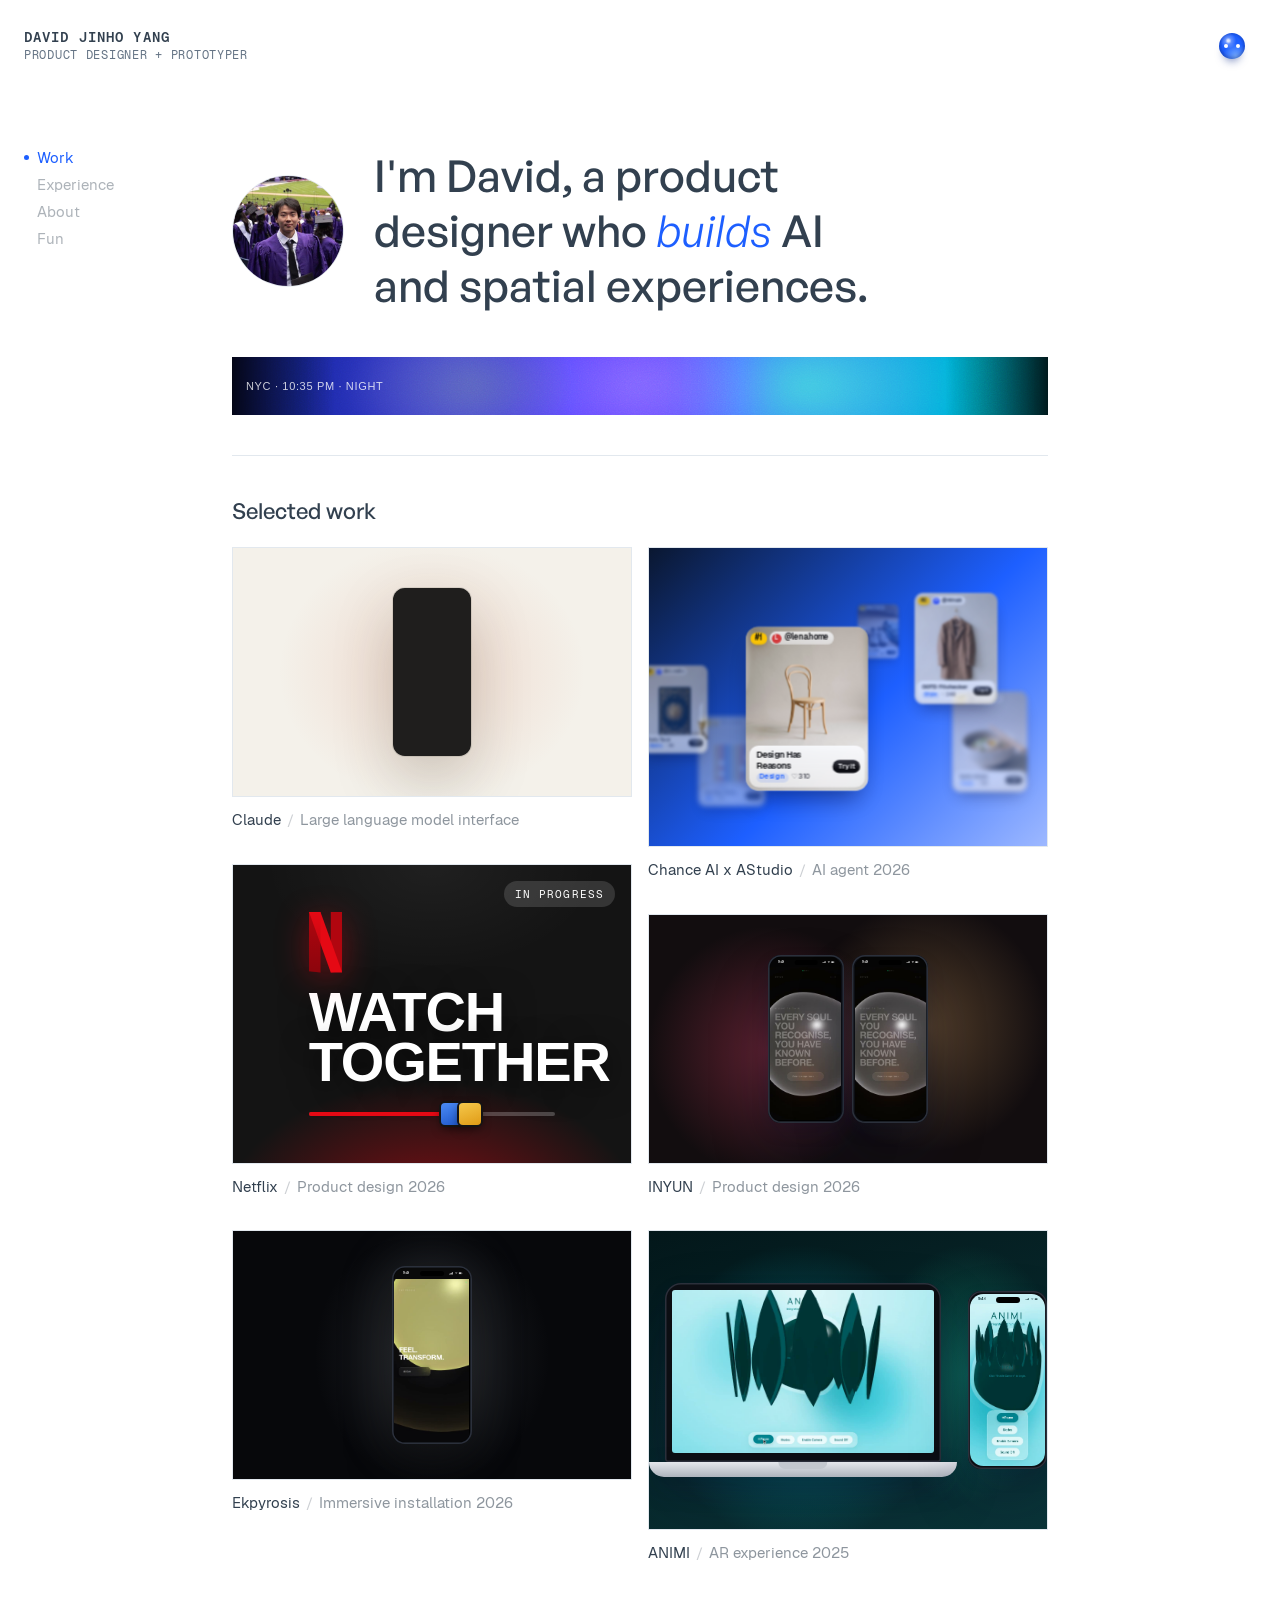
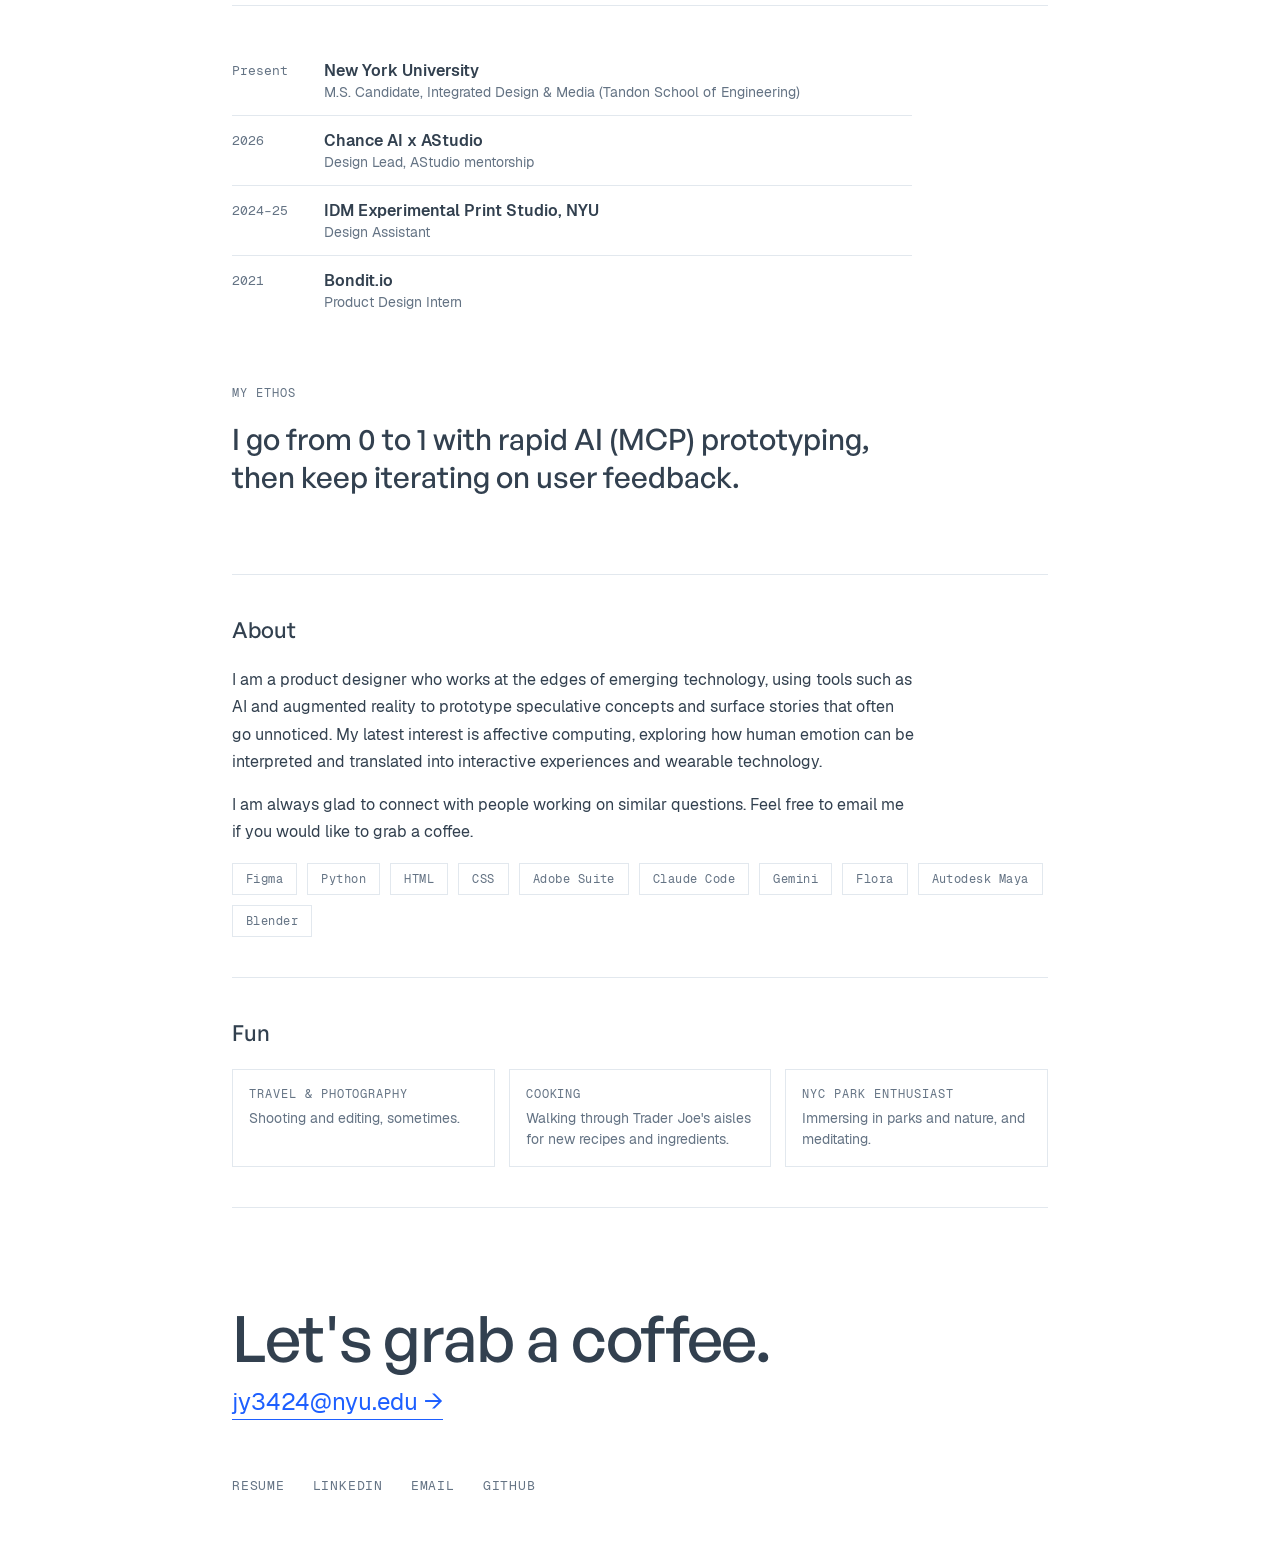
==== index.html @ a3f0c984 "Home: flat intro (no Based in NYC, no AI/spatial effects), quiet mascot (no hint, hold or menu), ric" ====
<!DOCTYPE html>
<html lang="en">
<meta charset="utf-8">
<meta name="viewport" content="width=device-width, initial-scale=1">
<title>David Jinho Yang</title>
<link rel="preload" href="fonts/Geist-Regular.woff2" as="font" type="font/woff2" crossorigin>
<link rel="preload" href="fonts/GeistMono-SemiBold.woff2" as="font" type="font/woff2" crossorigin>
<link rel="preload" href="fonts/GeneralSans-Medium.woff" as="font" type="font/woff" crossorigin>
<style>
  /* Geist + Geist Mono, self-hosted (SIL Open Font License 1.1) — the same
     typefaces the reference site uses, embedded directly since they are not
     served from Google Fonts. */
  @font-face{ font-family:'Geist'; src:url('fonts/Geist-Regular.woff2') format('woff2'); font-weight:400; font-style:normal; font-display:swap; }
  @font-face{ font-family:'Geist'; src:url('fonts/Geist-Italic.woff2') format('woff2'); font-weight:400; font-style:italic; font-display:swap; }
  @font-face{ font-family:'Geist'; src:url('fonts/Geist-Medium.woff2') format('woff2'); font-weight:500; font-style:normal; font-display:swap; }
  @font-face{ font-family:'Geist'; src:url('fonts/Geist-SemiBold.woff2') format('woff2'); font-weight:600; font-style:normal; font-display:swap; }
  @font-face{ font-family:'Geist Mono'; src:url('fonts/GeistMono-Regular.woff2') format('woff2'); font-weight:400; font-style:normal; font-display:swap; }
  @font-face{ font-family:'Geist Mono'; src:url('fonts/GeistMono-Medium.woff2') format('woff2'); font-weight:500; font-style:normal; font-display:swap; }
  @font-face{ font-family:'Geist Mono'; src:url('fonts/GeistMono-SemiBold.woff2') format('woff2'); font-weight:600; font-style:normal; font-display:swap; }

  /* General Sans, self-hosted (Indian Type Foundry / Fontshare free license) —
     the closest public typeface to OpenAI Sans's geometric-but-rounded
     character, used here for headlines in place of the serif. */
  @font-face{ font-family:'General Sans'; src:url('fonts/GeneralSans-Regular.woff') format('woff'); font-weight:400; font-style:normal; font-display:swap; }
  @font-face{ font-family:'General Sans'; src:url('fonts/GeneralSans-Italic.woff') format('woff'); font-weight:400; font-style:italic; font-display:swap; }
  @font-face{ font-family:'General Sans'; src:url('fonts/GeneralSans-Medium.woff') format('woff'); font-weight:500; font-style:normal; font-display:swap; }
  @font-face{ font-family:'General Sans'; src:url('fonts/GeneralSans-Semibold.woff') format('woff'); font-weight:600; font-style:normal; font-display:swap; }

  /* This site commits to a single light theme (like the reference site) —
     the background stays pure white regardless of the viewer's OS setting. */
  :root{
    --bg:#ffffff;
    --surface:#ffffff;
    --text:#32404f;
    --text-muted:#647384;
    --border:#e2e8ee;
    --accent:#1d5fff;
    --accent-ink:#ffffff;
    --accent-soft:#e8eefc;
  }

  *{ box-sizing:border-box; }
  body{
    margin:0;
    background:var(--bg);
    color:var(--text);
    font-family:'Geist', -apple-system, "Segoe UI", sans-serif;
    -webkit-font-smoothing:antialiased;
    padding-inline: 28px;
  }
  a{ color:inherit; }
  :focus-visible{ outline:2px solid var(--accent); outline-offset:3px; }
  /* Full-width sections (header, images, footer) run edge-to-edge against the
     body's 28px gutter. .prose caps just the reading column so paragraphs and
     lists don't stretch into unreadably long lines on a wide screen. */
  .prose{ max-width:680px; }
  .mono{
    font-family:'Geist Mono', Menlo, Consolas, monospace;
  }
  .label{
    font-family:'Geist Mono', Menlo, Consolas, monospace;
    font-size:12px;
    letter-spacing:.08em;
    text-transform:uppercase;
    color:var(--text-muted);
  }
  .serif{ font-family:'General Sans', -apple-system, sans-serif; font-weight:500; }
  h1,h2,h3{ font-weight:400; text-wrap:balance; margin:0; }

  /* ---------- header ---------- */
  header.site{
    position:relative; z-index:40;
    display:flex; align-items:center; justify-content:space-between;
    padding:22px 0;
  }

  /* ---------- layout ----------
     Small screens: one centred column (max 920px) with the nav as a row under the header.
     Wide screens: a 12-column grid with 24px outer margins and 16px gutters. The nav sits in
     columns 1-2, the content spans columns 3-10, and 11-12 mirror the left margin. */
  #home-view, #case-view{ max-width:920px; margin-inline:auto; }
  /* live bar: the bar motif from the branding site. Soft lights fill the whole strip (no black edges top or bottom)
     and fade out only at the two ends. Their colors follow the time in New York, or the project card you point at;
     pointing at the bar itself plays all the project colors. */
  @property --lb1{ syntax:'<color>'; inherits:true; initial-value:#1d2b8f; }
  @property --lb2{ syntax:'<color>'; inherits:true; initial-value:#5a3cff; }
  @property --lb3{ syntax:'<color>'; inherits:true; initial-value:#0fb5c8; }
  @property --lbx1{ syntax:'<percentage>'; inherits:false; initial-value:30%; }
  @property --lbx2{ syntax:'<percentage>'; inherits:false; initial-value:50%; }
  @property --lbx3{ syntax:'<percentage>'; inherits:false; initial-value:70%; }
  .live-bar{ position:relative; height:clamp(36px,4.6vw,58px); margin-top:clamp(28px,4vw,44px); overflow:hidden; background:#000;
    transition:--lb1 1.4s ease, --lb2 1.4s ease, --lb3 1.4s ease; }
  .lb-flow, .lb-all{ position:absolute; inset:-40% -2%;
    -webkit-mask-image:linear-gradient(90deg, transparent 0, #000 14%, #000 86%, transparent 100%); mask-image:linear-gradient(90deg, transparent 0, #000 14%, #000 86%, transparent 100%); }
  .lb-flow{
    background:
      radial-gradient(22% 120% at var(--lbx1) 50%, color-mix(in srgb, var(--lb1) 70%, #fff 30%), transparent 70%),
      radial-gradient(24% 120% at var(--lbx2) 50%, color-mix(in srgb, var(--lb2) 75%, #fff 25%), transparent 70%),
      radial-gradient(26% 120% at var(--lbx3) 50%, color-mix(in srgb, var(--lb3) 70%, #fff 30%), transparent 70%),
      linear-gradient(90deg, var(--lb1) 10%, var(--lb2) 50%, var(--lb3) 90%);
    filter:blur(10px) saturate(1.2); animation:lbDrift 22s ease-in-out infinite alternate; transition:opacity .6s ease; }
  @keyframes lbDrift{
    0%{ --lbx1:22%; --lbx2:48%; --lbx3:74%; }
    33%{ --lbx1:34%; --lbx2:40%; --lbx3:66%; }
    66%{ --lbx1:28%; --lbx2:58%; --lbx3:80%; }
    100%{ --lbx1:40%; --lbx2:52%; --lbx3:70%; }
  }
  /* on hover: every project's color flowing past */
  .lb-all{ opacity:0; transition:opacity .6s ease; filter:blur(8px) saturate(1.15);
    background:linear-gradient(90deg, #d97757, #1d5fff, #e50914, #8a2a45, #c9a23a, #2a9d9a, #d97757, #1d5fff, #e50914, #8a2a45, #c9a23a, #2a9d9a, #d97757);
    background-size:200% 100%; animation:lbAll 16s linear infinite; }
  @keyframes lbAll{ from{ background-position:0% 50%; } to{ background-position:-200% 50%; } }
  .live-bar:hover .lb-all{ opacity:1; }
  .live-bar:hover .lb-flow{ opacity:0; }
  /* fine grain, so it reads as light rather than a flat digital gradient */
  .live-bar::after{ content:""; position:absolute; inset:0; pointer-events:none; opacity:.18; mix-blend-mode:overlay;
    background-image:url("data:image/svg+xml,%3Csvg xmlns='http://www.w3.org/2000/svg' width='120' height='120'%3E%3Cfilter id='n'%3E%3CfeTurbulence type='fractalNoise' baseFrequency='.9' numOctaves='2' stitchTiles='stitch'/%3E%3C/filter%3E%3Crect width='120' height='120' filter='url(%23n)'/%3E%3C/svg%3E"); }
  .lb-label{ position:absolute; left:14px; top:50%; transform:translateY(-50%); z-index:1; font-family:'Helvetica Neue', Helvetica, Arial, sans-serif; font-weight:500; font-size:11px; letter-spacing:.06em;
    text-transform:uppercase; color:rgba(255,255,255,.8); white-space:nowrap; pointer-events:none; transition:opacity .3s ease; }
  .live-bar:hover .lb-label{ opacity:0; }
  @media (max-width:520px){ .lb-label{ font-size:9.5px; } }
  /* the mascot as a quiet mark */
  .menu-btn.quiet{ cursor:default; }
  .hold-hint[hidden]{ display:none !important; }
  @media (prefers-reduced-motion: reduce){ .lb-flow, .lb-all{ animation:none; } .live-bar{ transition:none; } }
  .side-nav{ display:flex; gap:22px; max-width:920px; margin:4px auto 0; }
  .side-nav a{
    position:relative; font-size:15px; line-height:1; text-decoration:none;
    color:color-mix(in srgb, var(--text) 40%, transparent); transition:color .2s ease;
  }
  .side-nav a:hover{ color:var(--text); }
  .side-nav a.on{ color:var(--accent); }
  /* phones: the mascot's hint bubble hangs below the header, so the nav row starts under it */
  @media (max-width:640px){ .side-nav{ margin-top:8px; } }
  @media (min-width:1024px){
    body{ padding-inline:24px; }
    /* one grid column = (page width - 11 gutters) / 12; percentages here are of the page width */
    #home-view, #case-view{ max-width:none; margin-left:calc((100% - 176px) / 12 * 2 + 32px); width:calc((100% - 176px) / 12 * 8 + 112px); }
    .side-nav{ position:fixed; z-index:30; left:24px; top:150px; margin:0; flex-direction:column; gap:12px; }
    .side-nav a{ padding-left:13px; }
    .side-nav a::before{
      content:''; position:absolute; left:0; top:50%; width:5px; height:5px; margin-top:-2.5px; border-radius:50%;
      background:var(--accent); opacity:0; transform:scale(.4); transition:opacity .2s ease, transform .2s ease;
    }
    .side-nav a.on::before{ opacity:1; transform:none; }
    /* the interactive hero at the top of a case study also takes columns 11-12 */
    #case-view .case-hero{ margin-right:calc((100vw - 224px) / -6 - 32px); }
  }
  .brand{ line-height:1.4; display:block; text-decoration:none; color:inherit; }
  .brand .name{
    font-family:'Geist Mono', monospace;
    font-weight:600; font-size:14px; letter-spacing:.08em;
    transition:color .2s ease;
  }
  .brand:hover .name, .brand:focus-visible .name{ color:var(--accent); }
  .brand .name .scr{ color:var(--accent); opacity:.75; }
  .brand .role{
    font-family:'Geist Mono', monospace;
    font-size:12px; letter-spacing:.06em; color:var(--text-muted);
  }
  .menu-btn{
    width:48px; height:48px; border:none; padding:0;
    background:transparent; cursor:pointer;
    display:flex; align-items:center; justify-content:center;
    -webkit-user-select:none; user-select:none; -webkit-touch-callout:none; touch-action:manipulation;
  }
  .menu-btn .dot{
    width:26px; height:26px; border-radius:50%; background:var(--accent);
    position:relative; animation:dotBreathe 3.2s ease-in-out infinite;
    transition:transform .2s cubic-bezier(.34,1.56,.64,1), box-shadow .25s ease, background .25s ease;
  }
  /* press and hold: the dot slowly flushes red until it gives way */
  .menu-btn .dot.holding{
    background-color:#c62828;
    box-shadow:0 0 0 12px rgba(198,40,40,.16), 0 0 26px rgba(198,40,40,.45) !important;
    animation:dotBreathe 3.2s ease-in-out infinite, dotShake .12s linear infinite calc(var(--hold,1200ms) * .6);
    transition:transform .2s cubic-bezier(.34,1.56,.64,1), box-shadow var(--hold,1200ms) ease-in, background var(--hold,1200ms) ease-in;
  }
  .menu-btn:hover .dot, .menu-btn:focus-visible .dot{
    box-shadow:0 0 0 10px rgba(29,95,255,.13), 0 0 22px rgba(29,95,255,.4);
  }
  .menu-btn:hover .dot.revealed, .menu-btn:focus-visible .dot.revealed{
    box-shadow:0 0 0 10px rgba(198,40,40,.15), 0 0 22px rgba(198,40,40,.45);
  }
  .menu-btn .eye{
    position:absolute; top:50%; left:50%; width:4px; height:4px; border-radius:50%;
    background:var(--bg); transform:translate(-50%,-50%);
    transition:transform .08s ease-out;
  }
  .menu-btn .eye-l{ margin-left:-6px; }
  .menu-btn .eye-r{ margin-left:6px; }
  @keyframes dotBreathe{ 0%,100%{ transform:scale(1); } 50%{ transform:scale(1.1); } }
  @keyframes dotSquish{
    0%{ transform:scale(1,1); }
    35%{ transform:scale(1.35,.7); }
    65%{ transform:scale(.8,1.2); }
    100%{ transform:scale(1,1); }
  }
  .menu-btn .dot.squish{ animation:dotSquish .4s ease; }
  .menu-btn .dot.blink{ animation:dotBlink .22s ease; }
  @keyframes dotBlink{ 0%,100%{ transform:scaleY(1); } 50%{ transform:scaleY(.2); } }

  @keyframes dotShake{
    0%,100%{ margin-left:0; } 25%{ margin-left:-2px; } 75%{ margin-left:2px; }
  }
  .menu-btn .dot.revealed{
    background-color:#c62828 !important; animation:dotBreathe 1.2s ease-in-out infinite;
  }
  .menu-btn .dot.revealed::before, .menu-btn .dot.revealed::after{
    content:''; position:absolute; top:2px; width:8px; height:2px; background:var(--bg);
  }
  .menu-btn .dot.revealed::before{ left:2px; transform:rotate(18deg); transform-origin:right center; }
  .menu-btn .dot.revealed::after{ right:2px; transform:rotate(-18deg); transform-origin:left center; }
  @media (prefers-reduced-motion: reduce){
    .menu-btn .dot{ animation:none; }
    .menu-btn .dot.squish, .menu-btn .dot.blink, .menu-btn .dot.holding{ animation:none; }
    .menu-btn .dot.revealed{ animation:none; }
  }

  /* the dot as a small lit sphere: the highlight follows the cursor like a light
     source, and the eyes wrap around the curve as they look toward it */
  .menu-btn .dot{
    background-image:
      radial-gradient(circle at var(--lx,36%) var(--ly,30%), rgba(255,255,255,.85) 0 4%, rgba(255,255,255,.3) 13%, rgba(255,255,255,0) 32%),
      radial-gradient(circle at calc(100% - var(--lx,36%)) calc(118% - var(--ly,30%)), rgba(150,200,255,.7), rgba(150,200,255,0) 45%),
      radial-gradient(circle at 50% 50%, rgba(0,0,0,0) 52%, rgba(0,14,70,.38) 100%);
    box-shadow:inset 0 -2px 4px rgba(0,10,60,.22), 0 7px 9px -5px rgba(20,50,140,.55);
  }
  .menu-btn:hover .dot, .menu-btn:focus-visible .dot{
    box-shadow:inset 0 -2px 4px rgba(0,10,60,.22), 0 0 0 10px rgba(29,95,255,.1), 0 8px 20px rgba(29,95,255,.4);
  }
  .menu-btn .dot.holding, .menu-btn .dot.revealed{
    background-image:
      radial-gradient(circle at var(--lx,36%) var(--ly,30%), rgba(255,255,255,.8) 0 4%, rgba(255,235,235,.3) 13%, rgba(255,255,255,0) 32%),
      radial-gradient(circle at calc(100% - var(--lx,36%)) calc(118% - var(--ly,30%)), rgba(255,150,140,.65), rgba(255,150,140,0) 45%),
      radial-gradient(circle at 50% 50%, rgba(0,0,0,0) 52%, rgba(70,0,10,.42) 100%);
  }
  .menu-btn .dot.revealed{ box-shadow:inset 0 -2px 4px rgba(60,0,10,.25), 0 7px 9px -5px rgba(140,20,30,.55); }
  .menu-btn .dot.revealed::before, .menu-btn .dot.revealed::after{ z-index:1; }

  .menu-wrap{ position:relative; display:flex; align-items:center; gap:6px; }

  /* the hint beside the mascot: a shimmer across the words, an arrow nudging toward
     the mascot, and a ring that shrinks into it to show the press-and-hold */
  .hold-hint{
    margin:0; display:flex; align-items:center; gap:8px; text-align:right;
    font-family:'Geist Mono', monospace; font-size:11px; line-height:1.4; letter-spacing:.06em; text-transform:uppercase;
    color:var(--text-muted); transition:opacity .35s ease, transform .35s ease;
  }
  .hh-text{
    background:linear-gradient(100deg, var(--text-muted) 0 38%, var(--accent) 47%, #6f9bff 50%, var(--accent) 53%, var(--text-muted) 62% 100%);
    background-size:260% 100%; -webkit-background-clip:text; background-clip:text; color:transparent;
    animation:hhShimmer 2.8s linear infinite;
  }
  .hh-busy{ display:none; }
  .hold-hint.holding .hh-idle{ display:none; }
  .hold-hint.holding .hh-busy{ display:inline; }
  .hold-hint.holding .hh-text{ animation:none; background:none; color:#c62828; }
  .hh-arrow{ color:var(--accent); font-size:14px; animation:hhNudge 1.4s ease-in-out infinite; }
  .hold-hint.holding .hh-arrow{ color:#c62828; animation:none; }
  @keyframes hhShimmer{ from{ background-position:100% 0; } to{ background-position:-60% 0; } }
  @keyframes hhNudge{ 0%,100%{ transform:translateX(0); } 50%{ transform:translateX(5px); } }
  .menu-btn{ position:relative; }
  .menu-btn::after{
    content:''; position:absolute; left:50%; top:50%; width:26px; height:26px; margin:-13px 0 0 -13px;
    border-radius:50%; border:2px solid var(--accent); opacity:0; pointer-events:none;
    animation:hhRing 2.8s cubic-bezier(.4,0,.6,1) infinite;
  }
  .menu-btn:active::after, .menu-wrap:has(.dot.holding) .menu-btn::after{ animation:none; opacity:0; }
  @keyframes hhRing{
    0%{ transform:scale(1.9); opacity:0; }
    25%{ opacity:.65; }
    70%{ transform:scale(1); opacity:0; }
    100%{ transform:scale(1); opacity:0; }
  }
  /* on phones there's no room beside the name, so the hint becomes a small bubble under the mascot */
  @media (max-width:640px){
    .hold-hint{
      position:absolute; right:4px; top:calc(100% + 6px); width:min(230px, calc(100vw - 40px));
      background:var(--bg); border:1px solid rgba(29,95,255,.28); border-radius:10px; padding:8px 11px;
      box-shadow:0 8px 22px rgba(29,95,255,.14); font-size:10px; z-index:2;
    }
    .hold-hint::before{
      content:''; position:absolute; right:17px; top:-6px; width:10px; height:10px; background:var(--bg);
      border-left:1px solid rgba(29,95,255,.28); border-top:1px solid rgba(29,95,255,.28); transform:rotate(45deg);
    }
    .hold-hint{ text-align:left; }
    .hold-hint br{ display:none; }
    .hh-arrow{ display:none; }
    .hold-hint.away{ opacity:0; transform:translateY(-6px); pointer-events:none; }
  }
  @media (prefers-reduced-motion: reduce){
    .hh-text{ animation:none; background:none; color:var(--accent); }
    .hh-arrow, .menu-btn::after{ animation:none; }
  }

  /* ---------- nav overlay ---------- */
  .overlay{
    position:fixed; inset:0; background:var(--bg);
    z-index:60; display:flex; flex-direction:column;
    justify-content:center; gap:10px; padding-inline: 28px;
    clip-path:circle(0px at var(--ox,92%) var(--oy,38px));
    transition:clip-path .7s cubic-bezier(.65,0,.35,1), visibility 0s linear .7s;
    pointer-events:none; visibility:hidden;
    overflow:hidden;
  }
  .overlay.open{
    clip-path:circle(var(--or,150%) at var(--ox,92%) var(--oy,38px));
    pointer-events:auto; visibility:visible;
    transition:clip-path .7s cubic-bezier(.65,0,.35,1), visibility 0s;
  }
  @media (prefers-reduced-motion: reduce){
    .overlay, .overlay.open{ transition:clip-path .01s linear, visibility 0s; }
  }
  .cursor-glow{
    position:fixed; left:0; top:0; width:340px; height:340px; border-radius:50%;
    background:radial-gradient(circle, rgba(29,95,255,.16), rgba(29,95,255,0) 70%);
    transform:translate(-50%,-50%); pointer-events:none; z-index:0;
    transition:transform .12s linear, opacity .2s ease; opacity:0;
  }
  .overlay.open .cursor-glow{ opacity:1; }
  @media (prefers-reduced-motion: reduce){ .cursor-glow{ display:none; } }
  .overlay a{
    position:relative; z-index:1;
    font-family:'General Sans', -apple-system, sans-serif; font-weight:500;
    font-size:clamp(20px,4.2vw,30px); line-height:1.3;
    text-decoration:none; color:var(--text); width:fit-content;
    transition:color .2s ease, letter-spacing .2s ease;
  }
  .overlay a::after{
    content:''; position:absolute; left:0; bottom:-2px; height:1.5px; width:0;
    background:var(--accent); transition:width .3s ease;
  }
  .overlay a:hover{ color:var(--accent); letter-spacing:.01em; }
  .overlay a:hover::after{ width:100%; }
  @media (prefers-reduced-motion: reduce){
    .overlay a{ transition:color .2s ease; }
    .overlay a::after{ transition:none; }
  }
  .overlay-close{
    position:absolute; top:18px; right:24px; z-index:1;
    width:48px; height:48px; border:none; padding:0;
    background:transparent; cursor:pointer;
    display:flex; align-items:center; justify-content:center;
    opacity:0; transition:opacity .2s ease .35s;
  }
  .overlay.open .overlay-close{ opacity:1; }
  .overlay-close .dot{
    width:26px; height:26px; border-radius:50%; background:var(--accent);
    position:relative; transition:transform .2s ease;
  }
  .overlay-close .dot::before, .overlay-close .dot::after{
    content:''; position:absolute; top:50%; left:50%; width:13px; height:1.5px;
    background:var(--bg); transform-origin:center;
  }
  .overlay-close .dot::before{ transform:translate(-50%,-50%) rotate(45deg); }
  .overlay-close .dot::after{ transform:translate(-50%,-50%) rotate(-45deg); }
  .overlay-close:hover .dot{ transform:scale(1.15); }

  /* ---------- hero ---------- */
  .hero{ padding:56px 0 40px; animation:rise .6s ease both; }
  .hero-row{ display:flex; flex-direction:column; align-items:flex-start; gap:22px; }
  .hero-photo{
    width:112px; height:112px; object-fit:cover; object-position:50% 15%;
    border:1px solid var(--border); border-radius:50%; flex-shrink:0;
  }
  @media(min-width:560px){
    .hero-row{ flex-direction:row; align-items:center; gap:30px; }
  }
  .hero h1{
    font-size:clamp(30px,5.4vw,44px);
    line-height:1.25;
    max-width:900px;
  }
  .hero h1 em{ font-style:italic; color:var(--accent); }
  .hero-text{ display:flex; flex-direction:column; gap:14px; }

  /* hovering "designs" offers a shortcut down to the work */
  .hero h1 em{ position:relative; }
  .work-hint{
    position:absolute; left:50%; top:100%; z-index:2;
    padding-top:8px; transform:translate(-50%,-4px);
    display:flex; align-items:center; gap:6px; white-space:nowrap;
    font-family:'Geist Mono',monospace; font-style:normal; font-size:11px; letter-spacing:.08em; text-transform:uppercase;
    color:var(--accent); text-decoration:none;
    opacity:0; pointer-events:none; transition:opacity .2s ease, transform .25s ease;
  }
  .hero h1 em:hover .work-hint, .work-hint:focus-visible{ opacity:1; transform:translate(-50%,0); pointer-events:auto; }
  /* the hint takes the subtitle's line, so the subtitle steps aside while it shows */
  .hero-text:has(em:hover) .hero-sub, .hero-text:has(.work-hint:focus-visible) .hero-sub{ opacity:0; transition:opacity .15s ease; }
  .hero-sub{ transition:opacity .3s ease; }
  .work-hint svg{ width:12px; height:14px; animation:hintBob 1.1s ease-in-out infinite; }
  .work-hint:hover span{ text-decoration:underline; text-underline-offset:3px; }
  @keyframes hintBob{ 0%,100%{ transform:translateY(-1px); } 50%{ transform:translateY(2px); } }
  @media (prefers-reduced-motion: reduce){ .work-hint svg{ animation:none; } }

  /* intro sentence: words drift in on arrival, letters lift toward the cursor */
  .hero h1 .w{ display:inline-block; white-space:nowrap; }
  .hero h1 .ch{ display:inline-block; transition:transform .35s cubic-bezier(.34,1.56,.64,1); will-change:transform; }
  .hero h1.split .w{ animation:wordIn .8s cubic-bezier(.2,.7,.2,1) both; animation-delay:calc(var(--i) * 70ms + 150ms); }
  /* the two keywords: "AI" resolves out of noise, "spatial" is a turning 3D object */
  .hero h1 .kw-ai .ch{ text-align:center; transition:color .3s ease; }
  .hero h1 .kw-ai.thinking .ch{ color:var(--accent); opacity:.85; }
  .hero h1 .kw-ai{ cursor:default; }
  .hero h1 .kw-sp{
    transform:perspective(700px) rotateX(var(--rx,0deg)) rotateY(var(--ry,0deg));
    transform-style:preserve-3d;
  }
  .hero h1 .kw-sp .ch{ transition:none; text-shadow:0 .08em .14em rgba(29,95,255,.16); }
  @keyframes wordIn{
    from{ opacity:0; transform:translateY(.45em); filter:blur(6px); }
    to{ opacity:1; transform:none; filter:blur(0); }
  }

  .hero-sub{
    margin:0; font-size:15px; color:var(--text-muted);
    display:flex; align-items:center; gap:10px; flex-wrap:wrap;
    animation:rise .6s ease .9s backwards;
  }
  .hero-sub .clock{ font-family:'Geist Mono',monospace; font-size:13px; letter-spacing:.04em; display:inline-flex; align-items:center; gap:7px; }
  .hero-sub .live{ width:6px; height:6px; border-radius:50%; background:var(--accent); animation:livePulse 2s ease-in-out infinite; }
  @keyframes livePulse{ 0%,100%{ opacity:1; } 50%{ opacity:.3; } }
  @media (prefers-reduced-motion: reduce){
    .hero h1.split .w, .hero-sub, .hero-sub .live{ animation:none; }
    .hero h1 .ch{ transition:none; }
  }
  @keyframes rise{ from{ opacity:0; transform:translateY(10px);} to{ opacity:1; transform:none; } }
  @media (prefers-reduced-motion: reduce){ .hero{ animation:none; } }

  /* ---------- timeline ---------- */
  .section{ padding:40px 0; border-top:1px solid var(--border); }
  .section-head{ display:flex; align-items:baseline; justify-content:space-between; margin-bottom:22px; }
  .section-head h2{ font-family:'General Sans',sans-serif; font-weight:500; font-size:22px; }

  #timeline{ display:flex; flex-direction:column; }
  /* the ethos sits under the timeline, not beside it, so neither gets squeezed */
  .exp-layout{ display:grid; gap:56px; }
  .ethos{ max-width:680px; }
  .ethos-head{ margin-bottom:18px; }
  /* spatial transitions: words drift forward out of blur, then recede into depth */
  .ethos-stage{ display:grid; perspective:900px; transform-style:preserve-3d;
    transform:rotateX(var(--tx,0deg)) rotateY(var(--ty,0deg)); transition:transform 1.2s cubic-bezier(.16,1,.3,1); }
  .ethos-line{
    grid-area:1/1; margin:0; font-family:'General Sans',sans-serif; font-weight:500;
    font-size:clamp(22px,2.3vw,30px); line-height:1.3; color:var(--text); text-wrap:balance;
    transform-style:preserve-3d; pointer-events:none;
  }
  .ethos-line .w{
    display:inline-block; opacity:0; filter:blur(12px);
    transform:translate3d(0,.4em,40px) scale(1.04);
    transition:opacity 1.1s ease, filter 1.3s cubic-bezier(.16,1,.3,1), transform 1.5s cubic-bezier(.16,1,.3,1);
    transition-delay:calc(var(--i) * 60ms + 150ms);
  }
  .ethos-line.active .w{ opacity:1; filter:blur(0); transform:none; }
  .ethos-line.leaving .w{
    opacity:0; filter:blur(10px); transform:translate3d(0,-.25em,-80px) scale(.94);
    transition-duration:.9s, 1s, 1.1s; transition-timing-function:ease, ease, cubic-bezier(.5,0,.75,0);
    transition-delay:calc(var(--i) * 25ms);
  }
  @media (prefers-reduced-motion: reduce){
    .ethos-stage{ gap:14px; transform:none; }
    .ethos-line{ grid-area:auto; font-size:20px; }
    .ethos-line .w{ opacity:1; filter:none; transform:none; transition:none; }
  }
  .timeline-row{
    display:grid; grid-template-columns:74px 1fr; gap:18px;
    padding:14px 0; border-top:1px solid var(--border);
    transition:opacity .3s ease;
  }
  .timeline-row:first-of-type{ border-top:none; }
  .timeline-row .year{ font-family:'Geist Mono',monospace; font-size:13px; color:var(--text-muted); padding-top:2px; }
  .timeline-row .company{ font-weight:600; font-size:16px; }
  .timeline-row .role{ color:var(--text-muted); font-size:14px; margin-top:2px; }
  .timeline-row .role-desc{
    margin:0; max-height:0; opacity:0; overflow:hidden; font-size:14px; line-height:1.6;
    color:var(--text-muted); max-width:56ch;
    transition:max-height .4s ease, opacity .3s ease .05s, margin-top .35s ease;
  }
  /* the row a visitor is on stays exactly where it is (nothing ever repositions
     under the cursor); the others simply dim, and the description grows inside
     the hovered row itself, pushing only what comes after it downward */
  #timeline.hovering .timeline-row:not(.active){ opacity:.32; }
  .timeline-row.active .role-desc{ max-height:240px; opacity:1; margin-top:10px; }
  @media (prefers-reduced-motion: reduce){
    .timeline-row, .timeline-row .role-desc{ transition:none; }
  }

  /* ---------- project cards ---------- */
  .work-grid{ display:flex; flex-direction:column; gap:32px; }
  /* two columns that stack on their own, so cards of different heights interlock (masonry) */
  .work-grid.two{ flex-direction:row; align-items:flex-start; gap:16px; }
  .work-col{ flex:1 1 0; min-width:0; display:flex; flex-direction:column; gap:32px; }
  .work-grid .thumb{ aspect-ratio:var(--ar, 16/10); padding:16px; }
  .work-grid .thumb .tag{ display:none; }
  .card-cap{ margin-top:12px; font-size:15px; line-height:1.5; }
  .card-cap .sl{ margin:0 6px; }
  .card-cap .nm{ color:var(--text); }
  .card-cap .sl{ color:color-mix(in srgb, var(--text) 25%, transparent); }
  .card-cap .mt{ color:color-mix(in srgb, var(--text) 55%, transparent); }
  .card:hover .card-cap .nm{ color:var(--card-accent, var(--accent)); }
  .card{ cursor:pointer; display:block; text-decoration:none; color:inherit; }
  .thumb{
    position:relative; border-radius:0; overflow:hidden;
    aspect-ratio:16/10; border:1px solid var(--border);
    display:flex; align-items:flex-end; padding:22px;
    transition:transform .3s ease;
  }
  .card:hover .thumb{ transform:translateY(-4px); }
  /* home cards as glass squircles: no border; the artwork bends at the curved edge (clip + filter set in JS) */
  .work-grid .thumb.has-lens{ border:0; isolation:isolate; }
  .thumb > .lens{ position:absolute; inset:0; z-index:0; container-type:size; }
  /* glass cues: the work's own screen as a blurred echo behind the phones, and light along the curve */
  .thumb > .lens > .echo{ position:absolute; inset:-14%; width:128%; height:128%; object-fit:cover; filter:blur(30px) saturate(1.6) brightness(1.15); opacity:.5; mix-blend-mode:screen; pointer-events:none; }
  .thumb .glass-light{ position:absolute; inset:0; width:100%; height:100%; z-index:2; pointer-events:none; overflow:visible; }
  .thumb .glass-light .gl-hi{ transition:opacity .6s ease; }
  .thumb .glass-light .gl-hi.b{ opacity:0; }
  .card:hover .thumb .glass-light .gl-hi.a{ opacity:0; }
  .card:hover .thumb .glass-light .gl-hi.b{ opacity:1; }
  @media (prefers-reduced-motion: reduce){ .thumb .glass-light .gl-hi{ transition:none; } }
  /* keep the In progress tag clear of the curved corner */
  .thumb.has-lens .progress-pill{ top:7%; right:9%; z-index:3; }
  .thumb.has-lens > .thumb-stage.front{ z-index:1; }
  /* the squircle curves in at the corners, so hover text keeps clear of them: more inset, and it sits a bit above the bottom */
  .thumb.has-lens .thumb-hover{ padding:9% 12% 11%; justify-content:flex-end; }
  .thumb.has-lens .thumb-hover p{ max-width:30ch; font-size:clamp(16px,2vw,21px); }
  .thumb.has-glow > .lens{ background:
      radial-gradient(ellipse 40% 70% at 50% 50%, rgba(var(--g), var(--ga)) 0%, rgba(var(--g), calc(var(--ga) * .35)) 42%, rgba(var(--g), 0) 74%), #07080b; }
  /* light on the glass: brighter along the top, a little shade along the bottom, no outline */
  .thumb.has-lens::after{ content:""; position:absolute; inset:0; z-index:2; pointer-events:none;
    background:radial-gradient(70% 22% at 50% 0%, rgba(255,255,255,.28), rgba(255,255,255,0) 70%), radial-gradient(80% 22% at 50% 100%, rgba(0,0,0,.06), rgba(0,0,0,0) 70%); }
  .thumb .tag{
    font-family:'Geist', sans-serif; font-weight:600; font-size:clamp(20px,4vw,28px);
    color:#fff;
  }
  .card h3{ font-family:'General Sans',sans-serif; font-weight:500; font-size:21px; margin-top:16px; }
  .card .meta{ margin-top:4px; }
  .card.coming-soon{ cursor:default; }
  .card.coming-soon:hover .thumb{ transform:none; }
  .thumb .soon-badge{
    position:absolute; inset:0; display:flex; align-items:center; justify-content:center;
    background:var(--text); color:var(--bg);
    font-family:'Geist Mono',monospace; font-size:13px; letter-spacing:.12em; text-transform:uppercase;
    opacity:0; transition:opacity .25s ease; pointer-events:none;
  }
  .card.coming-soon:hover .thumb .soon-badge{ opacity:1; }
  .card.coming-soon h3, .card.coming-soon .meta{ color:var(--text-muted); }

  /* a project shown by its logo (the Claude redesign), with an in-progress pill */
  .thumb-logo{ position:absolute; inset:0; display:flex; align-items:center; justify-content:center; pointer-events:none; }
  /* Netflix: Watch Together cover — Netflix black, Netflix red, heavy condensed title, profile squares on a red progress bar */
  .nf-cover{ display:flex; flex-direction:column; align-items:flex-start; gap:clamp(8px,1.4vw,14px); width:62%; font-family:'Helvetica Neue', Helvetica, Arial, sans-serif; color:#fff; }
  .thumb-logo svg.nf-n, .hero-logo svg.nf-n{ width:clamp(22px,2.6vw,34px); max-width:none; height:auto; filter:drop-shadow(0 6px 16px rgba(229,9,20,.45)); }
  .card:hover .thumb-logo svg.nf-n{ transform:none; }
  .case-hero .hero-logo svg.nf-n{ width:clamp(34px,4vw,54px); }
  .nf-kicker{ font-size:clamp(9px,1vw,11px); font-weight:700; letter-spacing:.18em; text-transform:uppercase; color:#E50914; }
  .nf-title{ font-size:clamp(30px,4.4vw,56px); line-height:.9; font-weight:900; letter-spacing:-.02em; text-transform:uppercase; font-stretch:condensed; text-shadow:0 6px 30px rgba(0,0,0,.6); }
  .nf-bar{ position:relative; width:100%; height:4px; margin-top:clamp(6px,1vw,10px); border-radius:2px; background:rgba(255,255,255,.22); }
  .nf-fill{ position:absolute; left:0; top:0; bottom:0; width:58%; border-radius:2px; background:#E50914; }
  .nf-p{ position:absolute; top:50%; width:clamp(16px,1.9vw,22px); height:clamp(16px,1.9vw,22px); border-radius:4px; transform:translate(-50%,-50%); box-shadow:0 0 0 2px #141414, 0 4px 10px rgba(0,0,0,.5); }
  .nf-p.a{ left:58%; background:linear-gradient(160deg,#4b8bf5,#1f57c9); }
  .nf-p.b{ left:58%; margin-left:clamp(14px,1.6vw,18px); background:linear-gradient(160deg,#f5c84b,#e09b16); }
  /* the case hero styles every span as a big italic word; the Netflix cover keeps its own type */
  .case-hero .nf-cover span{ font-style:normal; color:#fff; }
  .case-hero .nf-cover .nf-kicker{ font-family:'Helvetica Neue', Helvetica, Arial, sans-serif; font-size:clamp(11px,1.1vw,14px); font-weight:700; color:#E50914; }
  .case-hero .nf-cover .nf-title{ font-family:'Helvetica Neue', Helvetica, Arial, sans-serif; font-weight:900; }
  .case-hero .nf-cover .nf-bar{ display:block; }
  .card[href="#work/netflix"] .progress-pill{ color:#fff; background:rgba(255,255,255,.14); border-color:transparent; }
  .case-hero .hero-logo .nf-cover{ width:auto; }
  .case-hero .hero-logo .nf-title{ font-size:clamp(40px,7vw,88px); }
  .case-hero .hero-logo .nf-bar{ width:clamp(220px,34vw,420px); }
  .thumb-logo svg{ width:30%; max-width:150px; height:auto; transition:transform .6s cubic-bezier(.2,.7,.2,1); }
  .card:hover .thumb-logo svg{ transform:rotate(30deg) scale(1.05); }
  .thumb.light .tag{ color:#3D3929; }
  .progress-pill{
    position:absolute; top:16px; right:16px; z-index:2;
    font-family:'Geist Mono',monospace; font-size:11px; letter-spacing:.1em; text-transform:uppercase;
    color:#9A4A2E; background:rgba(217,119,87,.14); border:1px solid rgba(217,119,87,.35);
    padding:5px 10px; border-radius:999px;
  }
  .case-hero .hero-logo{ display:flex; align-items:center; justify-content:center; }
  .case-hero .hero-logo svg{ width:clamp(90px,16vw,170px); height:auto; }
  .case-block.planned p{ color:var(--text-muted); font-style:italic; }
  .case-hero .hero-logo ~ .hero-note{ color:rgba(61,57,41,.62); }
  @media (prefers-reduced-motion: reduce){ .card:hover .thumb-logo svg{ transform:none; } }

  /* ---------- about / fun ---------- */
  .about-body{ font-size:16px; line-height:1.7; max-width:62ch; }
  .stack-row{ display:flex; flex-wrap:wrap; gap:10px; margin-top:18px; }
  .how-i-work{ margin-top:26px; max-width:62ch; }
  .how-i-work .label{ margin-bottom:10px; }
  .how-i-work ul{ list-style:none; margin:0; padding:0; display:grid; gap:12px; }
  .how-i-work li{ font-size:15px; line-height:1.6; color:var(--text-muted); padding-left:16px; border-left:2px solid var(--accent-soft); }
  .how-i-work li strong{ color:var(--text); font-weight:600; }
  .chip{
    font-family:'Geist Mono',monospace; font-size:12px; letter-spacing:.04em;
    border:1px solid var(--border); border-radius:0; padding:7px 13px; color:var(--text-muted);
  }
  .fun-grid{ display:grid; grid-template-columns:repeat(auto-fit,minmax(150px,1fr)); gap:14px; }
  .fun-tile{
    border:1px solid var(--border); border-radius:0; padding:16px;
    background:var(--surface);
  }
  .fun-tile .label{ margin-bottom:6px; }
  .fun-tile p{ margin:0; font-size:14px; color:var(--text-muted); line-height:1.5; }

  /* ---------- footer ---------- */
  footer{ padding:40px 0 64px; border-top:1px solid var(--border); }
  .footer-cta{ padding:clamp(24px,5vw,56px) 0 clamp(20px,4vw,40px); }
  .footer-cta h2{ margin:0 0 14px; font-size:clamp(34px,5.4vw,64px); line-height:1.05; letter-spacing:-.02em; font-weight:500; }
  .footer-mail{ font-size:clamp(18px,2vw,24px); color:var(--accent); text-decoration:none; border-bottom:1px solid currentColor; padding-bottom:2px; }
  .footer-mail span{ display:inline-block; transition:transform .2s; }
  .footer-mail:hover span{ transform:translateX(4px); }
  .footer-links{ display:flex; flex-direction:row; flex-wrap:wrap; gap:10px 28px; margin-top:20px; }
  .footer-links a{
    font-family:'Geist Mono',monospace; font-size:13px; letter-spacing:.06em;
    text-transform:uppercase; text-decoration:none; color:var(--text-muted);
    width:fit-content; border-bottom:1px solid transparent;
  }
  .footer-links a:hover{ color:var(--accent); border-color:var(--accent); }

  /* ---------- FAB ---------- */
  /* ---------- case study view ---------- */
  #case-view{ display:none; padding-bottom:60px; }
  #case-view.active{ display:block; }
  #home-view.hidden{ display:none; }
  .back-link{
    display:inline-flex; align-items:center; gap:8px; margin:26px 0 18px;
    font-family:'Geist Mono',monospace; font-size:13px; letter-spacing:.05em;
    text-transform:uppercase; text-decoration:none; color:var(--text-muted); cursor:pointer; background:none; border:none; padding:0;
  }
  .back-link:hover{ color:var(--accent); }
  .case-title{ font-family:'General Sans',sans-serif; font-weight:500; font-size:clamp(28px,5vw,40px); margin-top:10px; max-width:900px; }
  .case-hero{
    border-radius:0; aspect-ratio:16/9; margin:26px 0; border:1px solid var(--border);
    display:flex; align-items:center; justify-content:center;
  }
  .case-hero span{ font-family:'General Sans',sans-serif; font-weight:500; font-style:italic; font-size:clamp(28px,6vw,52px); color:#ffffff; }
  .case-hero{ overflow:hidden; position:relative; }
  .case-hero img{ height:100%; width:auto; max-width:100%; object-fit:contain; display:block; }
  .thumb .thumb-img{ position:absolute; inset:0; width:100%; height:100%; object-fit:contain; }
  .thumb .tag{ z-index:1; }
  .thumb.has-cover .tag{ color:var(--text); }
  .thumb.has-cover.dark .tag{ color:#fff; }

  /* images and video inside a case study */
  .case-fig{ margin:26px 0 32px; }
  .case-fig .fig-grid{ display:grid; gap:12px; }
  @media(min-width:560px){ .case-fig .fig-grid.cols-2{ grid-template-columns:1fr 1fr; } }
  .case-fig .fig-grid.cols-3{ grid-template-columns:repeat(3,1fr); }
  .case-fig img, .case-fig video{ width:100%; height:auto; display:block; border:1px solid var(--border); background:var(--accent-soft); }
  .case-fig .embed{ position:relative; aspect-ratio:16/9; border:1px solid var(--border); background:#000; }
  .case-fig .embed iframe{ position:absolute; inset:0; width:100%; height:100%; border:0; }
  /* keep media at a comfortable size instead of filling the page */
  .case-fig.phones{ max-width:620px; }
  /* a phone frame around a looping product recording */
  .phone-mock{
    position:relative; width:min(300px, 100%); margin:0 auto;
    padding:9px; border-radius:46px; background:#0c0e13;
    box-shadow:inset 0 0 0 1.5px #2b303b, inset 0 0 0 4px #0c0e13, inset 0 0 0 5px #1b1f27,
      0 30px 60px rgba(10,20,50,.22), 0 8px 18px rgba(10,20,50,.14);
  }
  .phone-mock::before{
    content:''; position:absolute; z-index:1; top:19px; left:50%; transform:translateX(-50%);
    width:30%; height:22px; border-radius:12px; background:#000;
  }
  .phone-mock .screen{ border-radius:37px; overflow:hidden; background:#000; }
  .phone-mock .status{
    aspect-ratio:390/54; display:flex; align-items:center; justify-content:space-between;
    padding:0 9% 0 11%; color:#fff; font:600 11.5px/1 -apple-system, 'Geist', sans-serif;
  }
  .phone-mock .status.ink-dark{ color:#0b2b30; }
  .case-hero .phone-mock .status span{ font:inherit; color:inherit; font-style:normal; }
  .phone-mock .status svg{ width:23%; height:auto; }
  .phone-mock video{ display:block; width:100%; height:auto; aspect-ratio:390/844; object-fit:cover; border:0; border-radius:0; background:#000; }
  .case-fig.single:has(.phone-mock) figcaption{ text-align:center; }
  /* a product recording as the opening image of a case study */
  .case-hero.has-phone{ aspect-ratio:auto; padding:clamp(28px,5vw,56px) 20px; }
  .case-hero.has-phone .phone-mock{ width:min(280px, 72%); }
  /* desktop and phone recordings side by side */
  .device-pair{ display:flex; align-items:flex-end; justify-content:center; gap:clamp(14px,3vw,40px); width:100%; }
  .laptop-mock{ flex:0 1 716px; min-width:0; }   /* sized by its base, so centring counts the whole laptop */
  .laptop-screen{
    margin:0 5.36%; background:#0c0e13; border-radius:clamp(8px,1.4vw,16px) clamp(8px,1.4vw,16px) 3px 3px; padding:2.2% 2.2% 2.8%;
    box-shadow:inset 0 0 0 1.5px #2b303b, 0 30px 60px rgba(10,20,50,.25), 0 8px 18px rgba(10,20,50,.14);
  }
  .laptop-screen video{ display:block; width:100%; aspect-ratio:16/10; object-fit:cover; border-radius:3px; background:#000; }
  .laptop-base{
    position:relative; height:clamp(8px,1.3vw,15px);
    background:linear-gradient(#e4e7ec, #aeb4bd); border-radius:0 0 clamp(8px,1.4vw,16px) clamp(8px,1.4vw,16px);
    box-shadow:0 10px 24px rgba(10,20,50,.25);
  }
  .laptop-base::after{ content:''; position:absolute; top:0; left:50%; transform:translateX(-50%); width:16%; height:45%; background:#c3c8cf; border-radius:0 0 8px 8px; }
  .case-hero.has-phone .device-pair .phone-mock{ flex:0 0 auto; width:clamp(92px, 20%, 200px); padding:6px; border-radius:clamp(18px,3.2vw,34px); }
  .device-pair .phone-mock .screen{ border-radius:clamp(13px,2.6vw,28px); }
  .device-pair .phone-mock::before{ top:clamp(9px,1.6vw,15px); height:clamp(9px,1.5vw,16px); }
  .device-pair .phone-mock .status{ font-size:clamp(6px,1vw,10px); }
  /* Ekpyrosis: a dark room where the light behind the phone takes on the
     colour the visitor chooses, like the installation's projections */
  .case-hero.has-glow{
    --g:154,163,173; --ga:.25; position:relative;
    background:
      radial-gradient(ellipse 46% 62% at 50% 48%, rgba(var(--g), var(--ga)) 0%, rgba(var(--g), calc(var(--ga) * .35)) 42%, rgba(var(--g), 0) 74%),
      radial-gradient(ellipse 70% 22% at 50% 100%, rgba(var(--g), calc(var(--ga) * .45)), rgba(var(--g), 0) 70%),
      #07080b;
  }
  .case-hero.has-glow .phone-mock{
    box-shadow:inset 0 0 0 1.5px #2b303b, inset 0 0 0 4px #0c0e13, inset 0 0 0 5px #1b1f27,
      0 0 90px rgba(var(--g), calc(var(--ga) * .7)), 0 30px 60px rgba(0,0,0,.5);
  }
  .device-pair .phone-mock{ margin:0; }
  .device-pair.duo{ gap:clamp(16px,4vw,48px); }
  .case-hero.has-phone .device-pair.duo .phone-mock{ width:min(230px, 38%); padding:8px; border-radius:clamp(22px,4vw,40px); }
  .device-pair.duo .phone-mock .screen{ border-radius:clamp(16px,3.2vw,32px); }
  .device-pair.duo .phone-mock::before{ top:clamp(11px,1.9vw,17px); height:clamp(11px,1.8vw,19px); }
  .device-pair.duo .phone-mock .status{ font-size:clamp(7px,1.2vw,11px); }

  /* homepage cards: the same device setups, sized to the card */
  .thumb.has-devices{ container-type:size; }
  .thumb.has-lens .float-field{ inset:0; }
  /* Chance AI cover: ranked skill cards circling on a loop; the one in front is big and sharp, the ones behind small and soft */
  .float-field{ position:absolute; inset:0; overflow:hidden; z-index:0; }
  /* the In progress pill was beige on blue; on this cover it becomes frosted white */
  .card[href="#work/chance-ai"] .progress-pill{ color:#fff; background:rgba(255,255,255,.2); border-color:transparent; -webkit-backdrop-filter:blur(8px); backdrop-filter:blur(8px); }
  .fcard{ position:absolute; left:50%; top:50%; width:26cqw; aspect-ratio:169/226; font-size:1.7cqw;
    border-radius:1.6em; overflow:hidden; will-change:transform, filter, opacity;
    transform:translate(-50%,-50%) translate(var(--tx,0px), var(--ty,0px)) scale(var(--s,1)); filter:blur(var(--b,0px)); opacity:var(--o,1); z-index:var(--zi,1);
    box-shadow:0 1.8em 3.2em -1.2em rgba(4,10,40,.55), inset 0 .8em 1.4em -1em rgba(255,255,255,.9); }
  .fcard > img{ width:100%; height:100%; object-fit:cover; display:block; }
  .fc-top{ position:absolute; left:.6em; right:.6em; top:.6em; display:flex; align-items:center; gap:.4em; }
  .fc-rank{ padding:.3em .6em; border-radius:99px; background:#ffc700; color:#0b0b0d; font:700 .95em/1 'Geist', -apple-system, sans-serif; box-shadow:0 .3em .8em -.3em rgba(120,80,0,.6); }
  .fc-who{ display:flex; align-items:center; gap:.4em; padding:.28em .7em .28em .28em; border-radius:99px; font:600 .95em/1 'Geist', -apple-system, sans-serif; color:#0b0b0d;
    background:linear-gradient(180deg, rgba(255,255,255,.8), rgba(255,255,255,.55)); -webkit-backdrop-filter:blur(10px); backdrop-filter:blur(10px); }
  .fc-who i{ width:1.5em; height:1.5em; border-radius:50%; display:grid; place-items:center; color:#fff; font-style:normal; font-size:.8em; }
  .fc-tray{ position:absolute; left:.5em; right:.5em; bottom:.5em; display:flex; align-items:center; gap:.55em; padding:.6em .55em .6em .8em; border-radius:1.15em;
    background:linear-gradient(180deg, rgba(255,255,255,.86), rgba(255,255,255,.62)); -webkit-backdrop-filter:blur(14px) saturate(1.4); backdrop-filter:blur(14px) saturate(1.4);
    box-shadow:inset 0 .6em 1em -.8em rgba(255,255,255,.95); }
  .fc-tray > img{ width:2.6em; height:2.6em; border-radius:50%; object-fit:cover; flex:none; }
  .fc-tx{ min-width:0; flex:1; }
  .fc-tray b{ display:block; font:600 1.08em/1.15 'Geist', -apple-system, sans-serif; color:#0b0b0d; display:-webkit-box; -webkit-line-clamp:2; -webkit-box-orient:vertical; overflow:hidden; }
  .fc-meta{ display:flex; align-items:center; gap:.45em; margin-top:.3em; font:500 .85em/1 'Geist', -apple-system, sans-serif; color:#45454d; }
  .fc-meta em{ font-style:normal; padding:.2em .5em; border-radius:99px; background:rgba(29,95,255,.12); color:#1d5fff; font-weight:600; }
  .fc-try{ flex:none; padding:.45em .7em; border-radius:99px; background:linear-gradient(180deg,#34343a,#0b0b0d 70%); color:#fff; font:600 .85em/1 'Geist', -apple-system, sans-serif; }
  .thumb .thumb-stage{ position:absolute; inset:0; display:flex; align-items:center; justify-content:center; }
  .thumb .thumb-stage > .phone-mock{ width:37cqh; padding:1.1cqh; border-radius:6cqh; }
  .thumb .thumb-stage .phone-mock .screen{ border-radius:5cqh; }
  .thumb .thumb-stage .proto-screen.card-demo{ width:auto; height:78cqh; border-radius:5.5cqh; }
  .thumb .thumb-stage .phone-mock::before{ top:2.2cqh; height:2.4cqh; }
  .thumb .thumb-stage .phone-mock .status{ font-size:1.5cqh; }
  .thumb .thumb-stage .device-pair{ height:100%; align-items:center; gap:4cqh; }
  .thumb .thumb-stage .device-pair.duo .phone-mock{ width:35cqh; flex:0 0 auto; padding:1.1cqh; border-radius:6cqh; }
  .thumb .thumb-stage .device-pair .laptop-mock{ flex:0 0 auto; width:116cqh; }
  .thumb .thumb-stage .device-pair .laptop-mock + .phone-mock{ width:30cqh; flex:0 0 auto; padding:.9cqh; border-radius:5cqh; }
  .thumb.has-devices .tag{ position:relative; z-index:2; }
  .thumb.has-glow{ --g:154,163,173; --ga:.25;
    background:
      radial-gradient(ellipse 40% 70% at 50% 50%, rgba(var(--g), var(--ga)) 0%, rgba(var(--g), calc(var(--ga) * .35)) 42%, rgba(var(--g), 0) 74%),
      #07080b; }
  .thumb.has-glow .phone-mock{ box-shadow:inset 0 0 0 1.5px #2b303b, 0 0 60px rgba(var(--g), calc(var(--ga) * .7)), 0 20px 40px rgba(0,0,0,.5); }

  /* project cards: hover dims the recording and reveals a short summary */
  .thumb-hover{
    position:absolute; inset:0; z-index:3; display:flex; flex-direction:column; justify-content:flex-end;
    padding:clamp(18px,3vw,30px); color:#fff; pointer-events:none;
    background:linear-gradient(to top, rgba(6,8,12,.9) 0%, rgba(6,8,12,.62) 55%, rgba(6,8,12,.45) 100%);
    opacity:0; transition:opacity .35s ease;
  }
  .thumb-hover p{
    margin:0; max-width:34ch; font-family:'General Sans',sans-serif; font-weight:500; font-size:clamp(17px,2.2vw,24px); line-height:1.35;
    transform:translateY(10px); transition:transform .45s cubic-bezier(.2,.7,.2,1);
  }
  .thumb-hover span{
    margin-top:14px; font-family:'Geist Mono',monospace; font-size:11.5px; letter-spacing:.08em; text-transform:uppercase; color:rgba(255,255,255,.7);
    transform:translateY(10px); transition:transform .45s cubic-bezier(.2,.7,.2,1) .05s;
  }
  .card:hover .thumb-hover, .card:focus-visible .thumb-hover{ opacity:1; }
  .card:hover .thumb-hover p, .card:hover .thumb-hover span, .card:focus-visible .thumb-hover p, .card:focus-visible .thumb-hover span{ transform:none; }
  .thumb .tag{ transition:opacity .25s ease; }
  .card:hover .thumb.has-devices .tag, .card:focus-visible .thumb.has-devices .tag{ opacity:0; }
  .card h3{ transition:color .3s ease; }
  .card:hover h3, .card:focus-visible h3{ color:var(--card-accent, var(--accent)); }
  @media (hover:none){ .thumb-hover{ display:none; } }

  .hero-note{
    position:absolute; left:18px; bottom:14px; right:18px;
    font-family:'Geist Mono',monospace; font-size:11px; letter-spacing:.06em; text-transform:uppercase;
    color:rgba(255,255,255,.55);
  }
  .case-fig.phones img{ border-radius:14px; }
  .case-fig img{ cursor:zoom-in; }

  .case-split{ display:grid; grid-template-columns:minmax(0,1fr); gap:18px; margin:6px 0 30px; }
  .case-split .body-text{ margin:0; }
  .case-split .case-fig{ margin:0; max-width:none; }
  @media(min-width:860px){
    .case-split{ grid-template-columns:minmax(0,1fr) minmax(0,1fr); gap:44px; align-items:center; }
    .case-split .case-fig.phones{ max-width:480px; }
  }
  /* text on the left, its visual on the right; the text stays in view while the visual scrolls past */
  .case-pair .pair-text .body-text + .body-text{ margin-top:14px; }
  @media(min-width:860px){
    .case-split.case-pair{ align-items:start; gap:clamp(32px,4vw,56px); }
    .case-pair .pair-text{ position:sticky; top:110px; }
    .case-pair .case-table table{ min-width:0; }
    .case-pair .case-table tbody th{ white-space:normal; width:34%; }
    .case-pair .fig-grid.cols-2{ grid-template-columns:minmax(0,1fr); }
  }
  /* wide screens: keep the right column clear of the floating section navigator */

  /* phones: a little more room at the edges, and rows of app screenshots
     become a swipeable strip instead of three tiny images */
  @media(max-width:559px){
    body{ padding-inline:20px; }
    .case-fig.phones .fig-grid.cols-3{
      display:flex; gap:10px; overflow-x:auto; scroll-snap-type:x mandatory;
      margin-inline:-20px; padding:0 20px 6px; scrollbar-width:none;
    }
    .case-fig.phones .fig-grid.cols-3::-webkit-scrollbar{ display:none; }
    .case-fig.phones img{ flex:0 0 auto; width:58%; min-width:0; scroll-snap-align:center; }
    .case-fig.phones figcaption::after{ content:' · swipe →'; }
    .overlay{ gap:14px; }
    .overlay a{ font-size:30px; padding:4px 0; }
  }

  /* section clip: text and small screenshots beside a short phone recording */
  .clip-split .thumbs{ margin:20px 0 0; }
  @media(min-width:860px){ .case-split.clip-split{ align-items:start; } .clip-split > div{ padding-top:24px; } }
  .thumb-row{ display:flex; gap:10px; }
  .thumb-row img{ width:76px; height:auto; aspect-ratio:780/1650; object-fit:cover; border-radius:10px; border:1px solid var(--border); background:#000; transition:transform .2s ease; }
  .thumb-row img:hover{ transform:translateY(-3px); }
  .clip-phone{ margin:0; }
  .clip-phone .phone-mock{ width:min(230px, 70vw); border-radius:40px; padding:8px; }
  .clip-phone .phone-mock .screen{ border-radius:32px; }
  .clip-phone .phone-mock::before{ top:16px; height:19px; }

  /* INYUN user flow, built from real screens */
  .flow-panel{ background:#0b0b0e; color:#e9ecf1; padding:26px 22px 22px; border:1px solid #1d2028; }
  .flow-stage + .flow-stage, .flow-stage + .flow-pair, .flow-pair + .flow-stage{ margin-top:26px; padding-top:22px; border-top:1px solid #1f232c; }
  .flow-pair{ display:flex; flex-wrap:wrap; gap:26px 30px; }
  @media(max-width:700px){ .flow-stage.scrolls .flow-stage-label::after{ content:' · swipe →'; color:#566074; } }
  .flow-pair > .flow-stage:first-child{ flex:0 1 auto; min-width:0; }
  .flow-pair > .flow-stage + .flow-stage{ margin:0; padding:0 0 0 30px; border-top:0; border-left:1px solid #1f232c; flex:0 0 auto; }
  @media(max-width:700px){ .flow-pair > .flow-stage + .flow-stage{ padding:22px 0 0; border-left:0; border-top:1px solid #1f232c; flex-basis:100%; } }
  .flow-stage-label{ font-family:'Geist Mono',monospace; font-size:11px; letter-spacing:.1em; text-transform:uppercase; color:#8a93a3; margin-bottom:14px; }
  .flow-row{ display:flex; align-items:flex-start; gap:6px; overflow-x:auto; padding-bottom:6px; scrollbar-width:thin; }
  .flow-node{ flex:0 0 auto; width:92px; text-align:center; }
  .flow-node img{ width:78px; aspect-ratio:390/844; object-fit:cover; border-radius:12px; border:1px solid #2a2f3a; display:block; margin:0 auto; cursor:zoom-in; background:#000; }
  .flow-node.hub img{ border-color:#7aa2ff; box-shadow:0 0 0 3px rgba(122,162,255,.18), 0 0 26px rgba(122,162,255,.25); }
  .flow-title{ font-size:12.5px; line-height:1.3; margin-top:9px; color:#e9ecf1; }
  .flow-tag{ display:inline-block; margin-top:6px; font-family:'Geist Mono',monospace; font-size:9.5px; letter-spacing:.04em; line-height:1.3; color:#9fb5e8; border:1px solid #2a3552; padding:2px 6px; }
  .flow-arrow{ flex:0 0 auto; align-self:center; margin-top:-46px; color:#566074; font-size:14px; }
  .flow-loops{ display:flex; flex-wrap:wrap; gap:8px; margin-top:14px; }
  .flow-loop{ font-size:12px; color:#c9d3e6; border:1px dashed #3a4460; padding:6px 10px; }
  .flow-loop b{ color:#7aa2ff; font-weight:600; margin-right:2px; }
  .flow-full{ margin-top:22px; font-family:'Geist Mono',monospace; font-size:11.5px; letter-spacing:.06em; text-transform:uppercase; color:#9fb5e8; background:none; border:1px solid #2a3552; padding:9px 14px; cursor:zoom-in; }
  .flow-full:hover{ color:#fff; border-color:#7aa2ff; }
  .case-fig.flowmap{ max-width:none; }

  .lightbox{
    position:fixed; inset:0; z-index:80; display:none;
    align-items:center; justify-content:center; padding:4vh 4vw;
    background:rgba(12,16,24,.9); cursor:zoom-out;
  }
  .lightbox.open{ display:flex; }
  .lightbox img{ max-width:100%; max-height:100%; object-fit:contain; box-shadow:0 20px 60px rgba(0,0,0,.4); }

  .case-table{ max-width:900px; }
  .table-scroll{ overflow-x:auto; border:1px solid var(--border); }
  .case-table table{ width:100%; min-width:560px; border-collapse:collapse; font-size:14px; line-height:1.5; }
  .case-table th, .case-table td{ text-align:left; vertical-align:top; padding:12px 14px; border-bottom:1px solid var(--border); }
  .case-table tbody tr:last-child th, .case-table tbody tr:last-child td{ border-bottom:none; }
  .case-table thead th{ font-family:'Geist Mono',monospace; font-size:11.5px; font-weight:500; letter-spacing:.06em; text-transform:uppercase; color:var(--text-muted); background:var(--accent-soft); }
  .case-table tbody th{ font-weight:600; white-space:nowrap; width:1%; }
  .case-table td{ color:var(--text-muted); }
  .case-table td:last-child{ color:var(--text); }
  /* compact tables wrap instead of scrolling sideways on a phone */
  .case-table.compact table{ min-width:0; }
  .case-table.compact tbody th{ white-space:normal; width:34%; }
  .case-fig figcaption{ font-family:'Geist Mono',monospace; font-size:12px; letter-spacing:.04em; color:var(--text-muted); margin-top:10px; }
  .glance{
    margin:34px 0 10px; border:0; border-radius:26px; padding:28px clamp(20px,3.4vw,34px);
    background:var(--gl-bg, linear-gradient(180deg, var(--accent-soft), rgba(232,238,252,.25)));
    /* soft backlight in the project's accent */
    box-shadow:0 28px 70px -34px color-mix(in srgb, var(--gl-accent, var(--accent)) 60%, transparent), 0 8px 26px -16px color-mix(in srgb, var(--gl-accent, var(--accent)) 35%, transparent);
  }
  .glance-head{ color:var(--gl-accent, var(--accent)); margin-bottom:16px; }
  .gl-decision{ margin:0 0 26px; font-size:clamp(20px, 2.1vw, 27px); line-height:1.32; letter-spacing:-.01em; font-weight:500; color:var(--text); max-width:46ch; text-wrap:pretty; }
  .gl-strip{ display:grid; gap:18px; padding-top:22px; border-top:1px solid var(--gl-line, rgba(29,95,255,.15)); }
  @media(min-width:760px){ .gl-strip{ grid-template-columns:minmax(0,1fr) auto minmax(0,1fr); gap:28px; align-items:start; } }
  .gl-step{ display:flex; gap:16px; align-items:flex-start; }
  .gl-step .label{ margin-bottom:6px; }
  .gl-step p{ margin:0; font-size:15px; line-height:1.6; color:var(--text); max-width:48ch; }
  .gl-shot{ flex:0 0 auto; width:64px; border-radius:12px; box-shadow:0 10px 24px -12px rgba(20,33,61,.35), 0 0 0 1px rgba(20,33,61,.06); }
  .gl-arrow{ display:none; color:var(--gl-accent, var(--accent)); font-size:22px; line-height:1; padding-top:20px; }
  @media(min-width:760px){ .gl-arrow{ display:block; } }
  .gl-role{ margin:20px 0 0; font-size:13.5px; line-height:1.55; color:var(--text-muted); }
  .gl-role .label{ display:inline; margin-right:10px; }
  .glance-grid{ display:grid; gap:18px 30px; }
  @media(min-width:760px){ .glance-grid{ grid-template-columns:repeat(2, minmax(0,1fr)); } }
  .glance-cell .label{ margin-bottom:6px; }
  .glance-cell p{ margin:0; font-size:15px; line-height:1.6; color:var(--text); max-width:52ch; }
  .glance-stats{ display:flex; flex-wrap:wrap; gap:14px 36px; margin-top:22px; padding-top:18px; border-top:1px solid var(--gl-line, rgba(29,95,255,.15)); }
  .glance-stat .num{ font-family:'General Sans',sans-serif; font-weight:500; font-size:30px; line-height:1.1; color:var(--gl-accent, var(--accent)); font-variant-numeric:tabular-nums; }
  .glance-stat .cap{ font-size:12.5px; color:var(--text-muted); margin-top:4px; max-width:22ch; }
  .meta-grid{
    display:grid; grid-template-columns:repeat(2,1fr); gap:24px; max-width:760px;
    padding:26px 0; border-top:1px solid var(--border); border-bottom:1px solid var(--border);
  }
  @media(min-width:560px){ .meta-grid{ grid-template-columns:repeat(4,1fr); } }
  @media(min-width:1000px){ .meta-grid.six{ grid-template-columns:1.5fr 1.25fr 1.3fr .7fr 1.15fr 1.15fr; gap:24px; } }
  .meta-grid .label{ margin-bottom:8px; }
  /* intro row: role / timeline / tools / skills, with the project links as square cards beside it */
  .case-intro{ padding:26px 0; border-top:1px solid var(--border); border-bottom:1px solid var(--border); }
  .case-intro .meta-grid{ padding:0; border:0; }
  .case-links{ display:grid; grid-template-columns:repeat(2, minmax(0,1fr)); gap:12px; margin-top:24px; }
  @media(min-width:900px){
    .case-intro.has-links{ display:grid; grid-template-columns:minmax(0,1fr) auto; gap:36px; align-items:center; }
    .case-intro.has-links .meta-grid{ grid-template-columns:repeat(2, minmax(0,1fr)); }
    .case-links{ grid-template-columns:repeat(2, 176px); margin-top:0; }
  }
  .link-card{
    position:relative; display:flex; align-items:flex-end; aspect-ratio:1/1; padding:18px;
    border-radius:22px; text-decoration:none; color:var(--text);
    background:color-mix(in srgb, var(--nav-accent, var(--accent)) 11%, #ffffff);
    transition:transform .25s cubic-bezier(.2,.7,.2,1), background .25s ease, box-shadow .25s ease;
  }
  .link-card:hover{ transform:translateY(-3px); background:color-mix(in srgb, var(--nav-accent, var(--accent)) 17%, #ffffff); box-shadow:0 18px 40px -22px color-mix(in srgb, var(--nav-accent, var(--accent)) 70%, transparent); }
  .link-card:focus-visible{ outline:2px solid var(--nav-accent, var(--accent)); outline-offset:3px; }
  .lc-arrow{ position:absolute; top:16px; right:16px; width:34px; height:34px; border-radius:50%; display:grid; place-items:center; font-size:16px; color:#fff; background:var(--nav-accent, var(--accent)); }
  .lc-label{ font-size:16px; font-weight:500; line-height:1.25; letter-spacing:-.005em; max-width:9em; }
  @media (prefers-reduced-motion: reduce){ .link-card, .link-card:hover{ transition:none; transform:none; } }
  .meta-grid div p{ margin:0 0 3px; font-size:14px; }
  .case-block{ padding:34px 0; border-bottom:1px solid var(--border); }
  /* ---------- case study navigator ---------- */
  .glance, .case-block{ scroll-margin-top:130px; }
  .read-progress{
    position:fixed; left:0; right:0; top:0; height:2px; z-index:41;
    background:var(--nav-accent, var(--accent)); transform-origin:0 50%; transform:scaleX(0);
    pointer-events:none;
  }
  .case-nav{ position:fixed; z-index:39; font-family:'Geist', -apple-system, "Segoe UI", sans-serif; }
  .case-nav-list{ list-style:none; margin:0; padding:0; }
  .case-nav-list a{
    display:flex; align-items:center; gap:10px; text-decoration:none;
    font-size:11.5px; letter-spacing:.06em; text-transform:uppercase; color:var(--text-muted);
    padding:7px 0; transition:color .2s ease;
  }
  .case-nav-list a:hover{ color:var(--text); }
  .cn-dot{
    width:7px; height:7px; border-radius:50%; flex-shrink:0;
    border:1.5px solid #c3cad6; background:var(--bg); transition:all .25s ease;
  }
  .case-nav-list a.done .cn-dot{ background:#c3cad6; }
  .case-nav-list a.active{ color:var(--text); font-weight:600; }
  .case-nav-list a.active .cn-dot{ border-color:var(--nav-accent, var(--accent)); background:var(--nav-accent, var(--accent)); transform:scale(1.35); box-shadow:0 0 0 4px rgba(29,95,255,.08); }

  /* the project's accent, lightened so it reads on the dark notch */
  /* the menu is a frosted card tinted with the project's accent */
  .case-nav, .case-end{
    --nav-tint:color-mix(in srgb, var(--nav-accent, var(--accent)) 14%, rgb(255 255 255 / .78));
    --nav-solid:color-mix(in srgb, var(--nav-accent, var(--accent)) 14%, #ffffff);
    --nav-edge:color-mix(in srgb, var(--nav-accent, var(--accent)) 24%, transparent);
  }

  /* the section menu is a liquid glass pill at the bottom centre
     with the current section that opens into the full list. It shows while you scroll. */
  .case-nav{
    left:50%; bottom:calc(18px + env(safe-area-inset-bottom, 0px));
    width:min(300px, calc(100vw - 32px)); max-height:calc(100vh - var(--head-bottom, 84px) - 30px);
    /* it sits at the bottom of the screen, so the list opens upward above the current section */
    display:flex; flex-direction:column-reverse; overflow:hidden;
    /* liquid glass: a light top-to-bottom tint, a sheen near the top, a soft inner glow and a soft drop shadow, no edge line */
    background:
      radial-gradient(120% 90% at 22% 0%, rgb(255 255 255 / .55), rgb(255 255 255 / 0) 62%),
      linear-gradient(180deg, color-mix(in srgb, var(--nav-accent, var(--accent)) 4%, rgb(255 255 255 / .62)), color-mix(in srgb, var(--nav-accent, var(--accent)) 6%, rgb(255 255 255 / .34)));
    color:var(--text);
    -webkit-backdrop-filter:blur(24px) saturate(1.8); backdrop-filter:blur(24px) saturate(1.8);
    border-radius:24px;
    box-shadow:inset 0 6px 16px rgb(255 255 255 / .5), inset 0 -8px 18px color-mix(in srgb, var(--nav-accent, var(--accent)) 5%, transparent),
      0 14px 28px -8px rgb(26 31 89 / .16), 0 2px 6px rgb(26 31 89 / .05);
    opacity:0; pointer-events:none; transform:translateX(-50%) translateY(10px) scale(.96);
    transition:opacity .35s ease, transform .4s cubic-bezier(.32,.72,.24,1), width .4s cubic-bezier(.32,.72,.24,1), border-radius .4s ease;
  }

  /* at the end of a case study the notch splits, like a droplet, into back · top · next */
  .case-end{ position:fixed; z-index:40; left:50%; bottom:calc(18px + env(safe-area-inset-bottom, 0px)); transform:translateX(-50%); height:40px;
    opacity:0; pointer-events:none; transition:opacity .2s ease .38s; }
  .case-end.on{ opacity:1; pointer-events:auto; transition-delay:0s; }
  .ce-goo{ position:absolute; inset:-20px -30px; filter:url(#ce-goo); pointer-events:none; }
  .ce-blob{ position:absolute; top:20px; height:40px; border-radius:20px; background:var(--nav-solid);
    left:calc(30px + var(--cx)); width:var(--cw);
    transition:left .6s cubic-bezier(.34,1.45,.5,1), width .6s cubic-bezier(.34,1.45,.5,1); }
  .case-end.on .ce-blob{ left:calc(30px + var(--x)); width:var(--w); }
  .case-end.on .ce-blob.b0, .case-end.on .ce-blob.b2{ transition-duration:.85s; transition-delay:.06s; }
  .ce-btns{ position:relative; display:flex; gap:12px; height:40px; }
  .ce-btns a, .ce-btns button{ display:flex; align-items:center; justify-content:center; gap:8px; height:40px; padding:0 18px; border:0; background:none; cursor:pointer; white-space:nowrap;
    color:var(--text); text-decoration:none; font-family:'Geist', -apple-system, "Segoe UI", sans-serif; font-size:13.5px; font-weight:500;
    opacity:0; transform:scale(.85); transition:opacity .2s ease, transform .3s ease; border-radius:20px; }
  .case-end.on .ce-btns > *{ opacity:1; transform:none; transition-delay:.28s; }
  .ce-btns > *:hover{ color:var(--nav-accent, var(--accent)); }
  .ce-btns .ce-next b{ color:var(--nav-accent, var(--accent)); font-weight:600; }
  .case-nav.ended{ opacity:0 !important; pointer-events:none !important; transition:opacity .15s ease; }
  @media (prefers-reduced-motion: reduce){ .ce-blob, .ce-btns > *, .case-end{ transition:none !important; } }
  .case-nav.shown, .case-nav.open{ opacity:1; pointer-events:auto; transform:translateX(-50%); }
  .case-nav.open{ width:min(440px, calc(100vw - 32px)); border-radius:28px; }
  .case-nav-head, .case-nav-rail{ display:none; }
  .case-nav-toggle{
    width:100%; display:flex; align-items:center; gap:10px; padding:11px 18px;
    background:none; border:0; cursor:pointer; text-align:left; color:inherit;
    font-family:'Geist', -apple-system, "Segoe UI", sans-serif; font-size:14px; font-weight:500;
  }
  .cn-count{ color:var(--nav-accent, var(--accent)); font-weight:600; font-variant-numeric:tabular-nums; }
  .cn-bar{ display:flex; align-items:center; }
  .cn-bar .case-nav-toggle{ flex:1; min-width:0; }
  .case-nav.has-depth{ width:min(390px, calc(100vw - 24px)); }
  .case-nav.has-depth.open{ width:min(460px, calc(100vw - 24px)); }
  .case-nav.has-depth .case-nav-toggle{ padding-right:8px; }
  .cn-depth{ position:relative; flex:0 0 auto; display:grid; grid-template-columns:repeat(3, 28px) auto; align-items:center; margin-right:6px; padding:3px;
    border-radius:999px; background:color-mix(in srgb, var(--nav-accent, var(--accent)) 7%, rgb(255 255 255 / .35)); box-shadow:inset 0 1px 3px rgb(26 31 89 / .06); }
  .cn-depth::before{ content:''; position:absolute; top:3px; bottom:3px; left:calc(3px + var(--i, 0) * 28px); width:28px; border-radius:999px; background:#fff;
    box-shadow:0 2px 6px rgb(26 31 89 / .14); transition:left .32s cubic-bezier(.32,.72,.24,1); }
  .cn-depth button{ position:relative; z-index:1; height:26px; border:0; background:none; padding:0; cursor:pointer; font:600 12px/1 'Geist', -apple-system, "Segoe UI", sans-serif;
    color:var(--text-muted); font-variant-numeric:tabular-nums; border-radius:999px; }
  .cn-depth button.on{ color:var(--nav-accent, var(--accent)); }
  .cn-depth button:focus-visible{ outline:2px solid var(--nav-accent, var(--accent)); outline-offset:1px; }
  .cn-min{ padding:0 7px 0 4px; font-size:11px; color:var(--text-muted); }
  .cn-depth, .depth-panel .dp-opts{ touch-action:pan-y; user-select:none; -webkit-user-select:none; }
  .cn-depth.dragging::before, .depth-panel .dp-opts.dragging::before{ transition:none; box-shadow:0 6px 16px rgb(26 31 89 / .2); }
  .cn-depth.dragging, .depth-panel .dp-opts.dragging{ cursor:grabbing; }
  @media (prefers-reduced-motion: reduce){ .cn-depth::before, .depth-panel .dp-opts::before{ transition:none; } }
  .cn-current{ flex:1; white-space:nowrap; overflow:hidden; text-overflow:ellipsis; }
  .cn-chev{ color:var(--text-muted); transition:transform .25s ease; transform:rotate(180deg); }
  .case-nav.open .cn-chev{ transform:none; }
  .case-nav-list{ display:none; padding:14px 18px 2px; overflow:auto; }
  .case-nav.open .case-nav-list{ display:block; }
  .case-nav-list a{ font-size:14px; letter-spacing:0; text-transform:none; padding:7px 0; color:var(--text-muted); }
  .case-nav-list a:hover, .case-nav-list a.active{ color:var(--text); }
  .cn-dot{ width:7px; height:7px; border-color:var(--nav-edge); background:transparent; }
  .case-nav-list a.done .cn-dot{ background:color-mix(in srgb, var(--nav-accent, var(--accent)) 40%, transparent); border-color:transparent; }
  .case-nav-list a.active .cn-dot{ border-color:var(--nav-accent, var(--accent)); background:var(--nav-accent, var(--accent)); box-shadow:none; }
  @media (prefers-reduced-motion: reduce){
    .case-nav, .case-nav-list a, .cn-dot, .cn-chev{ transition:none; }
  }
  /* wide screens: the glass card sits in the left margin under the site nav, always open */
  @media (min-width:1024px){
    .case-nav, .case-nav.shown, .case-nav.open, .case-nav.ended, .case-nav.has-depth, .case-nav.has-depth.open{
      left:24px; top:268px; bottom:auto; width:calc((100vw - 224px) / 12 * 2 + 16px); max-height:calc(100vh - 292px);
      flex-direction:column; border-radius:22px; transform:none; opacity:1 !important; pointer-events:auto !important; }
    .case-nav .case-nav-toggle{ display:none; }
    .case-nav .cn-bar{ order:1; padding:14px 14px 0; }
    .case-nav .cn-bar:empty, .case-nav:not(.has-depth) .cn-bar{ display:none; }
    .case-nav .cn-depth{ margin:0; width:100%; grid-template-columns:repeat(3, 1fr) auto; }
    .case-nav .cn-depth::before{ left:calc(3px + var(--i, 0) * (100% - 6px - var(--min-w, 34px)) / 3); width:calc((100% - 6px - var(--min-w, 34px)) / 3); }
    .case-nav .cn-min{ width:var(--min-w, 34px); box-sizing:border-box; }
    .case-nav .case-nav-head{ order:2; display:flex; justify-content:space-between; align-items:baseline; padding:14px 16px 4px;
      font-size:11px; letter-spacing:.08em; text-transform:uppercase; color:var(--text-muted); }
    .case-nav .case-nav-head b{ color:var(--nav-accent, var(--accent)); font-weight:600; font-variant-numeric:tabular-nums; }
    .case-nav .case-nav-list{ order:3; display:block; padding:2px 16px 14px; }
    .case-nav .case-nav-list a{ font-size:13px; line-height:1.35; padding:5px 0; }
  }

  .case-block:last-of-type{ border-bottom:none; }
  .case-block h4.label{ margin-bottom:14px; }
  .case-block .body-text{ font-size:16px; line-height:1.75; max-width:64ch; }
  .case-block .body-text + .body-text{ margin-top:14px; }
  .cite{
    font:inherit; font-family:'Geist Mono',monospace; font-size:.68em; line-height:0;
    vertical-align:super; color:var(--accent); background:none; border:0;
    padding:0 1px; margin-left:1px; cursor:pointer;
  }
  .cite::before{ content:'['; } .cite::after{ content:']'; }
  .cite:hover{ text-decoration:underline; }
  .refs{ margin:0; padding-left:1.5em; max-width:78ch; font-size:13.5px; line-height:1.65; color:var(--text-muted); }
  .refs li{ margin:0 0 10px -6px; padding:4px 6px; transition:background-color 1.2s ease; }
  .refs li.flash{ background-color:var(--accent-soft); transition:none; }
  .refs a{ color:var(--accent); word-break:break-word; }
  .body-text a{ color:var(--accent); text-decoration:underline; text-decoration-thickness:1px; text-underline-offset:3px; }
  .outcomes{ display:flex; flex-wrap:wrap; gap:32px; max-width:760px; }
  .outcome .num{
    font-family:'General Sans',sans-serif; font-weight:500; font-size:38px; color:var(--accent);
    font-variant-numeric:tabular-nums;
  }
  .outcome .cap{ font-size:13px; color:var(--text-muted); margin-top:4px; }
  .win, .lesson{ margin-bottom:20px; max-width:640px; }
  .win:last-child, .lesson:last-child{ margin-bottom:0; }
  .win h5, .lesson h5{ font-size:15.5px; font-weight:600; margin:0 0 4px; }
  .win p, .lesson p{ margin:0; font-size:14.5px; color:var(--text-muted); line-height:1.6; }

  /* ---------- case study typography ----------
     Everything on a case page, the title included, is set in Helvetica.
     Section headings are large, one step below the title. */
  #case-view, #case-view .label, #case-view .case-fig figcaption, #case-view .refs,
  #case-view .case-table, #case-view .outcome .num, #case-view .glance-stat .num{
    font-family:"Helvetica Neue", Helvetica, Arial, sans-serif;
  }
  #case-view .case-title{ font-family:"Helvetica Neue", Helvetica, Arial, sans-serif; font-weight:500; letter-spacing:-.02em; }
  #case-view .label{ letter-spacing:.06em; font-size:12.5px; font-weight:500; }
  #case-view .case-block h4.label{
    font-size:clamp(23px,3.1vw,31px); font-weight:500; line-height:1.2;
    letter-spacing:-.01em; text-transform:none; color:var(--text);
    margin:0 0 20px;
  }
  #case-view .glance-head{ font-size:clamp(19px,2.3vw,23px); font-weight:500; letter-spacing:-.005em; text-transform:none; }
  #case-view .case-block .body-text{ font-size:17px; line-height:1.7; }
  /* problem statement and how might we: one large quoted line each */
  #case-view .statement-quote{ margin:0 0 18px; max-width:30em; font-size:clamp(22px,2.9vw,31px); font-weight:500; line-height:1.32; letter-spacing:-.01em; color:var(--text); text-wrap:pretty; text-indent:-.45em; }
  #case-view .statement-quote .qm{ color:var(--nav-accent, var(--accent)); }
  #case-view .statement .body-text{ color:var(--text-muted); }
  #case-view .case-fig figcaption{ font-size:13.5px; letter-spacing:0; }
  #case-view .win h5, #case-view .lesson h5{ font-size:18px; font-weight:500; }
  #case-view .win p, #case-view .lesson p{ font-size:15.5px; }
  #case-view .glance-cell p{ font-size:16px; }
  #case-view .back-link{ font-family:"Helvetica Neue", Helvetica, Arial, sans-serif; }
  #case-view .case-table th, #case-view .case-table td{ font-family:"Helvetica Neue", Helvetica, Arial, sans-serif; }
  #case-view .case-table thead th{ letter-spacing:.04em; }

  /* interview quotes, stacked in one spot and faded in turn */
  .quotes{ display:grid; padding:clamp(28px,5vw,48px) clamp(20px,5vw,56px) 22px; border:1px solid var(--border); background:#F7F4EE; }
  .quote{ grid-area:1/1; opacity:0; transition:opacity .9s ease; max-width:640px; }
  .quote.on{ opacity:1; }
  .quote blockquote{ margin:0; font-family:'General Sans',sans-serif; font-weight:500; font-size:clamp(20px,2.6vw,27px); line-height:1.35; color:var(--text); text-wrap:pretty; }
  .quote-by{ margin-top:16px; font-size:14px; color:var(--text-muted); }
  .quote-by b{ color:#B4532F; font-weight:600; }
  .quote-dots{ grid-area:2/1; display:flex; gap:4px; margin-top:20px; margin-left:-12px; }
  .quote-dot{ width:28px; height:28px; padding:0; border:0; background:none; cursor:pointer; position:relative; }
  .quote-dot::after{ content:''; position:absolute; left:10px; top:10px; width:8px; height:8px; border-radius:50%; background:rgba(180,83,47,.25); transition:background .3s ease; }
  .quote-dot.on::after{ background:#B4532F; }
  @media (prefers-reduced-motion: reduce){ .quote{ transition:none; } }

  /* the prototype playing its demo loop, phone screen only */
  .proto-stage{ display:flex; justify-content:center; padding:clamp(24px,5vw,48px) 16px; border:1px solid var(--border); }
  .proto-screen{ width:min(300px, 78vw); aspect-ratio:393/852; border-radius:clamp(30px,4vw,42px); overflow:hidden; background:#1F1E1D; box-shadow:0 24px 60px rgba(61,57,41,.22), 0 0 0 1px rgba(61,57,41,.12); }
  .proto-screen iframe{ display:block; width:100%; height:100%; border:0; pointer-events:none; }
  .proto-demo figcaption{ text-align:center; }
  .proto-screen video{ display:block; width:100%; height:100%; object-fit:cover; }

  /* ---------- chapters, timeline and the pieces used inside them ---------- */
  .timeline-card{ margin-top:14px; }
  .tl{ list-style:none; margin:0; padding:0; display:grid; grid-auto-flow:column; grid-auto-columns:minmax(150px,1fr); gap:0 18px; overflow-x:auto; position:relative; }
  .tl-step{ position:relative; padding-top:26px; }
  .tl-step::before{ content:''; position:absolute; left:0; right:-18px; top:6px; border-top:1.5px solid var(--gl-accent, var(--accent)); opacity:.45; }
  .tl-step:last-child::before{ right:0; }
  .tl-dot{ position:absolute; left:0; top:1px; width:11px; height:11px; border-radius:50%; background:var(--bg); border:1.5px solid var(--gl-accent, var(--accent)); }
  .tl-when{ font-size:13px; font-weight:600; color:var(--gl-accent, var(--accent)); margin-bottom:6px; }
  .tl-item{ font-size:14px; line-height:1.45; color:var(--text); }
  .tl-item + .tl-item{ margin-top:3px; }
  .chapter-kicker{ font-size:13px; letter-spacing:.08em; text-transform:uppercase; color:var(--nav-accent, var(--accent)); margin-bottom:6px; }
  #case-view .case-block.chapter > h4.label{ font-size:clamp(28px,3.8vw,40px); }
  .case-sub{ font-size:clamp(20px,2.4vw,25px); font-weight:500; margin:34px 0 12px; letter-spacing:-.01em; }
  .case-sub.minor{ font-size:18px; font-weight:600; margin:28px 0 8px; }
  .case-bullets{ margin:0 0 16px; padding-left:1.3em; max-width:64ch; font-size:17px; line-height:1.65; }
  .case-bullets li + li{ margin-top:6px; }
  .case-pull{ margin:4px 0 18px; padding-left:18px; border-left:2px solid var(--nav-accent, var(--accent)); font-size:clamp(18px,2vw,21px); line-height:1.45; max-width:44em; }
  .case-hmw{ margin:26px 0; }
  .case-hmw .label{ margin-bottom:8px; }
  .case-soon{ color:var(--text-muted); font-style:italic; }

  /* a live prototype as the case hero */
  .case-hero.embed-hero{ height:max(560px, calc(100vh - 140px)); aspect-ratio:auto; padding:0; background:#f3f3f7; }
  .case-hero.embed-hero iframe{ width:100%; height:100%; border:0; display:block; }
  .embed-note{ margin:10px 0 0; font-size:13px; color:var(--text-muted); text-align:center; }
  /* bigger screens in the light flows, scrolling sideways when they don't fit */
  .flowmap.plain .flow-node{ width:168px; }
  .flowmap.plain .flow-node img{ width:156px; border-radius:16px; }
  .flowmap.plain .flow-title{ font-size:14px; margin-top:12px; }
  .flowmap.plain .flow-tag{ font-size:11px; }
  .flowmap.plain .flow-arrow{ margin-top:-60px; font-size:16px; }
  .flowmap.plain .flow-row{ overflow-x:auto; padding-bottom:8px; }
  /* plain flows sit centred, with even room between screens */
  .flowmap.plain .flow-row{ justify-content:safe center; gap:18px; }
  /* centred screen pairs, spaced like the flows */
  .case-fig.centered{ max-width:none; }
  .case-fig.centered .fig-grid{ display:flex; justify-content:center; align-items:flex-start; flex-wrap:wrap; gap:40px; }
  .case-fig.centered .fig-grid img{ width:min(280px, 42vw); height:auto; }
  .case-fig.centered figcaption{ text-align:center; }
  .flowmap.plain .flow-stage-label{ text-align:center; }
  .flowmap.plain .flow-loops{ justify-content:center; }
  .flowmap.plain .flow-full{ display:block; margin-left:auto; margin-right:auto; }
  .flowmap.plain + figcaption, .flowmap.plain figcaption{ text-align:center; }

  /* two columns: text on the left, its visuals stacked on the right */
  .case-pair .pair-side{ display:flex; flex-direction:column; gap:30px; min-width:0; }
  .case-pair .pair-side .case-fig{ margin:0; }
  .case-pair .pair-side .case-hmw{ margin:0; }
  .case-pair .pair-side .case-hmw .statement-quote{ margin-bottom:0; }
  .case-pair .pair-text > .case-sub:first-child{ margin-top:0; }
  .case-pair .case-paths .path-row{ flex-wrap:wrap; row-gap:8px; }
  .case-pair .proto-stage{ padding:clamp(16px,3vw,32px) 12px; }
  @media(min-width:900px){ .case-defs{ grid-template-columns:repeat(3, minmax(0,1fr)); max-width:none; gap:40px; } }
  .def-art{ height:120px; margin-bottom:18px; display:flex; align-items:center; background:#F5F7FD; padding:0 18px; }
  .def-art svg{ width:100%; height:96px; }
  @media(min-width:900px){ #case-view .case-defs{ grid-template-columns:repeat(3, minmax(0,1fr)); max-width:none; gap:40px; } }
  @media(min-width:1000px){ #case-view .meta-grid.six{ max-width:none; grid-template-columns:1.5fr 1.25fr 1.3fr .7fr 1.15fr 1.15fr; gap:28px; } }
  .case-defs{ margin:0; display:grid; gap:18px; max-width:64ch; }
  .case-defs dt{ font-size:12px; letter-spacing:.08em; text-transform:uppercase; color:var(--text-muted); margin-bottom:4px; }
  .case-defs dd{ margin:0; font-size:17px; line-height:1.6; }
  /* square, blue-tinted steps in Chance AI's own style */
  .case-paths{ display:flex; flex-direction:column; gap:12px; overflow-x:auto; padding-bottom:4px; }
  .path-row{ display:flex; align-items:center; gap:10px; flex-wrap:nowrap; }
  .path-step{ flex:0 0 auto; padding:10px 14px; font-size:14px; line-height:1.3; color:color-mix(in srgb, var(--nav-accent, var(--accent)) 60%, #000); background:color-mix(in srgb, var(--nav-accent, var(--accent)) 8%, transparent); white-space:nowrap; }
  .path-step:first-child{ background:color-mix(in srgb, var(--nav-accent, var(--accent)) 16%, transparent); }
  .path-step.open{ background:none; color:var(--nav-accent, var(--accent)); font-weight:700; font-size:18px; padding:8px 10px; }
  .path-arrow{ color:#7d9cf0; flex:0 0 auto; }
  /* four scenarios side by side, each a column of square blue steps */
  .pc-grid{ display:grid; grid-template-columns:repeat(2, minmax(0,1fr)); gap:28px 20px; }
  @media(min-width:860px){ .pc-grid{ grid-template-columns:repeat(4, minmax(0,1fr)); } }
  .pc-col{ display:flex; flex-direction:column; align-items:stretch; }
  .pc-head{ font-size:12px; letter-spacing:.08em; text-transform:uppercase; color:var(--nav-accent, var(--accent)); padding-bottom:10px; margin-bottom:12px; border-bottom:1.5px solid var(--nav-accent, var(--accent)); }
  .pc-col .path-step{ white-space:normal; text-align:center; }
  .pc-col .path-step.open{ font-size:22px; }
  .pc-arrow{ color:#7d9cf0; text-align:center; line-height:1; padding:6px 0; }
  /* reading time: pick 1, 5 or 10 minutes and the case study folds to fit */
  .depth-panel{ margin:18px 0 26px; }
  .depth-panel .dp-label{ margin:0 0 10px; font-size:11.5px; letter-spacing:.08em; text-transform:uppercase; color:var(--text-muted); }
  /* liquid glass track; the selected time is a solid white thumb that slides between options */
  .depth-panel .dp-opts{ position:relative; display:inline-grid; grid-template-columns:repeat(3, minmax(0,1fr)); gap:0; padding:5px; border-radius:999px;
    background:radial-gradient(120% 90% at 22% 0%, rgb(255 255 255 / .55), rgb(255 255 255 / 0) 62%), linear-gradient(180deg, color-mix(in srgb, var(--nav-accent, var(--accent)) 4%, rgb(255 255 255 / .62)), color-mix(in srgb, var(--nav-accent, var(--accent)) 7%, rgb(255 255 255 / .34)));
    -webkit-backdrop-filter:blur(24px) saturate(1.8); backdrop-filter:blur(24px) saturate(1.8);
    box-shadow:inset 0 6px 16px rgb(255 255 255 / .5), inset 0 -8px 18px color-mix(in srgb, var(--nav-accent, var(--accent)) 6%, transparent), 0 14px 28px -8px rgb(26 31 89 / .16), 0 2px 6px rgb(26 31 89 / .05); }
  .depth-panel .dp-opts::before{ content:''; position:absolute; top:5px; bottom:5px; left:calc(5px + var(--i, 0) * (100% - 10px) / 3); width:calc((100% - 10px) / 3);
    border-radius:999px; background:#fff; box-shadow:0 4px 12px rgb(26 31 89 / .12), 0 1px 2px rgb(26 31 89 / .06); transition:left .32s cubic-bezier(.32,.72,.24,1); }
  .depth-panel .dp-opt{ position:relative; z-index:1; }
  .depth-panel .dp-opt{ border:0; background:none; cursor:pointer; padding:8px 16px; border-radius:999px; font:inherit; color:color-mix(in srgb, var(--text) 55%, transparent); display:flex; flex-direction:column; align-items:center; transition:background .2s ease, color .2s ease; }
  .depth-panel .dp-opt b{ font-size:15px; font-weight:600; line-height:1.2; }
  .depth-panel .dp-opt span{ font-size:11.5px; line-height:1.3; }
  .depth-panel .dp-opt:hover{ color:var(--text); }
  .depth-panel .dp-opt.on{ color:var(--nav-accent, var(--accent)); }
  .depth-panel .dp-opt:focus-visible{ outline:2px solid var(--nav-accent, var(--accent)); outline-offset:2px; }
  /* a decision, called out: accent rule, small label, large statement */
  .case-decision{ margin:28px 0; padding:4px 0 4px 20px; border-left:3px solid var(--nav-accent, var(--accent)); }
  .case-decision .cd-label{ margin:0 0 8px; font-size:11.5px; letter-spacing:.08em; text-transform:uppercase; color:var(--nav-accent, var(--accent)); font-weight:500; }
  .case-decision .cd-text{ margin:0; font-size:clamp(20px,2.2vw,26px); line-height:1.3; font-weight:600; color:var(--text); letter-spacing:-.01em; }
  /* audit: annotated screens beside their numbered issues */
  .audit .au-row{ display:grid; gap:20px 48px; align-items:center; }
  .audit .au-row + .au-row{ margin-top:48px; }
  @media(min-width:860px){ .audit .au-row{ grid-template-columns:minmax(0,.62fr) minmax(0,1fr); } }
  .audit .au-shots{ display:grid; gap:12px; background:#F5F7FD; padding:clamp(14px,2vw,22px); }
  @media(min-width:860px){ .audit .au-row.two{ grid-template-columns:minmax(0,1.1fr) minmax(0,1fr); } }
  .audit .au-shots.two{ grid-template-columns:1fr 1fr; }
  .audit .au-shots img{ width:100%; display:block; max-height:72vh; object-fit:contain; }
  .audit .au-label{ margin:0 0 14px; font-size:11.5px; letter-spacing:.08em; text-transform:uppercase; color:var(--text-muted); }
  .audit ol{ list-style:none; margin:0; padding:0; display:flex; flex-direction:column; gap:20px; }
  .audit li{ display:grid; grid-template-columns:26px minmax(0,1fr); gap:14px; }
  .audit .au-num{ width:26px; height:26px; border-radius:50%; display:grid; place-items:center; background:#F6D35B; color:#3a2f00; font-size:13px; font-weight:600; }
  .audit .au-issue{ margin:2px 0 4px; font-size:15px; font-weight:600; line-height:1.4; color:var(--text); }
  .audit .au-fix{ margin:0; font-size:15px; line-height:1.5; color:var(--text-muted); }
  .audit .au-fix::before{ content:'Fix → '; color:var(--nav-accent, var(--accent)); font-weight:500; }
  .audit .au-sev{ display:inline-block; margin-left:8px; padding:1px 8px; border-radius:99px; font-size:11px; font-weight:500; letter-spacing:.04em; vertical-align:2px; }
  .audit .au-sev.high{ background:#fde7e5; color:#b3261e; }
  .audit .au-sev.medium{ background:#fdf1d8; color:#8a5a00; }
  .audit .au-sev.low{ background:#eef0f4; color:#5b6472; }
  /* a carousel: one large screen at a time */
  .carousel .cr-stage{ position:relative; display:grid; background:#F5F7FD; padding:clamp(14px,2.5vw,28px); }
  .carousel .cr-slide{ grid-area:1/1; width:100%; max-height:78vh; object-fit:contain; opacity:0; transition:opacity .35s ease; pointer-events:none; }
  .carousel .cr-slide.on{ opacity:1; pointer-events:auto; }
  .carousel .cr-btn{ position:absolute; top:50%; transform:translateY(-50%); width:40px; height:40px; border-radius:50%; border:0;
    background:rgba(255,255,255,.92); box-shadow:0 4px 14px rgba(20,33,61,.15); font-size:24px; line-height:1; color:#14213d; cursor:pointer; }
  .carousel .cr-btn.prev{ left:12px; } .carousel .cr-btn.next{ right:12px; }
  .carousel .cr-foot{ display:flex; justify-content:space-between; align-items:center; gap:12px; margin-top:10px; }
  .carousel .cr-cap{ font-size:14px; color:var(--text); }
  .carousel .cr-dots{ display:flex; gap:2px; }
  .carousel .cr-dot{ width:24px; height:24px; border:0; padding:0; background:none; cursor:pointer; position:relative; }
  .carousel .cr-dot::after{ content:''; position:absolute; left:8px; top:8px; width:8px; height:8px; border-radius:50%; background:#c3cfee; }
  .carousel .cr-dot.on::after{ background:var(--nav-accent, var(--accent)); }
  @media (prefers-reduced-motion: reduce){ .carousel .cr-slide{ transition:none; } }

  /* How might we as a full-width band: soft Chance blue, a large faint question mark, words revealed on scroll */
  .case-hmw.band{ position:relative; overflow:hidden; margin:40px 0; padding:clamp(32px,4.5vw,56px) clamp(22px,3.5vw,44px); border-radius:24px;
    background:var(--hmw-bg, linear-gradient(120deg, color-mix(in srgb, var(--nav-accent, var(--accent)) 8%, #fff) 0%, color-mix(in srgb, var(--nav-accent, var(--accent)) 4%, #fff) 60%, color-mix(in srgb, var(--nav-accent, var(--accent)) 10%, #fff) 100%)); }
  .case-hmw.band .hmw-inner{ position:relative; z-index:1; max-width:980px; }
  .case-hmw.band .label{ color:var(--hmw-ink, var(--nav-accent, var(--accent))); margin-bottom:14px; }
  .case-hmw.band .qm{ color:var(--hmw-ink, var(--nav-accent, var(--accent))); }
  .statement .case-hmw.band{ margin-top:0; }
  .case-hmw.band .statement-quote{ font-size:clamp(22px,2.8vw,34px); line-height:1.22; letter-spacing:-.02em; max-width:none; margin:0; }
  .hmw-mark{ position:absolute; right:28px; top:50%; transform:translateY(-50%); font-family:"Helvetica Neue", Helvetica, Arial, sans-serif;
    font-size:clamp(160px,20vw,280px); font-weight:700; line-height:1; color:var(--hmw-ink, var(--nav-accent, var(--accent))); opacity:.07; pointer-events:none; user-select:none; }
  .case-hmw .rw{ display:inline-block; text-indent:0; opacity:0; transform:translateY(.35em); filter:blur(4px);
    transition:opacity .6s ease, transform .6s cubic-bezier(.2,.7,.2,1), filter .6s ease; transition-delay:calc(var(--i) * 55ms); }
  .case-hmw.in .rw{ opacity:1; transform:none; filter:none; }
  @media (prefers-reduced-motion: reduce){ .case-hmw .rw{ opacity:1; transform:none; filter:none; transition:none; } }

  /* a key feature's introduction */
  .feature-intro{ margin:0; }
  .fi-n{ display:inline-block; font-size:12px; font-weight:600; letter-spacing:.06em; text-transform:uppercase; color:var(--nav-accent, var(--accent)); }
  .fi-title{ margin:8px 0 16px; font-size:clamp(30px,3.4vw,42px); font-weight:500; line-height:1.12; letter-spacing:-.025em; color:var(--text); text-wrap:balance; }
  .fi-promise{ display:block; color:var(--text-muted); font-weight:400; }
  .fi-lead{ margin:0; font-size:clamp(16px,1.35vw,18px); line-height:1.55; color:var(--text-muted); text-wrap:pretty; }
  .fi-points{ list-style:none; margin:22px 0 0; padding:0; display:grid; gap:14px; }
  .fi-points li{ position:relative; padding-left:28px; }
  .fi-points li::before{ content:'→'; position:absolute; left:0; top:0; color:var(--nav-accent, var(--accent)); font-weight:500; }
  .fi-points b{ display:block; font-size:16px; font-weight:600; color:var(--text); }
  .fi-points span{ display:block; margin-top:2px; font-size:14.5px; line-height:1.45; color:var(--text-muted); }
  .case-pair:has(.feature-intro){ margin-top:56px; }

  /* how products branch today, four columns */
  .ways{ max-width:none; }
  .ways-grid{ display:grid; grid-template-columns:repeat(2, minmax(0,1fr)); gap:10px; }
  @media(min-width:860px){ .ways-grid{ grid-template-columns:repeat(4, minmax(0,1fr)); gap:14px; } }
  .way{ padding:16px 16px 18px; border-radius:22px; background:#F4F1EA; }
  .way svg{ display:block; width:100%; height:auto; margin-bottom:12px; border-radius:14px; background:#fff; }
  .way b{ display:block; font-size:15px; font-weight:600; }
  .way-how{ margin:4px 0 0; font-size:14px; line-height:1.4; color:var(--text); }
  .way-catch{ margin:10px 0 0; padding-top:10px; border-top:1px solid rgba(61,57,41,.12); font-size:13px; line-height:1.45; color:#7A3218; }
  .way .w-soft{ fill:#EFE9DF; } .way .w-soft-f{ fill:#E9DFD2; } .way .w-acc{ fill:#D97757; } .way .w-bar{ fill:#DCD3C6; }
  .way .w-line{ fill:none; stroke:#D97757; stroke-width:1.5; stroke-dasharray:4 3; }
  .way .w-arrow{ fill:none; stroke:#D97757; stroke-width:1.8; marker-end:none; }
  .way .w-edge{ fill:none; stroke:#C9BBA8; stroke-width:1.6; }
  .way .w-dark{ fill:#262624; } .way .w-dot{ fill:#55534E; }
  .way .w-tx{ font:600 12px Inter, sans-serif; fill:#7A3218; text-anchor:middle; } .way .w-tx.inv{ fill:#fff; font-size:11px; }
  .way .w-mono{ font:500 11px ui-monospace, Menlo, monospace; fill:#F0E7D3; } .way .w-mono.dim{ fill:#9A958C; }

  .sr-only{ position:absolute; width:1px; height:1px; overflow:hidden; clip:rect(0 0 0 0); white-space:nowrap; }
  /* sketch and final in one frame, split by a draggable divider */
  .ev-stage{ --pos:50%; position:relative; margin:0 auto; width:min(300px, 100%); aspect-ratio:393/852; border-radius:34px; overflow:hidden;
    background:#fff; box-shadow:0 24px 60px rgba(61,57,41,.18), 0 0 0 1px rgba(61,57,41,.12); touch-action:pan-y; }
  .ev-stage.wide{ width:100%; aspect-ratio:1440/940; border-radius:18px; }
  .ev-stage img{ position:absolute; inset:0; width:100%; height:100%; object-fit:cover; object-position:top; display:block; }
  .ev-final{ clip-path:inset(0 0 0 var(--pos)); }
  .ev-handle{ position:absolute; top:0; bottom:0; left:var(--pos); width:2px; margin-left:-1px; background:#fff; box-shadow:0 0 0 1px rgba(61,57,41,.2); pointer-events:none; }
  .ev-handle::after{ content:'‹ ›'; position:absolute; top:50%; left:50%; transform:translate(-50%,-50%); width:40px; height:40px; border-radius:50%;
    display:grid; place-items:center; font-size:15px; letter-spacing:2px; color:var(--nav-accent, var(--accent)); background:#fff; box-shadow:0 4px 14px rgba(61,57,41,.25); }
  .ev-tag{ position:absolute; top:12px; padding:4px 10px; border-radius:999px; font-size:11.5px; font-weight:600; pointer-events:none; }
  .ev-tag.l{ left:12px; background:rgba(255,255,255,.9); color:var(--text); box-shadow:0 0 0 1px rgba(61,57,41,.12); }
  .ev-tag.r{ right:12px; background:rgba(31,30,29,.85); color:#fff; }
  .ev-stage:not(.wide) .ev-tag{ top:52px; }
  .ev-range{ position:absolute; inset:0; width:100%; height:100%; margin:0; opacity:0; cursor:ew-resize; }
  .ev-range:focus-visible + .ev-handle, .ev-stage:focus-within .ev-handle::after{ outline:2px solid var(--nav-accent, var(--accent)); }
  .evolve .pm-options{ margin-top:18px; }
  .evolve{ text-align:center; }

  /* the positioning map draws itself: competitors pop in, the opportunity lights up, Claude moves up */
  .svg-slot svg{ display:block; width:100%; height:auto; }
  .svg-fig .pt{ opacity:0; transform-box:fill-box; transform-origin:center; transform:scale(.6);
    transition:opacity .5s ease, transform .7s cubic-bezier(.3,1.4,.5,1); transition-delay:calc(var(--i) * 70ms); }
  .svg-fig .opp{ opacity:0; transition:opacity .9s ease 1.1s; }
  .svg-fig .arrow .shaft{ stroke-dasharray:530; stroke-dashoffset:530; transition:stroke-dashoffset 1s cubic-bezier(.4,0,.2,1) 1.7s; }
  .svg-fig .arrow .head{ opacity:0; transition:opacity .3s ease 2.6s; }
  .svg-fig .pt.today{ transition-delay:1.3s; }
  .svg-fig .pt.sq{ transition-delay:2.6s; }
  .svg-fig .ring{ opacity:0; transform-box:fill-box; transform-origin:center; }
  .svg-fig.in .pt{ opacity:1; transform:none; }
  .svg-fig.in .opp{ opacity:1; }
  .svg-fig.in .arrow .shaft{ stroke-dashoffset:0; }
  .svg-fig.in .arrow .head{ opacity:1; }
  .svg-fig.in .ring{ animation:sq-ring 2.4s ease-out 3.2s infinite; }
  @keyframes sq-ring{ 0%{ opacity:.7; transform:scale(1); } 100%{ opacity:0; transform:scale(2.2); } }
  @media (prefers-reduced-motion: reduce){
    .svg-fig .pt, .svg-fig .opp, .svg-fig .arrow .head{ opacity:1; transform:none; transition:none; }
    .svg-fig .arrow .shaft{ stroke-dashoffset:0; transition:none; }
    .svg-fig.in .ring{ animation:none; }
  }

  /* interview findings, each card linked to the design it shaped */
  .heard{ max-width:none; }
  .heard-grid{ display:grid; grid-template-columns:repeat(auto-fit, minmax(230px, 1fr)); gap:12px; }
  .heard-card{ display:flex; flex-direction:column; border-radius:22px; overflow:hidden; background:#fff; box-shadow:inset 0 0 0 1px rgba(61,57,41,.08); }
  .hc-said, .hc-did{ display:flex; flex-direction:column; gap:8px; padding:16px 18px; }
  .hc-said{ flex:1; position:relative; }
  .hc-said::after{ content:'↓'; position:absolute; right:18px; bottom:-12px; width:24px; height:24px; border-radius:50%; display:grid; place-items:center; font-size:13px; background:#fff; color:var(--nav-accent, var(--accent)); box-shadow:0 2px 8px rgba(61,57,41,.12); z-index:1; }
  .hc-did{ padding-top:20px; }
  .hc-k{ font-size:11px; font-weight:600; letter-spacing:.06em; text-transform:uppercase; opacity:.7; }
  .hc-said p{ margin:0; font-size:16px; line-height:1.38; font-weight:500; }
  .hc-did p{ margin:0; font-size:14px; line-height:1.45; color:var(--text); }
  .hc-who{ display:flex; gap:4px; margin-top:auto; padding-top:4px; }
  .hc-who i{ width:24px; height:24px; border-radius:50%; display:grid; place-items:center; font-style:normal; font-size:11px; font-weight:600; background:rgba(255,255,255,.7); }
  .hc-to{ align-self:flex-start; margin-top:4px; padding:6px 11px; border:0; border-radius:999px; cursor:pointer; font:inherit; font-size:12.5px; font-weight:500;
    color:var(--nav-accent, var(--accent)); background:color-mix(in srgb, var(--nav-accent, var(--accent)) 9%, #ffffff); transition:background .2s ease; }
  .hc-to:hover{ background:color-mix(in srgb, var(--nav-accent, var(--accent)) 17%, #ffffff); }
  .hc-to:focus-visible{ outline:2px solid var(--nav-accent, var(--accent)); outline-offset:2px; }
  .heard-card.coral .hc-said{ background:#F7E1D7; color:#7A3218; }
  .heard-card.sand .hc-said{ background:#F0E7D3; color:#5E4720; }
  .heard-card.rose .hc-said{ background:#F4DCD9; color:#7D3530; }
  .heard-card.sage .hc-said{ background:#E3E7D7; color:#46502D; }
  .feature-intro, #claude-desktop{ scroll-margin-top:120px; }
  .heard-grid[data-reveal] .heard-card{
    opacity:0; transform:translateY(22px) scale(.94) rotate(var(--tilt, -1.5deg));
    transition:opacity .7s ease, transform 1s cubic-bezier(.3,1.25,.45,1); transition-delay:calc(var(--i) * 90ms);
  }
  .heard-grid[data-reveal] .heard-card:nth-child(even){ --tilt:1.5deg; }
  .heard-grid.in .heard-card{ opacity:1; transform:none; }
  @media (prefers-reduced-motion: reduce){ .heard-grid[data-reveal] .heard-card{ opacity:1; transform:none; transition:none; } }

  /* voices: what users say about the problem, in soft squares */
  .voices-note{ margin-top:26px !important; }
  .voices{ margin:18px 0 0; max-width:none; }
  .voice-grid{ display:grid; grid-template-columns:repeat(2, minmax(0,1fr)); gap:10px; }
  @media(min-width:860px){ .voice-grid{ grid-template-columns:repeat(4, minmax(0,1fr)); gap:14px; } .voice{ aspect-ratio:1; } }
  .voice{ display:flex; flex-direction:column; gap:10px; padding:18px; border-radius:22px; min-height:170px; }
  .voice p{ margin:0; font-size:15px; line-height:1.4; }
  .voice .v-q{ font-family:'Source Serif 4', Georgia, serif; font-size:clamp(17px,1.6vw,20px); line-height:1.3; letter-spacing:-.01em; }
  .voice .v-big{ font-size:clamp(34px,4vw,48px); font-weight:600; line-height:1; letter-spacing:-.03em; }
  .voice .v-src{ margin-top:auto; font-size:11.5px; line-height:1.35; opacity:.72; }
  /* each square drifts up from a slight tilt and settles into place, one after another */
  .voice-grid[data-reveal] .voice{
    opacity:0; transform:translateY(22px) scale(.94) rotate(var(--tilt, -1.5deg));
    transition:opacity .7s ease, transform 1s cubic-bezier(.3,1.25,.45,1);
    transition-delay:calc(var(--i) * 90ms);
  }
  .voice-grid[data-reveal] .voice:nth-child(even){ --tilt:1.5deg; }
  .voice-grid.in .voice{ opacity:1; transform:none; }
  @media (prefers-reduced-motion: reduce){ .voice-grid[data-reveal] .voice{ opacity:1; transform:none; transition:none; } }
  .voice.coral{ background:#F7E1D7; color:#7A3218; }
  .voice.sand{ background:#F0E7D3; color:#5E4720; }
  .voice.rose{ background:#F4DCD9; color:#7D3530; }
  .voice.sage{ background:#E3E7D7; color:#46502D; }
  .voice.accent{ background:#D97757; color:#fff; }
  /* overview infographic: select, ask on the side, decide */
  .ov-pair{ margin:0; }
  .ov-pair .pair-text .label{ margin-bottom:12px; }
  .ov-art{ display:grid; grid-template-columns:minmax(0,1fr) 34px minmax(0,1fr); align-items:start; padding:clamp(18px,3vw,28px); border-radius:26px; background:#F4F1EA; }
  .ov-step{ display:flex; align-items:center; gap:8px; margin:0 0 10px; font-size:13px; font-weight:600; color:var(--text); }
  .ov-step i{ display:inline-grid; place-items:center; width:20px; height:20px; border-radius:50%; font-style:normal; font-size:11px; color:#fff; background:#D97757; }
  .ov-side .ov-step + .ov-card + .ov-step, .ov-card.side + .ov-step{ margin-top:16px; }
  .ov-card{ display:flex; flex-direction:column; gap:8px; padding:14px; border-radius:18px; background:#fff; box-shadow:0 8px 24px rgba(61,57,41,.08); }
  .ov-card.side{ background:#FBEDE6; }
  .ov-who{ font-size:11px; font-weight:600; letter-spacing:.04em; text-transform:uppercase; color:var(--text-muted); }
  .ov-line{ display:block; height:8px; border-radius:4px; background:rgba(61,57,41,.12); }
  .ov-line.s{ width:62%; } .ov-line.m{ width:82%; }
  .ov-line em{ display:inline-block; position:relative; top:-5px; padding:1px 6px; border-radius:6px; font-style:normal; font-size:11.5px; font-weight:600; color:#7A3218; background:#F3C6B4; box-shadow:0 0 0 2px #D97757; }
  .ov-line:has(em){ height:auto; background:none; }
  .ov-stay{ margin-top:4px; font-size:11.5px; color:#46502D; background:#E3E7D7; border-radius:999px; padding:3px 9px; align-self:flex-start; }
  .ov-quote{ align-self:flex-start; font-size:11.5px; padding:3px 8px; border-left:2px solid #D97757; color:#7A3218; background:#fff; border-radius:0 6px 6px 0; }
  .ov-bubble{ align-self:flex-end; max-width:92%; font-size:12.5px; line-height:1.35; padding:7px 10px; border-radius:14px 14px 4px 14px; background:#fff; color:var(--text); }
  .ov-link{ align-self:stretch; position:relative; }
  .ov-link::before{ content:''; position:absolute; left:4px; right:4px; top:64px; border-top:2px dashed #D97757; }
  .ov-link::after{ content:''; position:absolute; right:2px; top:59px; border:6px solid transparent; border-left-color:#D97757; }
  .ov-ends{ display:grid; grid-template-columns:repeat(2, minmax(0,1fr)); gap:6px; }
  .ov-ends span{ text-align:center; font-size:12px; font-weight:500; padding:7px 4px; border-radius:999px; background:#fff; color:#7A3218; }
  @media(min-width:860px){ .ov-pair .pair-text{ position:static; } .ov-pair{ align-items:center; } }

  /* chapter openers */
  .chapter-open{ display:grid; grid-template-columns:auto minmax(0,1fr); gap:clamp(18px,3vw,40px); align-items:end; padding:12px 0 26px; margin-bottom:26px; border-bottom:1px solid var(--border); }
  .co-num{ font-family:"Helvetica Neue", Helvetica, Arial, sans-serif; font-size:clamp(72px,11vw,150px); font-weight:500; line-height:.82; letter-spacing:-.04em; color:var(--nav-accent, var(--accent)); }
  .chapter-open .chapter-kicker{ margin-bottom:6px; }
  #case-view .chapter-open h4.label{ margin:0; }
  .co-sum{ margin:10px 0 0; font-size:18px; line-height:1.5; color:var(--text-muted); max-width:52ch; }
  /* before / after slider */
  .compare-fig{ display:flex; flex-direction:column; align-items:center; }
  .cmp{ position:relative; width:min(340px, 82vw); aspect-ratio:390/844; border-radius:30px; overflow:hidden; box-shadow:0 18px 44px rgba(20,33,61,.18), 0 0 0 1px rgba(20,33,61,.08); user-select:none; }
  .cmp > img, .cmp-after img{ position:absolute; inset:0; width:100%; height:100%; object-fit:cover; display:block; }
  .cmp-after{ position:absolute; inset:0; clip-path:inset(0 0 0 var(--pos)); }
  .cmp-handle{ position:absolute; top:0; bottom:0; left:var(--pos); width:2px; margin-left:-1px; background:var(--nav-accent, var(--accent)); pointer-events:none; }
  .cmp-handle::after{ content:'‹ ›'; position:absolute; top:50%; left:50%; transform:translate(-50%,-50%); width:38px; height:38px; border-radius:50%; background:var(--nav-accent, var(--accent)); color:#fff;
    display:flex; align-items:center; justify-content:center; font-size:15px; letter-spacing:2px; box-shadow:0 4px 12px color-mix(in srgb, var(--nav-accent, var(--accent)) 35%, transparent); }
  .cmp-range{ position:absolute; inset:0; width:100%; height:100%; margin:0; opacity:0; cursor:ew-resize; }
  .cmp-tag{ position:absolute; bottom:14px; font-size:11.5px; font-weight:600; padding:5px 10px; border-radius:999px; background:rgba(20,33,61,.78); color:#fff; pointer-events:none; }
  .cmp-tag.l{ left:12px; } .cmp-tag.r{ right:12px; background:var(--nav-accent, var(--accent)); }
  .compare-fig figcaption{ text-align:center; }
  /* tabbed figure */
  .tabbed .tb-bar{ display:flex; justify-content:center; gap:6px; margin-bottom:18px; }
  .tabbed .tb{ border:1px solid var(--border); background:none; padding:7px 16px; border-radius:999px; font:inherit; font-size:13.5px; color:var(--text-muted); cursor:pointer; }
  .tabbed .tb.on{ background:var(--nav-accent, var(--accent)); border-color:var(--nav-accent, var(--accent)); color:#fff; }
  .tabbed .tb-panel > .case-fig{ margin:0; }
  .tabbed > figcaption{ text-align:center; }
  /* quotes that stand out, quieter than the How might we band */
  .case-pull{ border-left:0; padding:28px clamp(20px,4vw,48px); margin:22px 0 26px; background:color-mix(in srgb, var(--nav-accent, var(--accent)) 5%, #fff); font-size:clamp(22px,2.6vw,30px); line-height:1.35; letter-spacing:-.01em; color:var(--text); max-width:none; border-radius:4px; }
  /* four product screens side by side */
  .screens4 .s4-grid{ display:grid; grid-template-columns:repeat(2, minmax(0,1fr)); gap:28px 22px; }
  @media(min-width:860px){ .screens4 .s4-grid{ grid-template-columns:repeat(4, minmax(0,1fr)); } }
  .screens4 img{ width:100%; aspect-ratio:403/874; object-fit:cover; border-radius:22px; box-shadow:0 8px 22px rgba(20,33,61,.12), 0 0 0 1px rgba(20,33,61,.06); }
  .screens4 b{ display:block; margin-top:12px; font-size:15px; font-weight:600; }
  .screens4 span{ display:block; margin-top:2px; font-size:13.5px; color:var(--text-muted); line-height:1.45; }
  /* two text blocks side by side */
  .case-twocol{ display:grid; gap:8px 48px; margin:4px 0 24px; }
  @media(min-width:860px){ .case-twocol{ grid-template-columns:minmax(0,1fr) minmax(0,1fr); } }
  .case-twocol .case-sub.minor{ margin-top:12px; }
  /* the scenario with no clear purpose, called out in red */
  .pc-col.alert{ outline:2px solid #d93025; outline-offset:10px; }
  .pc-col.alert .pc-head{ color:#d93025; border-bottom-color:#d93025; }

  /* tables as rows: no grid lines, each row a small block of label + text */
  .case-list .cl-rows{ display:flex; flex-direction:column; gap:22px; }
  .case-list .cl-row{ display:grid; grid-template-columns:minmax(0,1fr); gap:6px 28px; }
  @media(min-width:700px){ .case-list .cl-row{ grid-template-columns:minmax(0,.8fr) repeat(var(--cl-cols, 2), minmax(0,1fr)); } }
  .case-list .cl-label{ display:block; font-size:11px; letter-spacing:.08em; text-transform:uppercase; color:var(--text-muted); margin-bottom:4px; }
  .case-list .cl-row + .cl-row .cl-label{ display:none; }
  @media(max-width:699px){ .case-list .cl-row + .cl-row .cl-label{ display:block; } .case-list .cl-head .cl-label{ display:none; } }
  /* a row of single cards, one column each, with the note under its own card */
  .quad-grid{ display:grid; grid-template-columns:repeat(2, minmax(0,1fr)); gap:14px; }
  .quad{ background:rgba(20,33,61,.035); border-radius:20px; padding:18px 18px 20px; display:flex; flex-direction:column; }
  .quad.pick{ background:rgba(22,49,243,.06); }
  .quad-shots{ display:flex; justify-content:center; gap:10px; margin-bottom:14px; }
  .quad-shots img{ width:calc(50% - 5px); max-width:180px; height:auto; border-radius:14px; box-shadow:0 6px 18px rgba(20,33,61,.12); }
  .quad i{ font-style:normal; font-size:11.5px; font-weight:600; letter-spacing:.06em; text-transform:uppercase; color:var(--nav-accent, var(--accent)); }
  .quad b{ display:block; margin-top:2px; font-size:14.5px; line-height:1.3; }
  .quad span{ display:block; margin-top:3px; font-size:13px; line-height:1.45; color:var(--text-muted); }
  @media(max-width:560px){ .quad-grid{ grid-template-columns:1fr; } }
  .screens4.cards .s4-grid{ gap:24px 16px; }
  @media(min-width:860px){ .screens4.cards .s4-grid{ grid-template-columns:repeat(var(--s4-cols, 4), minmax(0,1fr)); } }
  .screens4.cards img{ aspect-ratio:auto; object-fit:contain; border-radius:0; box-shadow:none; }
  .screens4.cards i{ display:block; margin-top:10px; font-style:normal; font-size:11.5px; font-weight:600; letter-spacing:.06em; text-transform:uppercase; color:var(--nav-accent, var(--accent)); }
  .screens4.cards b{ margin-top:2px; font-size:14px; line-height:1.3; }
  .screens4.cards span{ font-size:13px; }
  .screens4.cards .pick-on b::after{ content:' ✓'; color:var(--nav-accent, var(--accent)); }
  .case-list p{ margin:0; font-size:15px; line-height:1.55; color:var(--text-muted); }
  .case-list .cl-head p{ color:var(--text); font-weight:600; }
  /* a light flow without boxes: screens, plain labels and arrows on the page itself */
  .flowmap.plain .flow-panel{ background:none; border:0; padding:6px 0 0; color:var(--text); }
  .flowmap.plain .flow-stage + .flow-stage, .flowmap.plain .flow-stage + .flow-pair, .flowmap.plain .flow-pair + .flow-stage{ border-top:0; padding-top:10px; }
  .flowmap.plain .flow-stage-label{ color:var(--text-muted); }
  .flowmap.plain .flow-title{ color:var(--text); }
  .flowmap.plain .flow-tag{ border:0; padding:0; color:var(--text-muted); }
  .flowmap.plain .flow-arrow{ color:#b3bac6; }
  .flowmap.plain .flow-loop{ border:0; padding:0; color:var(--text-muted); }
  .flowmap.plain .flow-loop b{ color:var(--nav-accent, var(--accent)); }
  .flowmap.plain .flow-loops{ gap:6px 22px; }
  .flowmap.plain .flow-node img{ border:0; background:#fff; box-shadow:0 8px 22px rgba(20,33,61,.12), 0 0 0 1px rgba(20,33,61,.06); }
  .flowmap.plain .flow-node.hub img{ box-shadow:0 0 0 2px var(--nav-accent, var(--accent)), 0 10px 26px color-mix(in srgb, var(--nav-accent, var(--accent)) 18%, transparent); }
  .flowmap.plain .flow-full{ border:0; padding:0; color:var(--nav-accent, var(--accent)); text-decoration:underline; text-underline-offset:4px; }
  /* light flows never scroll sideways: screens shrink to fit the row, and on phones the steps stack */
  .flowmap.plain .flow-panel > .flow-stage{ container-type:inline-size; }
  .flowmap.plain .flow-row{ --aw:14px; --g:clamp(3px, 1.2cqw, 14px); --w:min(156px, calc((100cqw - (var(--n) - 1) * (var(--aw) + 2 * var(--g))) / var(--n)));
    overflow:visible; gap:var(--g); justify-content:center; padding-bottom:0; }
  .flowmap.plain .flow-node{ flex:0 0 var(--w); width:var(--w); min-width:0; }
  .flowmap.plain .flow-node img{ width:100%; border-radius:clamp(8px, calc(var(--w) * .1), 16px); }
  .flowmap.plain .flow-title{ font-size:clamp(11px, calc(var(--w) * .09), 14px); }
  .flowmap.plain .flow-tag{ font-size:clamp(9.5px, calc(var(--w) * .07), 11px); }
  .flowmap.plain .flow-arrow{ flex:0 0 var(--aw); width:var(--aw); text-align:center; align-self:flex-start; margin-top:calc(var(--w) * 844 / 390 / 2 - 10px); }
  @media(max-width:640px){
    .flowmap.plain .flow-stage-label{ text-align:left; }
    .flowmap.plain .flow-row{ flex-direction:column; align-items:stretch; gap:0; }
    .flowmap.plain .flow-node{ flex:none; width:auto; display:grid; grid-template-columns:60px 1fr; column-gap:14px; align-items:center; text-align:left; }
    .flowmap.plain .flow-node img{ width:60px; grid-row:span 2; border-radius:9px; margin:0; }
    .flowmap.plain .flow-title{ margin:0; font-size:14px; align-self:end; }
    .flowmap.plain .flow-node:not(:has(.flow-tag)) .flow-title{ grid-row:span 2; align-self:center; }
    .flowmap.plain .flow-tag{ margin:2px 0 0; font-size:11px; align-self:start; justify-self:start; }
    .flowmap.plain .flow-arrow{ flex:none; width:60px; margin:2px 0; transform:none; font-size:0; height:18px; position:relative; }
    .flowmap.plain .flow-arrow::before{ content:''; position:absolute; left:50%; top:0; bottom:0; border-left:1.5px dashed #c3c9d3; }
    .flowmap.plain .flow-loops{ justify-content:flex-start; }
    .flowmap.plain .flow-stage.scrolls .flow-stage-label::after{ content:none; }
  }
  /* a row of sketch screens, two per row on phones */
  .demo-row{ display:grid; grid-template-columns:repeat(2, minmax(0,1fr)); gap:22px 14px; padding:clamp(20px,4vw,36px) clamp(14px,3vw,30px); border:1px solid var(--border); background:#F7F4EE; }
  @media(min-width:760px){ .demo-row{ grid-template-columns:repeat(4, minmax(0,1fr)); } }
  .demo-item .proto-screen{ width:100%; border-radius:clamp(16px,2.6vw,26px); box-shadow:0 14px 34px rgba(61,57,41,.18), 0 0 0 1px rgba(61,57,41,.12); }
  .demo-label{ margin-top:12px; }
  .sketch-row{ background:#fff; }
  /* a single phone per key design, with the actions to pick from underneath */
  .phone-module{ text-align:center; }
  .pm-stage{ display:flex; justify-content:center; padding:clamp(24px,5vw,44px) 16px; border-radius:26px; background:#F4F1EA; }
  .pm-stage .proto-screen{ width:min(280px, 72vw); }
  .pm-options{ display:flex; flex-wrap:wrap; justify-content:center; gap:8px; margin-top:18px; }
  .pm-opt{
    font:inherit; font-size:14px; font-weight:500; padding:9px 16px; border-radius:999px; border:0; cursor:pointer;
    color:var(--text); background:color-mix(in srgb, var(--nav-accent, var(--accent)) 10%, #ffffff);
    transition:background .2s ease, color .2s ease;
  }
  .pm-opt:hover{ background:color-mix(in srgb, var(--nav-accent, var(--accent)) 18%, #ffffff); }
  .pm-opt[aria-pressed="true"]{ background:var(--nav-accent, var(--accent)); color:#fff; }
  .pm-opt:focus-visible{ outline:2px solid var(--nav-accent, var(--accent)); outline-offset:2px; }
  .pm-opt.now{ box-shadow:0 0 0 2px var(--nav-accent, var(--accent)); }
  .phone-module.live .proto-screen iframe{ pointer-events:auto; }
  .pm-desc{ margin:12px auto 0; max-width:34em; font-size:14.5px; line-height:1.5; color:var(--text-muted); min-height:1.5em; }
  /* cards beside a phone that pick what it plays: the four endings, the v1 to v2 fixes */
  .endings{ margin-top:20px; }
  .end-grid{ display:grid; grid-template-columns:repeat(2, minmax(0,1fr)); gap:10px; margin-top:12px; }
  .pick{
    display:flex; flex-direction:column; justify-content:flex-start; align-items:stretch; width:100%; text-align:left; font:inherit; color:var(--text); border:0; border-radius:18px; padding:16px 16px 15px; cursor:pointer;
    background:color-mix(in srgb, var(--nav-accent, var(--accent)) 7%, #ffffff); transition:background .2s ease, box-shadow .2s ease;
  }
  .pick:hover{ background:color-mix(in srgb, var(--nav-accent, var(--accent)) 13%, #ffffff); }
  .pick[aria-pressed="true"]{ background:color-mix(in srgb, var(--nav-accent, var(--accent)) 15%, #ffffff); box-shadow:inset 0 0 0 1.5px var(--nav-accent, var(--accent)); }
  .pick:focus-visible{ outline:2px solid var(--nav-accent, var(--accent)); outline-offset:2px; }
  .pick svg{ display:block; flex:0 0 auto; width:24px; height:24px; fill:none; stroke:var(--nav-accent, var(--accent)); stroke-width:1.7; stroke-linecap:round; stroke-linejoin:round; }
  .pick b{ display:block; margin-top:10px; font-size:15px; font-weight:600; }
  .pick > span{ display:block; margin-top:3px; font-size:13.5px; line-height:1.45; color:var(--text-muted); }
  .fixes{ display:grid; gap:10px; margin-top:20px; }
  .pick.fix{ position:relative; padding-right:44px; }
  .pick.fix.static{ cursor:default; background:#F4F1EA; }
  .fix-was, .fix-now{ display:flex; gap:10px; font-size:14px; line-height:1.45; }
  .fix-was{ color:var(--text-muted); text-decoration:line-through; text-decoration-color:rgba(61,57,41,.35); }
  .fix-now{ margin-top:6px; font-weight:500; }
  .fix-was i, .fix-now i{ flex:0 0 auto; font-style:normal; font-size:11px; font-weight:600; letter-spacing:.04em; padding:2px 6px; border-radius:6px; height:fit-content; text-decoration:none; }
  .fix-was i{ background:rgba(61,57,41,.08); }
  .fix-now i{ background:var(--nav-accent, var(--accent)); color:#fff; }
  .fix-play{ position:absolute; right:16px; top:50%; transform:translateY(-50%); font-style:normal; font-size:11px; color:var(--nav-accent, var(--accent)); }
  /* the top prototype can be watched or used */
  .try-demo .proto-stage{ flex-direction:column; align-items:center; gap:18px; border:0; border-radius:26px; }
  .try-toggle{ display:flex; gap:8px; flex-wrap:wrap; justify-content:center; }
  .try-hint{ margin:0; font-size:14px; color:var(--text-muted); text-align:center; opacity:0; transition:opacity .3s ease; }
  .try-demo.live .try-hint{ opacity:1; }
  .try-demo.live .proto-screen iframe{ pointer-events:auto; }
  .try-demo.live .proto-screen{ box-shadow:0 24px 60px rgba(61,57,41,.22), 0 0 0 3px var(--nav-accent, var(--accent)); }
  .sketch-screen{ display:block; width:100%; height:auto; }
  .demo-label b{ display:block; font-size:14px; font-weight:600; color:var(--text); }
  .demo-label span{ display:block; margin-top:2px; font-size:12.5px; line-height:1.45; color:var(--text-muted); }

  /* ---------- toast ---------- */
  .toast{
    position:fixed; left:50%; bottom:26px; transform:translate(-50%,12px);
    background:var(--text); color:var(--bg); font-family:'Geist Mono',monospace;
    font-size:12.5px; padding:12px 18px; border-radius:0; opacity:0; pointer-events:none;
    transition:opacity .25s ease, transform .25s ease; z-index:80; max-width:88vw; text-align:center;
  }
  .toast.show{ opacity:1; transform:translate(-50%,0); }
</style>

<header class="site">
  <a class="brand" id="homeLink" href="#" aria-label="David Jinho Yang, home">
    <div class="name">DAVID JINHO YANG</div>
    <div class="role">PRODUCT DESIGNER + PROTOTYPER</div>
  </a>
  <div class="menu-wrap">
    <p class="hold-hint" id="holdHint" hidden><span class="hh-text"><span class="hh-idle"><span class="hh-verb">Click</span></span><span class="hh-busy"></span></span><span class="hh-arrow" aria-hidden="true"></span></p>
    <button class="menu-btn quiet" id="menuBtn" aria-hidden="true" tabindex="-1"><span class="dot"><span class="eye eye-l"></span><span class="eye eye-r"></span></span></button>
  </div>
</header>

<nav class="side-nav" id="sideNav" aria-label="Site">
  <a href="#work" data-sec="work">Work</a>
  <a href="#experience" data-sec="experience">Experience</a>
  <a href="#about" data-sec="about">About</a>
  <a href="#fun" data-sec="fun">Fun</a>
</nav>

<div class="overlay" id="overlay">
  <button class="overlay-close" id="overlayClose" aria-label="Close menu"><span class="dot"></span></button>
  <div class="cursor-glow" id="cursorGlow"></div>
  <a href="#work" data-close>Work</a>
  <a href="#about" data-close>About</a>
  <a href="#fun" data-close>Fun</a>
  <a href="files/David-Yang-Resume.pdf" target="_blank" rel="noopener" data-close>Resume</a>
</div>

<main id="home-view">
  <section class="hero">
    <div class="hero-row">
      <img class="hero-photo" src="images/headshot.jpg" alt="David Yang" width="112" height="112">
      <div class="hero-text">
        <h1 class="serif" id="heroTitle">I'm David, a product designer who <em>builds</em> AI and spatial experiences.</h1>
      </div>
    </div>
    <!-- the bar motif from the branding site: its colors follow the time in New York, shift to a project when you
         hover its card, and open into a strip of links to every project when you hover or tap it -->
    <div class="live-bar" id="liveBar" aria-hidden="true">
      <span class="lb-flow" aria-hidden="true"></span>
      <span class="lb-all" aria-hidden="true"></span>
      <span class="lb-label" id="lbLabel" aria-hidden="true"></span>
    </div>
  </section>

  <section class="section" id="work">
    <div class="section-head"><h2 class="serif">Selected work</h2></div>
    <div class="work-grid" id="workGrid"></div>
  </section>

  <section class="section" id="experience">
    <div class="exp-layout">
      <div id="timeline" class="prose"></div>
      <aside class="ethos" id="ethos" aria-label="My ethos">
        <div class="ethos-head"><span class="label">My ethos</span></div>
        <div class="ethos-stage">
          <p class="ethos-line active">I go from 0 to 1 with rapid AI (MCP) prototyping, then keep iterating on user feedback.</p>
          <p class="ethos-line">I make assumptions, then test them thoroughly with data and concrete evidence.</p>
          <p class="ethos-line">I start from personal observations and widen them to more people, looking for the common thread.</p>
        </div>
      </aside>
    </div>
  </section>

  <section class="section" id="about">
    <div class="section-head"><h2 class="serif">About</h2></div>
    <p class="about-body">I am a product designer who works at the edges of emerging technology, using tools such as AI and augmented reality to prototype speculative concepts and surface stories that often go unnoticed. My latest interest is affective computing, exploring how human emotion can be interpreted and translated into interactive experiences and wearable technology.</p>
    <p class="about-body" style="margin-top:14px;">I am always glad to connect with people working on similar questions. Feel free to email me if you would like to grab a coffee.</p>
    <div class="stack-row">
      <span class="chip">Figma</span>
      <span class="chip">Python</span>
      <span class="chip">HTML</span>
      <span class="chip">CSS</span>
      <span class="chip">Adobe Suite</span>
      <span class="chip">Claude Code</span>
      <span class="chip">Gemini</span>
      <span class="chip">Flora</span>
      <span class="chip">Autodesk Maya</span>
      <span class="chip">Blender</span>
    </div>
  </section>

  <section class="section" id="fun">
    <div class="section-head"><h2 class="serif">Fun</h2></div>
    <div class="fun-grid">
      <div class="fun-tile"><div class="label">Travel &amp; Photography</div><p>Shooting and editing, sometimes.</p></div>
      <div class="fun-tile"><div class="label">Cooking</div><p>Walking through Trader Joe's aisles for new recipes and ingredients.</p></div>
      <div class="fun-tile"><div class="label">NYC Park Enthusiast</div><p>Immersing in parks and nature, and meditating.</p></div>
    </div>
  </section>

  <footer>
    <div class="footer-cta">
      <h2 class="serif">Let's grab a coffee.</h2>
      <a class="footer-mail" href="mailto:jy3424@nyu.edu">jy3424@nyu.edu <span aria-hidden="true">→</span></a>
    </div>
    <div class="footer-links">
      <a href="files/David-Yang-Resume.pdf" target="_blank" rel="noopener">Resume</a>
      <a href="https://www.linkedin.com/in/david-yang-3916671b6/" target="_blank" rel="noopener">LinkedIn</a>
      <a href="mailto:jy3424@nyu.edu">Email</a>
      <a href="https://github.com/jinho72" target="_blank" rel="noopener">GitHub</a>
    </div>
  </footer>
</main>

<div id="case-view">
  <div style="min-height:1px;"></div>
</div>
<div class="toast" id="toast"></div>
<svg width="0" height="0" style="position:absolute" aria-hidden="true"><filter id="ce-goo"><feGaussianBlur in="SourceGraphic" stdDeviation="8" result="b"/><feColorMatrix in="b" values="1 0 0 0 0  0 1 0 0 0  0 0 1 0 0  0 0 0 22 -10" result="g"/><feComposite in="SourceGraphic" in2="g" operator="atop"/></filter></svg>

<script>
(function(){
  var timeline = [
    { year:'Present', company:'New York University', role:'M.S. Candidate, Integrated Design & Media (Tandon School of Engineering)',
      desc:'I\'m concentrating in Human-Computer Interaction and Brand Strategy, working with emerging media such as AI and AR to explore how they serve as media for sentiment expression. I\'m currently working on my thesis :) I <3 IDM' },
    { year:'2026', company:'Chance AI x AStudio', role:'Design Lead, AStudio mentorship',
      desc:'I\'m currently working with an amazing team at NYU Tisch AStudio, alongside mentees, to help redesign the visual AI agent at Chance AI. More to come soon!' },
    { year:'2024–25', company:'IDM Experimental Print Studio, NYU', role:'Design Assistant',
      desc:'I\'m a print and graphic design enthusiast. I spend my spare time at the studio helping ITP and IDM students with their print design projects, troubleshooting risograph machines, and making cool prints.' },
    { year:'2021', company:'Bondit.io', role:'Product Design Intern',
      desc:'I worked with the early founding team at Bondit to serve US college students, helping them schedule classes, connect with other students on campus, and find cool events. Our team helped design their mascots, too!' }
  ];

  // The Claude spark, drawn as uneven rounded rays around a centre
  function sparkSvg(color){
    var lens = [40, 33, 44, 30, 42, 35, 46, 31, 41, 37, 44], rays = '';
    lens.forEach(function(l, i){
      var a = (i / lens.length) * Math.PI * 2 + (i % 2 ? .06 : -.04) - Math.PI / 2;
      rays += '<line x1="'+(50 + Math.cos(a) * 5).toFixed(1)+'" y1="'+(50 + Math.sin(a) * 5).toFixed(1)+'" x2="'+(50 + Math.cos(a) * l).toFixed(1)+'" y2="'+(50 + Math.sin(a) * l).toFixed(1)+'"/>';
    });
    return '<svg viewBox="0 0 100 100" role="img" aria-label="Claude logo"><g stroke="'+color+'" stroke-width="8.5" stroke-linecap="round">'+rays+'</g></svg>';
  }

  var projects = [
    {
      slug:'claude', company:'Claude', tagline:'Large Language Model Interface',
      title:'Side Quests: wander off, never lose the main story', word:'Claude',
      coverLight:true,
      logo:sparkSvg('#D97757'),
      accent:'#C15F3C',
      coverBg:'radial-gradient(ellipse 55% 75% at 50% 50%, rgba(217,119,87,.20), rgba(217,119,87,0) 70%), #F4F1EA',
      blurb:'Highlight a phrase in Claude\'s answer, ask about it on the side, then decide what to keep. A redesign for people whose chats pile up.',
      heroNote:'Personal concept · not affiliated with Anthropic',
      cardDemo:'claude-prototype/?embed=1&slow=1.6',
      role:'Product designer', timeline:'2 weeks',
      tools:'Figma, FigJam, Claude, HTML, CSS, JavaScript',
      skills:['User interviews', 'Competitive analysis', 'Interaction design', 'Interactive prototyping'],
      links:[
        {label:'Try the prototype &#8599;', url:'claude-prototype/'},
        {label:'Watch the motion demo &#8599;', url:'claude-prototype/?mode=present'}
      ],
      heroEmbed:{src:'claude-prototype/hero.html', title:'Side Quests interactive prototype'},
      hmwTint:{ bg:'linear-gradient(120deg, #FBEBE3 0%, #F8F4EE 60%, #F6E2D7 100%)', ink:'#C15F3C' },
      overviewArt:'<div class="ov-art" role="img" aria-label="How Side Quests work: select a phrase in the main chat, ask about it in a side chat, then merge it, keep it as a branch, open it as a new chat, or dissolve it. The main chat never moves.">' +
        '<div class="ov-col ov-main"><div class="ov-step"><i>1</i>Select a phrase</div><div class="ov-card"><span class="ov-who">Main chat</span>' +
          '<span class="ov-line"></span><span class="ov-line s"><em>mid-November</em></span><span class="ov-line m"></span><span class="ov-line"></span><span class="ov-line s"></span>' +
          '<span class="ov-stay">Never moves</span></div></div>' +
        '<div class="ov-link" aria-hidden="true"></div>' +
        '<div class="ov-col ov-side"><div class="ov-step"><i>2</i>Ask on the side</div><div class="ov-card side"><span class="ov-who">Side quest</span>' +
          '<span class="ov-quote">mid-November</span><span class="ov-bubble">Is a weekday really quieter?</span><span class="ov-line m"></span><span class="ov-line s"></span></div>' +
          '<div class="ov-step"><i>3</i>Decide what to keep</div><div class="ov-ends"><span>Merge</span><span>Keep</span><span>New chat</span><span>Dissolve</span></div></div>' +
        '</div>',
      glanceTint:{ accent:'#B4532F', line:'rgba(217,119,87,.28)', bg:'linear-gradient(120deg, rgba(217,119,87,.10), rgba(244,241,234,.6))' },
      glance:{
        problem:'A side question in Claude either buries the main thread or starts a new chat that forgets the context. Chats pile up, and going back is so hard that people start over.',
        role:'Product designer: interviews, competitive analysis, mobile and desktop screens in Figma, and an interactive prototype in code.',
        decision:'Elevate, don\'t invent. Claude already keeps branches but hides them. Here a branch starts from the words you select and stays inside the chat you know.',
        outcome:'A clickable desktop prototype and an interactive mobile prototype with a timed test mode. Usability testing is next.'
      },
      overview:'Claude already branches: editing a message quietly creates a new version behind small ‹ 1/2 › arrows, but almost nobody knows it\'s there. Side Quests make it visible. Select any words in an answer, ask about them on the side, and decide afterwards what to keep. The main conversation never moves.',
      statements:[
        {label:'Problem statement', band:true, mark:'!', quote:'Branching exists in Claude, but it\'s too buried to use. So people take side questions to new chats that pile up, lose their context, and rarely get revisited.', note:'Chat is linear, but curiosity isn\'t. A follow-up about one phrase lands at the bottom of the thread and buries the original question, and going back means scrolling.',
          voicesNote:'It isn\'t just me. Claude and ChatGPT users describe the same problem in Reddit and forum threads:',
          voices:[
            {big:'30–40', t:'messages before a long chat gets “chaotic”', src:'r/ClaudeAI · How do you deal with long AI chats getting messy?'},
            {q:'Most of it became another thing to maintain', src:'r/ClaudeAI · on a Claude + Obsidian setup'},
            {t:'Quick side questions end up in random chats, and project folders get forgotten.', src:'r/ChatGPT · Do you organize your chats?'},
            {t:'Many people don\'t know Claude can branch at all. Those who do rely on browser plugins.', src:'r/ClaudeAI · Basic question on branching a chat'},
            {q:'No copy-pasting notes into AI chats anymore.', src:'Obsidian Forum · on an MCP server for Claude.ai'},
            {big:'5–7', t:'days between forced restarts for some, summarizing as context runs out', src:'r/claudexplorers · Context windows'},
            {q:'a structured place to read and write context', src:'r/ClaudeAI · 194 points · Claude + Obsidian'},
            {t:'Auto titles don\'t match what\'s inside, so people scroll or redo past work.', src:'OpenAI Community · Searching old conversations'}
          ], voicesCaption:'From Reddit and forum threads in my research. Quotation marks show exact words; the rest is paraphrased.'},
        {label:'How might we', band:true, quote:'How might we let people explore a side question from the exact phrase that raised it, without leaving the conversation, and decide afterwards what to keep?', note:'One rule guided everything: build on the Claude people already know, instead of changing the layout they rely on.'}
      ],
      research:[
        '<strong>Branching exists, but it\'s buried.</strong> People have even built Chrome extensions just to see the branch tree Claude already stores.',
        {ways:[
          {name:'Claude', art:'claude', how:'Edit a message to create a version', catch:'Hidden behind small arrows, and it replaces the answer instead of exploring it'},
          {name:'ChatGPT', art:'chatgpt', how:'"Branch in new chat"', catch:'You leave the conversation to explore'},
          {name:'Browser plugins', art:'tree', how:'Draw the chat as a tree', catch:'Outside the product, built for power users'},
          {name:'Claude Code', art:'cli', how:'/btw and /fork side chats', catch:'Typed commands, for developers only'}
        ], caption:'Everyone branches from the message. Nobody branches from the phrase.'},
        '<strong>Where Claude fits.</strong> I compared 15 products by how deep they let you explore and how much they disrupt existing habits. Comment threads in Docs, Slack and Figma are familiar but don\'t explore with AI. AI-native canvases go deep but ask you to learn something new. The gap is deep exploration with low disruption.',
        {wide:true, svg:'images/claude/positioning.svg', alt:'Positioning map of exploration depth against disruption to existing habits. Claude today sits low; Claude with Side Quests moves straight up into the deep, low-disruption corner.', caption:'Move up, not sideways · placements are my estimates'},
        '<strong>What people already do.</strong> On Reddit, Claude users say long chats get "chaotic" after 30 to 40 messages, so they restart and keep context in notes apps. And finding things again is normal behavior, not an edge case: in Yahoo\'s search logs, up to 40% of queries were attempts to re-find something [[1]].',
        '<strong>User interviews.</strong> I talked with three regular Claude users, had each walk me through a recent chat, and saved the concept for last.',
        {quotes:[
          {name:'Yue', role:'IDM grad student, uses six AI tools daily', quote:'Scrolling back through an old chat is hard, and you can\'t search inside it. When I branch, I still want to see the original thread.'},
          {name:'Pearl', role:'Vibe-codes websites from scratch', quote:'It\'s easier to start a new chat than to find the old one. If I branch, I want the branches organized for me.'},
          {name:'Annie', role:'Reviews p5.js code in Claude on desktop', quote:'I start a new chat so my histories don\'t mix. Anything worth keeping goes into Google Docs or Notion.'}
        ], caption:'Paraphrased from my interview notes'},
{heard:[
          {said:'Going back is hard, so two of three start over', who:['Yue', 'Pearl', 'Annie'], did:'History lists every prompt with keywords, and Collapse sums up the chat by topic', to:'feat-04', toLabel:'Feature 04 · Re-find'},
          {said:'Useful answers get copied out to Docs and Notion', who:['Annie'], did:'Save a phrase in a color and find it later under Saved', to:'feat-01', toLabel:'Feature 01 · Select'},
          {said:'Actions on hover are easy to hit by accident', did:'Branch actions appear only after a tap or click', to:'feat-03', toLabel:'Feature 03 · Return'},
          {said:'Branches inside branches get confusing', did:'Sub-branches open one level at a time, never as a nested tree', to:'feat-03', toLabel:'Feature 03 · Return'},
          {said:'Branching is for big desktop projects', who:['Pearl', 'Annie'], did:'Desktop gets the full side panel; mobile stays at four gestures', to:'claude-desktop', toLabel:'Desktop'}
        ], caption:'From interviews to design. Initials show who raised each point, where my notes record it.'}
      ],
      journey:[
        '<strong>Early sketches.</strong> I started in grayscale, wireframing every flow on mobile first and then on desktop. The first example chats were about p5.js coding. Later I switched them to everyday search questions. Drag the divider to compare each sketch with where it ended up.',
        {evolve:[
          {label:'Select', sketch:'images/claude/sketch-phone-select.jpg', final:'images/claude/final-select.jpg', d:'Blocks stayed. The tray gained Select all, five save colors, and Mini chat and Add to prompt buttons.'},
          {label:'Explore', sketch:'images/claude/sketch-phone-mini.jpg', final:'images/claude/final-mini.jpg', d:'The mini chat kept its anchor quote and gained the four endings at the bottom.'},
          {label:'Return', sketch:'images/claude/sketch-phone-branches.jpg', final:'images/claude/final-branches.jpg', d:'Branches got a Saved tab beside them, and actions moved behind a tap.'},
          {label:'Re-find', sketch:'images/claude/sketch-phone-collapse.jpg', final:'images/claude/final-collapse.jpg', d:'Cards gained keywords, branch counts and search, and the main pill flipped between Collapse and Expand.'},
          {label:'Desktop', wide:true, sketch:'images/claude/sketch-desktop-side-chat.jpg', final:'images/claude/desktop-side-chat.jpg', d:'The side chat moved into the right panel Claude already uses for artifacts.'},
          {label:'Desktop overview', wide:true, sketch:'images/claude/sketch-desktop-collapse.jpg', final:'images/claude/desktop-collapse.jpg', d:'The collapsed overview kept its summary by topic and one card per question.'}
        ]},
        {feature:'Block highlighting', n:'01', tag:'Select', promise:'Hold an answer to split it into blocks', d:'Phone text selection is fiddly. Blocks are big, forgiving targets you can tap with one thumb, and mobile Claude has no way to act on a selection today.', points:[
          ['Tap blocks, or Select all', 'The selection collects in a glass tray above the prompt bar.'],
          ['The answer stays visible', 'It scrolls up so the tray never covers what you\'re selecting.'],
          ['Save it in a color', 'Five colors. Saved phrases collect in a Saved tab with their source.']
        ]},
        {phone:{options:[
          {label:'Select all', demo:12, d:'Hold an answer, then grab the whole paragraph at once.'},
          {label:'Select phrases', demo:13, d:'Tap just the phrases you want. They collect in a glass tray.'},
          {label:'Add to prompt', demo:4, d:'Swipe the tray down and the selection drops into your prompt as a quote.'}
        ]}},
        {feature:'Mini chat', n:'02', tag:'Explore', promise:'Swipe up for a side chat that never leaves the conversation', d:'The tray and the prompt bar fuse like two droplets into a glass card. The main chat stays visible behind it, so you never lose your place.', points:[
          ['Anchored to your words', 'The quote sits at the top; ask anything about just that phrase.'],
          ['Swipe down instead', 'The selection drops into the prompt as a quote. Pull it back up to undo.'],
          ['Merge it, keep it, or let it go', 'Every side quest ends one of four ways. Tap one below to watch it.']
        ]},
        {endings:{start:{label:'Swipe up to open', demo:3, d:'The tray and prompt bar fuse like droplets into a mini chat.'}, items:[
          {icon:'merge', t:'Merge', demo:5, d:'Folds back under the answer it came from, with the phrase underlined.'},
          {icon:'branch', t:'Keep as a branch', demo:6, d:'Saved behind the edge handle, ready to reopen later.'},
          {icon:'newchat', t:'New chat', demo:7, d:'Grows into its own conversation, carrying the question with it.'},
          {icon:'dissolve', t:'Dissolve', demo:8, d:'Gone. The main chat never changed, and Undo brings it back.'}
        ]}},
        {phone:{bare:true, options:[{label:'Swipe up', demo:3, d:'The tray and prompt bar fuse like droplets into a mini chat.'}]}},
        {feature:'Branches and saved highlights', n:'03', tag:'Return', promise:'Swipe left for everything you set aside', d:'Branches and saved phrases live behind a tab on the right edge, one swipe away and out of the way until you need them.', points:[
          ['Actions appear on tap', 'Tap a branch to reveal Open, Merge and Dissolve, so nothing fires by accident.'],
          ['One level at a time', 'Sub-branches open on their own page, so the list never becomes a tree.'],
          ['Saved, by color', 'Every phrase you saved, with a link back to where it came from.']
        ]},
        {phone:{options:[
          {label:'Branches', demo:9, d:'Tap a branch to reveal Open, Merge and Dissolve.'},
          {label:'Saved', demo:2, d:'Save a phrase in a color, then find it again under Saved.'},
          {label:'Inside a branch', demo:10, d:'Keep talking in a branch, then merge it in place.'}
        ]}},
        {feature:'Collapse and expand', n:'04', tag:'Re-find', promise:'Collapse a long chat into one card per question', d:'The pill sits centered in the top bar. Each card shows the question, a one-line summary and keywords; an orange rail marks where you were.', points:[
          ['Tap a card to jump back', 'It expands the chat and lands right on that spot.'],
          ['Search in the chat', 'Find the phrase or question without scrolling.'],
          ['Branches stay visible', 'Each card shows how many branches started from it.']
        ]},
        {phone:{options:[
          {label:'Collapse', demo:11, d:'Fold the chat into cards, then open it back up.'},
          {label:'Jump to a question', demo:0, d:'Tap a card to land on that spot in the conversation.'}
        ]}},
        '<strong>Desktop.</strong> The side chat lives in the right panel Claude already uses for artifacts. Collapse folds a long chat into one card per question, and History lists every prompt so you can jump instead of scroll.',
        {wide:true, id:'claude-desktop', media:[{src:'images/claude/desktop-side-chat.jpg', alt:'Claude desktop with a phrase underlined in the answer and a side chat open in the right panel, asking whether a weekday is really quieter, with Merge into main, Make a branch, New chat and Dissolve'}], caption:'The side chat in Claude\'s right panel'},
        '<strong>v1 to v2.</strong> Building the prototype in code surfaced problems static frames never showed. Tap a fix to watch the v2 version.',
        {fixes:[
          {was:'Confetti on merge felt like a game', now:'A droplet merge: the card and prompt bar fuse like two drops', demo:5},
          {was:'The selection tray covered the answer', now:'The answer scrolls up to stay visible above the tray', demo:13},
          {was:'"New chat" just sent the text away', now:'The card expands into a chat you can keep talking in', demo:7},
          {was:'Quoting into the prompt was one-way', now:'Swipe the tray down to quote it, then pull it back up or Undo', demo:4},
          {was:'Example chats were about coding', now:'Search-style tasks, closer to how people use Claude on mobile'}
        ]},
        {phone:{bare:true, options:[{label:'Droplet merge', demo:5, d:'A droplet merge: the card and prompt bar fuse like two drops.'}]}},
        '<strong>Built to be tested.</strong> The prototype has a test mode with seven tasks, each timed automatically. The study will measure time to the first side question, which ending people choose, and whether they get back to the main thread without scrolling.'
      ],
      lessons:[
        {t:'Elevate, don\'t invent', d:'The research kept pointing back to a feature Claude already has. The job was to surface it, not to add a canvas people would have to learn.'},
        {t:'Find the feel in code', d:'Most v1 to v2 fixes only showed up once the prototype was in my hand, not in Figma frames.'}
      ],
      future:[
        'Next: run the usability test, and interview five to eight people, including someone who doesn\'t code. Still open: should a side chat know the whole conversation or only the selected phrase?'
      ],
      references:[
        {text:'Teevan, J., Adar, E., Jones, R., &amp; Potts, M. A. S. (2007). Information re-retrieval: Repeat queries in Yahoo\'s logs. In <em>Proceedings of the 30th Annual International ACM SIGIR Conference on Research and Development in Information Retrieval</em> (pp. 151–158). ACM.', url:'https://doi.org/10.1145/1277741.1277770'}
      ]
    },
    {
      slug:'chance-ai', depth:true, company:'Chance AI x AStudio', tagline:'AI agent · Visual Language Model · 2026',
      title:'Reimagining Visual Agent', word:'Chance AI',
      heroEmbed:{src:'chance-prototype/', title:'Chance AI clickable prototype'},
      // home card: ranked community skills circling past, each one taking its turn up front
      cardFloat:[
        {img:'chance-prototype/img/chair.jpg', name:'Design Has Reasons', who:'lena.home', av:'#d93a3a', likes:310, rank:1, topic:'Design'},
        {img:'chance-prototype/img/coat.jpg', name:'OOTD Fitchecker', who:'mina.k', av:'#1631f3', likes:248, rank:2, topic:'Style'},
        {img:'chance-prototype/img/taste.jpg', name:'Taste Notes', who:'jun.eats', av:'#18181b', likes:193, rank:3, topic:'Food'},
        {img:'chance-prototype/img/sneakers.jpg', name:'Minion Buddy', who:'dani.fits', av:'#6b6a66', likes:176, rank:4, topic:'Just for fun'},
        {img:'chance-prototype/img/art.jpg', name:'Dot Your Photo', who:'sora.draws', av:'#b8860b', likes:121, rank:5, topic:'Art'},
        {img:'chance-prototype/img/tarot.jpg', name:'Daily Tarot', who:'rio.walks', av:'#1631f3', likes:88, rank:6, topic:'Mystic'}
      ],

      accent:'#1d5fff',
      gradient:'linear-gradient(135deg,#0a1730,#1d5fff 55%,#9db8ff)',
      blurb:'Redesigning how people find, create and share visual skills in Chance AI, a visual AI agent. Work in progress.',
      meta:[
        ['Role', 'Product Designer, focused on Create Visual Skill, the Home screen and the Community tab'],
        ['Duration', '2 months (September 2026 – October 2026)'],
        ['Team', 'AStudio (Lucy Liu, River Ramirez, Nina Qiu)'],
        ['Client', 'Chance AI'],
        ['Project type', 'Product Design, User Testing, Prototyping'],
        ['Keywords', 'AI agent, Visual Language Model, Social AI']
      ],
      glanceTint:{ accent:'#1d5fff', line:'rgba(29,95,255,.22)', bg:'linear-gradient(120deg, rgba(29,95,255,.08), rgba(157,184,255,.12))' },
      glance:{
        problem:'Chance AI\'s image analysis is strong, but there\'s no easy way to browse or create skills. The app feels too broad and doesn\'t adapt to each person, which can lead to choice paralysis.',
        role:'Product designer on the AStudio team, focused on Create Visual Skill, the Home screen and the Community tab.',
        decision:'Replace the empty chat with a guided flow of suggestions, while keeping free prompting one tap away.',
        outcome:'Hi-fi screens for the whole Create Visual Skill flow, including the alternate paths, and a user flow that ties them together.',
        before:{src:'images/chance/before-clean.jpg', alt:'Before: the original Create Visual Skill screen, an open chat'},
        after:{src:'images/chance/v2-01-interest.jpg', alt:'After: the guided flow, starting from popular skills and your interests'}
      },
      timeline:[
        {when:'Week 1', items:['First client meeting', 'Problem identification', 'First proposal']},
        {when:'Week 2', items:['App audit', 'Competitive analysis', 'User flow', 'First draft of wireframes']},
        {when:'Hi-fi', items:['First high-fidelity prototypes']},
        {when:'Mentor meeting 1', items:['Redefining scope']},
        {when:'Mentor meeting 2', items:['Second iteration (Create Visual Skill)']},
        {when:'Mentor meeting 3', items:['Redesigned Home screen + Community tab']}
      ],
      overviewTitle:'Project overview',
      overview:'Chance AI offers visual agentic AI. Its core features are image understanding, photo editing, and customizable visual skills. The company is working to reach the right audience and refine its visual skills, and it plans to make its UX and branding more consistent for its next launch.',
      chapters:[
        {title:'About Chance AI', entries:[
          {defs:[
            ['Brand purpose', 'Chance AI offers ready-to-use AI agents powered by its in-house Vision Language Model (VLM). Users can build their own skills or choose from prebuilt lenses.', '<svg viewBox="0 0 260 96"><rect x="8" y="30" width="72" height="36" fill="#1D5FFF"/><text x="44" y="53" text-anchor="middle" font-size="13" font-weight="600" fill="#fff" font-family="Helvetica,Arial">VLM</text><path d="M80 48 L120 18 M80 48 L120 48 M80 48 L120 78" stroke="#8aa6f5" stroke-width="1.5" fill="none"/><rect x="120" y="6" width="132" height="24" fill="#DCE5FF"/><text x="130" y="22" font-size="11.5" fill="#0e2a7a" font-family="Helvetica,Arial">Ready-to-use agents</text><rect x="120" y="36" width="132" height="24" fill="#DCE5FF"/><text x="130" y="52" font-size="11.5" fill="#0e2a7a" font-family="Helvetica,Arial">Your own skills</text><rect x="120" y="66" width="132" height="24" fill="#DCE5FF"/><text x="130" y="82" font-size="11.5" fill="#0e2a7a" font-family="Helvetica,Arial">Prebuilt lenses</text></svg>'],
            ['Brand target', 'Chance AI mainly targets Gen Z and college students. Women make up a slight majority of users, with a female-to-male ratio of 5.5:4.5.', '<svg viewBox="0 0 260 96"><text x="0" y="16" font-size="11.5" fill="#55607a" font-family="Helvetica,Arial">Gen Z · college students</text><rect x="0" y="30" width="143" height="30" fill="#1D5FFF"/><rect x="143" y="30" width="117" height="30" fill="#9DB8FF"/><text x="10" y="50" font-size="13" font-weight="600" fill="#fff" font-family="Helvetica,Arial">Women 55%</text><text x="152" y="50" font-size="13" font-weight="600" fill="#0e2a7a" font-family="Helvetica,Arial">Men 45%</text><text x="0" y="84" font-size="11.5" fill="#55607a" font-family="Helvetica,Arial">Female-to-male ratio 5.5 : 4.5</text></svg>'],
            ['Brand personality', 'Chance AI has a clean, minimal aesthetic, similar to Airbnb and Spotify.', '<svg viewBox="0 0 260 96"><text x="0" y="86" font-size="11.5" fill="#55607a" font-family="Helvetica,Arial">Busy</text><text x="260" y="86" text-anchor="end" font-size="11.5" fill="#55607a" font-family="Helvetica,Arial">Clean, minimal</text><line x1="0" y1="56" x2="260" y2="56" stroke="#9DB8FF" stroke-width="2"/><rect x="164" y="50" width="12" height="12" fill="#fff" stroke="#1D5FFF" stroke-width="1.5"/><text x="170" y="40" text-anchor="middle" font-size="10.5" fill="#55607a" font-family="Helvetica,Arial">Airbnb</text><rect x="232" y="50" width="12" height="12" fill="#fff" stroke="#1D5FFF" stroke-width="1.5"/><text x="238" y="40" text-anchor="middle" font-size="10.5" fill="#55607a" font-family="Helvetica,Arial">Spotify</text><rect x="196" y="48" width="16" height="16" fill="#1D5FFF"/><text x="204" y="20" text-anchor="middle" font-size="12" font-weight="600" fill="#0e2a7a" font-family="Helvetica,Arial">Chance AI</text><line x1="204" y1="26" x2="204" y2="46" stroke="#1D5FFF" stroke-width="1"/></svg>']
          ]}
        ]},
        {title:'Competitive analysis', entries:[
          'We\'ve looked at similar products in the field, including Wabi (top competitor), Google Lens, Pinterest, Apple Intelligence, and more, to identify the gaps and opportunities.',
          {media:[{src:'images/chance/positioning.svg', alt:'Positioning map of how you ask (snap and go, to talk it through) against what you get back (exact match, to ideas). Bing, Google Lens and Apple Visual Intelligence sit low and to the left, Pinterest Lens high on the left, and Chance AI today high on the right; with a guided flow, Chance AI moves left.'}], caption:'Where Chance AI sits · placed from the competitive analysis by River Ramirez and Nina Qiu'},
          {wide:true, screens:[
            {src:'images/chance/comp-google-lens.jpg', title:'Google Lens', d:'Overview, visual matches and pages with the image', alt:'Google Lens result: a photo of a room with tabs for Overview, Visual Matches and Pages with this image, and a written description'},
            {src:'images/chance/comp-wabi.jpg', title:'Wabi', d:'Builds mini-apps through a chat with suggested options', alt:'Wabi chat: the assistant asks what kind of mini-app to build and offers four numbered options for a habit tracker'}
          ], caption:'Competitor screens, captured by the team'}
        ]},
        {title:'Client goals & problems', entries:[
          {sub:'1. Results page + Visual Skill'},
          'Visual Search is tucked inside the UI; Chance wants it to be what draws people in. Results should be visual, not text, with many blocks in one style, plus a space where anyone can make a filter-like camera skill.',
          {lv:2, p:'<strong>Focus.</strong> The priority is the Visual Skills Result page (after search and loading) and the Create Visual Skill page (currently ChatGPT-inspired). The All, Pinned and Created screens come second.'}
        ]},
        {title:'App audit', entries:[
          {lv:2, p:'<strong>Creating a skill starts from zero, every time.</strong> Every time someone creates a visual skill, Chance AI gives them the same blank interface, and the result screen looks the same too. Each skill is built from scratch, with no context carried over from past visits. So people rarely revisit the skills they\'ve made, creating new ones stops feeling exciting, and no habit forms.'},
          '<strong>Create Visual Skill.</strong> I walked through the original flow screen by screen and marked six issues: what\'s wrong, how to fix it, and how much it matters.',
          {lv:2, audit:[
            {src:['images/chance/before-entry.jpg'], alt:['Original Create Visual Skill entry screen, annotated: 1 no onboarding, 2 fixed example prompts, 3 an icon that looks like other lenses, 4 the prompt bar at the bottom'], label:'Entry screen', issues:[
              [1, 'No onboarding or context', 'Ask about interests or intent before the prompt', 'High'],
              [2, 'Example prompts are fixed', 'Refresh prompts each visit from history and interests', 'High'],
              [3, 'The icon looks like other lenses', 'Use a distinct graphic, unlike user-made skills', 'Medium'],
              [4, 'The prompt bar sits at the bottom', 'Center the prompt bar on the first screen', 'Low']
            ]},
            {src:['images/chance/before-builder.jpg', 'images/chance/before-building.jpg'], alt:['Original Skill Builder chat, annotated: 5 a linear chat, 6 a developer-style task breakdown', 'Original building screen, annotated: 5 publishing and edits stuck in the same linear chat'], label:'Skill Builder chat and building', issues:[
              [5, 'A linear chat, like any LLM', 'Split the chat into guided, interest-based steps', 'High'],
              [6, 'The task breakdown is for developers', 'Swap the task list for a friendlier waiting state', 'Medium']
            ]}
          ], caption:'The original flow, annotated: six issues, six fixes'},
          '<strong>Home screen.</strong> The home screen had the opposite problem: too much at once, and nothing pointing to the feature that makes Chance AI personal.',
          {table:{head:['Issue', 'Fix'], rows:[
            ['Too many choices at once, so people freeze (Hick\'s law)', 'Lead with one skill of the day, then the skills you use'],
            ['No direct way to create a visual skill', 'Put Create skill first in My visual skills, one tap from home'],
            ['Skills shown as similar round icons, hard to tell apart', 'Cards with a simple photo of an everyday object in warm light']
          ]}, caption:'Home screen audit'}
        ]},
        {kicker:'Ch.1', title:'Redefining the Chat Interface & Home Screen Renewal', summary:'Turning the open chat for creating skills into a guided flow, then reworking it after mentor and client feedback.', entries:[
          {lv:2, p:'The client\'s first request was to redesign the Create Visual Skill page, which was a simple chat interface. My question was not why we must abandon the chat interface, but why we needed a new one and what it could do to boost user creativity.'},
          {lv:1, p:'<strong>When it comes to deep research, a chat interface is helpful.</strong> But for circumstances that require multiple stages of creative decisions and zeroing in on an idea (in this case, creating a purpose-driven tool), you need assistance that allows you to explore within scope and context, rather than building something from the ground up [[1]].'},
          {lv:1, p:'<strong>Fewer choices, clearer decisions.</strong> According to Hick\'s law, users find it more difficult to make a decision when they are given more choices [[2]] [[3]] [[4]]. Jakob Nielsen also distinguishes intent-based specification from chat-based specification in the AI paradigm, where the chat interface becomes a low-resolution, common-denominator interface, whereas structured UI, such as a file uploader or date picker, is more optimized for a specific activity [[5]]. Hence:'},
          {lv:1, hmw:'How might we turn the linear chat into a context-driven flow that adapts to each user\'s history and needs?', label:'How might we · Create Visual Skill'},
          {sub:'Step 1. Create Visual Skill'},
          {sub:'First iteration', minor:true},
          '<strong>Key decisions made:</strong> topic suggestion, skill suggestion, build summary, user-friendly loading copy.',
          {sub:'How people use Create Visual Skill', minor:true},
          'I tested making skills myself to understand the general workflow. The workflows I identified were roughly like this:',
          {lv:2, paths:[
            ['User has a clear purpose', 'Prompts', 'Checks the skill', 'If satisfied', 'Keeps'],
            ['User has a clear purpose', 'Prompts', 'Checks the skill', 'If unsatisfied', 'Improves', 'Keeps'],
            ['User has a clear purpose', 'Prompts', 'Checks the skill', 'If unsatisfied', 'Improves', 'Keeps', 'Publishes'],
            ['User doesn\'t have a clear purpose', 'Brainstorms', '?']
          ], columns:true, wide:true, alert:[3], heads:['Clear purpose · satisfied', 'Clear purpose · improves', 'Clear purpose · publishes', 'No clear purpose'], caption:'How people use Create Visual Skill today'},
          {twoCol:[
            [{sub:'Chat interface as a blank canvas', minor:true}, '<strong>The problem was clear.</strong> The first three scenarios allow users to create something and test it until satisfied, and eventually keep or publish it (revisiting their created skills is a separate problem that we will revisit, no pun intended). But in the last scenario, where users don\'t have a clear picture of what they want or what they want to build, the chat interface becomes a literal blank canvas. Users could type some prompts to ask for help with brainstorming, just like with any LLM. Hence, such an interface could be a double-edged sword: it could be either liberating or daunting, depending on the user\'s state.', '<strong>It does not provide any soft cushion to fall back on.</strong> This process could be designed into a structured UI.'],
            [{sub:'The solution', minor:true}, '<strong>My solution was to break down the chat interface</strong> into a guided flow that adapts to users\' history and needs. It starts with topic suggestions, showing the top 4 topics users could be interested in. Once a topic is chosen, it shows you relevant skills. At the same time, free prompting is available if none of the skills are what you want. The build summary gives you keywords for what Chance would build based on your prompt, giving you a clear picture of what the final outcome would be. Making improvements works the same way.']
          ]},
          {lv:1, compare:{before:'images/chance/before-clean.jpg', after:'images/chance/lg-create-01.jpg', beforeLabel:'Before · open chat', afterLabel:'After · guided flow', alt:'Before: the original Create Visual Skill screen with fixed example prompts and an empty chat bar. After: the redesign, starting from popular skills and your latest interests.'}, caption:'Drag to compare the original Create Visual Skill screen with the redesign'},
          {tabs:[
            {label:'Hi-fi', entry:{flow:{plain:true, full:'images/chance/flow-hifi.jpg', stages:[
            {label:'Hi-fi · main flow', nodes:[
              {img:'images/chance/new-01-interest.jpg', title:'Pick an interest'},
              {img:'images/chance/new-02-tool.jpg', title:'Choose a tool', hub:true},
              {img:'images/chance/new-03-building.jpg', title:'Building'},
              {img:'images/chance/new-04-ready.jpg', title:'Your skill is ready'},
              {img:'images/chance/new-05-added.jpg', title:'Added to my skills'}
            ]},
            {label:'Hi-fi · other paths', nodes:[
              {img:'images/chance/alt-other.jpg', title:'Choose other'},
              {img:'images/chance/alt-make-own.jpg', title:'Make my own'},
              {img:'images/chance/alt-sent.jpg', title:'Check your request'},
              {img:'images/chance/alt-improve.jpg', title:'Improve'}
            ]}
          ]}, caption:'Hi-fi · Create Visual Skill, user flow · tap any screen to enlarge'}},
            {label:'Lo-fi', entry:{flow:{plain:true, stages:[
            {label:'Lo-fi · main flow', nodes:[
              {img:'images/chance/wf-01-interest.jpg', title:'Pick an interest'},
              {img:'images/chance/wf-02-tool.jpg', title:'Choose a tool'},
              {img:'images/chance/wf-03-building.jpg', title:'Building'},
              {img:'images/chance/wf-04-ready.jpg', title:'Your skill is ready'},
              {img:'images/chance/wf-05-added.jpg', title:'Added to my skills'}
            ]},
            {label:'Lo-fi · other paths', nodes:[
              {img:'images/chance/wf-other.jpg', title:'Choose other'},
              {img:'images/chance/wf-make-own.jpg', title:'Make my own'},
              {img:'images/chance/wf-improve.jpg', title:'Improve'}
            ]}
          ]}, caption:'Create Visual Skill · Lo-fi wireframes, user flow · tap any screen to enlarge'}}
          ], caption:'Create Visual Skill user flow · switch between hi-fi and lo-fi'},
          {lv:2, protoVideo:{src:'images/chance/chance-demo-glass.mp4', poster:'images/chance/chance-demo-glass-poster.jpg', alt:'Prototype: picking Fashion, choosing Outfit Rater, the skill building, then Confirm and Try it now'}, caption:'The main flow, prototyped'},
          {lv:2, sub:'Second iteration', minor:true},
          {lv:2, p:'<strong>After mentor meeting 1.</strong> Mentors pointed out two key issues in the redesigned flow:'},
          {lv:2, pull:'There are no ways to access an already created skill if what the user is trying to create already exists.'},
          'This was also proven by the client\'s direction, as they wanted users to make their own skills but still have access to already existing skills if they match the user\'s intention.',
          'Hence, a popular skills section was added to the landing page of Create Visual Skill, where you can see the top 4 popular skills. Also, an “Already made for you” section that shows existing skills the user could be interested in was added to the skill suggestion screen. Last but not least, the free prompting screen shows you similar skills that already exist based on the user\'s input. Through these multi-stage suggestions, users can make sure that what they create doesn\'t already exist, and if it does, they can easily access it at different stages of the flow.',
          {sub:'Changes made', minor:true},
          {bullets:[
            'Top 4 popular skills accessible on the landing page of Create Visual Skill',
            '“Already made for you” and “Similar skills already exist” sections that match already existing skills with the user\'s intent'
          ]},
          {lv:1, flow:{plain:true, stages:[
            {label:'Hi-fi · main flow', nodes:[
              {img:'images/chance/lg-create-01.jpg', title:'Pick an interest', tag:'popular skills'},
              {img:'images/chance/lg-create-02.jpg', title:'Choose a tool', tag:'already made for you', hub:true},
              {img:'images/chance/lg-create-03.jpg', title:'Building'},
              {img:'images/chance/lg-create-04.jpg', title:'Your skill is ready'},
              {img:'images/chance/lg-create-05.jpg', title:'Added to my skills'}
            ]},
            {label:'Hi-fi · make my own', nodes:[
              {img:'images/chance/lg-create-own.jpg', title:'Make my own'},
              {img:'images/chance/lg-create-sent.jpg', title:'Check your request', tag:'similar skills already exist', hub:true},
              {img:'images/chance/lg-create-used.jpg', title:'Already used by others'},
              {img:'images/chance/lg-create-private.jpg', title:'Your own private skill'}
            ]}
          ]}, caption:'Hi-fi · Create Visual Skill, user flow · latest version, in the 3D liquid glass style from Ch.4 · tap any screen to enlarge'},
          {sub:'Client meeting feedback', minor:true},
          'The client was very impressed with our first high-fidelity prototype, and was especially satisfied with the breakdown flow of the redesigned Create Visual Skill. During the meeting, the client showed our team the work-in-progress design that the in-house design team was working on, suggesting ways to consolidate the two designs.'
        ]},
        {kicker:'Ch.2', title:'Home Screen Inspection', summary:'Auditing the redesigned home screen with a mentor from Adobe, and simplifying it around two clear actions.', entries:[
          'Our team sat down with a mentor from Adobe to audit the redesigned home screen. The updated minimalistic aesthetic for skill thumbnails was easier on the eyes, and the general organization looked much better, but it still felt off in some sense. We soon realized it was the inconsistency across the same flows and the same functions that led to this scatteredness.',
          {lv:2, p:'The problem was twofold:'},
          {lv:2, bullets:[
            'The top banner showed a carousel of images that included skills such as Snap to Know, which was a default image analyzer that was also easily accessible through the main tab (a one-tap action from the camera icon).',
            'Accessing various visual skills came in inconsistent forms and card designs, including the banner action, circle icons in the My visual skills carousel, and rectangle cards that were inconsistent in their forms and designs.'
          ], ordered:true},
          {lv:1, hmw:'How might we position Snap to Know as the default visual skill, so users discover specialized skills as natural extensions of what they already use?', label:'How might we'},
          {lv:1, p:'To tackle this major issue, I reimagined what a simpler home screen would look like:'},
          {lv:1, bullets:[
            'Unifying all skills into an identical or similar card format that applies equally throughout the app.',
            'Removing the banner and bringing Snap to Know and Create Visual Skill in as the two key tap-to-action buttons, accessible directly from the home screen.'
          ], ordered:true},
          {lv:1, p:'This way, users can identify two diverging flows as soon as they open the home screen: either to take a picture and go into the default analysis, or to create a visual skill they would like to use for specialized cases that are a natural extension of the default mode.'},
          {sub:'First iteration', minor:true},
          {wide:true, center:true, media:[{src:'images/chance/home-lofi.jpg', alt:'Home lo-fi wireframe: recent shot, recent skills, Snap to Know and Create visual skill buttons, and the top 4 skills used by college students'}, {src:'images/chance/home-hifi-v1.jpg', alt:'Home hi-fi: recent shot and recent skills, Snap to Know and Create visual skill, and the top 4 skills for college students'}], cols:3, caption:'Home · Lo-fi and Home · Hi-fi (Branched)'},
          {sub:'Second iteration', minor:true},
          {bullets:[
            'Added a layer to group personal skills and snapshots together'
          ]},
          {lv:1, wide:true, center:true, media:[{src:'images/chance/home-hifi-v2.jpg', alt:'Home hi-fi v2: the recent shot and recent skills grouped on one layer, with Snap to Know and Create visual skill below'}], cols:3, caption:'Home · Hi-fi (Branched) v2'},
          'However, the question remained: “How do users get to freely explore visual skills that are created by others?”'
        ]},
        {kicker:'Ch.3', title:'Making Them Social: Community Tab (renamed “Visual Skills”)', summary:'Giving visual skills their own tab, then reworking the skill card until each one shows who made it, how popular it is and what it does at a glance.', entries:[
          'In the current app, all visual skills, whether created by the user or by other users, were placed on the home screen, accessible through endless scrolling. Although there was basic organization by generic topic categories, most of them were just there filling up the screen with no context. We imagined how this abundance of visual skills could be highlighted as a form of creativity and connect users at the same time.',
          {lv:2, p:'That is why we designed a dedicated tab for the community (renamed “Visual skills” in a later iteration).'},
          'This tab specifically highlights the work of all Chance AI users through a Pinterest-esque board that enables intuitive exploration based on users\' interests. Users land on the For You tab by default, which selects skills and outputs that are paired together within a grid system, organized by the algorithm. However, a variety of other skills can also be accessed through topics.',
          {lv:1, quad:[
            {tag:'First iteration', title:'A board of its own', d:'Lo-fi and hi-fi: a Pinterest-like board of skills, each shown with its creator.', media:[{src:'images/chance/community-lofi.jpg', alt:'Community lo-fi wireframe: a two-column grid of skill cards'}, {src:'images/chance/community-hifi-v1.jpg', alt:'Community hi-fi: search, topic chips and a Pinterest-like board of skills with their creators'}]},
            {tag:'Second iteration', title:'Search, and a new name', d:'Added a search bar, and the tab was renamed Visual skills.', media:[{src:'images/chance/skills-hifi-v2.jpg', alt:'Visual skills hi-fi v2: the community board renamed Visual skills'}]},
            {tag:'Third iteration', title:'A clean grid (Nov 4)', d:'Product photos, titles and Try it. Easy to scan, but it read like a catalog of tools, not a community.', media:[{src:'images/chance/skills-nov4.jpg', alt:'Visual skills, Nov 4: a back button and title, topic chips, and a two-column grid of skill cards with product photos, titles, descriptions and Try it buttons'}]},
            {tag:'Final', title:'Community cards (Nov 8, v6)', d:'Real snaps, creators, likes and labeled topics on a dark fade, with a full-width Try it.', pick:true, media:[{src:'images/chance/skills-v6.jpg', alt:'Visual skills, final: the Chance logo, search bar and topic chips, and a grid of skill cards with real snaps, creator avatars, likes, labeled topic chips and full-width Try it buttons on a dark fade'}]}
          ], caption:'Visual skills · four iterations at a glance · tap any screen to enlarge'},
          {sub:'Reworking the skill card', minor:true},
          'The Nov 4 version of the screen switched to a clean two-column grid of skill cards, each with a stock-style product photo, a title, a one-line description and a Try it button. The grid was easy to scan, but nothing on it said who made a skill or whether anyone used it. It read like a catalog of tools, not a community.',
          {lv:1, p:'So I kept the top of our Branched v2 screen (the Chance logo, search bar and topic chips), took the grid from the Nov 4 screen, and focused the next round on one thing: the skill card. I had three goals for it:'},
          {lv:1, bullets:[
            '<strong>Understand the skill at a glance.</strong> The image comes first.',
            '<strong>Show the community.</strong> People should see who created a skill and how popular it is, through the creator\'s profile and a likes count.',
            '<strong>Keep Try it within reach.</strong> A larger button gives faster access to the skill.'
          ], ordered:true},
          {hmw:'How might we make the Visual skills page feel like a living community gallery rather than a catalog of tools?', label:'How might we · Visual skills'},
          {hmw:'How might we help users quickly decide which visual skill to try by showing what real people have made with it?', label:'How might we · The skill card'},
          {lv:2, sub:'Skill card iterations', minor:true},
          {lv:2, screens:[
            {src:'images/chance/card-it1.jpg', tag:'v1', title:'Real snap, creator chip', d:'Swapped the stock photo for a real user\'s snap and put the creator\'s handle on the card. Title and description sit on a translucent layer.', alt:'Skill card v1: a coat photo with a creator handle chip and a translucent text layer'},
            {src:'images/chance/card-it2.jpg', tag:'v2', title:'Title bubble, topic icon', d:'Title and description blurred together, so the title got its own glass bubble. Added likes and a topic icon.', alt:'Skill card v2: the title in its own glass bubble, likes count and a topic icon top right'},
            {src:'images/chance/card-it3.jpg', tag:'v3', title:'Full bleed, illustrations', d:'Removed the border and margin, merged the panels and kept only the creator\'s photo. Tried flat illustrations.', alt:'Skill card v3: a flat illustration of a coat filling the card, with one glass panel'},
            {src:'images/chance/card-it4.jpg', tag:'v4', title:'Snaps back, avatar only', d:'Illustrations lost the real person behind the card, so the snaps came back. Avatar without glass, likes on the left.', alt:'Skill card v4: the coat photo again, a bare avatar and likes above the glass panel'},
            {src:'images/chance/card-it5.jpg', tag:'v5', title:'Dark fade, wide Try it', d:'Swapped the white glass for a dark fade with white text, and stretched Try it across the card.', alt:'Skill card v5: white text on a dark fade and a full-width Try it button'},
            {src:'images/chance/card-b-scrim.jpg', tag:'Final', title:'Labeled topic chip', d:'v5 with the topic as a labeled chip above the title (placement B below).', alt:'Final skill card: avatar and likes pill on top, a labeled Style chip, white title and full-width Try it on a dark fade', pick:true}
          ], cards:true, caption:'From catalog card to community card, five rounds and the final card · tap any card to enlarge'},
          {sub:'Where should the topic icon go?', minor:true},
          'The topic icon helps people recognize what kind of skill they\'re looking at, but every spot I tried competed with something else on the card. I laid out five placements side by side:',
          {screens:[
            {src:'images/chance/card-topic-a.jpg', tag:'A', title:'Top right (current)', d:'The icon alone feels alienating; it doesn\'t say what it means.', alt:'Placement A: topic icon alone in the top right corner'},
            {src:'images/chance/card-topic-b.jpg', tag:'B', title:'Labeled chip in the panel', d:'Best option. The label next to the icon makes it easy to identify.', alt:'Placement B: a Style chip with icon and label above the title', pick:true},
            {src:'images/chance/card-topic-c.jpg', tag:'C', title:'Inline with the title', d:'Another good option, but the icon doesn\'t blend in with the title text.', alt:'Placement C: the icon placed before the title text'},
            {src:'images/chance/card-topic-d.jpg', tag:'D', title:'Next to likes', d:'The icon stands awkwardly in the middle of the card and covers the image.', alt:'Placement D: the icon beside the likes count above the panel'},
            {src:'images/chance/card-topic-e.jpg', tag:'E', title:'Badge on the avatar', d:'There\'s no real link between the creator\'s profile and the topic.', alt:'Placement E: a small topic badge on the creator\'s avatar'}
          ], cards:true, caption:'Five places for the topic icon · B won: a label turns an unfamiliar icon into something people recognize'},
          {sub:'Ideas I tried and dropped', minor:true},
          'Before settling on the card, I tested three more ideas, alone and combined:',
          {screens:[
            {src:'images/chance/card-idea-1a.jpg', tag:'1a', title:'Result: analysis', d:'For skills that only read the photo, a one-line answer from the skill.', alt:'A result bubble reading Fit 8/10, swap in white loafers, over the coat photo'},
            {src:'images/chance/card-idea-1b.jpg', tag:'1b', title:'Result: image', d:'For skills that make a new image, a thumbnail of the output.', alt:'A small output thumbnail in the top right of the Dot Your Photo card'},
            {src:'images/chance/card-idea-2.jpg', tag:'2', title:'Quieter action', d:'The whole card is tappable; a camera button replaces Try it.', alt:'A round camera button in place of the Try it button'},
            {src:'images/chance/card-idea-3.jpg', tag:'3', title:'One-line text', d:'Title and description cut to one line each, so rows line up.', alt:'Design Has Reasons with its title and description cut to one line'},
            {src:'images/chance/card-idea-all-a.jpg', tag:'1a + 2 + 3', title:'All, analysis skill', d:'Result bubble, camera button and one-line text together.', alt:'Design Has Reasons with a result bubble, camera button and one-line text'},
            {src:'images/chance/card-idea-all-i.jpg', tag:'1b + 2 + 3', title:'All, image skill', d:'Output thumbnail, camera button and one-line text together.', alt:'Minion Buddy with an output thumbnail, camera button and one-line text'}
          ], cards:true, caption:'Result preview, quieter action and one-line text, tried and dropped'},
          'I dropped them for the same two reasons. Each one added more than people could read at a glance. And the extra text and images covered the snapshot, which is the main way people understand what a skill was used for.',
          {lv:2, sub:'The final card: glass or dark fade?', minor:true},
          'That left two versions of the same card, both with placement B: one on the v4 glass panel and one on the v5 dark fade. They share the same content; only the way the text sits on the photo changes.',
          {lv:2, wide:true, center:true, media:[{src:'images/chance/card-b-glass.jpg', alt:'Skill card, B glass: a translucent white panel holds the topic chip, title, description and a small Try it button, with likes above it and the avatar alone at the top'}, {src:'images/chance/card-b-scrim.jpg', alt:'Skill card, B dark fade: the photo darkens toward the bottom, white text sits on it, the avatar and likes share one pill at the top, and Try it spans the card'}], cols:3, caption:'Skill card · Snap v6 · B glass (left) and B · dark fade (right)'},
          {lv:1, decision:'The snap comes first. Nothing on the card gets to cover the image more than it has to.', label:'My call · the dark fade'},
          {lv:2, p:'I chose the dark fade because every choice on it gives more of the photo back:'},
          {lv:2, bullets:[
            '<strong>Less on top of the photo.</strong> On glass, a solid panel and a separate likes bubble cover about half of the snap. On the fade, the text sits straight on the photo.',
            '<strong>One pill instead of two.</strong> The avatar and likes share a single pill at the top, so who made it and how popular it is read together, with one less shape over the image.',
            '<strong>Hierarchy without another bubble.</strong> A bold white title over a dimmer description, so the title stands out without its own panel.',
            '<strong>Readable over any photo.</strong> Light glass blends into light photos and loses its edge. White text on the fade stays readable.',
            '<strong>Easier to tap.</strong> Try it spans the card at 36px tall instead of a small pill in the corner, meeting the third goal: easier access.'
          ]},
          {lv:1, p:'The trade-off is that the fade makes the photos a little moodier. I accepted that, since the snap stays the main thing on the card.'}
        ]},
        {kicker:'Ch.4', title:'Elevating the Look and Feel: 3D Liquid Glass', summary:'Giving Chance a tactile, spatial feel, from glossy 3D buttons to a liquid glass system, then using it for a card flip and a full skill detail view.', entries:[
          {lv:1, p:'With the flows working, the screens still felt flat next to the photos they frame. I wanted Chance to feel tactile and spatial, closer to the glass surfaces of current iOS, without losing the clean, image-first look we had built. That took several rounds, mostly about how much depth is too much.'},
          {lv:2, sub:'Home: from 3D gloss to liquid glass', minor:true},
          {lv:1, screens:[
            {src:'images/chance/lg-home-3d.jpg', tag:'Round 1', title:'3D gloss', d:'Glossy buttons, white rims and strong shadows. It felt dimensional, but busy: every element competed for attention.', alt:'Home with glossy 3D buttons, white-rimmed glass and heavy shadows over a colorful gradient'},
            {src:'images/chance/lg-home-clean.jpg', tag:'Round 2', title:'Unslopped', d:'Removed every white border, softened the shadows and calmed the gradient. The skill pick became a floating card with Try it beside the title.', alt:'Home with a plain light background, a floating Design Has Reasons card and softer shadows'},
            {src:'images/chance/lg-home-sheet.jpg', tag:'Round 3', title:'Rounded sheet', d:'The card moved onto the carousel image, and the content below became a sheet with rounded corners, so the page no longer splits in a hard line.', alt:'Home with the explanation card on the carousel image and a rounded sheet below it'},
            {src:'images/chance/lg-home-final.jpg', tag:'Final', title:'Liquid glass', d:'Equal, taller action buttons with the icon above the label, a Sunrise yellow for Snap to Know, and frosted glass cards.', alt:'Final Home: yellow Snap to Know and blue-violet Create visual skill buttons, glass search bar and glass skill cards', pick:true}
          ], cards:true, caption:'Home · four rounds, from heavy 3D to restrained glass · tap any screen to enlarge'},
          {lv:2, sub:'Visual skills: how much glass on the card?', minor:true},
          {lv:2, p:'Glass made the chrome feel spatial, but on the skill cards it kept fighting the photo. Each round gave more of the image back:'},
          {lv:2, screens:[
            {src:'images/chance/lg-skills-panel.jpg', tag:'Round 1', title:'Glass panel on the photo', d:'Text on a frosted panel inside the photo. Spatial, but the panel covered most of the snap.', alt:'Visual skills with frosted panels covering the lower half of each photo'},
            {src:'images/chance/lg-skills-tray.jpg', tag:'Round 2', title:'Glass tray', d:'The card itself became glass, with the photo inset and the text below it. Nothing covers the image, but the cards got long.', alt:'Visual skills with glass tray cards: the photo inset at the top, text and Try it below'},
            {src:'images/chance/lg-skills-compact.jpg', tag:'Round 3', title:'Compact tray', d:'A shorter 4:3 photo and one-line text cut the card from 278 to 206 px.', alt:'Visual skills with compact glass tray cards and one-line descriptions'},
            {src:'images/chance/lg-skills-final.jpg', tag:'Final', title:'Community glass card', d:'A staggered gallery of full photos with only the creator and a small glass label. The details moved to the back of the card.', alt:'Final Visual skills: a staggered gallery of full-photo cards with creator handles and frosted skill labels', pick:true}
          ], cards:true, caption:'Visual skills · four rounds, each giving more of the photo back'},
          {lv:2, sub:'What liquid glass actually means', minor:true},
          {lv:2, p:'Liquid glass is not just transparency. A see-through layer lets the photo behind it fight with the text. Glass blurs what\'s behind it, adds a light tint and a soft inner light, and lifts off the page with a shadow. I compared it with the other materials used across the industry to decide how far to go:'},
          {lv:2, wide:true, media:[{src:'images/chance/lg-materials.jpg', alt:'Board comparing eight materials over a photo and a gradient: just transparent, frosted, our glass, Figma Glass, glassmorphism, acrylic, mica and Figma Glass with more frost'}], caption:'Transparent vs frosted vs liquid glass, and other materials across the industry'},
          {lv:2, p:'That led to one rule for the whole app. Cards, secondary buttons, chips and icon buttons are glass. Primary buttons and dark icon buttons stay solid, because as glass they looked washed out and lost their pull. And no white borders anywhere: the edge comes from light, not a line.'},
          {lv:1, decision:'Glass for everything that holds content. Solid for the one thing you should tap.', label:'My call · glass vs solid'},
          {lv:2, wide:true, media:[{src:'images/chance/lg-buttons.jpg', alt:'Board comparing solid and glass versions of the primary, secondary, chip, icon and dark icon buttons, on a gradient and over a photo'}], caption:'Buttons · solid vs liquid glass. Glass kept for secondary, chip and icon buttons; primary and dark buttons stay solid'},
          {lv:1, sub:'Card flip: details without leaving the gallery', minor:true},
          {lv:1, p:'The cleaner gallery left no room to explain what a skill does. Instead of opening a new page, tapping a card lifts it to the center while the grid blurs behind it, then flips it over. The back shows what the skill does, its ranking, the creator with a Follow button, more skills they made, and Like, Try it and Share. Its colors are pulled from the card\'s own photo, so each card feels like a different object. Swiping moves to the next card.'},
          {lv:1, phone:{src:'chance-flip/?embed=1', live:true, options:[
            {label:'1 · Tap', demo:1, d:'Tap a card: it dips slightly so it feels pressed.'},
            {label:'2 · Lift', demo:2, d:'It scales up to the center as the gallery blurs and dims behind it.'},
            {label:'3 · Flip', demo:3, d:'It turns on its vertical axis and the back swaps in halfway.'},
            {label:'4 · Read', demo:4, d:'The back: creator, what it does, ranking, more from the creator, and Like, Try it and Share.'},
            {label:'5 · Swipe', demo:5, d:'Swipe sideways for the next skill. Each back takes its colors from its own photo.'},
            {label:'6 · Pull down', demo:6, d:'Pull the card down to open the full skill details.'},
            {label:'Try it yourself', demo:0, d:'Your turn: tap a card, swipe between backs, pull down for details, tap ↻ or outside the card to flip back.'}
          ]}, caption:'Flip a skill card · pick a phase to watch it, or try it yourself on the screen'},
          {lv:2, sub:'Fully expanded skill details', minor:true},
          {lv:2, p:'Pulling the card down opens the full view: the same back, plus who else tried the skill, a link to the full ranking, and similar skills from other creators. A grabber and a collapse button take you back to the card.'},
          {lv:2, wide:true, center:true, media:[{src:'images/chance/lg-flip-back.jpg', alt:'Back of the OOTD Fitchecker card'}, {src:'images/chance/lg-expanded.jpg', alt:'Fully expanded OOTD Fitchecker details: creator, what it does, rank with See ranking, people who tried it, more from @mina.k, similar skills, and Like, Try it and Share'}], cols:3, caption:'Back of the card and the fully expanded skill details'},
          {lv:2, sub:'Create Visual Skill in the new style', minor:true},
          {lv:2, p:'The same system carried into the Create Visual Skill flow from Ch.1: glass cards, chips and secondary buttons, with solid blue-violet primary buttons.'},
          {lv:2, screens:[
            {src:'images/chance/lg-create-01.jpg', tag:'01', title:'Pick an interest', d:'Popular skills, recent snaps and interest chips.', alt:'Create a visual skill: popular skills, latest interests and interest chips on glass'},
            {src:'images/chance/lg-create-02.jpg', tag:'02', title:'Choose a tool', d:'Glass tool cards; the selected one keeps a dark outline.', alt:'What fashion tool do you want to create today: glass tool cards, ready-made skills and idea chips'},
            {src:'images/chance/lg-create-sent.jpg', tag:'Own skill', title:'Check your request', d:'The response and similar existing skills on glass cards.', alt:'Make my own fashion skill: the user\'s response and similar skills that already exist'},
            {src:'images/chance/lg-create-05.jpg', tag:'05', title:'Added to my skills', d:'The new skill on a glass card, with Try it now.', alt:'Added to My visual skills: the new Wardrobe Analyzer skill on a glass card with Try it now and Share'}
          ], cards:true, caption:'Create Visual Skill · restyled in liquid glass'}
        ]},
        {title:'Reflection', entries:[
          'As someone who has been deeply passionate about designing UX for AI, working with a client that is leading the industry in visual language models was an exciting challenge. I realized that product strategy is as important as designing UX, as UX is derived from the primary goal of the product. At the same time, it was a big challenge for our design team to work with a more lenient client who wanted us to explore instead of coming up with an optimal solution. We took this as an opportunity to break free, test wild ideas while refining them to industry standards, and reimagine what the future of AI visual agents could look like.'
        ]},
        {title:'Moving forward…', entries:[
          {lv:2, bullets:[
            'Consolidate our Create Visual Skill flow with the in-house design team\'s work in progress, as the client suggested.',
            'Test the second iteration with users to see whether people find existing skills before building duplicates.',
            'Test the liquid glass screens for contrast and legibility over real user photos, and build the card flip as a working prototype.',
            'Design onboarding, so first-time users start with context instead of an empty screen.'
          ]}
        ]}
      ],
      references:[
        {text:'Leviim, A. (2026, April 20). The chat box isn\'t a UI paradigm. It\'s what shipped. <em>UX Collective</em>.', url:'https://uxdesign.cc/the-chat-box-isnt-a-ui-paradigm-it-s-what-shipped-96e931d92769'},
        {text:'Hick, W. E. (1952). On the rate of gain of information. <em>Quarterly Journal of Experimental Psychology, 4</em>(1), 11–26.', url:'https://doi.org/10.1080/17470215208416600'},
        {text:'Hyman, R. (1953). Stimulus information as a determinant of reaction time. <em>Journal of Experimental Psychology, 45</em>(3), 188–196.', url:'https://doi.org/10.1037/h0056940'},
        {text:'Yablonski, J. (n.d.). Hick\'s law. <em>Laws of UX</em>.', url:'https://lawsofux.com/hicks-law/'},
        {text:'Nielsen, J. (2023, June 18). AI: First new UI paradigm in 60 years. <em>Nielsen Norman Group</em>.', url:'https://www.nngroup.com/articles/ai-paradigm/'}
      ]
    },
    {
      slug:'netflix', company:'Netflix', tagline:'Product design · 2026 · IN PROGRESS',
      title:'Watch Together', word:'Netflix',
      inProgress:true,
      accent:'#E50914',
      // Netflix's own palette: #141414 background, #E50914 red, a red glow rising from the bottom like the title screens
      coverBg:'radial-gradient(ellipse 75% 65% at 50% 118%, rgba(229,9,20,.55), rgba(229,9,20,0) 70%), radial-gradient(ellipse 60% 50% at 50% 0%, rgba(255,255,255,.05), rgba(255,255,255,0) 70%), #141414',
      logo:'<div class="nf-cover" aria-hidden="true">' +
          '<svg class="nf-n" viewBox="0 0 110 200" role="img" aria-label="Netflix"><defs><linearGradient id="nfShade" x1="0" y1="0" x2="0" y2="1"><stop offset="0" stop-color="#000" stop-opacity="0"/><stop offset="1" stop-color="#000" stop-opacity=".35"/></linearGradient></defs>' +
            '<path d="M0 0h38v200l-38 -4z" fill="#B1060F"/><path d="M72 0h38v196l-38 4z" fill="#B1060F"/><path d="M0 0h38l72 200h-38z" fill="#E50914"/><path d="M0 0h38v200l-38 -4z" fill="url(#nfShade)" opacity=".6"/></svg>' +
          '<span class="nf-title">Watch<br>Together</span>' +
          '<span class="nf-bar"><i class="nf-fill"></i><b class="nf-p a"></b><b class="nf-p b"></b></span>' +
        '</div>',
      blurb:'Work in progress. The case study is coming soon.',
      heroNote:'Personal concept · not affiliated with Netflix',
      meta:[
        ['Role', 'Product Designer'],
        ['Duration', '3 weeks'],
        ['Team', 'Marc Andre Lam, Leslie Vanegas'],
        ['Project type', 'Mobile product design, Smart TV'],
        ['Keywords', 'Entertainment, Streaming']
      ],
      overview:'Work in progress. The full case study is coming soon.'
    },
    {
      slug:'inyun', company:'INYUN', tagline:'PRODUCT DESIGN · 2026',
      title:'A matching experience built on real-time collaboration', word:'INYUN',
      heroPhones:[
        {src:'images/inyun/inyun-duo-david.mp4', poster:'images/inyun/inyun-duo-david-poster.jpg', statusBg:'#050505', alt:'David on INYUN: answering hopeful questions, entering the field as a warm-toned blob, pairing with Rin, and drawing a house on the shared canvas while Rin\'s rain appears'},
        {src:'images/inyun/inyun-duo-rin.mp4', poster:'images/inyun/inyun-duo-rin-poster.jpg', statusBg:'#050505', alt:'Rin on INYUN at the same time: answering wistful questions, entering the field as a cooler blob, and drawing a rain cloud on the same canvas while David\'s house appears'}
      ],
      heroBg:'radial-gradient(ellipse 42% 70% at 30% 55%, rgba(232,69,107,.34), rgba(232,69,107,0) 72%), radial-gradient(ellipse 42% 70% at 70% 45%, rgba(245,185,110,.28), rgba(245,185,110,0) 72%), #120d0f',
      heroNote:'Two visitors, one shared prompt',
      accent:'#d23c68',
      blurb:'A matching experiment where strangers get to know each other by sketching together, not by swiping through profiles.',
      gradient:'linear-gradient(135deg,#12213f,#1d5fff 55%,#9db8ff)',
      role:'Product designer', timeline:'8 weeks', team:'Supervised by Carla Gannis',
      glanceTint:{ accent:'#c7355f', line:'rgba(210,60,104,.22)', bg:'linear-gradient(120deg, rgba(232,69,107,.10), rgba(245,185,110,.10))' },
      glance:{
        problem:'Dating apps match people on profiles, and very few matches ever turn into a real meeting. The first impression is a photo and a bio, not how someone actually is with you.',
        role:'Product designer, solo, from concept and flows to a working prototype built with AI coding tools.',
        decision:'Replace profiles with a shared act: strangers meet by sketching together, and a mediation triangle lets each person decide how much AI, the artist, or they themselves shape the match.',
        outcome:'A working multi-screen prototype, from onboarding to a shared canvas. User testing led me to let people adjust their mediation right from the lobby.',
        stats:[['16','versions of the prototype in 8 weeks'], ['10+','people tested the prototype'], ['3','onboarding questions instead of a profile form']]
      },
      tools:'Claude, Gemini, Vercel, Railway, HTML, CSS',
      overview:'INYUN (인연) means fate, or providence, in Korean. It is an exploration of a matching experience built around real-time collaboration. By bringing vibe coding (AI) into both the product pipeline and the product itself, I set out to make a speculative experience that questions how AI can shape the way people meet and connect, rather than simply automating it.',
      research:[
        '<strong>Inspiration.</strong> I was interested in the ephemerality of digital experiences and how it could translate to modern dating apps. There are countless dating apps, but most simply match users based on their profile inputs, and a Norwegian study of Tinder users found that it takes a very large number of matches to lead to a relatively small number of meetups [[1]]. Having experienced that difficulty firsthand, I came up with the idea of adding real-time collaboration that focuses on vulnerability and anonymity.',
        '<strong>The Identity Signifier.</strong> Instead of photos and headshots, each user is introduced by a digital avatar. Apps like Bumble, Tinder and Hinge offer optional verification so users can choose to match only with verified people. It isn\'t required, but it is an important step in building trust among users. The Identity Signifier\'s form was inspired by blob interfaces in TouchDesigner references.',
        {media:[{youtube:'JLoOt9YTscU', alt:'INYUN teaser video'}], caption:'Teaser video'},
        '<strong>Why drawing together.</strong> Drawing is one of the first ways we make friends, like in kindergarten, sitting next to someone and sharing crayons.', '<strong>There\'s research behind that instinct.</strong> In a six-week study, pairs of strangers who drew together each week reported feeling closer over time, and their brain activity synced up more when they drew together than when they drew alone [[2]]. Doing something at the same time as someone, even just tapping in rhythm, makes people feel more connected to each other [[3]]. Drawing also asks for a little vulnerability, since most of us aren\'t great at it. People tend to see their own awkwardness as weakness, but read the same openness in others as courage and authenticity [[4]]. And closeness grows fastest through small, mutual steps of opening up, rather than small talk [[5]], which is what the three questions and the shared sketch are built around.',
        {pull:'INYUN is an experiment in how strangers meet, shape each other, and make something together. What you share here is anonymous. It will be held. Be as open as you want to be. More honesty makes the encounter richer. Welcome to INYUN.'}
      ],
      chapters:[
        {title:'The journey', entries:[
        {media:[{youtube:'iJZ1TIdbeYM', alt:'INYUN first iteration demo'}, {youtube:'WvkPaeggxVY', alt:'INYUN second iteration demo'}], caption:'Iteration 1 and iteration 2'},
        ]},
        {kicker:'Ch.1', title:'Onboarding &amp; the mediation triangle', summary:'Three questions instead of a profile form, and a triangle that sets how much AI, the artist or you shape the match.', entries:[
        '<strong>Onboarding.</strong> Onboarding was a critical design challenge. Instead of asking for everything on one screen, which feels like filling out a form, I wanted it to be a seamless transition into the experience, so I broke it down into three questions: What brought you here today? What are you carrying with you? What do you want to leave behind? Based on the answers, each user\'s unique Identity Signifier, or blob, is created, and they are taken to the lobby.',
        {clip:{src:'images/inyun/inyun-onboarding.mp4', poster:'images/inyun/inyun-onboarding-poster.jpg', statusBg:'#050505', alt:'Answering the three onboarding questions and choosing a session length'}, thumbs:[{src:'images/inyun/onboarding-2.jpg', alt:'Onboarding question: what brought you here today?'}, {src:'images/inyun/onboarding-3.jpg', alt:'Onboarding question: what are you carrying with you?'}, {src:'images/inyun/onboarding-4.jpg', alt:'Onboarding question: what do you want to leave behind?'}], caption:'Three onboarding questions'},
        '<strong>The mediation triangle.</strong> Users decide how much of a role each of three components plays in choosing a match: AI, the artist, and the user themselves. The lobby is displayed differently depending on this weighting.',
        {clip:{src:'images/inyun/inyun-mediation.mp4', poster:'images/inyun/inyun-mediation-poster.jpg', statusBg:'#050505', alt:'Dragging the mediation triangle toward You, then holding to create the Identity Signifier'}, thumbs:[{src:'images/inyun/onboarding-1.jpg', alt:'Mediation triangle: where do you stand between AI, artist and yourself?'}, {src:'images/inyun/onboarding-5.jpg', alt:'Bring something with you'}, {src:'images/inyun/lobby-1.jpg', alt:'The user\'s newly created Identity Signifier'}], caption:'Setting the mediation, and the Identity Signifier taking shape'},
        ]},
        {kicker:'Ch.2', title:'How matching works', summary:'Three kinds of authority, AI, the artist and the user, that always add up to 100.', entries:[
        '<strong>How matching works.</strong> I wrote a full spec for how the three corners of the triangle decide who meets whom. Each one is a different kind of authority, not three hands on the same lever.', '<strong>The User corner is autonomy:</strong> how freely you can reach out, look at others, or leave.', '<strong>The AI corner is a recommendation engine:</strong> it watches the field for resonant pairs and sends quiet invitations like "Someone resonant is nearby," which you can always decline.', '<strong>The Artist corner is a rule engine</strong> I configure ahead of time, plus a manual override to push a pairing myself. The three always add up to 100, so only one can lead at a time.',
        {table:{head:['Who leads', 'What matching feels like'], rows:[
          ['You (User high)', '<strong>Open field.</strong> Reach out to anyone directly. They accept or decline, with no review layer.'],
          ['AI (AI high)', '<strong>AI-curated field.</strong> You can\'t start a match yourself. AI surfaces quiet invitations when it finds a strong match.'],
          ['Artist (Artist high)', '<strong>Rule-governed field.</strong> My rules approve pairings in the background, so matches feel selected rather than searched for.'],
          ['Mixed (medium tiers)', '<strong>Assisted or balanced.</strong> You can reach out, but AI reviews the request first, and my rules filter some pairings. That\'s the brief "Reviewing…" moment in the demo.']
        ]}, caption:'Formation modes from the mediation spec (v3)'},
        '<strong>The artist\'s rules.</strong> The rule engine can look at four things: how similar two people\'s triangles are, how their answers resonate, how long each has been waiting in the field, and whether they\'ve met before. Each one can be set to look for similarity or for contrast. I could pair people who answered alike, or deliberately put different perspectives in the same room, and never the same two people twice. The prototype runs the core of this, the review step and the tiers, while the full rule engine and the artist dashboard are designed but not built yet.',
        ]},
        {kicker:'Ch.3', title:'Lobby &amp; collaboration', summary:'Meeting in the lobby, then sketching together on one shared prompt and one shared timer.', entries:[
        '<strong>Lobby and pairing.</strong> Each user\'s mediation settings decide how much of other users\' information they can see. With high autonomy (high user mediation), a user can see details such as minutes in the field and compatibility, and can request to pair directly with a specific person. With low autonomy (leaning on AI or the artist), the user lets the system form a match or group for them.',
        {clip:{src:'images/inyun/inyun-lobby.mp4', poster:'images/inyun/inyun-lobby-poster.jpg', statusBg:'#050505', alt:'Tapping Rin in the lobby, requesting to pair, and being accepted'}, thumbs:[{src:'images/inyun/lobby-2.jpg', alt:'Lobby with other users\' blobs'}, {src:'images/inyun/lobby-3.jpg', alt:'Profile details for a user named Sol'}, {src:'images/inyun/lobby-5.jpg', alt:'Profile for a user named Rin with a pair request'}], caption:'Lobby view'},
        '<strong>Collaboration.</strong> Before collaborating, a prompt screen shows the grouped users with a match summary of their commonalities and differences. The main prompt sits at the top. The sketch screen is optimized for drawing: tools sit on the left, a bar at the bottom opens the prompt details, a timer at the top shows the remaining time, and users confirm their sketch when they are done.',
        {clip:{src:'images/inyun/inyun-collab.mp4', poster:'images/inyun/inyun-collab-poster.jpg', statusBg:'#050505', alt:'Reading the prompt, then drawing a house while a partner adds rain on the same canvas'}, thumbs:[{src:'images/inyun/collab-1.jpg', alt:'Prompt screen: something between a threshold and a shelter'}, {src:'images/inyun/collab-2.jpg', alt:'Sketching together on the canvas'}, {src:'images/inyun/collab-4.jpg', alt:'Finished shared sketch ready to confirm'}], caption:'Prompt and collaborative sketch'},
        '<strong>Why the prompt matters.</strong> The prompt is the only thing a group gets to start with, so it carries a lot. It has to be open enough that nobody can get it wrong, but concrete enough that you can make the first mark without overthinking it. It also shifts the attention away from judging each other\'s profiles and toward making something together. How someone responds to a prompt says more about them than a bio would.',
        '<strong>How it\'s chosen.</strong> Where the prompt comes from depends on the group\'s mediation settings. When the artist\'s weight is high, it comes from a pool of prompts I wrote myself. When AI\'s weight is high, the plan is for AI to write one from the group\'s onboarding answers, and in between, the two get mixed. In this version, the AI route still falls back to my written pool, so that part is next on the list.', '<strong>The sketch timer is shared too:</strong> it averages how much time each person said they were willing to give. For the demo I used a more concrete prompt, "Draw a place where the two of you could wait out the rain", which gives people an easier first mark while leaving plenty of room for interpretation.',
        ]},
        {kicker:'Ch.4', title:'User flow', summary:'The whole experience on one map, from entering the field to leaving it.', entries:[
        '<strong>User flow.</strong> The lobby is the heart of the experience, with onboarding and offboarding at either end. Users can go through multiple sessions, depending on how much time they want to commit. Based on user testing, I also made it possible to adjust mediation settings directly from the lobby.',
        {flow:{full:'images/inyun/user-flow.jpg', stages:[
          {label:'01 · Enter the field', nodes:[
            {img:'images/inyun/flow/01-welcome.jpg', title:'Welcome'},
            {img:'images/inyun/flow/02-mediation.jpg', title:'Mediation triangle', tag:'AI · artist · you'},
            {img:'images/inyun/flow/03-questions.jpg', title:'Three questions', tag:'emotion keywords'},
            {img:'images/inyun/flow/04-time.jpg', title:'Session length', tag:'time budget'},
            {img:'images/inyun/flow/05-bring.jpg', title:'Bring something', tag:'image, optional'},
            {img:'images/inyun/flow/06-identity.jpg', title:'Name, then hold', tag:'identity signifier'}
          ]},
          {label:'02 · In the field', nodes:[
            {img:'images/inyun/flow/07-lobby.jpg', title:'Lobby: pair or group up', tag:'set by mediation', hub:true},
            {img:'images/inyun/flow/08-prompt.jpg', title:'Shared prompt', tag:'artist pool or AI'},
            {img:'images/inyun/flow/09-sketch.jpg', title:'Sketch together', tag:'shared timer'},
            {img:'images/inyun/flow/10-forging.jpg', title:'Forging the object', tag:'strokes to 3D model'},
            {img:'images/inyun/flow/11-reveal.jpg', title:'Reveal and reflect', tag:'reflection'}
          ], loops:['Draw together again: back to a new prompt', 'Release back to the field: back to the lobby']},
          {label:'03 · Leave', beside:true, nodes:[
            {img:'images/inyun/flow/12-share.jpg', title:'Crystallise and share', tag:'session summary'}
          ]}
        ]}, caption:'User flow, built from INYUN\'s own screens · tap any screen to enlarge'}
        ]},
        {title:'What\'s next', entries:[
          {bullets:[
            'Let AI write the prompt from the group\'s onboarding answers. Right now the AI route still falls back to my written pool.',
            'Build the full rule engine and the artist dashboard, which are designed but not built yet.'
          ]}
        ]}
      ],
      references:[
        {text:'Grøntvedt, T. V., Bendixen, M., Botnen, E. O., &amp; Kennair, L. E. O. (2020). Hook, line and sinker: Do Tinder matches and meet ups lead to one-night stands? <em>Evolutionary Psychological Science, 6</em>(2), 109–118.', url:'https://doi.org/10.1007/s40806-019-00222-z'},
        {text:'Moffat, R., Dumas, G., &amp; Cross, E. S. (2026). Social interactions between people of same and different generations shape longitudinal changes in interpersonal neural synchrony, loneliness, and social connection. <em>PLOS Biology, 24</em>(8), e3003899.', url:'https://doi.org/10.1371/journal.pbio.3003899'},
        {text:'Hove, M. J., &amp; Risen, J. L. (2009). It\'s all in the timing: Interpersonal synchrony increases affiliation. <em>Social Cognition, 27</em>(6), 949–960.', url:'https://doi.org/10.1521/soco.2009.27.6.949'},
        {text:'Bruk, A., Scholl, S. G., &amp; Bless, H. (2018). Beautiful mess effect: Self–other differences in evaluation of showing vulnerability. <em>Journal of Personality and Social Psychology, 115</em>(2), 192–205.', url:'https://doi.org/10.1037/pspa0000120'},
        {text:'Aron, A., Melinat, E., Aron, E. N., Vallone, R. D., &amp; Bator, R. J. (1997). The experimental generation of interpersonal closeness: A procedure and some preliminary findings. <em>Personality and Social Psychology Bulletin, 23</em>(4), 363–377.', url:'https://doi.org/10.1177/0146167297234003'}
      ]
    },
    {
      slug:'ekpyrosis', company:'Ekpyrosis', tagline:'IMMERSIVE INSTALLATION · 2026',
      title:'An installation where emotions become light and space', word:'Ekpyrosis',
      blurb:'You name a feeling on your phone, and the room answers in light. A three-zone installation about letting emotions transform.',
      heroPhone:{src:'images/ekpyrosis/ekpyrosis-demo.mp4', poster:'images/ekpyrosis/ekpyrosis-demo-poster.jpg', alt:'Screen recording of the Ekpyrosis phone app: choosing exhaustion, letting go, arriving at peace', statusBg:'#0a0a0a',
        note:'The projected light follows the visitor\'s choice',
        // [seconds into the recording, colour, brightness, seconds to fade in]
        glow:[[0,'#9aa3ad',.22,.8],[7.4,'#78909C',.6,.8],[20.9,'#69FF47',.5,.8],[34.3,'#00E5FF',.55,.8],[39.7,'#78909C',.32,1.2],[50.2,'#00E5FF',.75,7]]},
      gradient:'linear-gradient(135deg,#1f3a63,#4d78e6 55%,#c3d3ff)',
      role:'Designer', timeline:'4 weeks, May 2026', team:'Supervised by Carla Gannis',
      accent:'#0b7f94',
      glanceTint:{ accent:'#0b7f94', line:'rgba(0,150,180,.22)', bg:'linear-gradient(120deg, rgba(120,144,156,.13), rgba(105,255,71,.07) 50%, rgba(0,229,255,.11))' },
      glance:{
        problem:'Emotions are hard to name and even harder to move through. I wanted to see what happens when a feeling becomes something you can see and walk into.',
        role:'Designer, solo: concept, mobile web app, projection system, and the physical installation.',
        decision:'After testing, I added an "in between" emotion category so people weren\'t forced into a negative feeling, and kept a short wait between zones as deliberate friction for reflection.',
        outcome:'A live, three-zone installation where each visitor\'s phone drove the room\'s light in real time. Visitors described it as relaxing, meditative, even transformative.',
        stats:[['50–60','participants at the exhibition'], ['26','emotions to choose from'], ['3','physical zones, one phone journey']]
      },
      tools:'Supabase, Claude, Vercel, TouchDesigner, Adobe Suite',
      overview:'Ekpyrosis (ἐκπύρωσις) means conflagration: renewal through destruction. It is an experimental exhibition that asks what happens when human sentiment merges with spatial awareness. By displaying each visitor\'s emotions in a systematic spatial form, I wanted to make feelings visible while helping visitors understand and move them toward a state they choose. Motto: feel, transform.',
      research:[
        '<strong>Three stages, organized in space.</strong> Visitors move through physical zones. <strong>Reflection:</strong> they register their current emotion. <strong>Intention:</strong> they choose what they want to do with it. <strong>Transformation:</strong> inside the tent, they go through a ritual of purge and renewal toward the state they want.',
        '<strong>Why name a feeling.</strong> Putting a feeling into words is already a way of calming it: labeling an emotion reduces activity in the amygdala, the brain\'s alarm system [[1]]. People who describe their emotions with more precision also cope better with distress [[2]], which is why Ekpyrosis offers 26 specific emotions instead of a simple good or bad scale. Color carries emotion in remarkably similar ways across cultures [[3]], so each emotion\'s hue becomes part of how it is recognized, on the phone and in the room.',
        '<strong>Why a ritual.</strong> Rituals help people regulate their emotions and feel connected to something larger [[4]], so the transformation happens as a ritual inside the tent rather than on another screen. Even short, guided digital experiences can measurably reduce stress [[5]], which is the role the phone plays here: a doorway into the space, not the destination.',
        {carousel:[{src:'images/ekpyrosis/slide-02.jpg', alt:'What is Ekpyrosis: an immersive visual installation', cap:'The concept'}, {src:'images/ekpyrosis/slide-05.jpg', alt:'The three zones: reflection, intention, transformation', cap:'The concept'}, {src:'images/ekpyrosis/slide-06.jpg', alt:'The ritual: phone, zones, projection, darkroom, memory', cap:'The ritual and the spatial journey'}, {src:'images/ekpyrosis/slide-07.jpg', alt:'Spatial journey: reflection, intention, transformation', cap:'The ritual and the spatial journey'}, {src:'images/ekpyrosis/slide-03.jpg', alt:'Graphic posters for Ekpyrosis', cap:'Graphic and zone posters'}, {src:'images/ekpyrosis/slide-04.jpg', alt:'Zone posters with glowing orbs', cap:'Graphic and zone posters'}]}
      ],
      journey:[
        '<strong>The visitor\'s journey.</strong> On their phone, each visitor names what they feel, chooses an intention and picks the state they want to arrive at, pausing for a short reflection between zones before stepping into the darkroom for the transformation.',
        '<strong>Pipeline.</strong> Scanning a QR code opens the web app\'s onboarding screen. WebSockets let multiple visitors enter at once, with a separately built queue system. Session data is stored in the database, and the projection, built in TouchDesigner, is networked with the backend so it reacts to each visitor\'s input in real time.',
        {carousel:[{src:'images/ekpyrosis/slide-09.jpg', alt:'System overview: phone, relay, database, TouchDesigner', cap:'System overview and design system'}, {src:'images/ekpyrosis/slide-10.jpg', alt:'Design system: colors, orbs and type', cap:'System overview and design system'}]},
        '<strong>Onboarding and the queue.</strong> The first screen shows a single button over a background animation. Once it begins, it transitions into registering the visitor\'s current emotional state. The system was first designed for instant input, but I added a queue later for crowd control during the exhibition. While waiting, visitors immerse in their current state with a matching visualization for about 10 seconds. That pause became a feature: deliberate friction interrupts automatic, mindless interaction and invites a moment of reflection [[6]].',
        {carousel:[{src:'images/ekpyrosis/slide-11.jpg', alt:'Mobile web onboarding: feel, transform', cap:'Mobile web onboarding'}, {src:'images/ekpyrosis/slide-12.jpg', alt:'Mobile web: choosing how you feel', cap:'Mobile web onboarding'}]},
        '<strong>Choosing an emotion.</strong> I chose 26 distinct emotions in three categories (light, in between and heavy) so visitors can find their state more easily. Each emotion is color coded: lighter emotions have lighter hues, heavier ones darker hues. The first version only offered heavy emotions, since the goal was to purge negative feelings. User testing showed it should also welcome people feeling excitement or curiosity, so I added an in between category for visitors who aren\'t sure, so nobody has to default to a negative emotion.',
        {media:[{src:'images/ekpyrosis/slide-08.jpg', alt:'The emotional states grouped as light, in between and heavy'}], caption:'Emotional states'},
        '<strong>Setting an intention.</strong> There are six choices: to let go, to sit with it, to transform it, to express it, to understand it, and to offer it. The choice is color coded and visualized both on the queue screen and in the physical projection. The queue screen stays simple: a 10 second timer and a gentle orb whose hue matches the projection. Finally, visitors choose their desired state and see all their inputs on one confirmation screen, with a back button at every step so they can reconsider before committing.',
        {carousel:[{src:'images/ekpyrosis/slide-13.jpg', alt:'Mobile web: choosing an intention', cap:'Intention and confirmation'}, {src:'images/ekpyrosis/slide-14.jpg', alt:'Mobile web: confirming a desired state such as peace and hope', cap:'Intention and confirmation'}]},
        '<strong>Building the space.</strong> The setup took multiple attempts to land on its final form. I pictured something like a meditation room with a creative twist reminiscent of a fashion runway. The transformation room was a white cloth over a tent structure, to maximize immersion and give visitors a place to stand, sit and process their emotions without distraction. Each zone had a dedicated projector reacting to the emotion registered on the visitor\'s phone, driven by two computers running TouchDesigner and networked to the backend.',
        {carousel:[{src:'images/ekpyrosis/slide-16.jpg', alt:'Test setup at Mediacommons', cap:'Test setups'}, {src:'images/ekpyrosis/slide-17.jpg', alt:'Test setup of tent structures', cap:'Test setups'}, {src:'images/ekpyrosis/slide-18.jpg', alt:'Zone and projection setup', cap:'Zone, projection and final setup'}, {src:'images/ekpyrosis/slide-19.jpg', alt:'Final setup of the room', cap:'Zone, projection and final setup'}]},
        '<strong>The room.</strong> To make the experience fully immersive, I chose the room months in advance: low light with mechanical curtains to block sunlight, a sound system, and a spacious floor plan. The final setup took hours of troubleshooting, from network issues to redesigning the mobile views for both Android and iOS, but everything was resolved in time.',
        {carousel:[{src:'images/ekpyrosis/slide-20.jpg', alt:'Exhibition photos', cap:'The exhibition'}, {src:'images/ekpyrosis/slide-21.jpg', alt:'Visitors at the exhibition', cap:'The exhibition'}]}
      ],
      wins:[
        {t:'An exhibition that landed', d:'Around 50 to 60 participants experienced the installation reacting to their input. Many described it as relaxing, meditative, or even transformative.'},
        {t:'A record of feelings', d:'Every input was stored anonymously in real time, building a dataset for future artistic work.'}
      ],
      lessons:[
        {t:'Guidance matters', d:'Some visitors were unsure how to move from one step to the next. Clearer cues between zones would help everyone reach the transformation.'},
        {t:'Design for every feeling', d:'Testing showed that a space built only for heavy emotions left people out. Adding an in between category made the experience open to anyone, whatever they walked in with.'}
      ],
      references:[
        {text:'Lieberman, M. D., Eisenberger, N. I., Crockett, M. J., Tom, S. M., Pfeifer, J. H., &amp; Way, B. M. (2007). Putting feelings into words: Affect labeling disrupts amygdala activity in response to affective stimuli. <em>Psychological Science, 18</em>(5), 421–428.', url:'https://doi.org/10.1111/j.1467-9280.2007.01916.x'},
        {text:'Kashdan, T. B., Barrett, L. F., &amp; McKnight, P. E. (2015). Unpacking emotion differentiation: Transforming unpleasant experience by perceiving distinctions in negativity. <em>Current Directions in Psychological Science, 24</em>(1), 10–16.', url:'https://doi.org/10.1177/0963721414550708'},
        {text:'Jonauskaite, D., Abu-Akel, A., Dael, N., et al. (2020). Universal patterns in color-emotion associations are further shaped by linguistic and geographic proximity. <em>Psychological Science, 31</em>(10), 1245–1260.', url:'https://doi.org/10.1177/0956797620948810'},
        {text:'Hobson, N. M., Schroeder, J., Risen, J. L., Xygalatas, D., &amp; Inzlicht, M. (2018). The psychology of rituals: An integrative review and process-based framework. <em>Personality and Social Psychology Review, 22</em>(3), 260–284.', url:'https://doi.org/10.1177/1088868317734944'},
        {text:'Economides, M., Martman, J., Bell, M. J., &amp; Sanderson, B. (2018). Improvements in stress, affect, and irritability following brief use of a mindfulness-based smartphone app: A randomized controlled trial. <em>Mindfulness, 9</em>(5), 1584–1593.', url:'https://doi.org/10.1007/s12671-018-0905-4'},
        {text:'Cox, A. L., Gould, S. J. J., Cecchinato, M. E., Iacovides, I., &amp; Renfree, I. (2016). Design frictions for mindful interactions: The case for microboundaries. In <em>Proceedings of the 2016 CHI Conference Extended Abstracts on Human Factors in Computing Systems</em> (pp. 1389–1397). ACM.', url:'https://doi.org/10.1145/2851581.2892410'}
      ],
      future:[
        'This project was experimental and speculative, but the idea has many possible uses. Music streaming apps like Spotify and Apple Music could use it to power recommendations or generate playlists from a listener\'s emotion. Picture building a playlist for an event that starts low-key and chill, then builds into something high energy.'
      ]
    },
    {
      slug:'animi', company:'ANIMI', tagline:'AR EXPERIENCE · 2025',
      title:'An AR guided meditation experience', word:'ANIMI',
      accent:'#00838f',
      blurb:'A breathing ritual right in the browser, where a glass lotus opens and closes with every breath.',
      heroBg:'radial-gradient(ellipse 50% 70% at 38% 55%, rgba(0,229,255,.34), rgba(0,229,255,0) 72%), radial-gradient(ellipse 34% 60% at 80% 48%, rgba(29,233,182,.3), rgba(29,233,182,0) 72%), linear-gradient(160deg, #03171a, #0a3438)',
      heroLaptop:{src:'images/animi/animi-desktop.mp4', poster:'images/animi/animi-desktop-poster.jpg', alt:'Screen recording of ANIMI on a desktop browser: choosing the Balance breathing mode and following two breaths as the glass lotus opens and closes'},
      heroPhone:{statusBg:'#c6f0f4', statusInk:'dark', src:'images/animi/animi-demo.mp4', poster:'images/animi/animi-demo-poster.jpg', alt:'Screen recording of ANIMI on a phone: choosing the Balance breathing mode and following two breaths as the glass lotus opens and closes'},
      gradient:'linear-gradient(135deg,#0c1a33,#2848a8 55%,#7fa0f2)',
      role:'AI workflow and interface designer', timeline:'6 weeks',
      glanceTint:{ accent:'#00838f', line:'rgba(0,131,143,.22)', bg:'linear-gradient(120deg, rgba(0,229,255,.10), rgba(29,233,182,.08))' },
      glance:{
        problem:'Screen-heavy work leaves people drained, and meditation apps mostly add another flat screen. I wanted a short break that feels immersive without needing a headset.',
        role:'AI workflow and interface designer, solo: research, visual direction, and a working web AR prototype built with AI tools.',
        decision:'I chose native web AR over Unity and 8th Wall so it runs in any browser, and moved away from constant self-view after testers said watching their own face was tiring.',
        outcome:'A live prototype on desktop and mobile, tested with 10+ researchers at NYU Tandon and shared with Scott Stein at CNET and Jesse Damiani of Reality Studies. Scott singled out the petal animation for how clearly it guides the breath.',
        stats:[['10+','researchers at NYU Tandon tried it'], ['5','versions in 6 weeks'], ['2','platforms, desktop and mobile']]
      },
      tools:'Google MediaPipe, Three.js, CodePen, Claude, ChatGPT, Gemini, Meshy AI',
      skills:['AI assisted workflows','Web AR prototyping','Mobile AR interface design','Stakeholder presentations'],
      links:[
        {label:'Try ANIMI &#8599;', url:'https://jinho72.github.io/Animi4/'},
        {label:'GitHub &#8599;', url:'https://github.com/jinho72/Animi4'}
      ],
      overview:'ANIMI is an AR guided meditation and breathing experience that helps people connect with others through inner connection. Take three minutes a day to de-stress and refocus, then share your progress with friends and family. I designed it for corporate employees, as a short pause between tasks to help them unwind and focus. The goal was to build a complete AR experience on machine learning frameworks, powered by a streamlined AI workflow from concept to code. Motto: bring minds, change minds.',
      research:[
        'Headspace was my main reference. Its minimal graphics, contrasting colors and intuitive onboarding make meditation feel approachable and refreshing. I wanted to create something similar but more immersive, replacing flat visual cues with 3D animation overlaid on the real world.',
        {media:[{src:'images/animi/headspace.jpg', alt:'Screens from the Headspace app'}], caption:'Case study: Headspace'},
        '<strong>Competitive analysis.</strong> Headspace was my go-to reference. What stuck with me most is how its onboarding starts with just one breath: breathe in, breathe out. Apps like Tripp and Healium take immersion a lot further, but you need a VR headset to use them. I wanted ANIMI to land somewhere in between, something immersive that still runs in a regular browser.',
        {table:{head:['', 'Headspace', 'ANIMI'], rows:[
          ['Breathing guide', 'A simple shape that grows and shrinks with your breath', 'A 3D glass lotus that opens and closes with your breath'],
          ['Look and feel', 'Warm orange and yellow, flat illustrations', 'Teal glass and fluid, droplet-like shapes'],
          ['Immersion', 'Stays on the screen', 'An AR mask that follows your face, right in the browser'],
          ['Sessions', 'Set lengths with a clear ending', 'Three breathing rhythms, but no set length yet'],
          ['Guidance', 'A voice walks you through it', 'Music and on-screen cues'],
          ['Connection', 'Buddies let you share progress with friends', 'Not yet. Meditating together is next on my list'],
          ['Habit', 'Streaks and total minutes', 'A breath count for each session']
        ]}, caption:'What I took from Headspace, what I changed, and what\'s still missing'},
        '<strong>What I learned from the comparison.</strong> Where ANIMI really stands out is that you see the breath happening around you, not just on a flat screen. But the gaps are pretty clear too. The first screen tells you to turn on your camera even though you can breathe without it, sessions don\'t really have an ending, there\'s no voice to guide you, and the sharing part of the concept still needs to be built.',
        {carousel:[{src:'images/animi/who-its-for.png', alt:'Who it is for: corporate workers from age 18 and up, and anyone who wants to meditate in a fun, interactive way', cap:'Who it\'s for, and why'}, {src:'images/animi/cognitive-overload.png', alt:'Why: addressing cognitive overload in immersive XR environments', cap:'Who it\'s for, and why'}]},
        'Before shaping the interaction model, I looked into why screen based work and social platforms leave people so drained. Stanford researcher Jeremy Bailenson argues that an unnatural volume of close up eye contact is a leading cause of what is now called Zoom fatigue, since every participant on a video call appears to be looking directly at every other participant for the full length of the call, with constant self view and reduced physical movement compounding the effect [[1]]. ANIMI is built around that argument. Rather than adding another screen based habit, it interrupts screen time at intervals with a short augmented reality meditation, working against the exact conditions the research points to as the cause of the fatigue.',
        'The mask is the most visible part of ANIMI, and I wanted its role to go beyond aesthetics. A 2023 study found that wearing a mask can increase the sense of ease felt by the person wearing it, reducing negative feelings caused by social pressure, separate from how the mask changes the way others read their expressions [[2]]. That distinction shaped the design directly. Since the meditation moment in ANIMI is private and self facing, the mask was never meant to change how the user is perceived by anyone else. It was meant to give the wearer a felt sense of stepping outside their working identity for the length of the session, so the pause reads less like another task and more like a brief, deliberate exit from work.'
      ],
      journey:[
        '<strong>Choosing a platform.</strong> I tested Unity and 8th Wall before settling on native web AR. With a six week timeline and an AI heavy workflow, it was the fastest route from idea to working prototype, and building in CodePen gave me instant visual feedback on every iteration.',
        {media:[{src:'images/animi/workflow.png', alt:'Workflow diagram: MediaPipe and Three.js, AI tools (ChatGPT, Gemini, Claude), CodePen, then GitHub Pages'}], caption:'Workflow: frameworks, AI tools, CodePen, GitHub Pages'},
        '<strong>Look and feel.</strong> Because the interface sets the user\'s mood, the visual direction mattered as much as the functionality. My moodboard centered on droplet like forms and textures, fluid motion, and iridescent gradients, aiming for an experience that felt borderless and futuristic.',
        {media:[{src:'images/animi/look-and-feel.jpg', alt:'UI moodboard of iridescent droplet forms, chrome masks and gradient textures'}], caption:'UI moodboard'},
        '<strong>A new design workflow.</strong> On a typical UX project I would start with wireframes in Figma. For ANIMI I skipped that step, went straight to AI tools, and implemented changes live in CodePen, iterating directly in code.',
        '<strong>First prototype.</strong> Google MediaPipe face detection guided a petal animation that hovered above the user\'s head. Users could turn sound and camera on or off, and subtitles changed throughout the session to help them follow along and stay relaxed.',
        {carousel:[{src:'images/animi/first-prototype.png', alt:'First prototype screen with key features: face detection, background music, three modes, petal animation, simple subtitles, AR and visual modes', cap:'First prototype and its key features'}, {src:'images/animi/prototype-screen.jpg', alt:'First prototype running in the browser', cap:'First prototype and its key features'}]},
        '<strong>Feedback and iteration.</strong> Testers worried that watching their own face for the whole session could be tiring, and suggested a more static experience would be more immersive. Later iterations addressed that and refined the interface, including a series of mask designs exploring how each one changed the mood of the session.',
        {media:[{video:'images/animi/mask-iteration-1.mp4', poster:'images/animi/mask-iteration-1-poster.jpg', alt:'Mask iteration with petals circling the face'}, {video:'images/animi/mask-iteration-2.mp4', poster:'images/animi/mask-iteration-2-poster.jpg', alt:'Mask iteration with petals spreading outward'}], caption:'Mask iterations', wide:true},
        '<strong>Latest iteration.</strong> Design never ends. The latest version refines the visuals and brand identity, with teal as the primary color because it represents tranquility, balance and emotional healing, which is exactly what ANIMI sets out to offer.',
        {carousel:[{src:'images/animi/desktop-still-1.jpg', alt:'ANIMI in teal, guiding the user to breathe out', cap:'Stills from the desktop experience'}, {src:'images/animi/desktop-still-2.jpg', alt:'ANIMI in teal, guiding the user to breathe in', cap:'Stills from the desktop experience'}]},
        {media:[{youtube:'WAlkEDWP8x0', alt:'ANIMI demo video'}], caption:'Demo video'}
      ],
      wins:[
        {t:'Shared with CNET, Reality Studies and NYU', d:'I shared ANIMI with Scott Stein at CNET and Jesse Damiani of Reality Studies, and tested it with 10+ researchers at NYU Tandon. Scott singled out the petal animation for how clearly it guides the breath, which confirmed that the visual itself can do the work a voice usually does.'},
        {t:'One coherent AI workflow', d:'Combined Gemini for the overall blueprint and UI direction, ChatGPT for detailed code troubleshooting, and Claude as a conversational partner when the information got overwhelming.'}
      ],
      lessons:[
        {t:'Slot machine vs playing with uncertainty', d:'Vibe coding turned out not to be outsourcing intelligence. It was an interplay between me and the machine, and a process of learning how it understands my language. Sometimes the tools delivered exactly what I asked for, sometimes they didn\'t, and sometimes I leaned on them to interpret a vague idea. Either way, I learned to embrace the output. Ideas I was sure about became one option among many, and over time my anxious prompting turned into trust.'},
        {t:'Tools need foundations', d:'AI works best alongside real understanding. To build an app, you still need a grasp of the frameworks, the language and the workflow, and can then let AI handle the detailed technicalities. As a designer, even a rough moodboard or clear vision is what makes a prompt accurate.'},
        {t:'Balancing art and UX', d:'The project pushed me to balance artistic expression with UX design. I started from a standard UX pattern, and it gradually morphed into a more artistic approach.'}
      ],
      references:[
        {text:'Bailenson, J. N. (2021). Nonverbal overload: A theoretical argument for the causes of Zoom fatigue. <em>Technology, Mind, and Behavior, 2</em>(1).', url:'https://doi.org/10.1037/tmb0000030'},
        {text:'Kawagoe, T., &amp; Teramoto, W. (2023). Mask wearing provides psychological ease but does not affect facial expression intensity estimation. <em>Royal Society Open Science, 10</em>(8), 230653.', url:'https://doi.org/10.1098/rsos.230653'}
      ],
      future:[
        'At the core, I want the technology to feel almost invisible, asking fewer decisions of the user and leaving more room for storytelling. Next steps I\'d like to explore:',
        '<strong>Personalized sessions.</strong> AI generated feedback after each session, with customized narration and session improvements.',
        '<strong>Meditating together.</strong> A backend for multi user sessions, central to ANIMI\'s mission of connecting with others through inner connection.',
        '<strong>More to see and hear.</strong> Collaborations with sound designers on new soundscapes, and themed overlays for holidays and pop culture.',
        '<strong>Custom 3D assets.</strong> Early tests pairing Claude image generation with Meshy AI\'s image to 3D model generation, to bring exported GLB models into the web experience.',
        {carousel:[{src:'images/animi/meshy-masks.jpg', alt:'Chrome mask generated as an image', cap:'Image to image with Claude, then image to 3D model with Meshy AI'}, {src:'images/animi/meshy-model.jpg', alt:'Mask turned into 3D models with Meshy AI', cap:'Image to image with Claude, then image to 3D model with Meshy AI'}, {src:'images/animi/future.png', alt:'Opportunities: better storytelling, backend development, AI integration, brand identity', cap:'Moving forward: opportunities'}]}
      ]
    }
  ];

  var timelineEl = document.getElementById('timeline');
  timeline.forEach(function(row, i){
    var el = document.createElement('div');
    el.className = 'timeline-row';
    el.tabIndex = 0;
    el.innerHTML =
      '<div class="year mono">'+row.year+'</div>'+
      '<div><div class="company">'+row.company+'</div><div class="role">'+row.role+'</div>'+
      (row.desc ? '<p class="role-desc">'+row.desc+'</p>' : '')+
      '</div>';
    if(row.desc){
      // The hovered row never moves or resizes itself out from under the cursor.
      // Others just dim in place; the description grows inside this same row,
      // pushing only what comes after it downward. Nothing reflows above or
      // under the pointer, so hovering any row stays stable.
      var activate = function(){
        timelineEl.classList.add('hovering');
        Array.prototype.forEach.call(timelineEl.children, function(child){ child.classList.remove('active'); });
        el.classList.add('active');
      };
      var deactivate = function(){
        el.classList.remove('active');
        timelineEl.classList.remove('hovering');
      };
      el.addEventListener('mouseenter', activate);
      el.addEventListener('mouseleave', deactivate);
      el.addEventListener('focus', activate);
      el.addEventListener('blur', deactivate);
    }
    timelineEl.appendChild(el);
  });

  // ── device frames shared by project banners and homepage cards ──
  function phoneMockHtml(m){
    // recordings that already include their own status bar go in bare
    if(m.bare) return '<div class="phone-mock"><div class="screen"><video src="'+m.phone+'" poster="'+(m.poster||'')+'" autoplay muted loop playsinline aria-label="'+(m.alt||'')+'"></video></div></div>';
    return '<div class="phone-mock"><div class="screen">'+
        '<div class="status'+(m.statusInk === 'dark' ? ' ink-dark' : '')+'" style="background:'+(m.statusBg||'#000')+'" aria-hidden="true">'+
          '<span>9:41</span><svg viewBox="0 0 68 12" fill="currentColor"><rect x="0" y="8" width="3" height="4" rx="1"/><rect x="5" y="6" width="3" height="6" rx="1"/><rect x="10" y="3.5" width="3" height="8.5" rx="1"/><rect x="15" y="1" width="3" height="11" rx="1"/>'+
          '<path d="M30 3.2a9 9 0 0 1 11.4 0l-1.3 1.5a7 7 0 0 0-8.8 0zM32.3 5.9a5.4 5.4 0 0 1 6.8 0l-1.3 1.5a3.4 3.4 0 0 0-4.2 0zM34.6 8.6a1.8 1.8 0 0 1 2.2 0L35.7 10z"/>'+
          '<rect x="47.5" y="1.5" width="17" height="9" rx="2.5" fill="none" stroke="currentColor" stroke-opacity=".45"/><rect x="49" y="3" width="12" height="6" rx="1.2"/><rect x="65.5" y="4.5" width="1.5" height="3" rx=".7" opacity=".45"/></svg></div>'+
        '<video src="'+m.phone+'" poster="'+(m.poster||'')+'" autoplay muted loop playsinline aria-label="'+(m.alt||'')+'"></video></div></div>';
  }
  function heroDevicesHtml(p){
    function phone(h){ return phoneMockHtml({phone:h.src, poster:h.poster, alt:h.alt, statusBg:h.statusBg, statusInk:h.statusInk}); }
    if(p.heroPhones) return '<div class="device-pair duo">' + p.heroPhones.map(phone).join('') + '</div>';
    if(p.heroLaptop) return '<div class="device-pair"><div class="laptop-mock"><div class="laptop-screen"><video src="'+p.heroLaptop.src+'" poster="'+p.heroLaptop.poster+'" autoplay muted loop playsinline aria-label="'+p.heroLaptop.alt+'"></video></div><div class="laptop-base"></div></div>' + phone(p.heroPhone) + '</div>';
    if(p.heroPhone) return phone(p.heroPhone);
    return '';
  }
  function heroGlow(p){ return p.heroPhone && p.heroPhone.glow; }
  function heroBackground(p){ return heroGlow(p) ? '' : (p.heroBg || p.coverBg || p.gradient); }

  var grid = document.getElementById('workGrid');
  projects.forEach(function(p){
    if(p.comingSoon){
      var d = document.createElement('div');
      d.className = 'card coming-soon';
      d.setAttribute('aria-disabled', 'true');
      d.title = 'Coming soon';
      d.innerHTML =
        '<div class="thumb" style="background:'+(p.coverBg || p.gradient)+'">'+
          '<span class="tag">'+p.company+'</span>'+
          '<span class="soon-badge">Coming soon</span>'+
        '</div>'+
        cardCaption(p);
      grid.appendChild(d);
      return;
    }
    var a = document.createElement('a');
    a.className = 'card'; a.href = '#work/'+p.slug;
    if(p.accent) a.style.setProperty('--card-accent', p.accent);
    var devices = p.cardFloat ? floatCardsHtml(p.cardFloat) : p.cardPhone ? phoneMockHtml({phone:p.cardPhone.src, poster:p.cardPhone.poster, alt:p.cardPhone.alt, bare:p.cardPhone.bare}) :
      p.cardDemo ? '<div class="proto-screen card-demo"><iframe src="'+p.cardDemo+'" title="" aria-hidden="true" tabindex="-1" loading="lazy"></iframe></div>' : heroDevicesHtml(p);
    var bg = devices ? heroBackground(p) : (p.coverBg || p.gradient);
    a.innerHTML =
      '<div class="thumb'+(devices ? ' has-devices' : '')+(heroGlow(p) ? ' has-glow' : '')+(p.cover ? ' has-cover' : '')+(p.coverDark ? ' dark' : '')+(p.coverLight ? ' light' : '')+'" style="background:'+bg+'">'+
        '<div class="lens"'+(bg ? ' style="background:'+bg+'"' : '')+'>'+
        (devices && p.cardFloat ? '<div class="thumb-stage">'+devices+'</div>' : '')+
        (p.cover && !devices ? '<img class="thumb-img" src="'+p.cover+'" alt="" loading="lazy">' : '')+
        (p.logo && !devices ? '<div class="thumb-logo">'+p.logo+'</div>' : '')+
        '</div>'+
        (devices && !p.cardFloat ? '<div class="thumb-stage front">'+devices+'</div>' : '')+
        (p.inProgress ? '<span class="progress-pill">In progress</span>' : '')+
        (p.blurb ? '<div class="thumb-hover"><p>'+p.blurb+'</p><span>View case study →</span></div>' : '')+
        '<span class="tag">'+p.company+'</span></div>'+
      cardCaption(p);
    a.setAttribute('aria-label', p.company + ': ' + p.title);
    grid.appendChild(a);
  });

  // glass skill cards for the Chance AI cover; depth sets size, blur, fade and drift speed
  function floatCardsHtml(list){
    return '<div class="float-field" aria-hidden="true">' + list.map(function(c){
      return '<div class="fcard"><img src="'+c.img+'" alt="" loading="lazy">' +
        '<span class="fc-top"><span class="fc-rank">#'+c.rank+'</span><span class="fc-who"><i style="background:'+c.av+'">'+c.who.charAt(0).toUpperCase()+'</i>@'+c.who+'</span></span>' +
        '<span class="fc-tray"><span class="fc-tx"><b>'+c.name+'</b><span class="fc-meta"><em>'+c.topic+'</em>&#9825; '+c.likes+'</span></span><span class="fc-try">Try it</span></span></div>';
    }).join('') + '</div>';
  }

  // caption under each card: "Name / Kind Year", e.g. "INYUN / Product design 2026"
  function cardCaption(p){
    var kind = p.tagline.split('·')[0].trim().toLowerCase();
    kind = kind.replace(/\b(ai|ar|vr|ux|ui)\b/g, function(w){ return w.toUpperCase(); });
    kind = kind.charAt(0).toUpperCase() + kind.slice(1);
    var yr = (p.tagline.match(/\b(19|20)\d{2}\b/) || [])[0];
    var when = yr ? ' '+yr : (p.inProgress ? ', in progress' : '');
    return '<div class="card-cap"><span class="nm">'+p.company+'</span><span class="sl">/</span><span class="mt">'+kind+when+'</span></div>';
  }

  // wide screens: deal the cards into two columns (1st left, 2nd right, ...) and vary the
  // image heights so the columns interlock; phones get one column in the original order
  (function(){
    var cards = [].slice.call(grid.children);
    var ratios = ['16/10', '4/3', '4/3', '16/10', '16/10', '4/3'];   // with six cards: Claude, Chance, Netflix, INYUN, Ekpyrosis, ANIMI
    var mq = window.matchMedia('(min-width:700px)');
    function arrange(){
      grid.innerHTML = '';
      grid.classList.toggle('two', mq.matches);
      if(mq.matches){
        var cols = [document.createElement('div'), document.createElement('div')];
        cols.forEach(function(c){ c.className = 'work-col'; grid.appendChild(c); });
        cards.forEach(function(c, i){ c.firstElementChild.style.setProperty('--ar', ratios[i % ratios.length]); cols[i % 2].appendChild(c); });
      } else {
        cards.forEach(function(c){ c.firstElementChild.style.removeProperty('--ar'); grid.appendChild(c); });
      }
    }
    arrange();
    if(mq.addEventListener) mq.addEventListener('change', arrange); else mq.addListener(arrange);
  })();

  // homepage recordings: play while visible, and let the Ekpyrosis light follow its video
  (function(){
    var vids = grid.querySelectorAll('video');
    vids.forEach(function(v){ v.muted = true; v.removeAttribute('autoplay'); v.preload = 'metadata'; });
    if('IntersectionObserver' in window){
      var io = new IntersectionObserver(function(entries){
        entries.forEach(function(en){
          if(en.isIntersecting){ var pr = en.target.play(); if(pr && pr.catch) pr.catch(function(){}); }
          else en.target.pause();
        });
      }, { threshold:0.25 });
      vids.forEach(function(v){ io.observe(v); });
    }
    syncDuo(grid);
    projects.forEach(function(p){
      if(!heroGlow(p) || !p.slug) return;
      glowWithVideo(grid.querySelector('a.card[href="#work/'+p.slug+'"] .thumb'), p.heroPhone.glow);
    });
  })();

  var homeView = document.getElementById('home-view');
  var caseView = document.getElementById('case-view');

  // reading time: 1 = 1 min, 2 = 5 min, 3 = 10 min (everything). Only cases with depth:true use it.
  // a segmented switch whose thumb can be dragged: it follows the pointer, then snaps to the nearest option
  // (pad = track padding, seg = option width or null for equal thirds). A plain tap still clicks the option.
  function dragThumb(track, pad, seg){
    var btns = track.querySelectorAll('button'), n = btns.length, start = null, moved = false;
    function segW(){ return seg === 'btn' ? btns[0].getBoundingClientRect().width : seg || (track.getBoundingClientRect().width - 2 * pad) / n; }
    function idx(x){ var r = track.getBoundingClientRect(); return Math.max(0, Math.min(n - 1, (x - r.left - pad) / segW() - .5)); }
    track.addEventListener('pointerdown', function(e){
      if(e.button) return; start = e.clientX; moved = false;
    });
    track.addEventListener('pointermove', function(e){
      if(start === null) return;
      if(!moved && Math.abs(e.clientX - start) < 4) return;
      // capture only once it is a drag, so a plain tap still lands on its button
      if(!moved){ try{ track.setPointerCapture(e.pointerId); }catch(err){} }
      moved = true; track.classList.add('dragging'); track.style.setProperty('--i', idx(e.clientX).toFixed(3));
    });
    function end(e){
      if(start === null) return; start = null;
      track.classList.remove('dragging');
      if(!moved) return;
      var i = Math.round(idx(e.clientX)); track.style.setProperty('--i', i);
      track.dataset.dragged = '1'; setTimeout(function(){ delete track.dataset.dragged; }, 0);
      if(!btns[i].classList.contains('on')) btns[i].click(); else track.style.setProperty('--i', i);
    }
    track.addEventListener('pointerup', end);
    track.addEventListener('pointercancel', function(){ start = null; track.classList.remove('dragging'); });
    // the click that follows a drag is not a tap on whatever button the pointer ended over
    track.addEventListener('click', function(e){ if(track.dataset.dragged && e.isTrusted){ e.stopPropagation(); e.preventDefault(); } }, true);
  }
  var caseDepth = (function(){ try{ var v = +localStorage.getItem('caseDepth'); return v >= 1 && v <= 3 ? v : 1; }catch(e){ return 1; } })();
  function renderCase(p){
    var D = p.depth ? caseDepth : 3;
    // an entry shows when its level fits the chosen time; untagged entries only show in the full read
    function keep(e){ return D >= 3 || (!!e && typeof e === 'object' && (e.lv || 3) <= D); }
    function unwrap(e){ return (e && typeof e === 'object' && typeof e.p === 'string' && Object.keys(e).every(function(k){ return k === 'p' || k === 'lv'; })) ? e.p : e; }
    var metaFields = (p.meta || [
      ['Role', p.role], ['Timeline', p.timeline], ['Team', p.team], ['Tools', p.tools],
      ['Skills', p.skills && p.skills.length ? p.skills.join(', ') : '']
    ]).filter(function(f){ return f[1]; });
    var metaHtml = metaFields.length ? ('<div class="meta-grid'+(metaFields.length > 4 ? ' six' : '')+'">' +
      metaFields.map(function(f){ return '<div><div class="label">'+f[0]+'</div><p>'+f[1]+'</p></div>'; }).join('') +
      '</div>') : '';

    // Section entries are either a paragraph (string) or a figure:
    // {media:[{src,alt} | {video,poster} | {youtube}], caption}
    function mediaHtml(m){
      if(m.youtube) return '<div class="embed"><iframe src="https://www.youtube-nocookie.com/embed/'+m.youtube+'" title="'+(m.alt||'Video')+'" loading="lazy" allow="encrypted-media; picture-in-picture; fullscreen"></iframe></div>';
      if(m.phone) return phoneMockHtml(m);
      if(m.video) return '<video src="'+m.video+'" poster="'+(m.poster||'')+'" autoplay muted loop playsinline aria-label="'+(m.alt||'')+'"></video>';
      return '<img src="'+m.src+'" alt="'+(m.alt||'')+'" loading="lazy">';
    }
    // [[n]] in the text becomes a small numbered marker linked to reference n
    function cites(t){
      return t.replace(/ ?\[\[(\d+)\]\]/g, function(_, n){
        return '<button type="button" class="cite" data-ref="'+n+'" aria-label="See reference '+n+'">'+n+'</button>';
      });
    }
    var WAY_ART = {claude:'<rect x="14" y="12" width="132" height="22" rx="11" class="w-soft"/><rect x="40" y="44" width="106" height="24" rx="12" class="w-acc"/><text x="93" y="60" class="w-tx inv">edited prompt</text><text x="80" y="88" class="w-tx">‹ 2 / 2 ›</text>', chatgpt:'<rect x="8" y="14" width="66" height="74" rx="10" class="w-soft"/><rect x="16" y="24" width="50" height="7" rx="3.5" class="w-bar"/><rect x="16" y="38" width="38" height="7" rx="3.5" class="w-acc"/><rect x="16" y="52" width="46" height="7" rx="3.5" class="w-bar"/><rect x="92" y="14" width="60" height="74" rx="10" class="w-line"/><rect x="100" y="24" width="38" height="7" rx="3.5" class="w-acc"/><path d="M56 41 C 76 41 78 28 96 28" class="w-arrow"/>', tree:'<circle cx="80" cy="16" r="7" class="w-acc"/><circle cx="44" cy="50" r="7" class="w-soft-f"/><circle cx="116" cy="50" r="7" class="w-soft-f"/><circle cx="24" cy="84" r="7" class="w-soft-f"/><circle cx="64" cy="84" r="7" class="w-soft-f"/><circle cx="116" cy="84" r="7" class="w-soft-f"/><path d="M80 23 L44 43 M80 23 L116 43 M44 57 L24 77 M44 57 L64 77 M116 57 L116 77" class="w-edge"/>', cli:'<rect x="8" y="12" width="144" height="78" rx="10" class="w-dark"/><circle cx="20" cy="23" r="3" class="w-dot"/><circle cx="30" cy="23" r="3" class="w-dot"/><circle cx="40" cy="23" r="3" class="w-dot"/><text x="20" y="50" class="w-mono">&gt; /btw weekdays?</text><text x="20" y="72" class="w-mono dim">&gt; /fork</text>'};
    var PICK_ICONS = {merge:'<path d="M7 3v4c0 4 5 5 5 9v5M17 3v4c0 4-5 5-5 9"/><path d="M8.5 18 12 21.5 15.5 18"/>', branch:'<circle cx="6" cy="5" r="2"/><circle cx="6" cy="19" r="2"/><circle cx="18" cy="7" r="2"/><path d="M6 7v10M18 9c0 5-6 4-11 8.5"/>', newchat:'<path d="M4 5h16v11H9l-5 4V5z"/><path d="M13 8h4v4M17 8l-5 5"/>', dissolve:'<path d="M12 3c3 4 6 7.5 6 11a6 6 0 0 1-12 0c0-3.5 3-7 6-11z" stroke-dasharray="2.6 2.6"/>'};
    function pickAttrs(o, label){ return ' data-pick data-demo="'+o.demo+'" data-d="'+o.d.replace(/"/g, '&quot;')+'" data-label="'+label.replace(/"/g, '&quot;')+'"'; }
    function entryHtml(t){
      if(typeof t === 'string') return '<p class="body-text">'+cites(t)+'</p>';
      if(t.flow) return flowHtml(t);
      // a key feature's introduction: number, large name and a lead paragraph
      if(t.feature) return '<div class="feature-intro" id="feat-'+t.n+'"><span class="fi-n">Feature '+t.n+(t.tag ? ' · '+t.tag : '')+'</span>' +
        '<h5 class="fi-title">'+t.feature+(t.promise ? ':<span class="fi-promise">'+t.promise+'</span>' : '')+'</h5><p class="fi-lead">'+cites(t.d)+'</p>' +
        (t.points ? '<ul class="fi-points">' + t.points.map(function(pt){ return '<li><b>'+pt[0]+'</b><span>'+pt[1]+'</span></li>'; }).join('') + '</ul>' : '') + '</div>';
      // sub-headings, lists, pull quotes and placeholders inside a chapter
      if(t.sub) return '<h5 class="case-sub'+(t.minor ? ' minor' : '')+'">'+t.sub+'</h5>';
      if(t.bullets) return (t.ordered ? '<ol' : '<ul')+' class="case-bullets">' + t.bullets.map(function(b){ return '<li>'+cites(b)+'</li>'; }).join('') + (t.ordered ? '</ol>' : '</ul>');
      // a design decision David made, called out on its own
      if(t.decision) return '<div class="case-decision"><p class="cd-label">'+(t.label || 'My call')+'</p><p class="cd-text">'+t.decision+'</p></div>';
      if(t.pull) return '<blockquote class="case-pull">“'+t.pull+'”</blockquote>';
      if(t.soon) return '<p class="body-text case-soon">'+t.soon+'</p>';
      // a large How might we statement, the same as the ones under the overview
      if(t.hmw) return '<div class="case-hmw band" data-reveal><span class="hmw-mark" aria-hidden="true">'+(t.mark || '?')+'</span><div class="hmw-inner">'+(t.label ? '<div class="label">'+t.label+'</div>' : '')+
        '<blockquote class="statement-quote" aria-label="'+t.hmw.replace(/"/g, '&quot;')+'"><span class="qm">“</span>' +
        t.hmw.split(' ').map(function(w, i){ return '<span class="rw" aria-hidden="true" style="--i:'+i+'">'+w+'</span>'; }).join(' ') + '<span class="qm">”</span></blockquote></div></div>';
      // label + text pairs, e.g. brand purpose, target and personality
      if(t.defs) return '<dl class="case-defs">' + t.defs.map(function(d){ return '<div>'+(d[2] ? '<div class="def-art" aria-hidden="true">'+d[2]+'</div>' : '')+'<dt>'+d[0]+'</dt><dd>'+d[1]+'</dd></div>'; }).join('') + '</dl>';
      // simple paths of square blue steps, e.g. how people use a feature
      // audit: each annotated screen sits beside its own numbered issues, so the numbers line up without flipping back and forth
      if(t.audit) return '<figure class="case-fig audit">' + t.audit.map(function(a){
          return '<div class="au-row'+(a.src.length > 1 ? ' two' : '')+'"><div class="au-shots'+(a.src.length > 1 ? ' two' : '')+'">' + a.src.map(function(src, i){ return '<img src="'+src+'" alt="'+a.alt[i]+'" loading="lazy">'; }).join('') + '</div>' +
            '<div class="au-list"><p class="au-label">'+a.label+'</p><ol>' + a.issues.map(function(x){
              return '<li><span class="au-num" aria-hidden="true">'+x[0]+'</span><div><p class="au-issue">'+x[1]+'<span class="au-sev '+x[3].toLowerCase()+'">'+x[3]+'</span></p><p class="au-fix">'+x[2]+'</p></div></li>';
            }).join('') + '</ol></div></div>';
        }).join('') + (t.caption ? '<figcaption>'+t.caption+'</figcaption>' : '') + '</figure>';
      // one large image at a time, with arrows and dots to step through the rest
      if(t.carousel) return '<figure class="case-fig carousel" data-carousel><div class="cr-stage">' +
          t.carousel.map(function(m, i){ return '<img class="cr-slide'+(i ? '' : ' on')+'" src="'+m.src+'" alt="'+m.alt+'" loading="lazy"'+(i ? ' aria-hidden="true"' : '')+'>'; }).join('') +
          '<button type="button" class="cr-btn prev" aria-label="Previous screen">‹</button><button type="button" class="cr-btn next" aria-label="Next screen">›</button></div>' +
          '<div class="cr-foot"><span class="cr-cap" aria-live="polite">'+(t.carousel[0].cap || '')+'</span><span class="cr-dots">' +
          t.carousel.map(function(m, i){ return '<button type="button" class="cr-dot'+(i ? '' : ' on')+'" data-i="'+i+'" data-cap="'+(m.cap || '')+'" aria-label="Show '+(m.cap || 'screen '+(i+1))+'"></button>'; }).join('') +
          '</span></div>' + (t.caption ? '<figcaption>'+t.caption+'</figcaption>' : '') + '</figure>';
      // product screens in a row of four columns
      // with cards:true, single cards in one row, each with its own note underneath
      if(t.screens) return '<figure class="case-fig screens4'+(t.cards ? ' cards' : '')+'"><div class="s4-grid"'+(t.cards ? ' style="--s4-cols:'+t.screens.length+'"' : '')+'>' + t.screens.map(function(m){
          return '<div class="s4-item'+(m.pick ? ' pick-on' : '')+'"><img src="'+m.src+'" alt="'+m.alt+'" loading="lazy">'+(m.tag ? '<i>'+m.tag+'</i>' : '')+'<b>'+m.title+'</b>'+(m.d ? '<span>'+m.d+'</span>' : '')+'</div>';
        }).join('') + '</div>' + (t.caption ? '<figcaption>'+t.caption+'</figcaption>' : '') + '</figure>';
      // before / after: drag the handle to wipe between two screens
      if(t.compare) return '<figure class="case-fig compare-fig"><div class="cmp" data-compare style="--pos:50%"><img src="'+t.compare.before+'" alt="'+t.compare.alt+'" loading="lazy"><div class="cmp-after"><img src="'+t.compare.after+'" alt="" loading="lazy"></div>' +
          '<span class="cmp-tag l">'+t.compare.beforeLabel+'</span><span class="cmp-tag r">'+t.compare.afterLabel+'</span><span class="cmp-handle" aria-hidden="true"></span>' +
          '<input class="cmp-range" type="range" min="0" max="100" value="50" aria-label="Compare before and after"></div>' + (t.caption ? '<figcaption>'+t.caption+'</figcaption>' : '') + '</figure>';
      // one figure with tabs to switch between versions
      if(t.tabs) return '<figure class="case-fig tabbed" data-tabs><div class="tb-bar" role="tablist">' + t.tabs.map(function(x, i){ return '<button type="button" role="tab" class="tb'+(i ? '' : ' on')+'" aria-selected="'+(i ? 'false' : 'true')+'" data-i="'+i+'">'+x.label+'</button>'; }).join('') + '</div>' +
          t.tabs.map(function(x, i){ return '<div class="tb-panel" role="tabpanel"'+(i ? ' hidden' : '')+'>' + entryHtml(x.entry) + '</div>'; }).join('') + (t.caption ? '<figcaption>'+t.caption+'</figcaption>' : '') + '</figure>';
      // two blocks of text side by side
      if(t.twoCol) return '<div class="case-twocol">' + t.twoCol.map(function(col){ return '<div>' + col.map(entryHtml).join('') + '</div>'; }).join('') + '</div>';
      // the same paths as columns: one scenario per column, steps running down
      if(t.paths && t.columns) return '<figure class="case-fig case-paths-cols"><div class="pc-grid">' + t.paths.map(function(col, ci){
          return '<div class="pc-col'+(t.alert && t.alert.indexOf(ci) > -1 ? ' alert' : '')+'"><div class="pc-head">'+(t.heads ? t.heads[ci] : 'Scenario '+(ci+1))+'</div>' + col.map(function(step, i){
            return (i ? '<span class="pc-arrow" aria-hidden="true">↓</span>' : '') + '<span class="path-step'+(step === '?' ? ' open' : '')+'">'+step+'</span>';
          }).join('') + '</div>';
        }).join('') + '</div>' + (t.caption ? '<figcaption>'+t.caption+'</figcaption>' : '') + '</figure>';
      if(t.paths) return '<figure class="case-fig case-paths">' + t.paths.map(function(row){
          return '<div class="path-row">' + row.map(function(step, i){ return (i ? '<span class="path-arrow" aria-hidden="true">→</span>' : '') + '<span class="path-step'+(step === '?' ? ' open' : '')+'">'+step+'</span>'; }).join('') + '</div>';
        }).join('') + (t.caption ? '<figcaption>'+t.caption+'</figcaption>' : '') + '</figure>';
      // an early sketch and the final screen in one frame, split by a divider you drag
      if(t.evolve){
        var e0 = t.evolve[0];
        return '<figure class="case-fig evolve" data-evolve data-reveal><div class="ev-stage'+(e0.wide ? ' wide' : '')+'" style="--pos:50%">' +
          '<img class="ev-sketch" src="'+e0.sketch+'" alt="Early sketch: '+e0.label+'" loading="lazy"><img class="ev-final" src="'+e0.final+'" alt="Final design: '+e0.label+'" loading="lazy">' +
          '<span class="ev-tag l">Sketch</span><span class="ev-tag r">Final</span><span class="ev-handle" aria-hidden="true"></span>' +
          '<input class="ev-range" type="range" min="0" max="100" value="50" aria-label="Compare sketch and final"></div>' +
          '<div class="pm-options" role="group" aria-label="Choose a screen">' + t.evolve.map(function(o, i){
            return '<button type="button" class="pm-opt" aria-pressed="'+(i ? 'false' : 'true')+'" data-sketch="'+o.sketch+'" data-final="'+o.final+'" data-wide="'+(o.wide ? 1 : 0)+'" data-d="'+o.d.replace(/"/g, '&quot;')+'">'+o.label+'</button>';
          }).join('') + '</div><p class="pm-desc" aria-live="polite">'+e0.d+'</p>' + (t.caption ? '<figcaption>'+t.caption+'</figcaption>' : '') + '</figure>';
      }
      // a chart drawn inline so its parts can animate in
      if(t.svg) return '<figure class="case-fig svg-fig" data-reveal><div class="svg-slot" data-svg="'+t.svg+'"><img src="'+t.svg+'" alt="'+t.alt.replace(/"/g, '&quot;')+'"></div>' + (t.caption ? '<figcaption>'+t.caption+'</figcaption>' : '') + '</figure>';
      // what interviews raised, each linked to the part of the design it shaped
      if(t.heard) return '<figure class="case-fig heard"><div class="heard-grid" data-reveal>' + t.heard.map(function(h, i){
          return '<div class="heard-card '+['coral', 'sand', 'rose', 'sage', 'coral'][i % 5]+'" style="--i:'+i+'">' +
            '<div class="hc-said"><span class="hc-k">Heard</span><p>'+h.said+'</p>' +
            (h.who ? '<span class="hc-who">' + h.who.map(function(n){ return '<i title="'+n+'">'+n.charAt(0)+'</i>'; }).join('') + '<span class="sr-only">Raised by '+h.who.join(', ')+'</span></span>' : '') + '</div>' +
            '<div class="hc-did"><span class="hc-k">Changed</span><p>'+h.did+'</p>' +
            (h.to ? '<button type="button" class="hc-to" data-jump="'+h.to+'">'+h.toLabel+' <span aria-hidden="true">→</span></button>' : '') + '</div></div>';
        }).join('') + '</div>' + (t.caption ? '<figcaption>'+t.caption+'</figcaption>' : '') + '</figure>';
      // ways products branch today, one column each with a small drawing
      if(t.ways) return '<figure class="case-fig ways"><div class="ways-grid">' + t.ways.map(function(w){
          return '<div class="way"><svg viewBox="0 0 160 100" aria-hidden="true">'+WAY_ART[w.art]+'</svg><b>'+w.name+'</b><p class="way-how">'+w.how+'</p><p class="way-catch">'+w.catch+'</p></div>';
        }).join('') + '</div>' + (t.caption ? '<figcaption>'+t.caption+'</figcaption>' : '') + '</figure>';
      // the ways a side chat ends, as cards that play each one on the phone beside them
      if(t.endings) return '<div class="endings">' +
        (t.endings.start ? '<button type="button" class="pm-opt end-start" aria-pressed="true"'+pickAttrs(t.endings.start, t.endings.start.label)+'>'+t.endings.start.label+'</button>' : '') +
        '<div class="end-grid">' + t.endings.items.map(function(o){
          return '<button type="button" class="pick" aria-pressed="false"'+pickAttrs(o, o.t)+'><svg viewBox="0 0 24 24" aria-hidden="true">'+PICK_ICONS[o.icon]+'</svg><b>'+o.t+'</b><span>'+o.d+'</span></button>';
        }).join('') + '</div></div>';
      // before and after fixes; the ones with a demo play it on the phone beside them
      if(t.fixes) return '<div class="fixes">' + t.fixes.map(function(o, i){
          var inner = '<span class="fix-was"><i>v1</i>'+o.was+'</span><span class="fix-now"><i>v2</i>'+o.now+'</span>';
          return o.demo !== undefined ? '<button type="button" class="pick fix" aria-pressed="'+(i ? 'false' : 'true')+'"'+pickAttrs({demo:o.demo, d:o.now + '.'}, o.now)+'>'+inner+'<em class="fix-play" aria-hidden="true">&#9654;</em></button>' : '<div class="pick fix static">'+inner+'</div>';
        }).join('') + '</div>';
      // one phone that loops an action, with buttons underneath to switch actions
      if(t.phone){
        var o0 = t.phone.options[0];
        return '<figure class="case-fig phone-module'+(t.phone.live ? ' live' : '')+'" data-module><div class="pm-stage"><div class="proto-screen">' +
          '<iframe src="'+(t.phone.src || 'claude-prototype/?embed=1&slow=1.6')+'&demo='+o0.demo+'" title="Prototype: '+o0.label+'" loading="lazy"'+(t.phone.live ? '' : ' tabindex="-1"')+'></iframe></div></div>' +
          (t.phone.bare ? '' : '<div class="pm-options" role="group" aria-label="Choose an action to watch">' +
          t.phone.options.map(function(o, i){ return '<button type="button" class="pm-opt" data-demo="'+o.demo+'" data-d="'+o.d.replace(/"/g, '&quot;')+'" aria-pressed="'+(i ? 'false' : 'true')+'">'+o.label+'</button>'; }).join('') +
          '</div>') + '<p class="pm-desc" aria-live="polite">'+o0.d+'</p>' + (t.caption ? '<figcaption>'+t.caption+'</figcaption>' : '') + '</figure>';
      }
      // a prototype recording on a bare phone screen (the screens carry their own status bar)
      // a 2x2 grid: one iteration per quadrant, its screens on top and a short note below
      if(t.quad) return '<figure class="case-fig quad-fig"><div class="quad-grid">' + t.quad.map(function(q){
          return '<div class="quad'+(q.pick ? ' pick' : '')+'"><div class="quad-shots">' + q.media.map(mediaHtml).join('') + '</div>' +
            '<i>'+q.tag+'</i><b>'+q.title+'</b><span>'+q.d+'</span></div>';
        }).join('') + '</div>' + (t.caption ? '<figcaption>'+t.caption+'</figcaption>' : '') + '</figure>';
      if(t.protoVideo) return '<figure class="case-fig proto-demo"><div class="proto-stage"><div class="proto-screen"><video src="'+t.protoVideo.src+'" poster="'+(t.protoVideo.poster||'')+'" autoplay muted loop playsinline aria-label="'+(t.protoVideo.alt||'')+'"></video></div></div>' +
        (t.caption ? '<figcaption>'+t.caption+'</figcaption>' : '') + '</figure>';
      // a row of low-fi sketch screens
      if(t.sketches) return '<figure class="case-fig demo-grid"><div class="demo-row sketch-row">' +
        t.sketches.map(function(d){
          return '<div class="demo-item"><img class="sketch-screen" src="'+d.src+'" alt="Low-fi sketch: '+d.title+'" loading="lazy">' +
            '<div class="demo-label"><b>'+d.title+'</b><span>'+d.d+'</span></div></div>';
        }).join('') + '</div>' + (t.caption ? '<figcaption>'+t.caption+'</figcaption>' : '') + '</figure>';
      // interview quotes that fade from one person to the next
      if(t.quotes) return '<figure class="case-fig quotes-fig"><div class="quotes" data-rotate>' +
        t.quotes.map(function(q, i){
          return '<div class="quote'+(i ? '' : ' on')+'"'+(i ? ' aria-hidden="true"' : '')+'><blockquote>“'+q.quote+'”</blockquote>' +
            '<div class="quote-by"><b>'+q.name+'</b> · '+q.role+'</div></div>';
        }).join('') +
        '<div class="quote-dots">' + t.quotes.map(function(q, i){ return '<button type="button" class="quote-dot'+(i ? '' : ' on')+'" aria-label="Show '+q.name+'\'s quote"></button>'; }).join('') + '</div>' +
        '</div>' + (t.caption ? '<figcaption>'+t.caption+'</figcaption>' : '') + '</figure>';
      // tables read as simple rows: the first column leads, the others sit beside it with small labels
      if(t.table) return '<figure class="case-fig case-table case-list'+(t.table.compact ? ' compact' : '')+'"><div class="cl-rows" style="--cl-cols:'+(t.table.head.length - 1)+'">' +
        t.table.rows.map(function(r){
          return '<div class="cl-row"><div class="cl-head">'+(t.table.head[0] ? '<span class="cl-label">'+t.table.head[0]+'</span>' : '')+'<p>'+r[0]+'</p></div>' +
            r.slice(1).map(function(c, i){ return '<div class="cl-cell"><span class="cl-label">'+t.table.head[i + 1]+'</span><p>'+c+'</p></div>'; }).join('') + '</div>';
        }).join('') + '</div>' + (t.caption ? '<figcaption>'+t.caption+'</figcaption>' : '') + '</figure>';
      var kind = t.cols === 3 ? ' phones' : t.media.length === 1 ? ' single' : ' pair';
      if(t.center) kind += ' centered';
      return '<figure'+(t.id ? ' id="'+t.id+'"' : '')+' class="case-fig'+kind+'"><div class="fig-grid'+(t.cols === 3 ? ' cols-3' : t.media.length > 1 ? ' cols-2' : '')+'">' +
        t.media.map(mediaHtml).join('') + '</div>' +
        (t.caption ? '<figcaption>'+t.caption+'</figcaption>' : '') + '</figure>';
    }
    // A paragraph followed by a row of phone screens sits beside it on wide
    // screens; everything else (videos, slides, pairs) keeps the full width.
    function sideBySide(t){ return t && typeof t !== 'string' && !!t.media && (t.cols === 3 || !!t.media[0].phone); }
    // A user flow drawn with the product's own screens
    function flowHtml(t){
      var f = t.flow;
      var html = '', i = 0;
      function stageHtml(st){
          return '<div class="flow-stage'+(st.nodes.length > 3 ? ' scrolls' : '')+'"><div class="flow-stage-label">'+st.label+'</div><div class="flow-row" style="--n:'+st.nodes.length+'">' +
            st.nodes.map(function(n, i){
              return (i ? '<span class="flow-arrow" aria-hidden="true">→</span>' : '') +
                '<div class="flow-node'+(n.hub ? ' hub' : '')+'"><img src="'+n.img+'" alt="'+n.title+' screen" loading="lazy">' +
                '<div class="flow-title">'+n.title+'</div>' + (n.tag ? '<div class="flow-tag">'+n.tag+'</div>' : '') + '</div>';
            }).join('') + '</div>' +
            (st.loops ? '<div class="flow-loops">' + st.loops.map(function(l){ return '<span class="flow-loop"><b>↺</b> '+l+'</span>'; }).join('') + '</div>' : '') +
            '</div>';
      }
      // a stage marked "beside" sits next to the one before it
      for(; i < f.stages.length; i++){
        if(f.stages[i + 1] && f.stages[i + 1].beside){ html += '<div class="flow-pair">' + stageHtml(f.stages[i]) + stageHtml(f.stages[i + 1]) + '</div>'; i++; }
        else html += stageHtml(f.stages[i]);
      }
      return '<figure class="case-fig flowmap'+(f.plain ? ' plain' : '')+'"><div class="flow-panel">' + html +
        (f.full ? '<button type="button" class="flow-full" data-lightbox="'+f.full+'">See my detailed flow diagram ↗</button>' : '') +
        '</div>' + (t.caption ? '<figcaption>'+t.caption+'</figcaption>' : '') + '</figure>';
    }
    // At a glance: problem, role, key decision, outcome, plus a few numbers
    // a project timeline drawn as one line with stops, in its own card under At a glance
    function timelineHtml(steps, tint){
      if(!Array.isArray(steps) || !steps.length) return '';   // other projects use timeline for a plain duration
      var style = tint ? ' style="--gl-accent:'+tint.accent+'; --gl-line:'+tint.line+'; --gl-bg:'+tint.bg+'"' : '';
      return '<section class="glance timeline-card" aria-label="Timeline"'+style+'><div class="glance-head label">Timeline</div><ol class="tl">' +
        steps.map(function(st){ return '<li class="tl-step"><span class="tl-dot" aria-hidden="true"></span><div class="tl-when">'+st.when+'</div>' + st.items.map(function(it){ return '<div class="tl-item">'+it+'</div>'; }).join('') + '</li>'; }).join('') +
        '</ol></section>';
    }
    function glanceHtml(g, tint){
      if(!g) return '';
      var style = tint ? ' style="--gl-accent:'+tint.accent+'; --gl-line:'+tint.line+'; --gl-bg:'+tint.bg+'"' : '';
      // the key decision leads; problem and outcome follow as a short story, with before and after screens when there are some
      function step(label, text, shot){
        if(!text) return '';
        return '<div class="gl-step">' + (shot ? '<img class="gl-shot" src="'+shot.src+'" alt="'+shot.alt+'" loading="lazy">' : '') +
          '<div><div class="label">'+label+'</div><p>'+text+'</p></div></div>';
      }
      var stats = (g.stats || []).map(function(st){ return '<div class="glance-stat"><div class="num">'+st[0]+'</div><div class="cap">'+st[1]+'</div></div>'; }).join('');
      return '<section class="glance" aria-label="At a glance"'+style+'><div class="glance-head label">At a glance · Key decision</div>' +
        (g.decision ? '<p class="gl-decision">'+g.decision+'</p>' : '') +
        '<div class="gl-strip'+(g.before || g.after ? ' with-shots' : '')+'">' + step('Problem', g.problem, g.before) +
          (g.problem && g.outcome ? '<span class="gl-arrow" aria-hidden="true">→</span>' : '') + step('Outcome', g.outcome, g.after) + '</div>' +
        (g.role ? '<p class="gl-role"><span class="label">My role</span>'+g.role+'</p>' : '') +
        (stats ? '<div class="glance-stats">'+stats+'</div>' : '') + '</section>';
    }
    // what users say about the problem, as a grid of soft colored squares
    function voicesHtml(s){
      var hues = ['coral', 'sand', 'rose', 'sage'], h = 0;
      return (s.voicesNote ? '<p class="body-text voices-note">'+s.voicesNote+'</p>' : '') + '<figure class="case-fig voices"><div class="voice-grid" data-reveal>' +
        s.voices.map(function(v, i){
          var hue = v.big ? 'accent' : hues[h++ % hues.length];
          return '<div class="voice '+hue+'" style="--i:'+i+'">' +
            (v.big ? '<b class="v-big">'+v.big+'</b><p>'+v.t+'</p>' : v.q ? '<p class="v-q">“'+v.q+'”</p>' : '<p class="v-t">'+v.t+'</p>') +
            '<span class="v-src">'+v.src+'</span></div>';
        }).join('') + '</div>' + (s.voicesCaption ? '<figcaption>'+s.voicesCaption+'</figcaption>' : '') + '</figure>';
    }
    function clipPhone(c){ return '<figure class="case-fig clip-phone">' + mediaHtml({phone:c.src, poster:c.poster, alt:c.alt, statusBg:c.statusBg, statusInk:c.statusInk}) + '</figure>'; }
    function thumbsHtml(t){
      return '<figure class="case-fig thumbs"><div class="thumb-row">' +
        t.thumbs.map(function(m){ return '<img src="'+m.src+'" alt="'+(m.alt||'')+'" loading="lazy">'; }).join('') + '</div>' +
        (t.caption ? '<figcaption>'+t.caption+' · tap to enlarge</figcaption>' : '') + '</figure>';
    }
    // Visuals narrow enough to sit in the right half, beside the paragraphs before them
    function rightColumn(t){
      if(!t || typeof t === 'string' || t.wide) return false;
      if(sideBySide(t) || t.evolve || t.quotes || t.phone || t.carousel || t.protoVideo || t.paths) return true;
      if(t.table) return t.table.head.length <= 2;
      // images and videos stack in the right column; embedded YouTube players keep the full width
      return !!t.media && !t.media.some(function(m){ return m.youtube; });
    }
    function textLike(t){ return typeof t === 'string' || !!(t && (t.feature || t.sub || t.bullets || t.pull || t.decision || t.soon || t.defs || t.endings || t.fixes)); }
    function entriesHtml(list){
      list = list.filter(keep).map(unwrap);
      var html = '';
      for(var i = 0; i < list.length; i++){
        if(typeof list[i] === 'string' && list[i+1] && list[i+1].clip){
          html += '<div class="case-split clip-split"><div>' + entryHtml(list[i]) + thumbsHtml(list[i+1]) + '</div>' + clipPhone(list[i+1].clip) + '</div>';
          i++;
        } else if(textLike(list[i])){
          // a run of text (paragraphs, sub-headings, lists, quotes), then every visual that follows it, stacked on the right
          var run = [], j = i;
          while(textLike(list[j]) && !(typeof list[j] === 'string' && list[j+1] && list[j+1].clip)){ run.push(list[j]); j++; }
          if(!run.length){ html += entryHtml(list[i]); continue; }
          var side = [], k = j;
          while(rightColumn(list[k])){ side.push(list[k]); k++; }
          if(side.length){
            html += '<div class="case-split case-pair"><div class="pair-text">' + run.map(entryHtml).join('') + '</div><div class="pair-side">' + side.map(entryHtml).join('') + '</div></div>';
            i = k - 1;
          } else {
            html += run.map(entryHtml).join('');
            i = j - 1;
          }
        } else {
          html += entryHtml(list[i]);
        }
      }
      return html;
    }

    var research = p.research || [], outcomes = p.outcomes || [], journey = p.journey || [], wins = p.wins || [], lessons = p.lessons || [];
    var researchHtml = research.length ? ('<div class="case-block"><h4 class="label">Research</h4>' +
      entriesHtml(research) + '</div>') : '';
    var outcomesHtml = outcomes.length ? ('<div class="case-block"><h4 class="label">Outcomes</h4><div class="outcomes">' +
      outcomes.map(function(o){ return '<div class="outcome"><div class="num mono">'+o.num+'</div><div class="cap">'+o.cap+'</div></div>'; }).join('') +
      '</div></div>') : '';
    var journeyHtml = journey.length ? ('<div class="case-block"><h4 class="label">The journey</h4>' +
      entriesHtml(journey) + '</div>') : '';
    var winsHtml = wins.length ? ('<div class="case-block"><h4 class="label">Wins</h4>' +
      wins.map(function(w){ return '<div class="win"><h5>'+w.t+'</h5><p>'+w.d+'</p></div>'; }).join('') + '</div>') : '';
    var lessonsHtml = lessons.length ? ('<div class="case-block"><h4 class="label">Reflection</h4>' +
      lessons.map(function(l){ return '<div class="lesson"><h5>'+l.t+'</h5><p>'+l.d+'</p></div>'; }).join('') + '</div>') : '';
    var future = p.future || [], links = p.links || [], refs = p.references || [];
    var refsHtml = refs.length ? ('<div class="case-block"><h4 class="label">References</h4><ol class="refs">' +
      refs.map(function(r, i){ return '<li id="ref-'+(i+1)+'">'+r.text+' <a href="'+r.url+'" target="_blank" rel="noopener">'+r.url.replace('https://','')+'</a></li>'; }).join('') +
      '</ol></div>') : '';
    var futureHtml = future.length ? ('<div class="case-block"><h4 class="label">What\'s next</h4>' +
      entriesHtml(future) + '</div>') : '';
    // links become square cards that sit beside the role / timeline details
    var linksHtml = links.length ? ('<div class="case-links">' +
      links.map(function(l){
        return '<a class="link-card" href="'+l.url+'" target="_blank" rel="noopener"><span class="lc-arrow" aria-hidden="true">&#8599;</span>' +
          '<span class="lc-label">'+l.label.replace(/\s*&#8599;\s*$/, '')+'</span></a>';
      }).join('') + '</div>') : '';

    caseView.innerHTML =
      '<button class="back-link" id="backBtn">&#8592; Back</button>'+
      '<div class="label">'+p.company.toUpperCase()+' · '+p.tagline+'</div>'+
      '<h1 class="case-title">'+p.title+'</h1>'+
      (p.depth ? '<div class="depth-panel" role="radiogroup" aria-label="How much time do you have?"><p class="dp-label">How much time do you have?</p><div class="dp-opts" style="--i:'+(D - 1)+'">' +
        [[1, '1 min', 'The gist'], [2, '5 min', 'Key decisions'], [3, '10 min', 'The full story']].map(function(o){
          return '<button type="button" role="radio" class="dp-opt'+(o[0] === D ? ' on' : '')+'" aria-checked="'+(o[0] === D)+'" data-d="'+o[0]+'"><b>'+o[1]+'</b><span>'+o[2]+'</span></button>';
        }).join('') + '</div></div>' : '')+
      (p.heroEmbed ? '<div class="case-hero embed-hero"><iframe src="'+p.heroEmbed.src+'" title="'+p.heroEmbed.title+'" loading="lazy" allow="clipboard-write"></iframe></div>' + (p.heroEmbed.note ? '<p class="embed-note">'+p.heroEmbed.note+'</p>' : '') :
      '<div class="case-hero'+(heroDevicesHtml(p) ? ' has-phone' : '')+(heroGlow(p) ? ' has-glow' : '')+'" style="background:'+heroBackground(p)+'">'+
        (heroDevicesHtml(p) ? heroDevicesHtml(p) + ((p.heroNote || (p.heroPhone && p.heroPhone.note)) ? '<div class="hero-note">'+(p.heroNote || p.heroPhone.note)+'</div>' : '') :
         p.logo ? '<div class="hero-logo">'+p.logo+'</div>' + (p.heroNote ? '<div class="hero-note">'+p.heroNote+'</div>' : '') :
         p.cover ? '<img src="'+p.cover+'" alt="'+p.company+'">' : '<span>'+p.word+'</span>')+'</div>')+
      '<div class="case-intro'+(links.length ? ' has-links' : '')+'">' + metaHtml + linksHtml + '</div>' + glanceHtml(p.glance, p.glanceTint) +
      (p.demo ? '<figure class="case-fig proto-demo'+(p.demo.live ? ' try-demo' : '')+'"'+(p.demo.live ? ' data-try' : '')+'><div class="proto-stage" style="background:'+(p.coverBg || p.gradient)+'">' +
        (p.demo.live ? '<div class="try-toggle" role="group" aria-label="Prototype mode"><button type="button" class="pm-opt" data-live="1" aria-pressed="false">Try it yourself</button><button type="button" class="pm-opt" data-live="0" aria-pressed="true">Watch the demo</button></div>' : '') +
        '<div class="proto-screen"><iframe src="'+p.demo.src+'" title="'+p.demo.title+'" loading="lazy" tabindex="-1"></iframe></div>' +
        (p.demo.hint ? '<p class="try-hint">'+p.demo.hint+'</p>' : '') + '</div>' +
        (p.demo.caption ? '<figcaption>'+p.demo.caption+'</figcaption>' : '') + '</figure>' : '') +
      (D >= 2 ? timelineHtml(p.timeline, p.glanceTint) : '') +
      (D < 2 ? '' : p.overviewArt ? '<div class="case-block"><div class="case-split case-pair ov-pair"><div class="pair-text"><h4 class="label">'+(p.overviewTitle || 'Overview')+'</h4><p class="body-text">'+p.overview+'</p></div><div class="pair-side">'+p.overviewArt+'</div></div></div>' :
      '<div class="case-block"><h4 class="label">'+(p.overviewTitle || 'Overview')+'</h4><p class="body-text">'+p.overview+'</p></div>')+
      (p.statements || []).map(function(s){
        // problem statement and How might we as bands, the same as Chance AI's, tinted with this project's colors
        if(s.band) return '<div class="case-block statement"'+(p.hmwTint ? ' style="--hmw-bg:'+p.hmwTint.bg+'; --hmw-ink:'+p.hmwTint.ink+'"' : '')+'>' + entryHtml({hmw:s.quote, label:s.label, mark:s.mark}) +
          (s.note ? '<p class="body-text">'+s.note+'</p>' : '') + (s.voices ? voicesHtml(s) : '') + '</div>';
        return '<div class="case-block statement"><h4 class="label">'+s.label+'</h4><blockquote class="statement-quote"><span class="qm">“</span>'+s.quote+'<span class="qm">”</span></blockquote>' +
          (s.note ? '<p class="body-text">'+s.note+'</p>' : '') + (s.voices ? voicesHtml(s) : '') + '</div>';
      }).join('')+
      researchHtml + outcomesHtml + journeyHtml + winsHtml + lessonsHtml + futureHtml +
      (p.chapters || []).filter(function(c){ return D >= 3 || !!c.kicker || c.entries.some(keep); }).map(function(c){
        // numbered chapters open with a full-width divider: a big number, the title and one line on what changes
        if(c.kicker) return '<div class="case-block chapter"><div class="chapter-open"><div class="co-num" aria-hidden="true">'+c.kicker.replace(/[^0-9]/g, '').padStart(2, '0')+'</div><div class="co-text"><div class="chapter-kicker">'+c.kicker.replace('Ch.', 'Chapter ')+'</div><h4 class="label">'+c.title+'</h4>'+(c.summary ? '<p class="co-sum">'+c.summary+'</p>' : '')+'</div></div>' + entriesHtml(c.entries) + '</div>';
        return '<div class="case-block chapter"><h4 class="label">'+c.title+'</h4>' + entriesHtml(c.entries) + '</div>';
      }).join('') + refsHtml +
      (p.planned || []).map(function(t){ return '<div class="case-block planned"><h4 class="label">'+t+'</h4><p class="body-text">Coming soon.</p></div>'; }).join('');

    document.getElementById('backBtn').addEventListener('click', function(){ location.hash = ''; });
    var dpTrack = caseView.querySelector('.depth-panel .dp-opts'); if(dpTrack) dragThumb(dpTrack, 5, null);
    caseView.querySelectorAll('.dp-opt').forEach(function(b){
      b.addEventListener('click', function(ev){
        var d = +b.dataset.d; if(d === caseDepth) return;
        var kb = ev.detail === 0, opts = b.parentNode;
        opts.style.setProperty('--i', d - 1);
        opts.querySelectorAll('.dp-opt').forEach(function(x){ x.classList.toggle('on', x === b); });
        setTimeout(function(){ refold(d, kb); }, 230);
      });
      function refold(d, kb){
        // keep the reader in the same section: remember the first one still on screen, then line it back up
        var anchor = null, top = 0;
        caseView.querySelectorAll('.glance, .case-block').forEach(function(el){
          if(anchor) return; var r = el.getBoundingClientRect();
          if(r.bottom > 140){ anchor = (el.querySelector('h4.label, .glance-head') || {}).textContent; top = r.top; }
        });
        var y = window.scrollY;
        caseDepth = d; try{ localStorage.setItem('caseDepth', d); }catch(e){}
        renderCase(p);
        var match = null;
        if(anchor && y > 200) caseView.querySelectorAll('.glance, .case-block').forEach(function(el){
          var h = el.querySelector('h4.label, .glance-head'); if(!match && h && h.textContent === anchor) match = el;
        });
        if(match) window.scrollTo(0, window.scrollY + match.getBoundingClientRect().top - top);
        else if(y > 200) window.scrollTo(0, Math.min(y, document.body.scrollHeight - innerHeight));
        var nb = caseView.querySelector('.dp-opt[data-d="'+d+'"]'); if(nb && kb) nb.focus({preventScroll:true}); // keyboard users keep their place in the panel
      }
    });
    rotateQuotes(caseView);
    fitHeroEmbed();
    watchEmbeds(caseView);
    caseView.querySelectorAll('[data-compare]').forEach(function(c){
      var r = c.querySelector('.cmp-range');
      r.addEventListener('input', function(){ c.style.setProperty('--pos', r.value + '%'); });
    });
    caseView.querySelectorAll('[data-tabs]').forEach(function(f){
      var tabs = f.querySelectorAll('.tb'), panels = f.querySelectorAll('.tb-panel');
      tabs.forEach(function(b){ b.addEventListener('click', function(){
        tabs.forEach(function(x, k){ var on = x === b; x.classList.toggle('on', on); x.setAttribute('aria-selected', on ? 'true' : 'false'); panels[k].hidden = !on; });
      }); });
    });
    // How might we bands: the words fade in one by one when the band comes into view
    var reveals = caseView.querySelectorAll('[data-reveal]');
    if(!('IntersectionObserver' in window) || (window.matchMedia && window.matchMedia('(prefers-reduced-motion: reduce)').matches)){
      reveals.forEach(function(r){ r.classList.add('in'); });
    } else {
      // reveal once nearly half of it shows, or once it fills a good part of the screen (tall grids on phones)
      var ro = new IntersectionObserver(function(es){ es.forEach(function(e){
        if(e.isIntersecting && (e.intersectionRatio >= .45 || e.intersectionRect.height >= innerHeight * .35)){ e.target.classList.add('in'); ro.unobserve(e.target); }
      }); }, { threshold:[0, .1, .2, .3, .45] });
      reveals.forEach(function(r){ ro.observe(r); });
    }
    caseView.querySelectorAll('[data-carousel]').forEach(function(c){
      var slides = c.querySelectorAll('.cr-slide'), dots = c.querySelectorAll('.cr-dot'), cap = c.querySelector('.cr-cap'), cur = 0;
      function go(i){
        cur = (i + slides.length) % slides.length;
        slides.forEach(function(s, k){ s.classList.toggle('on', k === cur); if(k === cur) s.removeAttribute('aria-hidden'); else s.setAttribute('aria-hidden', 'true'); });
        dots.forEach(function(d, k){ d.classList.toggle('on', k === cur); });
        cap.textContent = dots[cur].dataset.cap;
      }
      c.querySelector('.prev').addEventListener('click', function(){ go(cur - 1); });
      c.querySelector('.next').addEventListener('click', function(){ go(cur + 1); });
      dots.forEach(function(d){ d.addEventListener('click', function(){ go(+d.dataset.i); }); });
      var x0 = null;
      c.addEventListener('touchstart', function(e){ x0 = e.touches[0].clientX; }, { passive:true });
      c.addEventListener('touchend', function(e){ if(x0 === null) return; var dx = e.changedTouches[0].clientX - x0; if(Math.abs(dx) > 40) go(cur + (dx < 0 ? 1 : -1)); x0 = null; });
    });
    caseView.querySelectorAll('[data-module]').forEach(function(m){
      var frame = m.querySelector('iframe'), desc = m.querySelector('.pm-desc');
      // the phone's own buttons, plus any cards in the text beside it
      var pair = m.closest('.case-pair'), btns = [].slice.call(m.querySelectorAll('.pm-opt')).concat(pair ? [].slice.call(pair.querySelectorAll('[data-pick]')) : []);
      btns.forEach(function(b){
        b.addEventListener('click', function(){
          btns.forEach(function(x){ x.setAttribute('aria-pressed', x === b ? 'true' : 'false'); });
          desc.textContent = b.dataset.d;
          frame.title = 'Prototype: ' + (b.dataset.label || b.textContent);
          if(frame.contentWindow) frame.contentWindow.postMessage({demo:+b.dataset.demo}, location.origin);
        });
      });
      // a live prototype reports which phase the reader is in, so its button lights up
      if(m.classList.contains('live')) window.addEventListener('message', function(e){
        if(e.source !== frame.contentWindow || !e.data || typeof e.data.flipPhase !== 'number') return;
        btns.forEach(function(x){ x.classList.toggle('now', +x.dataset.demo === e.data.flipPhase && x.getAttribute('aria-pressed') !== 'true'); });
      });
    });
    // sketch and final: drag the divider, or pick another screen
    caseView.querySelectorAll('[data-evolve]').forEach(function(fig){
      var stage = fig.querySelector('.ev-stage'), range = fig.querySelector('.ev-range'), desc = fig.querySelector('.pm-desc'),
          sk = fig.querySelector('.ev-sketch'), fi = fig.querySelector('.ev-final'), btns = fig.querySelectorAll('.pm-opt');
      function set(v){ stage.style.setProperty('--pos', v + '%'); }
      range.addEventListener('input', function(){ set(range.value); });
      btns.forEach(function(b){
        b.addEventListener('click', function(){
          btns.forEach(function(x){ x.setAttribute('aria-pressed', x === b ? 'true' : 'false'); });
          sk.src = b.dataset.sketch; fi.src = b.dataset.final; sk.alt = 'Early sketch: ' + b.textContent; fi.alt = 'Final design: ' + b.textContent;
          stage.classList.toggle('wide', b.dataset.wide === '1'); desc.textContent = b.dataset.d;
        });
      });
      // once on screen, the divider sweeps across to show there are two layers
      if(!(window.matchMedia && matchMedia('(prefers-reduced-motion: reduce)').matches) && 'IntersectionObserver' in window){
        var io = new IntersectionObserver(function(es){
          if(!es[0].isIntersecting) return; io.disconnect();
          var t0 = null;
          (function step(ts){
            if(t0 === null) t0 = ts; var k = Math.min(1, (ts - t0) / 1600);
            var v = 50 + 32 * Math.sin(k * Math.PI * 2) * (1 - k); set(v.toFixed(1)); range.value = v;
            if(k < 1) requestAnimationFrame(step); else { set(50); range.value = 50; }
          })(performance.now());
        }, { threshold:.5 });
        io.observe(stage);
      }
    });
    // charts drawn inline, so their parts can animate
    caseView.querySelectorAll('.svg-slot[data-svg]').forEach(function(slot){
      fetch(slot.dataset.svg).then(function(r){ return r.ok ? r.text() : Promise.reject(); }).then(function(txt){
        if(txt.indexOf('<svg') === -1) return; slot.innerHTML = txt; slot.classList.add('live');
      }).catch(function(){});
    });
    // links from a finding down to the part of the design it shaped
    caseView.querySelectorAll('[data-jump]').forEach(function(b){
      b.addEventListener('click', function(){
        var t = document.getElementById(b.dataset.jump);
        if(t) t.scrollIntoView({ behavior:(window.matchMedia && matchMedia('(prefers-reduced-motion: reduce)').matches) ? 'auto' : 'smooth', block:'start' });
      });
    });
    // the top prototype: watch its loop, or switch to using it by hand
    caseView.querySelectorAll('[data-try]').forEach(function(fig){
      var frame = fig.querySelector('iframe'), btns = fig.querySelectorAll('[data-live]');
      function set(live){
        fig.classList.toggle('live', live);
        btns.forEach(function(x){ x.setAttribute('aria-pressed', (x.dataset.live === '1') === live ? 'true' : 'false'); });
        frame.tabIndex = live ? 0 : -1;
        if(frame.contentWindow) frame.contentWindow.postMessage({live:live}, location.origin);
      }
      btns.forEach(function(b){ b.addEventListener('click', function(){ set(b.dataset.live === '1'); }); });
    });
    buildCaseNav(p);
    if(heroGlow(p)) glowWithVideo(caseView.querySelector('.case-hero'), p.heroPhone.glow);
    syncDuo(caseView);
    // Videos play only while on screen (saves battery and data on phones).
    // Autoplay isn't reliable for videos inserted as HTML, so start them explicitly.
    var vids = caseView.querySelectorAll('video[autoplay]');
    function play(v){ v.muted = true; var pr = v.play(); if(pr && pr.catch) pr.catch(function(){}); }
    if('IntersectionObserver' in window){
      var vo = new IntersectionObserver(function(entries){
        entries.forEach(function(en){ if(en.isIntersecting) play(en.target); else en.target.pause(); });
      }, { threshold:0.2 });
      vids.forEach(function(v){ v.muted = true; vo.observe(v); });
    } else {
      vids.forEach(play);
    }
  }

  // Prototype embeds only animate while on screen, so several loops on one
  // page don't all run at once.
  function watchEmbeds(root){
    var frames = root.querySelectorAll('.proto-screen iframe');
    if(!frames.length || !('IntersectionObserver' in window)) return;
    var io = new IntersectionObserver(function(entries){
      entries.forEach(function(en){
        var w = en.target.contentWindow;
        if(w) w.postMessage(en.isIntersecting ? 'play' : 'pause', location.origin);
      });
    }, { threshold:0.15 });
    frames.forEach(function(f){
      io.observe(f);
      // a frame that loads off screen pauses straight away
      f.addEventListener('load', function(){ var r = f.getBoundingClientRect(); if(r.bottom < 0 || r.top > innerHeight) f.contentWindow.postMessage('pause', location.origin); });
    });
  }

  // Interview quotes take turns: one fades out as the next fades in. Hovering
  // or focusing pauses it, the dots pick one, and reduced motion stops the timer.
  var quoteTimer = null;
  function rotateQuotes(root){
    clearInterval(quoteTimer); quoteTimer = null;
    var box = root.querySelector('[data-rotate]');
    if(!box) return;
    var items = box.querySelectorAll('.quote'), dots = box.querySelectorAll('.quote-dot'), cur = 0, paused = false;
    function show(n){
      cur = (n + items.length) % items.length;
      items.forEach(function(q, i){ q.classList.toggle('on', i === cur); q.setAttribute('aria-hidden', i === cur ? 'false' : 'true'); });
      dots.forEach(function(d, i){ d.classList.toggle('on', i === cur); });
    }
    dots.forEach(function(d, i){ d.addEventListener('click', function(){ show(i); }); });
    box.addEventListener('mouseenter', function(){ paused = true; });
    box.addEventListener('mouseleave', function(){ paused = false; });
    box.addEventListener('focusin', function(){ paused = true; });
    box.addEventListener('focusout', function(){ paused = false; });
    if(matchMedia('(prefers-reduced-motion: reduce)').matches) return;
    quoteTimer = setInterval(function(){ if(!paused && !document.hidden) show(cur + 1); }, 5500);
  }

  // Two recordings meant to be watched together stay in step: the second
  // follows the first whenever they drift apart.
  function syncDuo(root){
    (root || document).querySelectorAll('.device-pair.duo').forEach(function(pair){
      var v = pair.querySelectorAll('video');
      if(v.length < 2 || pair._synced) return;
      pair._synced = true;
      var lead = v[0], follow = v[1];
      lead.addEventListener('timeupdate', function(){
        if(Math.abs(follow.currentTime - lead.currentTime) > 0.25) follow.currentTime = lead.currentTime;
      });
      lead.addEventListener('play', function(){ var pr = follow.play(); if(pr && pr.catch) pr.catch(function(){}); });
      lead.addEventListener('pause', function(){ follow.pause(); });
    });
  }

  // Colours the hero's light to match what is happening in its video.
  // keys: [time, hex, brightness, fadeSeconds]; each key fades in from the one before.
  function glowWithVideo(hero, keys){
    var video = hero && hero.querySelector('video');
    if(!video) return;
    function rgb(hex){ var n = parseInt(hex.slice(1), 16); return [n >> 16 & 255, n >> 8 & 255, n & 255]; }
    var ks = keys.map(function(k){ return { t:k[0], c:rgb(k[1]), a:k[2], fade:k[3] }; });
    var card = hero.closest('.card');
    function frame(){
      if(!document.body.contains(hero)) return;          // project page was left
      var t = video.currentTime, i = 0;
      while(i + 1 < ks.length && ks[i + 1].t <= t) i++;
      var k = ks[i], prev = ks[i - 1] || k;
      var f = Math.min(1, (t - k.t) / k.fade);
      var c = k.c.map(function(v, j){ return Math.round(prev.c[j] + (v - prev.c[j]) * f); });
      hero.style.setProperty('--g', c.join(','));
      if(card) card.style.setProperty('--card-accent', 'rgb(' + c.map(function(v){ return Math.round(v * 0.62); }).join(',') + ')');
      hero.style.setProperty('--ga', (prev.a + (k.a - prev.a) * f).toFixed(3));
      requestAnimationFrame(frame);
    }
    requestAnimationFrame(frame);
  }

  // Citation markers jump to their reference (without touching the URL hash,
  // which drives page routing) and briefly highlight it.
  caseView.addEventListener('click', function(e){
    var c = e.target.closest('.cite');
    if(!c) return;
    var li = document.getElementById('ref-' + c.dataset.ref);
    if(!li) return;
    li.scrollIntoView({ block:'center' });
    li.classList.remove('flash'); void li.offsetWidth; li.classList.add('flash');
  });

  // Images in a case study open full size when clicked.
  var lightbox = document.createElement('div');
  lightbox.className = 'lightbox';
  lightbox.innerHTML = '<img alt="">';
  document.body.appendChild(lightbox);
  var lightboxImg = lightbox.querySelector('img');
  caseView.addEventListener('click', function(e){
    var btn = e.target.closest('[data-lightbox]');
    var img = btn ? null : e.target.closest('.case-fig img');
    if(!img && !btn) return;
    lightboxImg.src = btn ? btn.dataset.lightbox : img.src;
    lightboxImg.alt = btn ? 'Detailed user flow diagram' : img.alt;
    lightbox.classList.add('open');
  });
  lightbox.addEventListener('click', function(){ lightbox.classList.remove('open'); });
  document.addEventListener('keydown', function(e){
    if(e.key === 'Escape') lightbox.classList.remove('open');
  });


  // Case study navigator: a reading-progress line under the header, and a list of
  // the page's sections that shows where you are and jumps to any of them. On wide
  // screens it sits in the right margin; on smaller ones it's a bar you tap to open.
  var caseNav = null;
  // an embedded prototype fits one screen: tighten its step panel so nothing scrolls inside
  function fitHeroEmbed(){
    var f = caseView.querySelector('.embed-hero iframe');
    if(!f) return;
    function apply(){
      try {
        var d = f.contentDocument;
        if(!d || !d.head || d.getElementById('fit-one-screen')) return;
        var st = d.createElement('style'); st.id = 'fit-one-screen';
        st.textContent = 'html,body{overflow:hidden!important;height:100%}' +
          /* the phone in the middle, the guide card to its right */
          '.stage{min-height:0!important;height:100vh;padding:14px 24px!important;display:grid!important;grid-template-columns:minmax(0,1fr) auto minmax(0,1fr)!important;gap:48px!important;align-items:center!important}' +
          '.device-wrap{grid-column:2;grid-row:1}.panel{grid-column:3;grid-row:1;justify-self:start;order:0!important}';
        d.head.appendChild(st);
        f.contentWindow.dispatchEvent(new Event('resize'));
      } catch(e){}
    }
    f.addEventListener('load', apply); apply();
  }
  function buildCaseNav(p){
    var secs = Array.prototype.slice.call(caseView.querySelectorAll('.glance, .case-block'));
    caseNav = null;
    caseView.classList.remove('with-nav');
    if(secs.length < 3) return;
    caseView.style.setProperty('--nav-accent', p.accent || 'var(--accent)');
    var items = secs.map(function(el, i){
      var h = el.querySelector('h4.label, .glance-head, .case-hmw .label');
      var label = h ? h.textContent.trim() : 'Section ' + (i + 1);
      label = label.charAt(0).toUpperCase() + label.slice(1).toLowerCase();
      el.id = 'sec-' + i;
      return { el:el, label:label };
    });
    var nav = document.createElement('nav');
    nav.className = 'case-nav';
    nav.setAttribute('aria-label', 'Case study sections');
    if(p.depth) nav.classList.add('has-depth');
    nav.innerHTML =
      '<div class="cn-bar"><button type="button" class="case-nav-toggle" aria-expanded="false">' +
        '<span class="cn-count"></span><span class="cn-current"></span><span class="cn-chev" aria-hidden="true">▾</span>' +
      '</button>' + (p.depth ? '<div class="cn-depth" role="radiogroup" aria-label="Reading time" style="--i:'+(caseDepth - 1)+'">' +
        [1, 5, 10].map(function(m, i){ return '<button type="button" role="radio" aria-checked="'+(caseDepth === i + 1)+'" aria-label="'+m+' minute read" class="'+(caseDepth === i + 1 ? 'on' : '')+'" data-d="'+(i + 1)+'">'+m+'</button>'; }).join('') +
        '<span class="cn-min" aria-hidden="true">min</span></div>' : '') + '</div>' +
      '<div class="case-nav-head"><span>Sections</span><b class="cn-count-wide"></b></div>' +
      '<ol class="case-nav-list">' + items.map(function(it, i){
        return '<li><a href="#sec-' + i + '" data-i="' + i + '"><span class="cn-dot" aria-hidden="true"></span>' + it.label + '</a></li>';
      }).join('') + '</ol>' +
      '<div class="case-nav-rail" aria-hidden="true"><div class="case-nav-fill"></div></div>';
    var bar = document.createElement('div');
    bar.className = 'read-progress';
    bar.setAttribute('aria-hidden', 'true');
    caseView.appendChild(bar);
    caseView.appendChild(nav);
    var list = projects.filter(function(x){ return !x.comingSoon; });
    var next = list[(list.indexOf(p) + 1) % list.length];
    var end = document.createElement('div');
    end.className = 'case-end';
    end.innerHTML = '<div class="ce-goo" aria-hidden="true"><span class="ce-blob b0"></span><span class="ce-blob b1"></span><span class="ce-blob b2"></span></div>' +
      '<nav class="ce-btns" aria-label="End of case study"><button type="button" class="ce-back">← Back</button><button type="button" class="ce-top">↑ Top</button>' +
      '<a class="ce-next" href="#work/'+next.slug+'">Next · <b>'+next.company+'</b> →</a></nav>';
    caseView.appendChild(end);
    end.querySelector('.ce-back').addEventListener('click', function(){ location.hash = ''; });
    end.querySelector('.ce-top').addEventListener('click', function(){
      var reduce = window.matchMedia && window.matchMedia('(prefers-reduced-motion: reduce)').matches;
      window.scrollTo({ top:0, behavior: reduce ? 'auto' : 'smooth' });
    });
    // each blob sits under its button when split, and all three gather into the notch when not
    function placeBlobs(){
      var btns = end.querySelectorAll('.ce-btns > *'), blobs = end.querySelectorAll('.ce-blob');
      var total = end.querySelector('.ce-btns').offsetWidth, notch = Math.min(nav.offsetWidth || 300, total);
      btns.forEach(function(b, i){
        blobs[i].style.setProperty('--x', b.offsetLeft + 'px'); blobs[i].style.setProperty('--w', b.offsetWidth + 'px');
        blobs[i].style.setProperty('--cx', ((total - notch) / 2) + 'px'); blobs[i].style.setProperty('--cw', notch + 'px');
      });
    }
    placeBlobs();
    if(document.fonts && document.fonts.ready) document.fonts.ready.then(placeBlobs);

    var toggle = nav.querySelector('.case-nav-toggle');
    // the pill's switch drives the same picker as the one under the title, so the page refolds in place
    var cnTrack = nav.querySelector('.cn-depth'); if(cnTrack) dragThumb(cnTrack, 3, 'btn');
    nav.querySelectorAll('.cn-depth button').forEach(function(b){
      b.addEventListener('click', function(e){
        e.stopPropagation();
        var src = caseView.querySelector('.dp-opt[data-d="'+b.dataset.d+'"]'); if(!src) return;
        b.parentNode.style.setProperty('--i', b.dataset.d - 1);
        b.parentNode.querySelectorAll('button').forEach(function(x){ x.classList.toggle('on', x === b); });
        src.click();
      });
    });
    function setOpen(open){ nav.classList.toggle('open', open); toggle.setAttribute('aria-expanded', open ? 'true' : 'false'); if(!open) revealNav(); }
    toggle.addEventListener('click', function(){ setOpen(!nav.classList.contains('open')); });
    nav.querySelectorAll('a').forEach(function(a){
      a.addEventListener('click', function(e){
        e.preventDefault();                    // keep the #work/slug route in the address bar
        var it = items[+a.dataset.i];
        var reduce = window.matchMedia && window.matchMedia('(prefers-reduced-motion: reduce)').matches;
        it.el.scrollIntoView({ behavior: reduce ? 'auto' : 'smooth', block:'start' });
        setOpen(false);
      });
    });
    // stay up while the pointer or keyboard focus is on it
    nav.addEventListener('mouseenter', function(){ nav.classList.add('held'); revealNav(); });
    nav.addEventListener('mouseleave', function(){ nav.classList.remove('held'); revealNav(); });
    nav.addEventListener('focusin', function(){ nav.classList.add('held'); revealNav(); });
    nav.addEventListener('focusout', function(){ nav.classList.remove('held'); revealNav(); });
    caseNav = { nav:nav, end:end, bar:bar, items:items, links:nav.querySelectorAll('a'), current:-1, quietUntil:Date.now() + 800 };
    updateCaseNav();
  }
  function updateCaseNav(){
    if(!caseNav || !caseView.classList.contains('active')) return;
    var head = document.querySelector('header.site');
    var headBottom = head ? Math.max(0, head.getBoundingClientRect().bottom) : 0;
    caseNav.bar.style.top = headBottom + 'px';
    caseNav.nav.style.setProperty('--head-bottom', headBottom + 'px');
    caseNav.end.style.setProperty('--head-bottom', headBottom + 'px');
    var atEnd = window.scrollY > 200 && window.innerHeight + window.scrollY >= document.documentElement.scrollHeight - 4;
    caseNav.end.classList.toggle('on', atEnd);
    caseNav.nav.classList.toggle('ended', atEnd);
    var top = caseView.getBoundingClientRect().top + window.scrollY;
    var span = Math.max(1, caseView.offsetHeight - window.innerHeight);
    var prog = Math.min(1, Math.max(0, (window.scrollY - top + headBottom) / span));
    caseNav.bar.style.transform = 'scaleX(' + prog.toFixed(4) + ')';
    caseNav.nav.style.setProperty('--progress', prog.toFixed(4));
    var line = headBottom + window.innerHeight * 0.25, cur = 0;
    caseNav.items.forEach(function(it, i){ if(it.el.getBoundingClientRect().top <= line) cur = i; });
    if(window.innerHeight + window.scrollY >= document.documentElement.scrollHeight - 4) cur = caseNav.items.length - 1;
    caseNav.inCase = caseNav.items[0].el.getBoundingClientRect().top < window.innerHeight * 0.9;
    if(cur !== caseNav.current){
      caseNav.current = cur;
      caseNav.links.forEach(function(a, i){
        a.classList.toggle('active', i === cur);
        a.classList.toggle('done', i < cur);
        if(i === cur) a.setAttribute('aria-current', 'location'); else a.removeAttribute('aria-current');
      });
      caseNav.nav.querySelector('.cn-count').textContent = (cur + 1) + '/' + caseNav.items.length;
      caseNav.nav.querySelector('.cn-count-wide').textContent = String(cur + 1).padStart(2, '0') + ' / ' + String(caseNav.items.length).padStart(2, '0');
      caseNav.nav.querySelector('.cn-current').textContent = caseNav.items[cur].label;
    }
  }
  // the menu appears while scrolling and fades about a second after scrolling stops
  var navIdle = null;
  function revealNav(fromScroll){
    if(!caseNav) return;
    var n = caseNav.nav;
    var keep = n.classList.contains('held') || n.classList.contains('open');
    if(fromScroll && caseNav.inCase && Date.now() > caseNav.quietUntil && window.scrollY > 120){ n.classList.add('shown'); clearTimeout(navIdle); navIdle = setTimeout(function(){ revealNav(); }, 1200); return; }
    if(!keep && !fromScroll) n.classList.remove('shown');
  }
  // clicking anywhere outside the open notch closes it
  document.addEventListener('click', function(e){
    if(caseNav && caseNav.nav.classList.contains('open') && !caseNav.nav.contains(e.target)) caseNav.nav.querySelector('.case-nav-toggle').click();
  });
  var navTick = false;
  window.addEventListener('scroll', function(){
    if(navTick) return; navTick = true;
    requestAnimationFrame(function(){ navTick = false; updateCaseNav(); revealNav(true); });
  }, { passive:true });
  window.addEventListener('resize', updateCaseNav);

  function route(){
    var hash = location.hash.replace('#','');
    if(hash.indexOf('work/') === 0){
      var slug = hash.slice(5);
      var p = projects.filter(function(x){ return x.slug === slug; })[0];
      if(p){
        renderCase(p);
        homeView.classList.add('hidden');
        caseView.classList.add('active');
        window.scrollTo(0,0);
        document.title = p.company + ' — David Jinho Yang';
        return;
      }
    }
    homeView.classList.remove('hidden');
    caseView.classList.remove('active');
    document.title = 'David Jinho Yang';
    if(hash === 'work' || hash === 'experience' || hash === 'about' || hash === 'fun'){
      var target = document.getElementById(hash);
      if(target){ setTimeout(function(){ target.scrollIntoView({behavior:'smooth', block:'start'}); }, 30); }
    } else if(!hash){
      window.scrollTo(0,0);
    }
  }
  window.addEventListener('hashchange', route);
  route();

  // Live bar: palette by the hour in New York, a project's colors while its card is hovered, and links to every project.
  (function(){
    var bar = document.getElementById('liveBar'), label = document.getElementById('lbLabel');
    if(!bar) return;
    var COLORS = { 'claude':['#d97757','#f2b89c','#a9472b'], 'chance-ai':['#1d5fff','#7fa4ff','#5a3cff'], 'netflix':['#e50914','#ff5a4f','#7a0610'],
                   'inyun':['#8a2a45','#c4566f','#4a1424'], 'ekpyrosis':['#c9a23a','#f0d27a','#6b5313'], 'animi':['#2a9d9a','#8fe3e0','#145a58'] };
    var TIMES = [ // [from hour, name, colors]
      [5,  'dawn',   ['#ffb38a','#ff7aa8','#8f7bff']],
      [8,  'day',    ['#4c8dff','#3fd0c9','#ffd36b']],
      [16, 'golden hour', ['#ff8a3d','#ff4f6d','#ffd166']],
      [19, 'dusk',   ['#7b5cff','#ff5fa2','#2b3cff']],
      [22, 'night',  ['#1d2b8f','#5a3cff','#0fb5c8']]
    ];
    function nyNow(){
      var d = new Date(), f = new Intl.DateTimeFormat('en-US', { timeZone:'America/New_York', hour:'numeric', minute:'2-digit', hour12:true });
      var h = +new Intl.DateTimeFormat('en-US', { timeZone:'America/New_York', hour:'numeric', hourCycle:'h23' }).format(d);
      return { h:h, text:f.format(d) };
    }
    function timePalette(h){ var t = TIMES[TIMES.length - 1]; TIMES.forEach(function(x){ if(h >= x[0]) t = x; }); if(h < 5) t = TIMES[TIMES.length - 1]; return t; }
    function paint(c){ bar.style.setProperty('--lb1', c[0]); bar.style.setProperty('--lb2', c[1]); bar.style.setProperty('--lb3', c[2]); }
    var hovering = null;
    function rest(){
      if(hovering) return;
      var n = nyNow(), t = timePalette(n.h);
      paint(t[2]); label.textContent = 'NYC · ' + n.text + ' · ' + t[1];
    }
    // preview: a project's card tints the bar while hovered (mouse only; touch screens never send the leave event)
    if(window.matchMedia && matchMedia('(hover: hover)').matches) document.querySelectorAll('.work-grid .card').forEach(function(card){
      var slug = (card.getAttribute('href') || '').replace('#work/', ''), p = projects.filter(function(x){ return x.slug === slug; })[0];
      function on(){ if(!COLORS[slug]) return; hovering = slug; paint(COLORS[slug]); label.textContent = (p ? p.company.replace(' x AStudio', '') + ' · ' + p.title : slug); }
      function off(){ hovering = null; rest(); }
      card.addEventListener('mouseenter', on); card.addEventListener('mouseleave', off);
      card.addEventListener('focus', on); card.addEventListener('blur', off);
    });
    rest(); setInterval(rest, 30000);
  })();

  // Home cards as glass squircles. The outline is a superellipse (|x/a|^4 + |y/b|^4 = 1), and the artwork is
  // refracted near that edge like a thick glass dome: an SVG displacement map pulls pixels from further in, with
  // the red, green and blue channels bent by slightly different amounts so a faint rainbow appears at the edge.
  (function(){
    var thumbs = Array.prototype.slice.call(document.querySelectorAll('.work-grid .thumb.has-lens'));
    if(!thumbs.length) return;
    // Card shape. Default: a rounded rectangle with Figma-style 100% corner smoothing (iOS continuous corners).
    // ?n=4..8 previews a true squircle (superellipse) instead, for comparison.
    var QS = new URLSearchParams(location.search), SQN = +QS.get('n') || 0, RADIUS = +QS.get('r') || 52, SMOOTH = 1;
    var NS = 'http://www.w3.org/2000/svg', N = SQN || 8, STRENGTH = .16, DISPERSE = [1, 1.18, 1.36];
    var defs = document.createElementNS(NS, 'svg');
    defs.setAttribute('width', 0); defs.setAttribute('height', 0); defs.setAttribute('aria-hidden', 'true');
    defs.style.position = 'absolute';
    document.body.appendChild(defs);
    // Figma's corner smoothing (same construction as the figma-squircle method): each corner is a short circular
    // arc in the middle, eased into the straight sides by two cubic curves, so curvature changes gradually.
    function smoothRect(w, h, R, sm){
      var budget = Math.min(w, h) / 2; R = Math.min(R, budget);
      var p = Math.min((1 + sm) * R, budget), rad = Math.PI / 180;
      var arc = 90 * (1 - sm), s = Math.sin(arc / 2 * rad) * R * Math.SQRT2;
      var alpha = (90 - arc) / 2, p34 = R * Math.tan(alpha / 2 * rad), beta = 45 * sm;
      var c = p34 * Math.cos(beta * rad), d = c * Math.tan(beta * rad);
      var b = ((1 + sm) * R - s - c - d) / 3, a = 2 * b;
      if((1 + sm) * R > budget){ var maxD = budget - d - s - c, minA = maxD / 6; b = Math.min(b, maxD - minA); a = maxD - b; }
      var f = function(n){ return n.toFixed(2); };
      return 'M' + f(w - p) + ' 0' +
        'c' + f(a) + ' 0 ' + f(a + b) + ' 0 ' + f(a + b + c) + ' ' + f(d) + 'a' + f(R) + ' ' + f(R) + ' 0 0 1 ' + f(s) + ' ' + f(s) + 'c' + f(d) + ' ' + f(c) + ' ' + f(d) + ' ' + f(b + c) + ' ' + f(d) + ' ' + f(a + b + c) +
        'L' + f(w) + ' ' + f(h - p) +
        'c0 ' + f(a) + ' 0 ' + f(a + b) + ' ' + f(-d) + ' ' + f(a + b + c) + 'a' + f(R) + ' ' + f(R) + ' 0 0 1 ' + f(-s) + ' ' + f(s) + 'c' + f(-c) + ' ' + f(d) + ' ' + f(-(b + c)) + ' ' + f(d) + ' ' + f(-(a + b + c)) + ' ' + f(d) +
        'L' + f(p) + ' ' + f(h) +
        'c' + f(-a) + ' 0 ' + f(-(a + b)) + ' 0 ' + f(-(a + b + c)) + ' ' + f(-d) + 'a' + f(R) + ' ' + f(R) + ' 0 0 1 ' + f(-s) + ' ' + f(-s) + 'c' + f(-d) + ' ' + f(-c) + ' ' + f(-d) + ' ' + f(-(b + c)) + ' ' + f(-d) + ' ' + f(-(a + b + c)) +
        'L0 ' + f(p) +
        'c0 ' + f(-a) + ' 0 ' + f(-(a + b)) + ' ' + f(d) + ' ' + f(-(a + b + c)) + 'a' + f(R) + ' ' + f(R) + ' 0 0 1 ' + f(s) + ' ' + f(-s) + 'c' + f(c) + ' ' + f(-d) + ' ' + f(b + c) + ' ' + f(-d) + ' ' + f(a + b + c) + ' ' + f(-d) + 'Z';
    }
    function squircle(w, h){
      if(!SQN) return smoothRect(w, h, RADIUS, SMOOTH);
      var d = '', a = w / 2, b = h / 2, steps = 240;
      for(var i = 0; i < steps; i++){
        var t = i / steps * Math.PI * 2, c = Math.cos(t), s = Math.sin(t);
        d += (i ? 'L' : 'M') + (a + a * Math.sign(c) * Math.pow(Math.abs(c), 2 / N)).toFixed(1) + ' ' + (b + b * Math.sign(s) * Math.pow(Math.abs(s), 2 / N)).toFixed(1);
      }
      return d + 'Z';
    }
    // displacement map: neutral grey in the middle; near the edge, red/green push toward the centre
    function lensMap(w, h, BAND){
      var k = .5, W = Math.max(2, Math.round(w * k)), H = Math.max(2, Math.round(h * k));
      var cv = document.createElement('canvas'); cv.width = W; cv.height = H;
      var cx = cv.getContext('2d'), im = cx.createImageData(W, H), px = im.data;
      for(var y = 0; y < H; y++) for(var x = 0; x < W; x++){
        var u = (x + .5) / W * 2 - 1, v = (y + .5) / H * 2 - 1;
        var r = Math.pow(Math.pow(Math.abs(u), N) + Math.pow(Math.abs(v), N), 1 / N);
        var m = Math.min(1, Math.max(0, (r - (1 - BAND)) / BAND)); m = m * m * (3 - 2 * m);
        var gx = Math.sign(u) * Math.pow(Math.abs(u), N - 1), gy = Math.sign(v) * Math.pow(Math.abs(v), N - 1), gl = Math.hypot(gx, gy) || 1;
        var i = (y * W + x) * 4;
        px[i] = 128 - 127 * m * gx / gl; px[i + 1] = 128 - 127 * m * gy / gl; px[i + 2] = 128; px[i + 3] = 255;
      }
      cx.putImageData(im, 0, 0);
      return cv.toDataURL();
    }
    function build(t){
      var lens = t.querySelector('.lens'), w = t.clientWidth, h = t.clientHeight;
      if(!w || !h || !lens) return;
      t.style.clipPath = "path('" + squircle(w, h) + "')";
      var band = t.querySelector('.thumb-stage.front') ? .18 : .30;
      var id = 'lens-' + w + 'x' + h + '-' + Math.round(band * 100) + '-' + N;
      if(!document.getElementById(id)){
        var sc = Math.round(Math.min(w, h) * STRENGTH), f = document.createElementNS(NS, 'filter');
        f.setAttribute('id', id); f.setAttribute('x', 0); f.setAttribute('y', 0); f.setAttribute('width', w); f.setAttribute('height', h);
        f.setAttribute('filterUnits', 'userSpaceOnUse'); f.setAttribute('color-interpolation-filters', 'sRGB');
        var chans = ['1 0 0 0 0  0 0 0 0 0  0 0 0 0 0  0 0 0 1 0', '0 0 0 0 0  0 1 0 0 0  0 0 0 0 0  0 0 0 1 0', '0 0 0 0 0  0 0 0 0 0  0 0 1 0 0  0 0 0 1 0'];
        f.innerHTML = '<feImage href="' + lensMap(w, h, band) + '" x="0" y="0" width="' + w + '" height="' + h + '" preserveAspectRatio="none" result="map"/>' +
          DISPERSE.map(function(k, i){
            return '<feDisplacementMap in="SourceGraphic" in2="map" scale="' + (sc * k).toFixed(1) + '" xChannelSelector="R" yChannelSelector="G" result="d' + i + '"/>' +
                   '<feColorMatrix in="d' + i + '" type="matrix" values="' + chans[i] + '" result="c' + i + '"/>';
          }).join('') +
          '<feBlend in="c0" in2="c1" mode="screen" result="rg"/><feBlend in="rg" in2="c2" mode="screen"/>';
        defs.appendChild(f);
      }
      lens.style.filter = 'url(#' + id + ')';
    }
    // Glass cues for the cards whose phones sit in front of the glass:
    // 1) an echo: the project's own screen, huge and blurred, behind the phones, so the edge has something to bend;
    // 2) light that follows the curve: a soft highlight along the top-left of the squircle, a little inner glow, a little shade at the bottom.
    function dress(t){
      var lens = t.querySelector('.lens'), front = t.querySelector('.thumb-stage.front');
      // only where it adds color (ANIMI's teal); on the darker cards it dulls their own glow
      if(front && t.closest('a[href="#work/animi"]') && !lens.querySelector('.echo')){
        var v = front.querySelector('video[poster]'), im = front.querySelector('img');
        var src = v ? v.getAttribute('poster') : im ? im.getAttribute('src') : null;
        if(src){ var e = document.createElement('img'); e.className = 'echo'; e.alt = ''; e.src = src; e.loading = 'lazy'; lens.insertBefore(e, lens.firstChild); }
      }
      var w = t.clientWidth, h = t.clientHeight; if(!w || !h) return;
      var old = t.querySelector('.glass-light'); if(old) old.remove();
      var d = squircle(w, h), uid = 'gl' + Math.random().toString(36).slice(2, 8);
      var svg = document.createElementNS(NS, 'svg');
      svg.setAttribute('class', 'glass-light'); svg.setAttribute('viewBox', '0 0 ' + w + ' ' + h); svg.setAttribute('aria-hidden', 'true');
      svg.innerHTML =
        '<defs>' +
          '<linearGradient id="' + uid + 'a" x1="0" y1="0" x2="1" y2="1"><stop offset="0" stop-color="#fff" stop-opacity=".95"/><stop offset=".28" stop-color="#fff" stop-opacity=".5"/><stop offset=".5" stop-color="#fff" stop-opacity="0"/></linearGradient>' +
          '<linearGradient id="' + uid + 'b" x1="1" y1="0" x2="0" y2="1"><stop offset="0" stop-color="#fff" stop-opacity=".95"/><stop offset=".28" stop-color="#fff" stop-opacity=".5"/><stop offset=".5" stop-color="#fff" stop-opacity="0"/></linearGradient>' +
          '<linearGradient id="' + uid + 'c" x1="0" y1="0" x2="0" y2="1"><stop offset=".65" stop-color="#000" stop-opacity="0"/><stop offset="1" stop-color="#000" stop-opacity=".14"/></linearGradient>' +
          '<filter id="' + uid + 'f" x="-5%" y="-5%" width="110%" height="110%"><feGaussianBlur stdDeviation="5"/></filter>' +
          '<filter id="' + uid + 's" x="-5%" y="-5%" width="110%" height="110%"><feGaussianBlur stdDeviation=".6"/></filter>' +
        '</defs>' +
        '<path d="' + d + '" fill="none" stroke="rgba(255,255,255,.3)" stroke-width="22" filter="url(#' + uid + 'f)"/>' +   // inner glow (outer half is clipped away)
        '<path d="' + d + '" fill="none" stroke="url(#' + uid + 'c)" stroke-width="26" filter="url(#' + uid + 'f)"/>' +      // weight at the bottom
        '<path class="gl-hi a" d="' + d + '" fill="none" stroke="url(#' + uid + 'a)" stroke-width="3" filter="url(#' + uid + 's)"/>' + // highlight, top-left
        '<path class="gl-hi b" d="' + d + '" fill="none" stroke="url(#' + uid + 'b)" stroke-width="3" filter="url(#' + uid + 's)"/>';   // highlight, top-right (on hover)
      t.appendChild(svg);
    }
    function buildAll(){ thumbs.forEach(function(t){ build(t); dress(t); }); }
    buildAll();
    if('ResizeObserver' in window){
      var pending = null;
      new ResizeObserver(function(){ clearTimeout(pending); pending = setTimeout(buildAll, 120); }).observe(document.querySelector('.work-grid'));
    }
  })();

  // Chance AI cover: the skill cards ride an elliptical loop. Depth comes from where each card is on it:
  // in front = full size, sharp, on top; behind = smaller, blurred, faded. Every skill takes its turn up front.
  (function(){
    var fields = Array.prototype.slice.call(document.querySelectorAll('.float-field'));
    if(!fields.length) return;
    var still = window.matchMedia && matchMedia('(prefers-reduced-motion: reduce)').matches;
    var LAP = 28000, angle = 0, last = 0, running = false, visible = new Set();
    // each card gets its own lane: a height, a width of swing, a size, a speed and a clarity, so they never line up
    var LANES = [
      { y:-.02, rx:.30, size:1.15, speed:1.00, sharp:1.00 },
      { y:-.20, rx:.40, size:.82,  speed:.86,  sharp:.80 },
      { y: .18, rx:.36, size:.95,  speed:1.12, sharp:.92 },
      { y:-.18, rx:.24, size:.70,  speed:.92,  sharp:.65 },
      { y: .22, rx:.42, size:1.05, speed:.80,  sharp:.95 },
      { y: .04, rx:.44, size:.76,  speed:1.06, sharp:.72 }
    ];
    var clock = 0;
    function place(field){
      var cards = field.children, n = cards.length, W = field.clientWidth, H = field.clientHeight;
      for(var i = 0; i < n; i++){
        var L = LANES[i % LANES.length];
        var t = angle * L.speed + i * Math.PI * 2 / n, d = (Math.cos(t) + 1) / 2;   // d: 1 = front, 0 = back
        var bob = Math.sin(clock / 1400 + i * 1.7) * H * .025;                      // a slow float up and down
        var st = cards[i].style;
        st.setProperty('--tx', (Math.sin(t) * W * L.rx).toFixed(1) + 'px');
        st.setProperty('--ty', (L.y * H + (d - .5) * H * .08 + bob).toFixed(1) + 'px');
        st.setProperty('--s', (L.size * (.55 + .5 * d)).toFixed(3));
        st.setProperty('--b', ((1 - d * L.sharp) * 4.5).toFixed(2) + 'px');
        st.setProperty('--o', (.35 + .65 * d * L.sharp).toFixed(3));
        st.setProperty('--zi', Math.round((d * L.size) * 100));
      }
    }
    function frame(now){
      if(!running) return;
      var dt = last ? Math.min(64, now - last) : 16; last = now;
      angle -= dt / LAP * Math.PI * 2;
      clock += dt;
      fields.forEach(function(f){ if(visible.has(f) && !f.closest('.card').matches(':hover')) place(f); });
      requestAnimationFrame(frame);
    }
    function sync(){
      var go = !still && !document.hidden && visible.size > 0;
      if(go && !running){ running = true; last = 0; requestAnimationFrame(frame); }
      if(!go) running = false;
    }
    fields.forEach(place);
    if(still) return;
    if('IntersectionObserver' in window){
      var io = new IntersectionObserver(function(es){ es.forEach(function(e){ if(e.isIntersecting) visible.add(e.target); else visible.delete(e.target); }); sync(); });
      fields.forEach(function(f){ io.observe(f); });
    } else { fields.forEach(function(f){ visible.add(f); }); sync(); }
    document.addEventListener('visibilitychange', sync);
    window.addEventListener('resize', function(){ fields.forEach(place); });
  })();

  // side nav: light up the section you're reading (a case study counts as Work)
  (function(){
    var links = [].slice.call(document.querySelectorAll('#sideNav a'));
    var tick = false;
    function spy(){
      tick = false;
      var cur = 'work';
      if(!caseView.classList.contains('active')){
        var line = window.innerHeight * 0.35;
        links.forEach(function(a){
          var sec = document.getElementById(a.dataset.sec);
          if(sec && sec.getBoundingClientRect().top <= line) cur = a.dataset.sec;
        });
        if(window.innerHeight + window.scrollY >= document.documentElement.scrollHeight - 4) cur = links[links.length - 1].dataset.sec;
      }
      links.forEach(function(a){
        var on = a.dataset.sec === cur;
        a.classList.toggle('on', on);
        if(on) a.setAttribute('aria-current', 'location'); else a.removeAttribute('aria-current');
      });
    }
    function queue(){ if(!tick){ tick = true; requestAnimationFrame(spy); } }
    window.addEventListener('scroll', queue, { passive:true });
    window.addEventListener('resize', queue);
    window.addEventListener('hashchange', function(){ setTimeout(spy, 60); });
    spy();
  })();

  document.getElementById('homeLink').addEventListener('click', function(e){
    e.preventDefault();
    if(location.hash){ location.hash = ''; }
    else { window.scrollTo({ top:0, behavior:'smooth' }); }
  });

  // "Decrypt" effect: each letter cycles through random glyphs, then locks
  // in from left to right. Used on the name in the header (quick) and on
  // project titles (longer and slower).
  var decryptOk = !(window.matchMedia && window.matchMedia('(prefers-reduced-motion: reduce)').matches);
  function decrypt(el, frames, speed, glyphs){
    if(!decryptOk || !el) return;
    var text = el.dataset.text || (el.dataset.text = el.textContent);
    clearInterval(el._decrypt);
    var frame = 0;
    el._decrypt = setInterval(function(){
      frame++;
      var out = '';
      for(var i = 0; i < text.length; i++){
        var c = text[i];
        var lockAt = frames * (0.3 + 0.7 * i / text.length);
        out += (c === ' ' || frame >= lockAt) ? c :
          '<span class="scr">' + glyphs[Math.floor(Math.random() * glyphs.length)] + '</span>';
      }
      el.innerHTML = out;
      if(frame >= frames){ clearInterval(el._decrypt); el.textContent = text; }
    }, speed);
  }
  var NAME_GLYPHS = 'ABCDEFGHIJKLMNOPQRSTUVWXYZ0123456789#$%*+=/?';
  function decryptName(el){ decrypt(el, 20, 40, NAME_GLYPHS); }

  var brandName = document.querySelector('.brand .name');
  setTimeout(function(){ decryptName(brandName); }, 250);
  document.getElementById('homeLink').addEventListener('mouseenter', function(){ decryptName(brandName); });

  // My ethos: one line at a time. Words drift forward out of blur and later
  // recede into depth; the panel tilts slightly toward the cursor.
  (function(){
    var box = document.getElementById('ethos');
    var lines = box ? box.querySelectorAll('.ethos-line') : [];
    if(!lines.length) return;
    lines.forEach(function(l){
      l.innerHTML = l.textContent.split(' ').map(function(w, i){ return '<span class="w" style="--i:'+i+'">'+w+'</span>'; }).join(' ');
    });
    if(window.matchMedia && window.matchMedia('(prefers-reduced-motion: reduce)').matches){
      lines.forEach(function(l){ l.classList.add('active'); });
      return;
    }
    var stage = box.querySelector('.ethos-stage'), i = 0, paused = false;
    box.addEventListener('mousemove', function(e){
      var r = box.getBoundingClientRect();
      stage.style.setProperty('--ty', (((e.clientX - r.left) / r.width - .5) * 8).toFixed(2) + 'deg');
      stage.style.setProperty('--tx', ((.5 - (e.clientY - r.top) / r.height) * 6).toFixed(2) + 'deg');
    });
    box.addEventListener('mouseenter', function(){ paused = true; });
    box.addEventListener('mouseleave', function(){ paused = false; stage.style.removeProperty('--tx'); stage.style.removeProperty('--ty'); });
    setInterval(function(){
      if(paused || document.hidden) return;
      var out = lines[i];
      out.classList.remove('active'); out.classList.add('leaving');
      setTimeout(function(){ out.classList.remove('leaving'); }, 1400);
      i = (i + 1) % lines.length;
      setTimeout(function(){ lines[i].classList.add('active'); }, 450);
    }, 5500);
  })();

  // Local time in New York, kept current while the page is open.
  var nycTime = document.getElementById('nycTime');
  var nycFormat = new Intl.DateTimeFormat('en-US', { timeZone:'America/New_York', hour:'numeric', minute:'2-digit' });
  function tickClock(){ if(nycTime) nycTime.textContent = nycFormat.format(new Date()) + ' ET'; }
  if(nycTime){ tickClock(); setInterval(tickClock, 15000); }

  // Intro sentence: split into words (for the arrival animation) and letters
  // (which lift gently toward the cursor as it passes over them).
  var heroTitle = document.getElementById('heroTitle');
  if(!(window.matchMedia && window.matchMedia('(prefers-reduced-motion: reduce)').matches)){
    heroTitle.setAttribute('aria-label', heroTitle.textContent);
    var wordIndex = 0;
    (function split(node){
      Array.prototype.slice.call(node.childNodes).forEach(function(child){
        if(child.nodeType === 1){ split(child); return; }
        if(child.nodeType !== 3) return;
        var frag = document.createDocumentFragment();
        child.textContent.split(/(\s+)/).forEach(function(part){
          if(!part) return;
          if(/^\s+$/.test(part)){ frag.appendChild(document.createTextNode(part)); return; }
          var w = document.createElement('span');
          w.className = 'w';
          w.setAttribute('aria-hidden', 'true');
          w.style.setProperty('--i', wordIndex++);
          part.split('').forEach(function(c){
            var ch = document.createElement('span');
            ch.className = 'ch';
            ch.textContent = c;
            w.appendChild(ch);
          });
          frag.appendChild(w);
        });
        node.replaceChild(frag, child);
      });
    })(heroTitle);
    heroTitle.classList.add('split');

  }

  var workHint = document.createElement('a');
  workHint.className = 'work-hint';
  workHint.href = '#work';
  workHint.innerHTML = '<svg viewBox="0 0 12 14" fill="none" stroke="currentColor" stroke-width="1.6" stroke-linecap="round" stroke-linejoin="round" aria-hidden="true"><path d="M2 2l4 4 4-4M2 8l4 4 4-4"/></svg><span>See selected works</span>';
  heroTitle.querySelector('em').appendChild(workHint);

  var overlay = document.getElementById('overlay');
  var menuBtn = document.getElementById('menuBtn');

  function openOverlay(){
    var rect = menuBtn.getBoundingClientRect();
    var ox = rect.left + rect.width/2;
    var oy = rect.top + rect.height/2;
    var farX = Math.max(ox, window.innerWidth - ox);
    var farY = Math.max(oy, window.innerHeight - oy);
    var radius = Math.hypot(farX, farY);
    overlay.style.setProperty('--ox', ox + 'px');
    overlay.style.setProperty('--oy', oy + 'px');
    overlay.style.setProperty('--or', radius + 'px');
    overlay.classList.add('open');
  }
  function closeOverlay(){ overlay.classList.remove('open'); }

  var menuDot = menuBtn.querySelector('.dot');
  var menuEyes = menuBtn.querySelectorAll('.eye');
  var menuMotionOk = !(window.matchMedia && window.matchMedia('(prefers-reduced-motion: reduce)').matches);

  // A quick click opens the menu. Press and hold instead and the dot slowly
  // flushes red; hold long enough and it hands you over to the other,
  // less patient version of this site.
  var ALTER_URL = 'https://davidjinhoyang.cargo.site';
  var HOLD_MS = 1200;
  var holdTimer = null;
  var heldLong = false;

  var holdHint = document.getElementById('holdHint');
  if(window.matchMedia && window.matchMedia('(hover: none)').matches){
    holdHint.querySelector('.hh-verb').textContent = 'Tap';
  }
  // on phones the bubble steps aside once you start scrolling
  window.addEventListener('scroll', function(){
    holdHint.classList.toggle('away', window.scrollY > 120);
  }, { passive:true });

  function startHold(e){
    if(menuBtn.classList.contains('quiet')) return;   // the mascot is just a mark now
    if(e.button !== 0) return;
    heldLong = false;
    holdHint.classList.add('holding');
    menuDot.style.setProperty('--hold', HOLD_MS + 'ms');
    menuDot.classList.add('holding');
    holdTimer = setTimeout(function(){
      heldLong = true;
      menuDot.classList.remove('holding');
      menuDot.classList.add('revealed');
      setTimeout(function(){ window.location.href = ALTER_URL; }, 450);
    }, HOLD_MS);
  }
  function cancelHold(){
    clearTimeout(holdTimer);
    if(!heldLong) holdHint.classList.remove('holding');
    if(!heldLong) menuDot.classList.remove('holding');
  }
  menuBtn.addEventListener('pointerdown', startHold);
  menuBtn.addEventListener('pointerup', cancelHold);
  menuBtn.addEventListener('pointerleave', cancelHold);
  menuBtn.addEventListener('pointercancel', cancelHold);
  menuBtn.addEventListener('contextmenu', function(e){ e.preventDefault(); });
  // coming back with the browser's Back button restores the page as it was left
  window.addEventListener('pageshow', function(e){
    if(e.persisted){ heldLong = false; menuDot.classList.remove('holding', 'revealed'); holdHint.classList.remove('holding'); }
  });

  menuBtn.addEventListener('click', function(e){
    if(menuBtn.classList.contains('quiet')){ e.preventDefault(); return; }
    if(heldLong){ e.preventDefault(); return; }
    if(menuMotionOk){
      menuDot.classList.remove('squish');
      void menuDot.offsetWidth;
      menuDot.classList.add('squish');
    }
    openOverlay();
  });

  // A quiet, occasional blink so the dot reads as something alive even
  // before anyone has clicked it.
  if(menuMotionOk){
    (function scheduleBlink(){
      var delay = 18000 + Math.random() * 14000;
      setTimeout(function(){
        if(!overlay.classList.contains('open')){
          menuDot.classList.add('blink');
          setTimeout(function(){ menuDot.classList.remove('blink'); }, 220);
        }
        scheduleBlink();
      }, delay);
    })();
  }
  document.getElementById('overlayClose').addEventListener('click', closeOverlay);
  overlay.querySelectorAll('[data-close]').forEach(function(a){
    a.addEventListener('click', closeOverlay);
  });
  document.addEventListener('keydown', function(e){
    if(e.key === 'Escape' && overlay.classList.contains('open')) closeOverlay();
  });

  if(menuMotionOk){
    menuBtn.addEventListener('mousemove', function(e){
      var rect = menuBtn.getBoundingClientRect();
      var dx = e.clientX - (rect.left + rect.width/2);
      var dy = e.clientY - (rect.top + rect.height/2);
      menuDot.style.transform = 'translate(' + (dx*0.3) + 'px,' + (dy*0.3) + 'px) scale(1.25)';
    });
    menuBtn.addEventListener('mouseleave', function(){ menuDot.style.transform = ''; });

    // The dot's little eyes glance toward the cursor anywhere on the page,
    // like a small character keeping watch over the site. The dot is a sphere,
    // so the eyes foreshorten as they turn toward its edge and the highlight
    // slides over to face the cursor.
    document.addEventListener('mousemove', function(e){
      var rect = menuDot.getBoundingClientRect();
      var cx = rect.left + rect.width/2;
      var cy = rect.top + rect.height/2;
      var dx = e.clientX - cx;
      var dy = e.clientY - cy;
      var dist = Math.hypot(dx, dy) || 1;
      var turn = Math.min(1, dist / 260);
      var nx = dx/dist, ny = dy/dist;
      var ex = nx * turn * 3.4;
      var ey = ny * turn * 3.4;
      var sx = 1 - Math.abs(nx) * turn * .4;
      var sy = 1 - Math.abs(ny) * turn * .4;
      var t = 'translate(calc(-50% + ' + ex.toFixed(2) + 'px), calc(-50% + ' + ey.toFixed(2) + 'px)) scale(' + sx.toFixed(2) + ',' + sy.toFixed(2) + ')';
      menuEyes[0].style.transform = t;
      menuEyes[1].style.transform = t;
      menuDot.style.setProperty('--lx', (36 + nx * turn * 22).toFixed(1) + '%');
      menuDot.style.setProperty('--ly', (30 + ny * turn * 22).toFixed(1) + '%');
    });
  }

  var cursorGlow = document.getElementById('cursorGlow');
  var reduceMotion = window.matchMedia && window.matchMedia('(prefers-reduced-motion: reduce)').matches;
  if(!reduceMotion){
    window.addEventListener('pointermove', function(e){
      if(!overlay.classList.contains('open')) return;
      cursorGlow.style.transform = 'translate(' + (e.clientX - 170) + 'px,' + (e.clientY - 170) + 'px)';
    });
  }

  var toast = document.getElementById('toast');
  function showToast(msg){
    toast.textContent = msg;
    toast.classList.add('show');
    clearTimeout(showToast._t);
    showToast._t = setTimeout(function(){ toast.classList.remove('show'); }, 2600);
  }
})();
</script>
<script defer src="/_vercel/insights/script.js"></script>
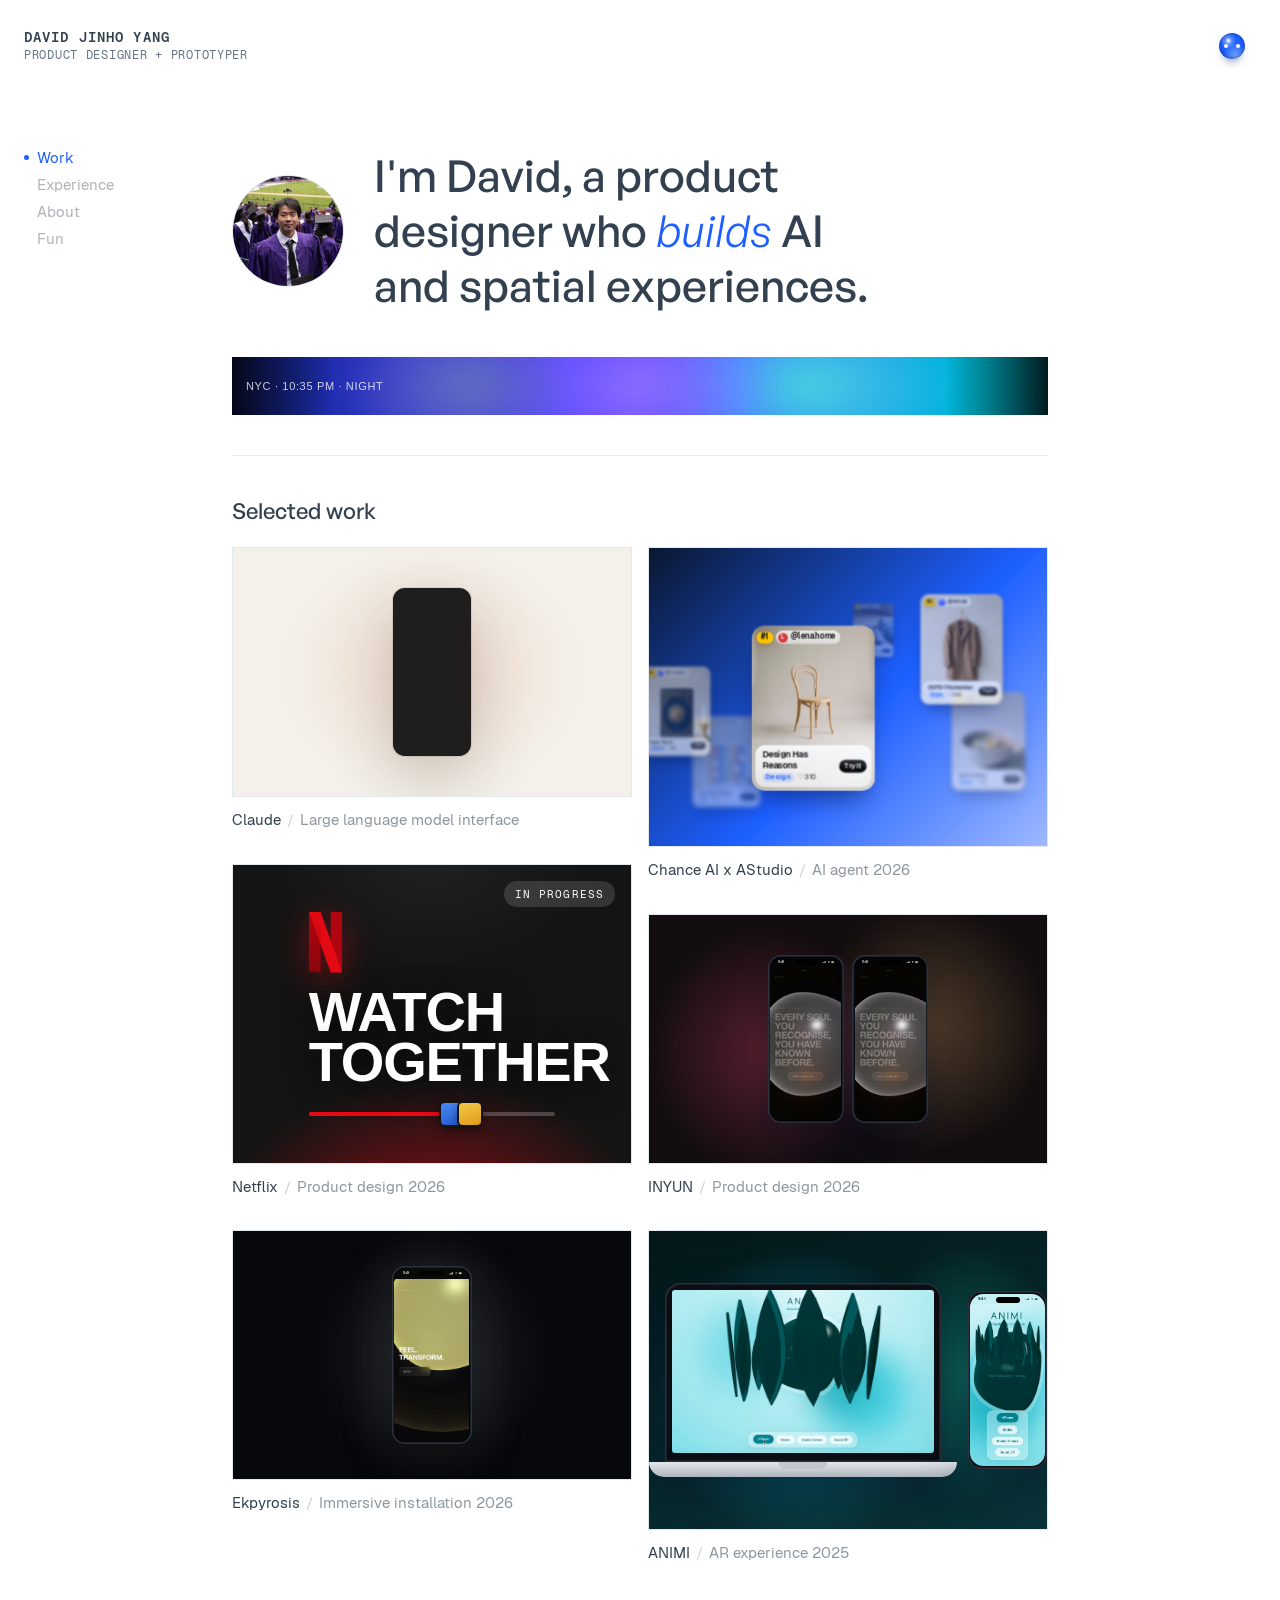
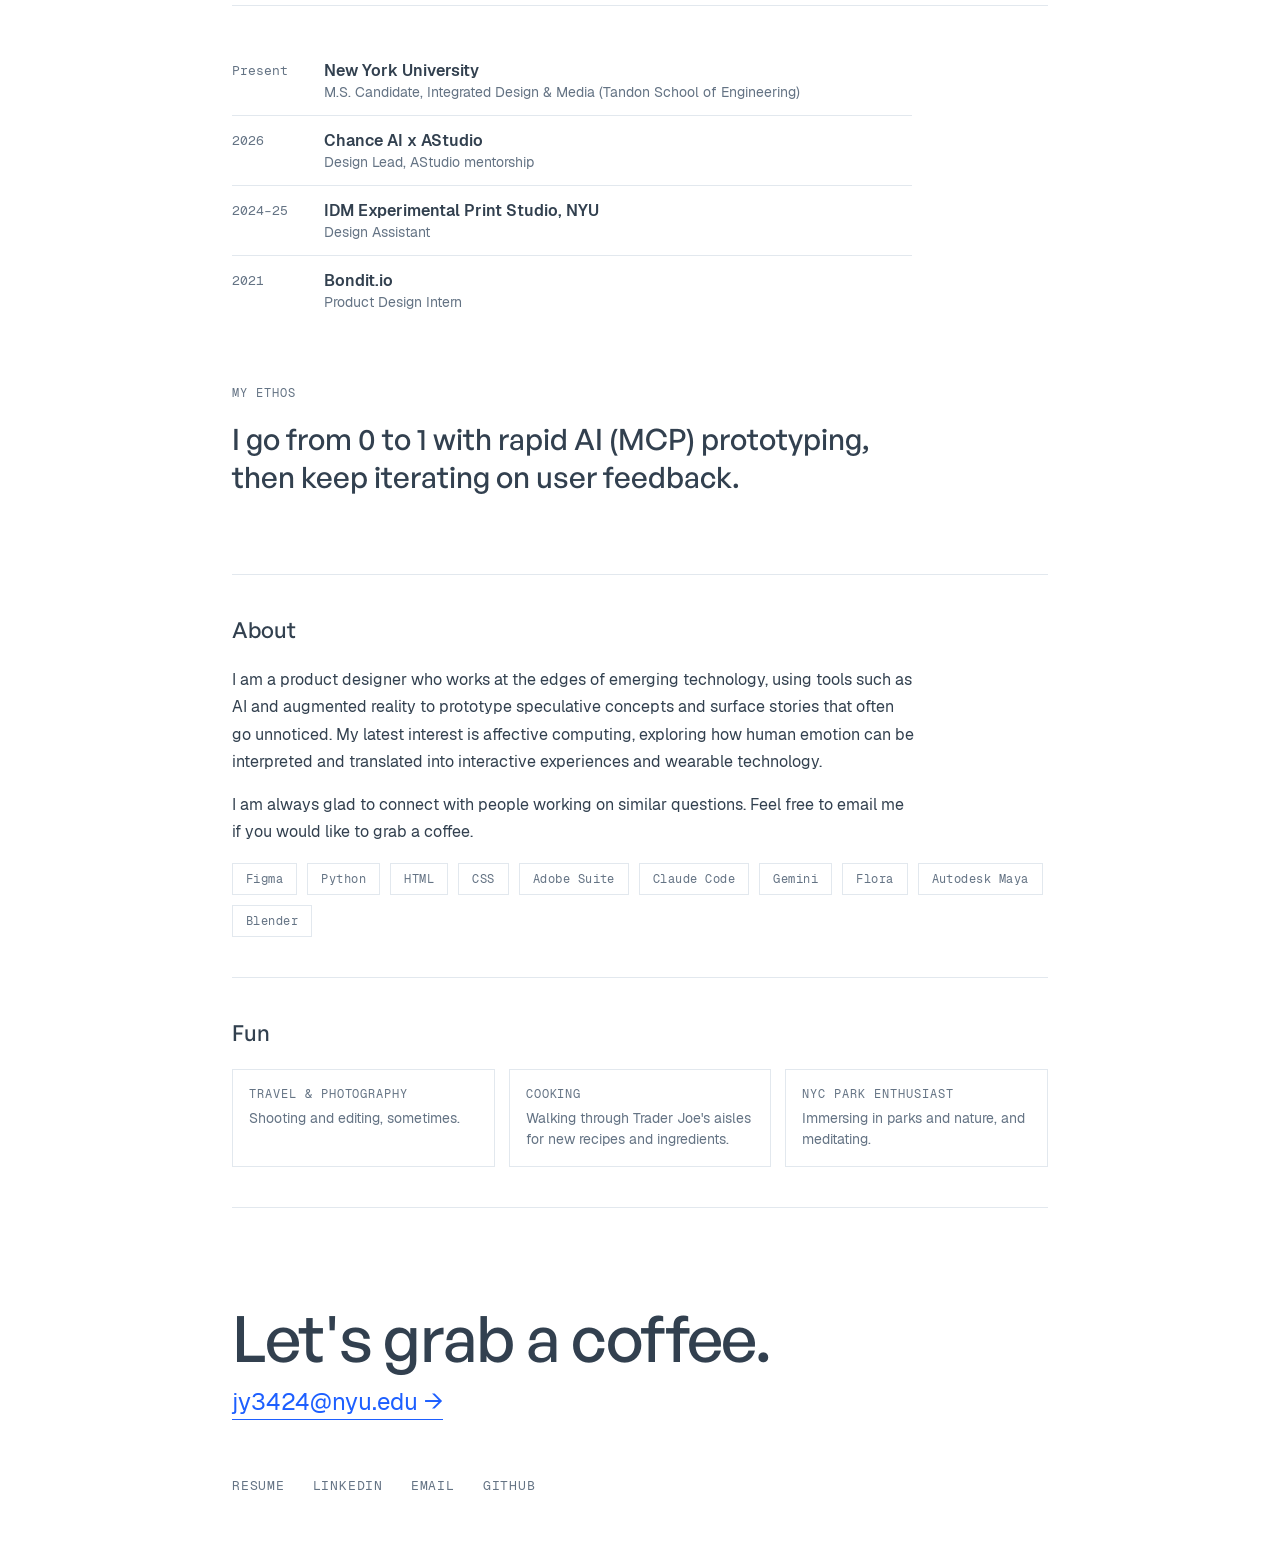
==== commit fff54e5b: "Mascot: no ring around it; press and hold opens the branding site again (click still does nothing) C" ====
--- a/index.html
+++ b/index.html
@@ -120,7 +120,10 @@
   .live-bar:hover .lb-label{ opacity:0; }
   @media (max-width:520px){ .lb-label{ font-size:9.5px; } }
   /* the mascot as a quiet mark */
-  .menu-btn.quiet{ cursor:default; }
+  /* the mascot: no ring around it (no pulsing outline, no halo on hover); press and hold still opens the branding site */
+  .menu-btn.quiet::after{ display:none; }
+  .menu-btn.quiet:hover .dot, .menu-btn.quiet:focus-visible .dot{ box-shadow:inset 0 -2px 4px rgba(0,10,60,.22), 0 8px 18px -6px rgba(29,95,255,.45); }
+  .menu-btn.quiet .dot.holding{ box-shadow:0 0 26px rgba(198,40,40,.45) !important; }
   .hold-hint[hidden]{ display:none !important; }
   @media (prefers-reduced-motion: reduce){ .lb-flow, .lb-all{ animation:none; } .live-bar{ transition:none; } }
   .side-nav{ display:flex; gap:22px; max-width:920px; margin:4px auto 0; }
@@ -1601,7 +1604,7 @@
   </a>
   <div class="menu-wrap">
     <p class="hold-hint" id="holdHint" hidden><span class="hh-text"><span class="hh-idle"><span class="hh-verb">Click</span></span><span class="hh-busy"></span></span><span class="hh-arrow" aria-hidden="true"></span></p>
-    <button class="menu-btn quiet" id="menuBtn" aria-hidden="true" tabindex="-1"><span class="dot"><span class="eye eye-l"></span><span class="eye eye-r"></span></span></button>
+    <button class="menu-btn quiet" id="menuBtn" aria-label="Press and hold for my design and branding work"><span class="dot"><span class="eye eye-l"></span><span class="eye eye-r"></span></span></button>
   </div>
 </header>
 
@@ -3824,7 +3827,6 @@
   }, { passive:true });
 
   function startHold(e){
-    if(menuBtn.classList.contains('quiet')) return;   // the mascot is just a mark now
     if(e.button !== 0) return;
     heldLong = false;
     holdHint.classList.add('holding');
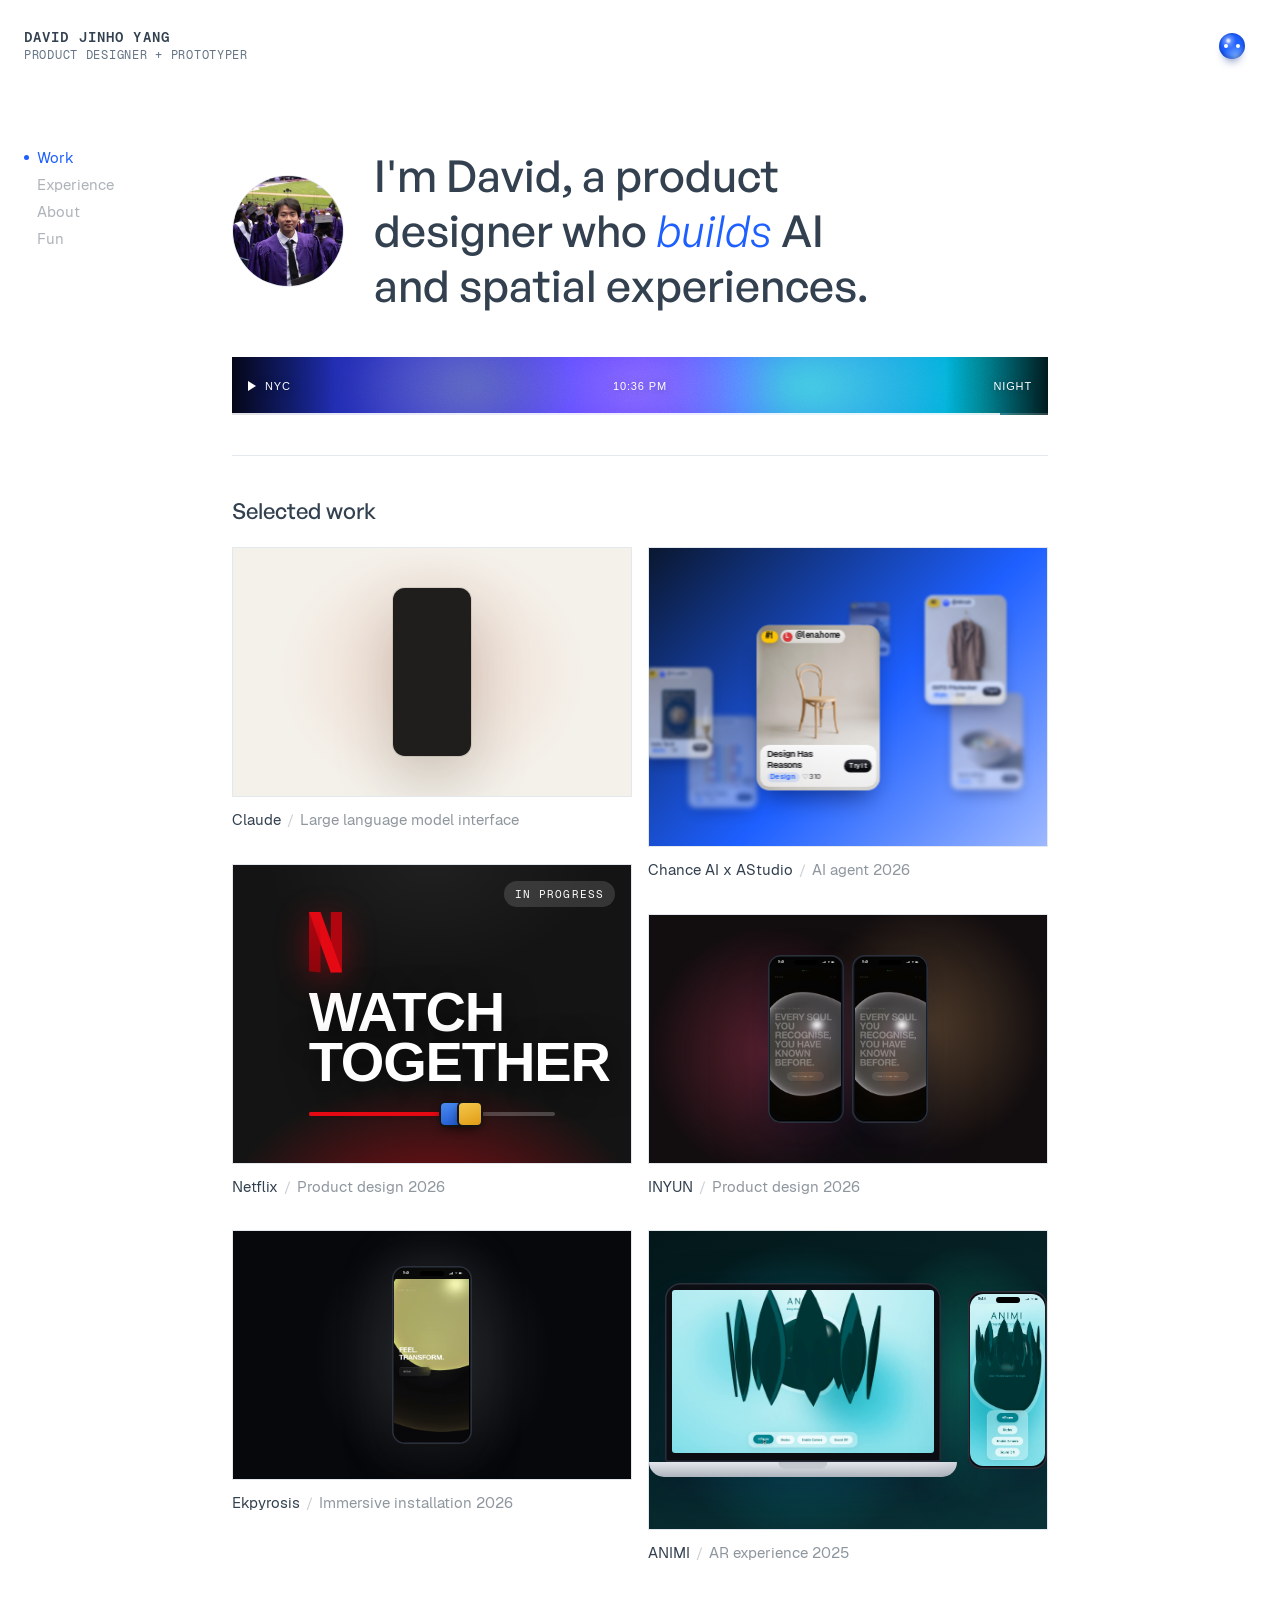
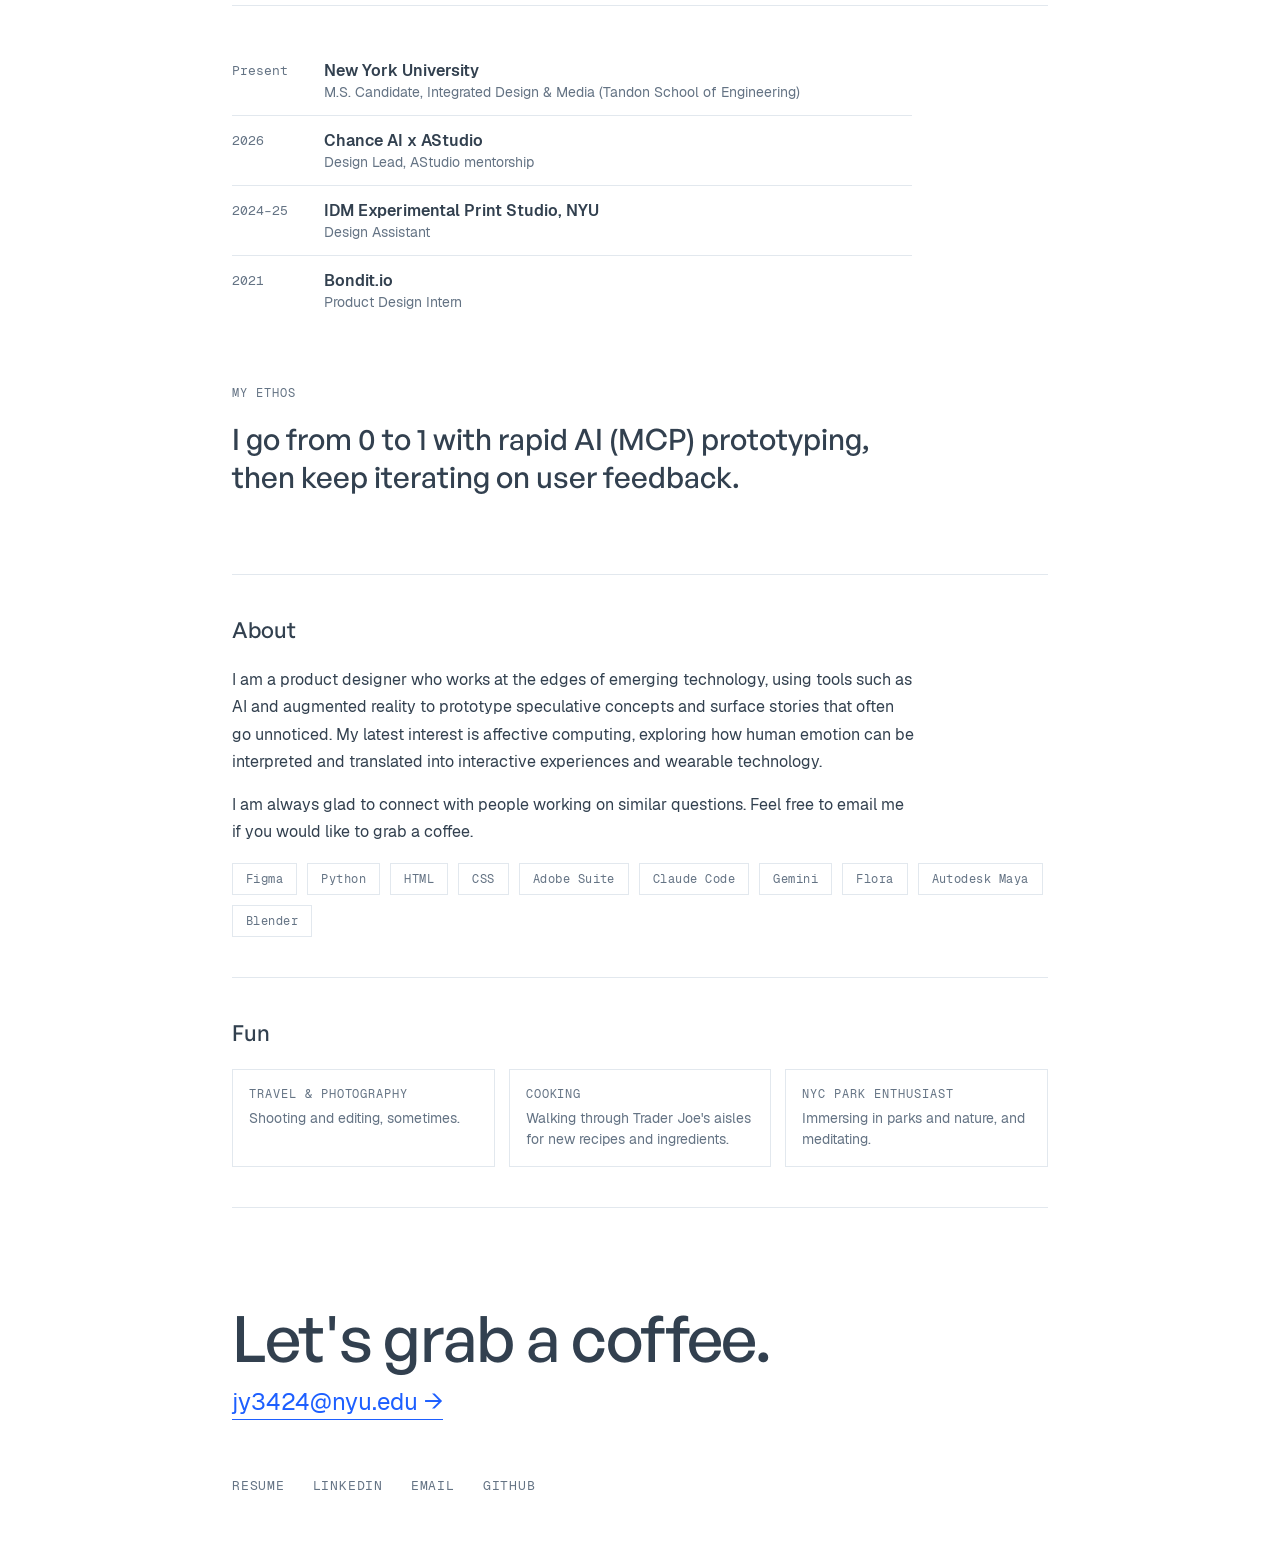
==== commit b1adcfb5: "Home bar as a player: NYC · time · part of day, the day's progress along the bottom, and a click-to-" ====
--- a/index.html
+++ b/index.html
@@ -115,10 +115,31 @@
   /* fine grain, so it reads as light rather than a flat digital gradient */
   .live-bar::after{ content:""; position:absolute; inset:0; pointer-events:none; opacity:.18; mix-blend-mode:overlay;
     background-image:url("data:image/svg+xml,%3Csvg xmlns='http://www.w3.org/2000/svg' width='120' height='120'%3E%3Cfilter id='n'%3E%3CfeTurbulence type='fractalNoise' baseFrequency='.9' numOctaves='2' stitchTiles='stitch'/%3E%3C/filter%3E%3Crect width='120' height='120' filter='url(%23n)'/%3E%3C/svg%3E"); }
-  .lb-label{ position:absolute; left:14px; top:50%; transform:translateY(-50%); z-index:1; font-family:'Helvetica Neue', Helvetica, Arial, sans-serif; font-weight:500; font-size:11px; letter-spacing:.06em;
-    text-transform:uppercase; color:rgba(255,255,255,.8); white-space:nowrap; pointer-events:none; transition:opacity .3s ease; }
-  .live-bar:hover .lb-label{ opacity:0; }
-  @media (max-width:520px){ .lb-label{ font-size:9.5px; } }
+  /* the player: NYC on the left, the time in the middle, the part of the day on the right,
+     the day's progress along the bottom like a song's */
+  .live-bar{ cursor:pointer; display:grid; grid-template-columns:1fr auto 1fr; align-items:center; padding:0 16px;
+    font-family:'Helvetica Neue', Helvetica, Arial, sans-serif; font-weight:500; font-size:11px; letter-spacing:.08em; text-transform:uppercase; color:#fff; }
+  .live-bar:focus-visible{ outline:2px solid var(--accent); outline-offset:3px; }
+  .lb-left, .lb-mid, .lb-right{ position:relative; z-index:1; white-space:nowrap; text-shadow:0 1px 8px rgba(0,0,0,.35); transition:opacity .3s ease; }
+  .lb-left{ display:flex; align-items:center; gap:9px; justify-self:start; }
+  .lb-mid{ justify-self:center; font-variant-numeric:tabular-nums; }
+  .lb-right{ justify-self:end; }
+  .lb-play{ width:0; height:0; border-style:solid; border-width:5px 0 5px 8px; border-color:transparent transparent transparent #fff; }
+  .live-bar.playing .lb-play{ width:8px; height:10px; border:0; border-left:3px solid #fff; border-right:3px solid #fff; }
+  .lb-eq{ display:none; align-items:flex-end; gap:2px; height:11px; }
+  .lb-eq b{ width:2px; height:30%; background:#fff; border-radius:1px; }
+  .live-bar.playing .lb-eq{ display:inline-flex; }
+  .live-bar.playing .lb-eq b:nth-child(1){ animation:lbEq .9s ease-in-out infinite; }
+  .live-bar.playing .lb-eq b:nth-child(2){ animation:lbEq .7s ease-in-out .15s infinite; }
+  .live-bar.playing .lb-eq b:nth-child(3){ animation:lbEq 1.1s ease-in-out .3s infinite; }
+  @keyframes lbEq{ 0%,100%{ height:25%; } 50%{ height:100%; } }
+  .lb-prog{ position:absolute; left:0; right:0; bottom:0; height:2px; background:rgba(255,255,255,.18); z-index:1; }
+  .lb-prog i{ position:absolute; left:0; top:0; bottom:0; width:0; background:rgba(255,255,255,.85); }
+  /* the music lifts the light: --amp (0 to 1) comes from the sound */
+  .live-bar.playing .lb-flow{ filter:blur(10px) saturate(1.3) brightness(calc(1 + var(--amp, 0) * .6)); transform:scaleY(calc(1 + var(--amp, 0) * .25)); }
+  .live-bar:hover .lb-mid, .live-bar:hover .lb-right{ opacity:.9; }
+  @media (max-width:520px){ .live-bar{ font-size:9.5px; padding:0 12px; } }
+  @media (prefers-reduced-motion: reduce){ .live-bar.playing .lb-eq b{ animation:none; height:70%; } }
   /* the mascot as a quiet mark */
   /* the mascot: no ring around it (no pulsing outline, no halo on hover); press and hold still opens the branding site */
   .menu-btn.quiet::after{ display:none; }
@@ -1634,10 +1655,13 @@
     </div>
     <!-- the bar motif from the branding site: its colors follow the time in New York, shift to a project when you
          hover its card, and open into a strip of links to every project when you hover or tap it -->
-    <div class="live-bar" id="liveBar" aria-hidden="true">
+    <div class="live-bar" id="liveBar" role="button" tabindex="0" aria-pressed="false" aria-label="Play an ambient soundtrack for this time of day in New York">
       <span class="lb-flow" aria-hidden="true"></span>
       <span class="lb-all" aria-hidden="true"></span>
-      <span class="lb-label" id="lbLabel" aria-hidden="true"></span>
+      <span class="lb-left"><i class="lb-play" aria-hidden="true"></i><i class="lb-eq" aria-hidden="true"><b></b><b></b><b></b></i><span>NYC</span></span>
+      <span class="lb-mid" id="lbMid"></span>
+      <span class="lb-right" id="lbRight"></span>
+      <span class="lb-prog" aria-hidden="true"><i id="lbProg"></i></span>
     </div>
   </section>
 
@@ -3441,7 +3465,7 @@
 
   // Live bar: palette by the hour in New York, a project's colors while its card is hovered, and links to every project.
   (function(){
-    var bar = document.getElementById('liveBar'), label = document.getElementById('lbLabel');
+    var bar = document.getElementById('liveBar'), mid = document.getElementById('lbMid'), right = document.getElementById('lbRight'), prog = document.getElementById('lbProg');
     if(!bar) return;
     var COLORS = { 'claude':['#d97757','#f2b89c','#a9472b'], 'chance-ai':['#1d5fff','#7fa4ff','#5a3cff'], 'netflix':['#e50914','#ff5a4f','#7a0610'],
                    'inyun':['#8a2a45','#c4566f','#4a1424'], 'ekpyrosis':['#c9a23a','#f0d27a','#6b5313'], 'animi':['#2a9d9a','#8fe3e0','#145a58'] };
@@ -3455,25 +3479,79 @@
     function nyNow(){
       var d = new Date(), f = new Intl.DateTimeFormat('en-US', { timeZone:'America/New_York', hour:'numeric', minute:'2-digit', hour12:true });
       var h = +new Intl.DateTimeFormat('en-US', { timeZone:'America/New_York', hour:'numeric', hourCycle:'h23' }).format(d);
-      return { h:h, text:f.format(d) };
+      var mm = +new Intl.DateTimeFormat('en-US', { timeZone:'America/New_York', minute:'2-digit' }).format(d);
+      return { h:h, m:mm, text:f.format(d) };
     }
     function timePalette(h){ var t = TIMES[TIMES.length - 1]; TIMES.forEach(function(x){ if(h >= x[0]) t = x; }); if(h < 5) t = TIMES[TIMES.length - 1]; return t; }
     function paint(c){ bar.style.setProperty('--lb1', c[0]); bar.style.setProperty('--lb2', c[1]); bar.style.setProperty('--lb3', c[2]); }
-    var hovering = null;
+    var hovering = null, period = 'night';
     function rest(){
       if(hovering) return;
       var n = nyNow(), t = timePalette(n.h);
-      paint(t[2]); label.textContent = 'NYC · ' + n.text + ' · ' + t[1];
+      paint(t[2]); mid.textContent = n.text; right.textContent = t[1];
+      prog.style.width = ((n.h * 60 + n.m) / 1440 * 100).toFixed(2) + '%';   // how far through the day, like a song
+      period = t[1];
     }
     // preview: a project's card tints the bar while hovered (mouse only; touch screens never send the leave event)
     if(window.matchMedia && matchMedia('(hover: hover)').matches) document.querySelectorAll('.work-grid .card').forEach(function(card){
       var slug = (card.getAttribute('href') || '').replace('#work/', ''), p = projects.filter(function(x){ return x.slug === slug; })[0];
-      function on(){ if(!COLORS[slug]) return; hovering = slug; paint(COLORS[slug]); label.textContent = (p ? p.company.replace(' x AStudio', '') + ' · ' + p.title : slug); }
+      function on(){ if(!COLORS[slug]) return; hovering = slug; paint(COLORS[slug]); mid.textContent = (p ? p.company.replace(' x AStudio', '') + ' · ' + p.title : slug); }
       function off(){ hovering = null; rest(); }
       card.addEventListener('mouseenter', on); card.addEventListener('mouseleave', off);
       card.addEventListener('focus', on); card.addEventListener('blur', off);
     });
     rest(); setInterval(rest, 30000);
+
+    // The soundtrack: a soft ambient pad generated in the browser (no recording), with a few slow plucked notes on top.
+    // Its chord follows the part of the day. Nothing plays until the bar is clicked.
+    var CHORDS = { 'dawn':[48,52,55,62], 'day':[53,57,60,64], 'golden hour':[50,54,57,61], 'dusk':[45,48,52,59], 'night':[39,43,46,50] };
+    var SCALES = { 'dawn':[60,62,64,67,69,72], 'day':[65,67,69,72,74,76], 'golden hour':[62,64,66,69,71,74], 'dusk':[57,60,62,64,67,69], 'night':[58,62,63,65,67,70] };
+    var ac = null, master = null, analyser = null, voices = [], pluckTimer = null, meterRaf = 0, playing = false;
+    var hz = function(n){ return 440 * Math.pow(2, (n - 69) / 12); };
+    function startPad(){
+      var notes = CHORDS[period] || CHORDS.night;
+      voices = notes.map(function(n, i){
+        var o = ac.createOscillator(), g = ac.createGain(), f = ac.createBiquadFilter(), lfo = ac.createOscillator(), lg = ac.createGain();
+        o.type = i % 2 ? 'triangle' : 'sine'; o.frequency.value = hz(n); o.detune.value = (i - 1.5) * 4;
+        f.type = 'lowpass'; f.frequency.value = 900; f.Q.value = .4;
+        lfo.frequency.value = .05 + i * .02; lg.gain.value = 380; lfo.connect(lg); lg.connect(f.frequency);
+        g.gain.value = .0001; g.gain.exponentialRampToValueAtTime(.16, ac.currentTime + 3 + i * .4);
+        o.connect(f); f.connect(g); g.connect(master); o.start(); lfo.start();
+        return { o:o, g:g, lfo:lfo };
+      });
+    }
+    function pluck(){
+      var sc = SCALES[period] || SCALES.night, n = sc[Math.floor(Math.random() * sc.length)];
+      var o = ac.createOscillator(), g = ac.createGain(), t = ac.currentTime;
+      o.type = 'sine'; o.frequency.value = hz(n);
+      g.gain.setValueAtTime(.0001, t); g.gain.exponentialRampToValueAtTime(.09, t + .02); g.gain.exponentialRampToValueAtTime(.0001, t + 2.6);
+      o.connect(g); g.connect(master); o.start(t); o.stop(t + 2.7);
+      pluckTimer = setTimeout(pluck, 900 + Math.random() * 1800);
+    }
+    function meter(){
+      var buf = new Uint8Array(analyser.fftSize); analyser.getByteTimeDomainData(buf);
+      var sum = 0; for(var i = 0; i < buf.length; i++){ var v = (buf[i] - 128) / 128; sum += v * v; }
+      bar.style.setProperty('--amp', Math.min(1, Math.sqrt(sum / buf.length) * 6).toFixed(3));
+      meterRaf = requestAnimationFrame(meter);
+    }
+    function play(){
+      var AC = window.AudioContext || window.webkitAudioContext; if(!AC) return;
+      if(!ac){ ac = new AC(); master = ac.createGain(); analyser = ac.createAnalyser(); analyser.fftSize = 512; master.connect(analyser); analyser.connect(ac.destination); }
+      ac.resume(); master.gain.cancelScheduledValues(ac.currentTime); master.gain.setValueAtTime(.0001, ac.currentTime); master.gain.exponentialRampToValueAtTime(.35, ac.currentTime + 1.5);
+      startPad(); pluckTimer = setTimeout(pluck, 1500); meter();
+      playing = true; bar.classList.add('playing'); bar.setAttribute('aria-pressed', 'true');
+    }
+    function stop(){
+      if(!ac) return;
+      var t = ac.currentTime; master.gain.cancelScheduledValues(t); master.gain.setValueAtTime(master.gain.value, t); master.gain.exponentialRampToValueAtTime(.0001, t + 1.2);
+      var old = voices; voices = []; setTimeout(function(){ old.forEach(function(v){ try{ v.o.stop(); v.lfo.stop(); }catch(e){} }); }, 1300);
+      clearTimeout(pluckTimer); cancelAnimationFrame(meterRaf); bar.style.setProperty('--amp', 0);
+      playing = false; bar.classList.remove('playing'); bar.setAttribute('aria-pressed', 'false');
+    }
+    function toggle(){ playing ? stop() : play(); }
+    bar.addEventListener('click', toggle);
+    bar.addEventListener('keydown', function(e){ if(e.key === 'Enter' || e.key === ' '){ e.preventDefault(); toggle(); } });
+    document.addEventListener('visibilitychange', function(){ if(document.hidden && playing) stop(); });
   })();
 
   // Home cards as glass squircles. The outline is a superellipse (|x/a|^4 + |y/b|^4 = 1), and the artwork is
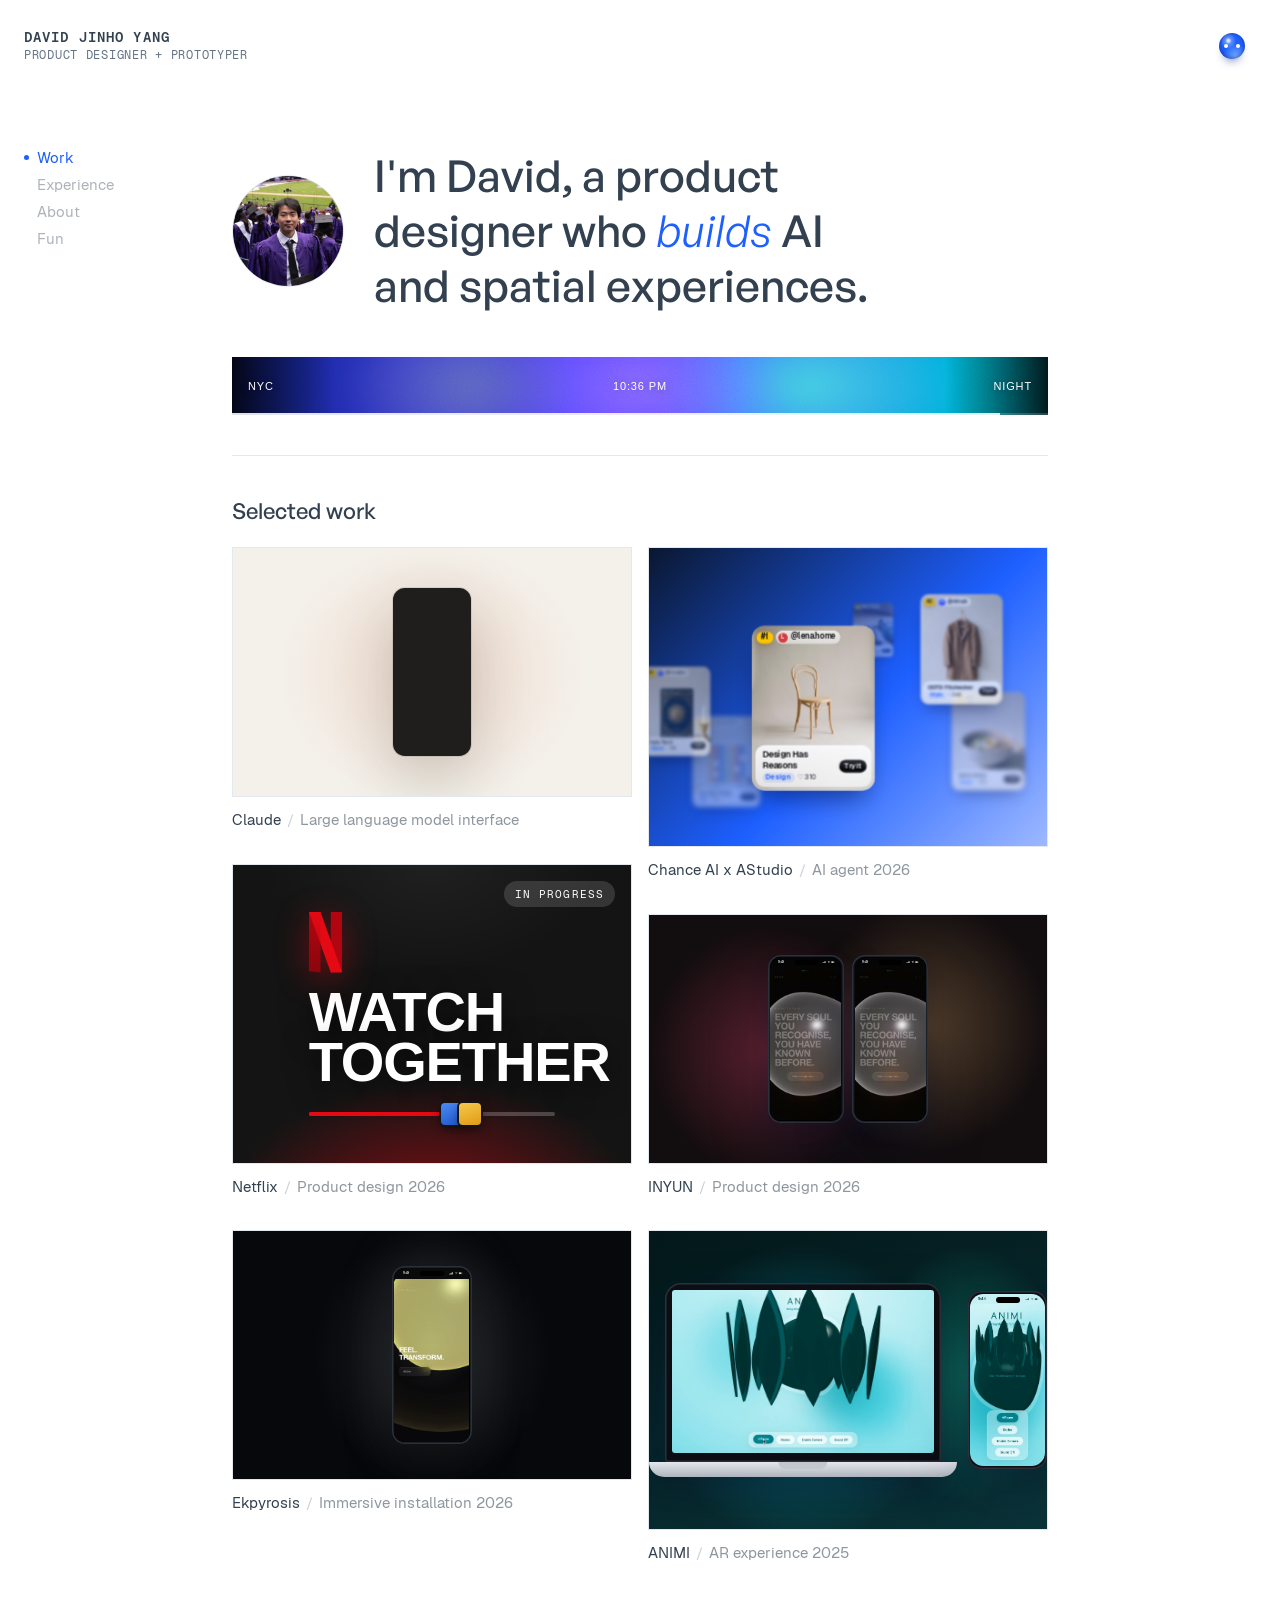
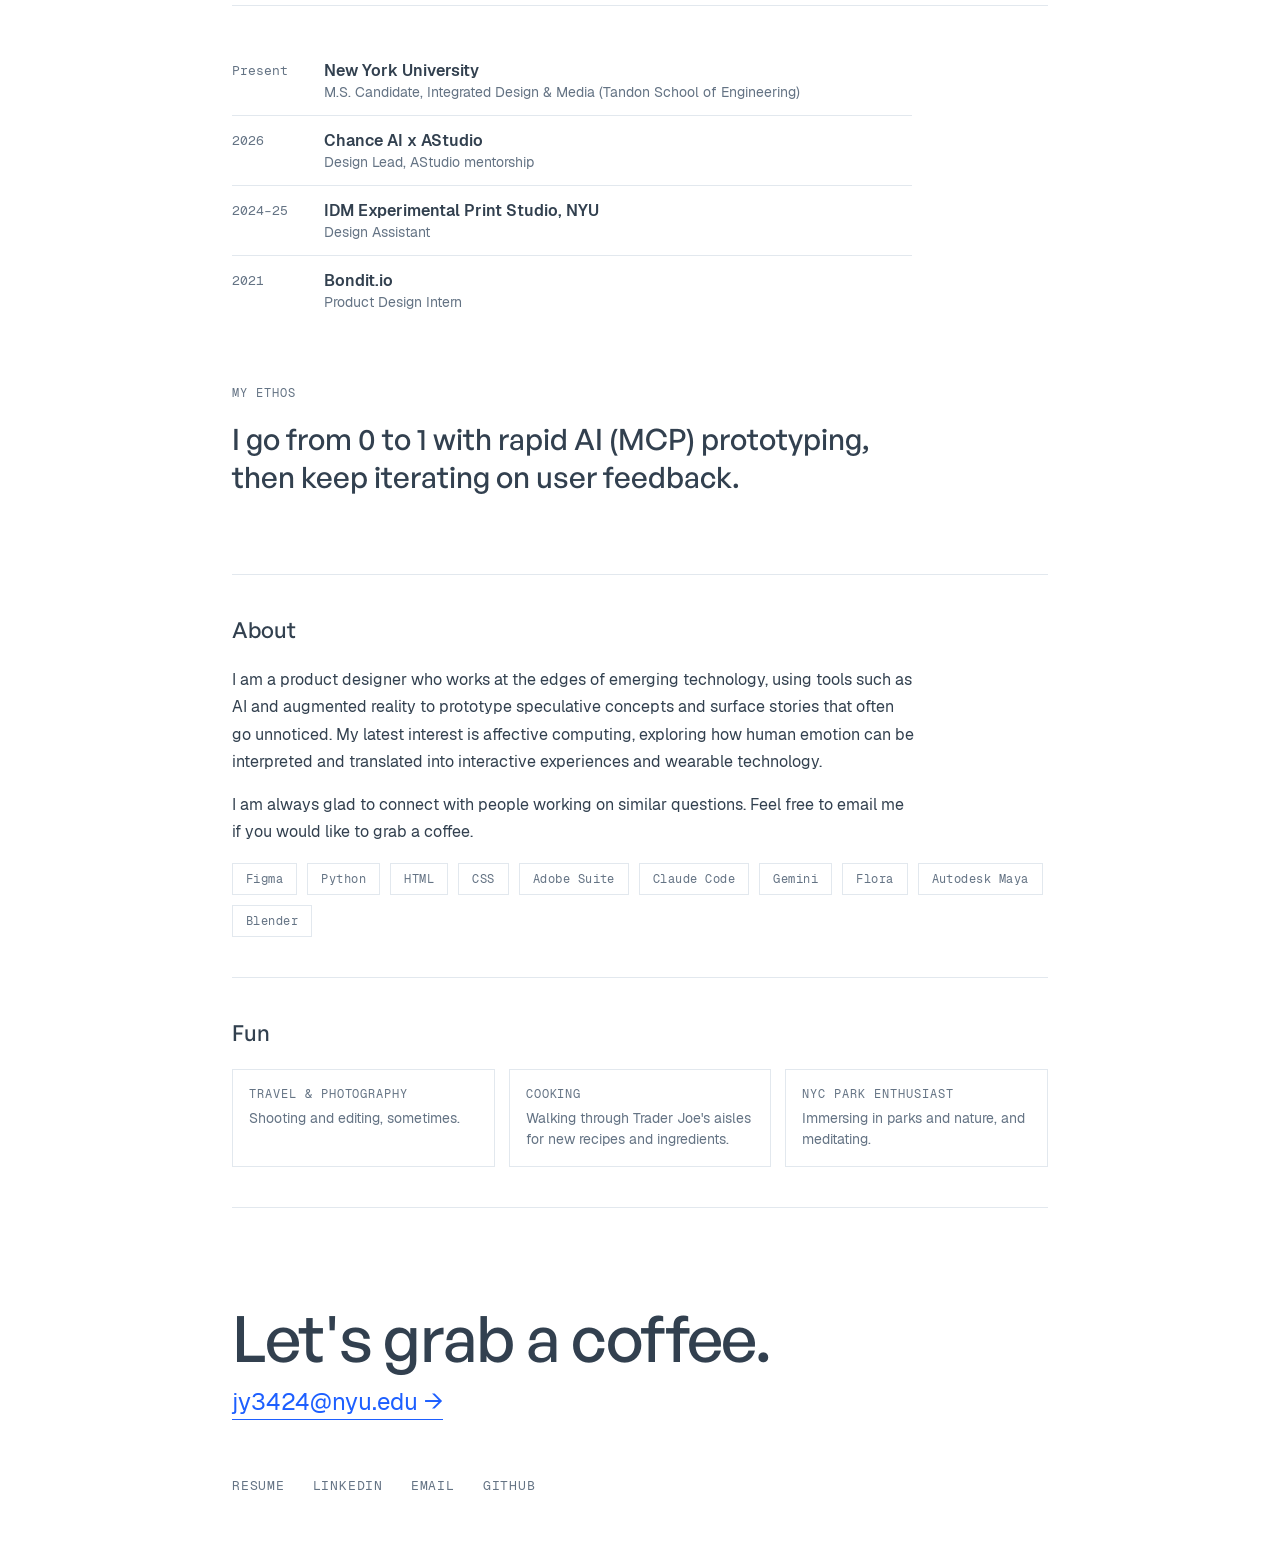
==== commit 71a8c873: "Home bar: play/pause appears on hover in place of the time; while music plays the page dims under a " ====
--- a/index.html
+++ b/index.html
@@ -138,6 +138,24 @@
   /* the music lifts the light: --amp (0 to 1) comes from the sound */
   .live-bar.playing .lb-flow{ filter:blur(10px) saturate(1.3) brightness(calc(1 + var(--amp, 0) * .6)); transform:scaleY(calc(1 + var(--amp, 0) * .25)); }
   .live-bar:hover .lb-mid, .live-bar:hover .lb-right{ opacity:.9; }
+  /* controls show on hover: the time fades and a play / pause control takes its place */
+  .lb-left .lb-play{ display:none; }
+  .lb-ctrl{ position:absolute; left:50%; top:50%; transform:translate(-50%,-50%) scale(.92); z-index:2; display:flex; align-items:center; gap:9px;
+    padding:7px 14px; border-radius:999px; background:rgba(0,0,0,.28); backdrop-filter:blur(8px); -webkit-backdrop-filter:blur(8px);
+    opacity:0; pointer-events:none; white-space:nowrap; transition:opacity .25s ease, transform .3s cubic-bezier(.32,.72,0,1); }
+  .live-bar:hover .lb-ctrl, .live-bar:focus-visible .lb-ctrl{ opacity:1; transform:translate(-50%,-50%) scale(1); }
+  .live-bar:hover .lb-mid, .live-bar:focus-visible .lb-mid{ opacity:0; }
+  /* touch screens have no hover: keep a small play icon by NYC instead */
+  @media (hover: none){ .lb-ctrl{ display:none; } .lb-left .lb-play{ display:block; } }
+  /* while the music plays the page dims under a wash of the bar's colors; the bar stays lit above it */
+  .listen-dim{ position:fixed; inset:0; z-index:45; pointer-events:none; opacity:0; transition:opacity 1.6s ease;
+    background:
+      radial-gradient(90% 55% at 50% -5%, color-mix(in srgb, var(--lb2) 38%, transparent), transparent 70%),
+      radial-gradient(70% 60% at -5% 105%, color-mix(in srgb, var(--lb1) 34%, transparent), transparent 70%),
+      radial-gradient(70% 60% at 105% 100%, color-mix(in srgb, var(--lb3) 30%, transparent), transparent 70%),
+      rgba(6,7,14,.62); }
+  body.listening .listen-dim{ opacity:calc(.92 + var(--amp, 0) * .08); }
+  body.listening .live-bar{ z-index:46; box-shadow:0 0 60px color-mix(in srgb, var(--lb2) 45%, transparent); }
   @media (max-width:520px){ .live-bar{ font-size:9.5px; padding:0 12px; } }
   @media (prefers-reduced-motion: reduce){ .live-bar.playing .lb-eq b{ animation:none; height:70%; } }
   /* the mascot as a quiet mark */
@@ -1645,6 +1663,7 @@
   <a href="files/David-Yang-Resume.pdf" target="_blank" rel="noopener" data-close>Resume</a>
 </div>
 
+<div class="listen-dim" aria-hidden="true"></div>
 <main id="home-view">
   <section class="hero">
     <div class="hero-row">
@@ -1660,6 +1679,7 @@
       <span class="lb-all" aria-hidden="true"></span>
       <span class="lb-left"><i class="lb-play" aria-hidden="true"></i><i class="lb-eq" aria-hidden="true"><b></b><b></b><b></b></i><span>NYC</span></span>
       <span class="lb-mid" id="lbMid"></span>
+      <span class="lb-ctrl" aria-hidden="true"><i class="lb-play"></i><span id="lbCtrlT">Play</span></span>
       <span class="lb-right" id="lbRight"></span>
       <span class="lb-prog" aria-hidden="true"><i id="lbProg"></i></span>
     </div>
@@ -3483,7 +3503,7 @@
       return { h:h, m:mm, text:f.format(d) };
     }
     function timePalette(h){ var t = TIMES[TIMES.length - 1]; TIMES.forEach(function(x){ if(h >= x[0]) t = x; }); if(h < 5) t = TIMES[TIMES.length - 1]; return t; }
-    function paint(c){ bar.style.setProperty('--lb1', c[0]); bar.style.setProperty('--lb2', c[1]); bar.style.setProperty('--lb3', c[2]); }
+    function paint(c){ [bar, document.documentElement].forEach(function(el){ el.style.setProperty('--lb1', c[0]); el.style.setProperty('--lb2', c[1]); el.style.setProperty('--lb3', c[2]); }); }
     var hovering = null, period = 'night';
     function rest(){
       if(hovering) return;
@@ -3507,6 +3527,7 @@
     var CHORDS = { 'dawn':[48,52,55,62], 'day':[53,57,60,64], 'golden hour':[50,54,57,61], 'dusk':[45,48,52,59], 'night':[39,43,46,50] };
     var SCALES = { 'dawn':[60,62,64,67,69,72], 'day':[65,67,69,72,74,76], 'golden hour':[62,64,66,69,71,74], 'dusk':[57,60,62,64,67,69], 'night':[58,62,63,65,67,70] };
     var ac = null, master = null, analyser = null, voices = [], pluckTimer = null, meterRaf = 0, playing = false;
+    var ctrlT = document.getElementById('lbCtrlT');
     var hz = function(n){ return 440 * Math.pow(2, (n - 69) / 12); };
     function startPad(){
       var notes = CHORDS[period] || CHORDS.night;
@@ -3531,7 +3552,7 @@
     function meter(){
       var buf = new Uint8Array(analyser.fftSize); analyser.getByteTimeDomainData(buf);
       var sum = 0; for(var i = 0; i < buf.length; i++){ var v = (buf[i] - 128) / 128; sum += v * v; }
-      bar.style.setProperty('--amp', Math.min(1, Math.sqrt(sum / buf.length) * 6).toFixed(3));
+      var amp = Math.min(1, Math.sqrt(sum / buf.length) * 6).toFixed(3); bar.style.setProperty('--amp', amp); document.documentElement.style.setProperty('--amp', amp);
       meterRaf = requestAnimationFrame(meter);
     }
     function play(){
@@ -3539,14 +3560,14 @@
       if(!ac){ ac = new AC(); master = ac.createGain(); analyser = ac.createAnalyser(); analyser.fftSize = 512; master.connect(analyser); analyser.connect(ac.destination); }
       ac.resume(); master.gain.cancelScheduledValues(ac.currentTime); master.gain.setValueAtTime(.0001, ac.currentTime); master.gain.exponentialRampToValueAtTime(.35, ac.currentTime + 1.5);
       startPad(); pluckTimer = setTimeout(pluck, 1500); meter();
-      playing = true; bar.classList.add('playing'); bar.setAttribute('aria-pressed', 'true');
+      playing = true; bar.classList.add('playing'); bar.setAttribute('aria-pressed', 'true'); document.body.classList.add('listening'); ctrlT.textContent = 'Pause';
     }
     function stop(){
       if(!ac) return;
       var t = ac.currentTime; master.gain.cancelScheduledValues(t); master.gain.setValueAtTime(master.gain.value, t); master.gain.exponentialRampToValueAtTime(.0001, t + 1.2);
       var old = voices; voices = []; setTimeout(function(){ old.forEach(function(v){ try{ v.o.stop(); v.lfo.stop(); }catch(e){} }); }, 1300);
-      clearTimeout(pluckTimer); cancelAnimationFrame(meterRaf); bar.style.setProperty('--amp', 0);
-      playing = false; bar.classList.remove('playing'); bar.setAttribute('aria-pressed', 'false');
+      clearTimeout(pluckTimer); cancelAnimationFrame(meterRaf); bar.style.setProperty('--amp', 0); document.documentElement.style.setProperty('--amp', 0);
+      playing = false; bar.classList.remove('playing'); bar.setAttribute('aria-pressed', 'false'); document.body.classList.remove('listening'); ctrlT.textContent = 'Play';
     }
     function toggle(){ playing ? stop() : play(); }
     bar.addEventListener('click', toggle);
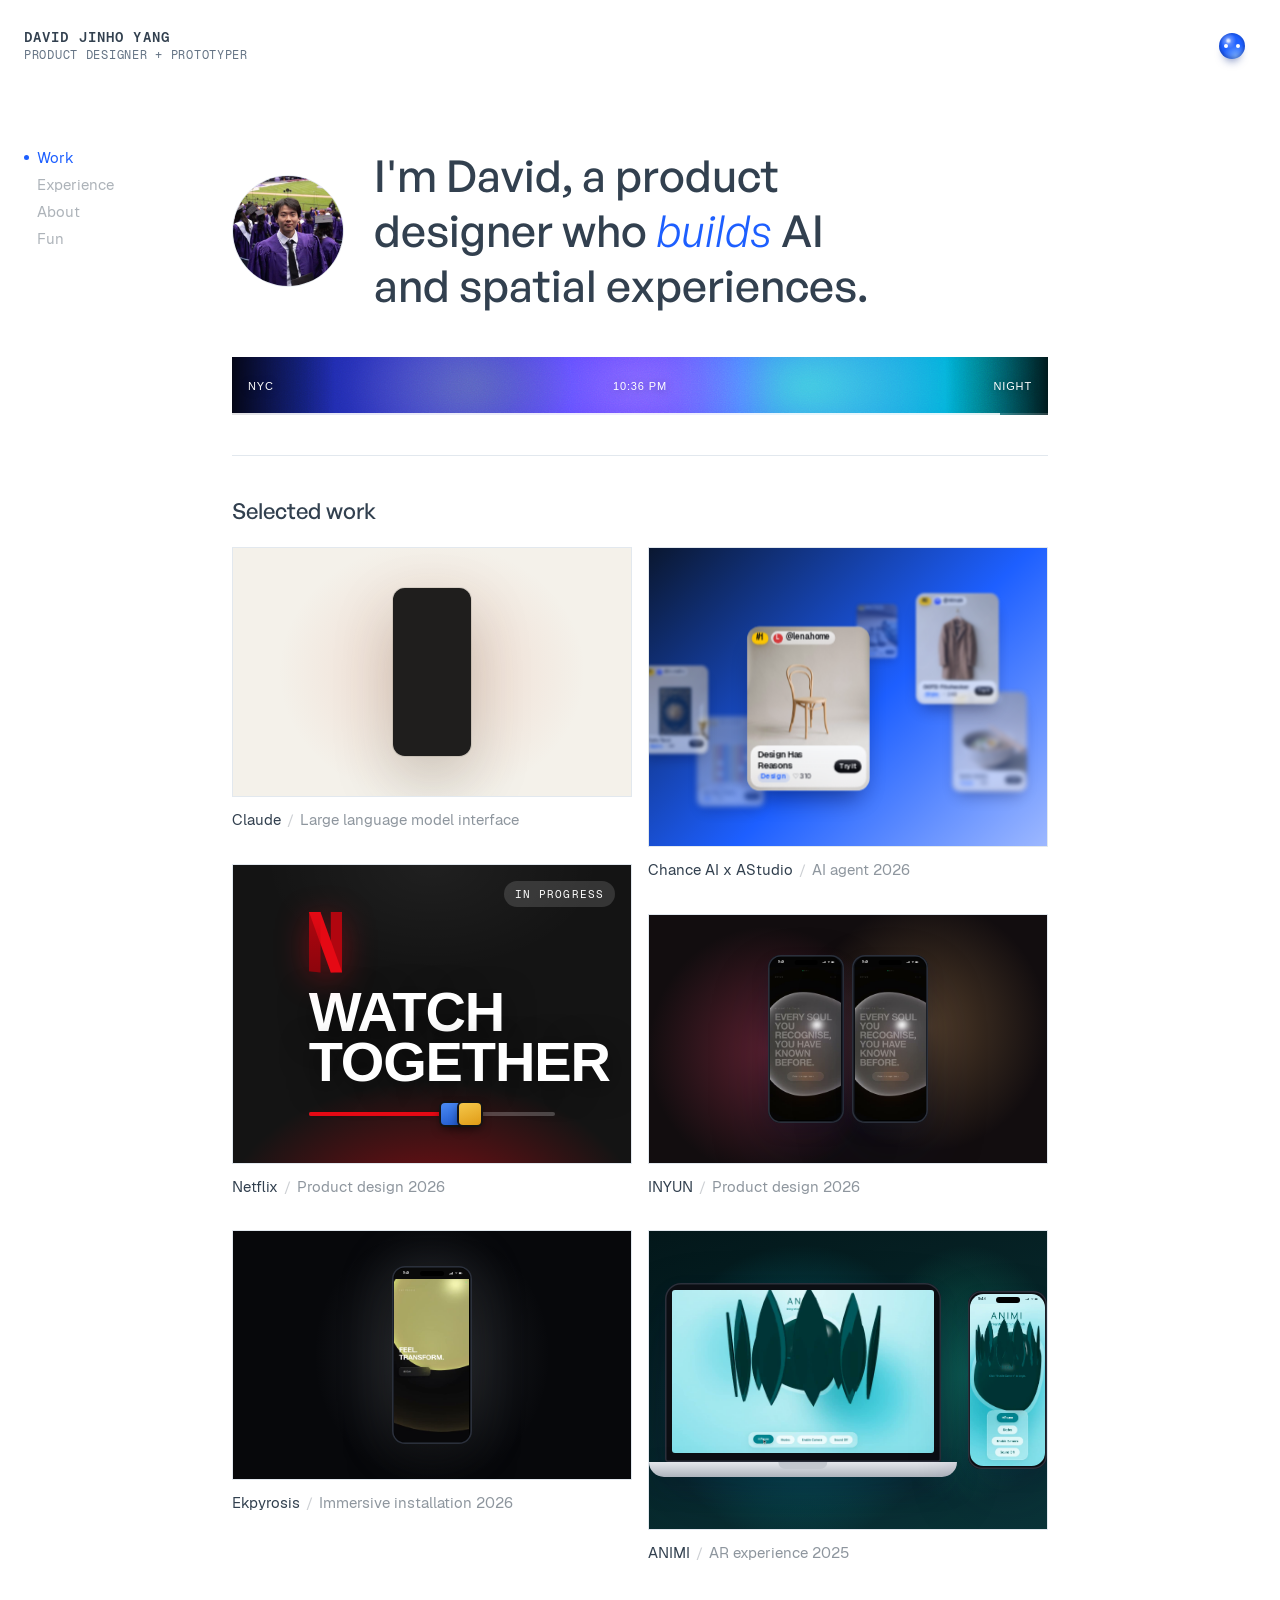
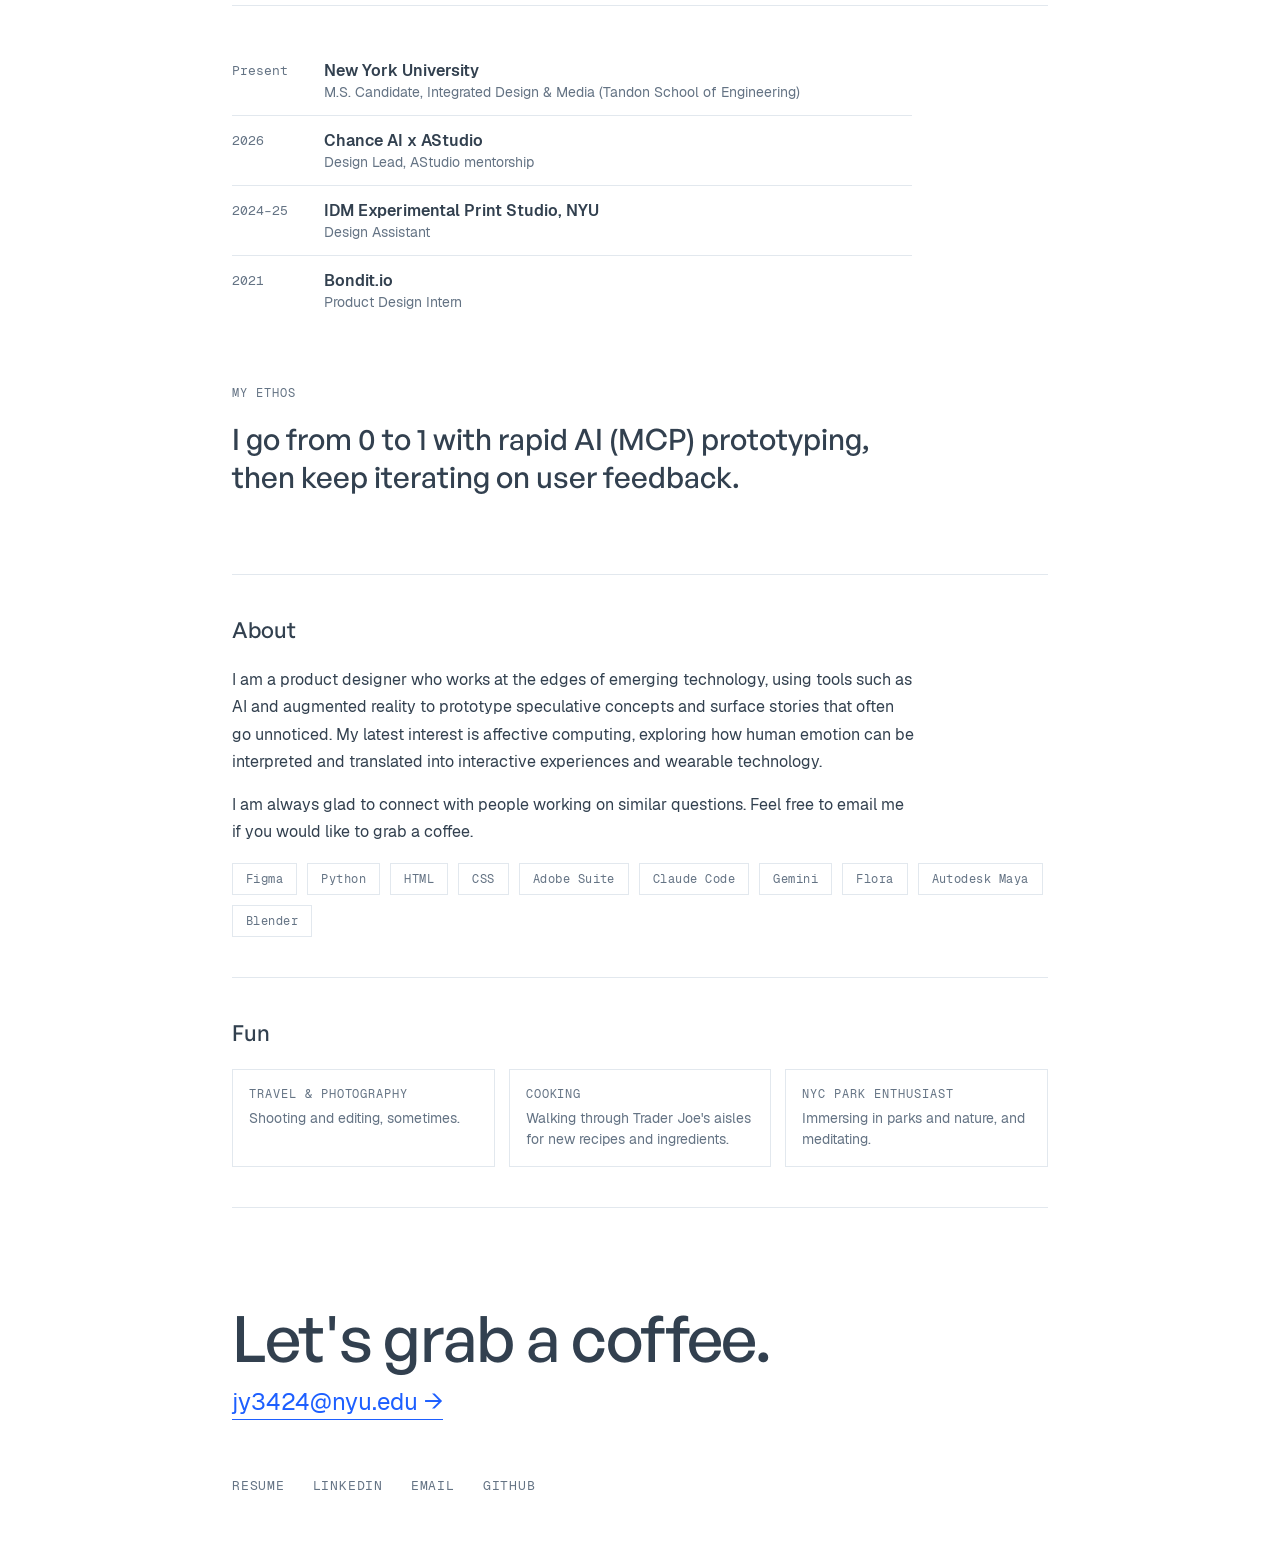
==== commit 3151a9ea: "Home bar: spectrum bars across the whole strip while playing; the site turns dark while music plays " ====
--- a/index.html
+++ b/index.html
@@ -147,15 +147,13 @@
   .live-bar:hover .lb-mid, .live-bar:focus-visible .lb-mid{ opacity:0; }
   /* touch screens have no hover: keep a small play icon by NYC instead */
   @media (hover: none){ .lb-ctrl{ display:none; } .lb-left .lb-play{ display:block; } }
-  /* while the music plays the page dims under a wash of the bar's colors; the bar stays lit above it */
-  .listen-dim{ position:fixed; inset:0; z-index:45; pointer-events:none; opacity:0; transition:opacity 1.6s ease;
-    background:
-      radial-gradient(90% 55% at 50% -5%, color-mix(in srgb, var(--lb2) 38%, transparent), transparent 70%),
-      radial-gradient(70% 60% at -5% 105%, color-mix(in srgb, var(--lb1) 34%, transparent), transparent 70%),
-      radial-gradient(70% 60% at 105% 100%, color-mix(in srgb, var(--lb3) 30%, transparent), transparent 70%),
-      rgba(6,7,14,.62); }
-  body.listening .listen-dim{ opacity:calc(.92 + var(--amp, 0) * .08); }
-  body.listening .live-bar{ z-index:46; box-shadow:0 0 60px color-mix(in srgb, var(--lb2) 45%, transparent); }
+  /* while the music plays the site switches to a dark theme, and eases back when it stops */
+  body{ transition:background-color .9s ease, color .9s ease; }
+  body.listening{ --bg:#0b0c10; --surface:#14161c; --text:#e6e9ee; --text-muted:#8b95a3; --border:#252a33; --accent:#7fa4ff; --accent-soft:#1a2340; }
+  body.listening .label, body.listening .side-nav a, body.listening hr{ transition:color .9s ease, border-color .9s ease; }
+  /* the spectrum: bars spread across the whole strip, drawn translucent so the gradient shows through */
+  .lb-viz{ position:absolute; left:0; top:0; width:100%; height:100%; z-index:0; pointer-events:none; opacity:0; transition:opacity .8s ease; }
+  .live-bar.playing .lb-viz{ opacity:1; }
   @media (max-width:520px){ .live-bar{ font-size:9.5px; padding:0 12px; } }
   @media (prefers-reduced-motion: reduce){ .live-bar.playing .lb-eq b{ animation:none; height:70%; } }
   /* the mascot as a quiet mark */
@@ -1663,7 +1661,6 @@
   <a href="files/David-Yang-Resume.pdf" target="_blank" rel="noopener" data-close>Resume</a>
 </div>
 
-<div class="listen-dim" aria-hidden="true"></div>
 <main id="home-view">
   <section class="hero">
     <div class="hero-row">
@@ -1677,6 +1674,7 @@
     <div class="live-bar" id="liveBar" role="button" tabindex="0" aria-pressed="false" aria-label="Play an ambient soundtrack for this time of day in New York">
       <span class="lb-flow" aria-hidden="true"></span>
       <span class="lb-all" aria-hidden="true"></span>
+      <canvas class="lb-viz" id="lbViz" aria-hidden="true"></canvas>
       <span class="lb-left"><i class="lb-play" aria-hidden="true"></i><i class="lb-eq" aria-hidden="true"><b></b><b></b><b></b></i><span>NYC</span></span>
       <span class="lb-mid" id="lbMid"></span>
       <span class="lb-ctrl" aria-hidden="true"><i class="lb-play"></i><span id="lbCtrlT">Play</span></span>
@@ -3549,15 +3547,38 @@
       o.connect(g); g.connect(master); o.start(t); o.stop(t + 2.7);
       pluckTimer = setTimeout(pluck, 900 + Math.random() * 1800);
     }
+    var viz = document.getElementById('lbViz'), vctx = viz.getContext('2d'), levels = [];
     function meter(){
       var buf = new Uint8Array(analyser.fftSize); analyser.getByteTimeDomainData(buf);
       var sum = 0; for(var i = 0; i < buf.length; i++){ var v = (buf[i] - 128) / 128; sum += v * v; }
-      var amp = Math.min(1, Math.sqrt(sum / buf.length) * 6).toFixed(3); bar.style.setProperty('--amp', amp); document.documentElement.style.setProperty('--amp', amp);
+      var amp = Math.min(1, Math.sqrt(sum / buf.length) * 6).toFixed(3); bar.style.setProperty('--amp', amp);
+      drawViz();
       meterRaf = requestAnimationFrame(meter);
+    }
+    // frequency bars from 80 Hz to 1.3 kHz (where this music lives) on a log scale, so the pad's low notes and the plucks spread across the full width
+    function drawViz(){
+      var dpr = Math.min(2, window.devicePixelRatio || 1), w = viz.clientWidth, h = viz.clientHeight;
+      if(viz.width !== Math.round(w * dpr) || viz.height !== Math.round(h * dpr)){ viz.width = Math.round(w * dpr); viz.height = Math.round(h * dpr); }
+      var freq = new Uint8Array(analyser.frequencyBinCount); analyser.getByteFrequencyData(freq);
+      var binHz = ac.sampleRate / analyser.fftSize, n = Math.max(24, Math.floor(w / 6)), gap = 2, bw = w / n - gap;
+      vctx.setTransform(dpr, 0, 0, dpr, 0, 0); vctx.clearRect(0, 0, w, h); var raw = [];
+      for(var k = 0; k < n; k++){
+        var f0 = 80 * Math.pow(16, k / n), f1 = 80 * Math.pow(16, (k + 1) / n);
+        var i0 = Math.floor(f0 / binHz), i1 = Math.max(i0 + 1, Math.ceil(f1 / binHz)), peak = 0;
+        for(var j = i0; j < i1; j++) peak = Math.max(peak, freq[j] || 0);
+        raw[k] = Math.pow(peak / 255, 1.3);
+      }
+      for(k = 0; k < n; k++){
+        var target = ((raw[k-2]||0) + (raw[k-1]||0) * 2 + raw[k] * 3 + (raw[k+1]||0) * 2 + (raw[k+2]||0)) / 9, lv = levels[k] || 0;
+        lv += (target - lv) * (target > lv ? .5 : .12); levels[k] = lv;
+        var bh = Math.max(2, Math.min(1, lv * 1.5) * h * .92);
+        vctx.fillStyle = 'rgba(255,255,255,' + (.22 + Math.min(1, lv * 1.5) * .3).toFixed(3) + ')';
+        vctx.fillRect(k * (bw + gap) + gap / 2, h - bh, bw, bh);
+      }
     }
     function play(){
       var AC = window.AudioContext || window.webkitAudioContext; if(!AC) return;
-      if(!ac){ ac = new AC(); master = ac.createGain(); analyser = ac.createAnalyser(); analyser.fftSize = 512; master.connect(analyser); analyser.connect(ac.destination); }
+      if(!ac){ ac = new AC(); master = ac.createGain(); analyser = ac.createAnalyser(); analyser.fftSize = 4096; analyser.smoothingTimeConstant = .82; master.connect(analyser); analyser.connect(ac.destination); }
       ac.resume(); master.gain.cancelScheduledValues(ac.currentTime); master.gain.setValueAtTime(.0001, ac.currentTime); master.gain.exponentialRampToValueAtTime(.35, ac.currentTime + 1.5);
       startPad(); pluckTimer = setTimeout(pluck, 1500); meter();
       playing = true; bar.classList.add('playing'); bar.setAttribute('aria-pressed', 'true'); document.body.classList.add('listening'); ctrlT.textContent = 'Pause';
@@ -3566,7 +3587,7 @@
       if(!ac) return;
       var t = ac.currentTime; master.gain.cancelScheduledValues(t); master.gain.setValueAtTime(master.gain.value, t); master.gain.exponentialRampToValueAtTime(.0001, t + 1.2);
       var old = voices; voices = []; setTimeout(function(){ old.forEach(function(v){ try{ v.o.stop(); v.lfo.stop(); }catch(e){} }); }, 1300);
-      clearTimeout(pluckTimer); cancelAnimationFrame(meterRaf); bar.style.setProperty('--amp', 0); document.documentElement.style.setProperty('--amp', 0);
+      clearTimeout(pluckTimer); cancelAnimationFrame(meterRaf); bar.style.setProperty('--amp', 0); levels = [];
       playing = false; bar.classList.remove('playing'); bar.setAttribute('aria-pressed', 'false'); document.body.classList.remove('listening'); ctrlT.textContent = 'Play';
     }
     function toggle(){ playing ? stop() : play(); }
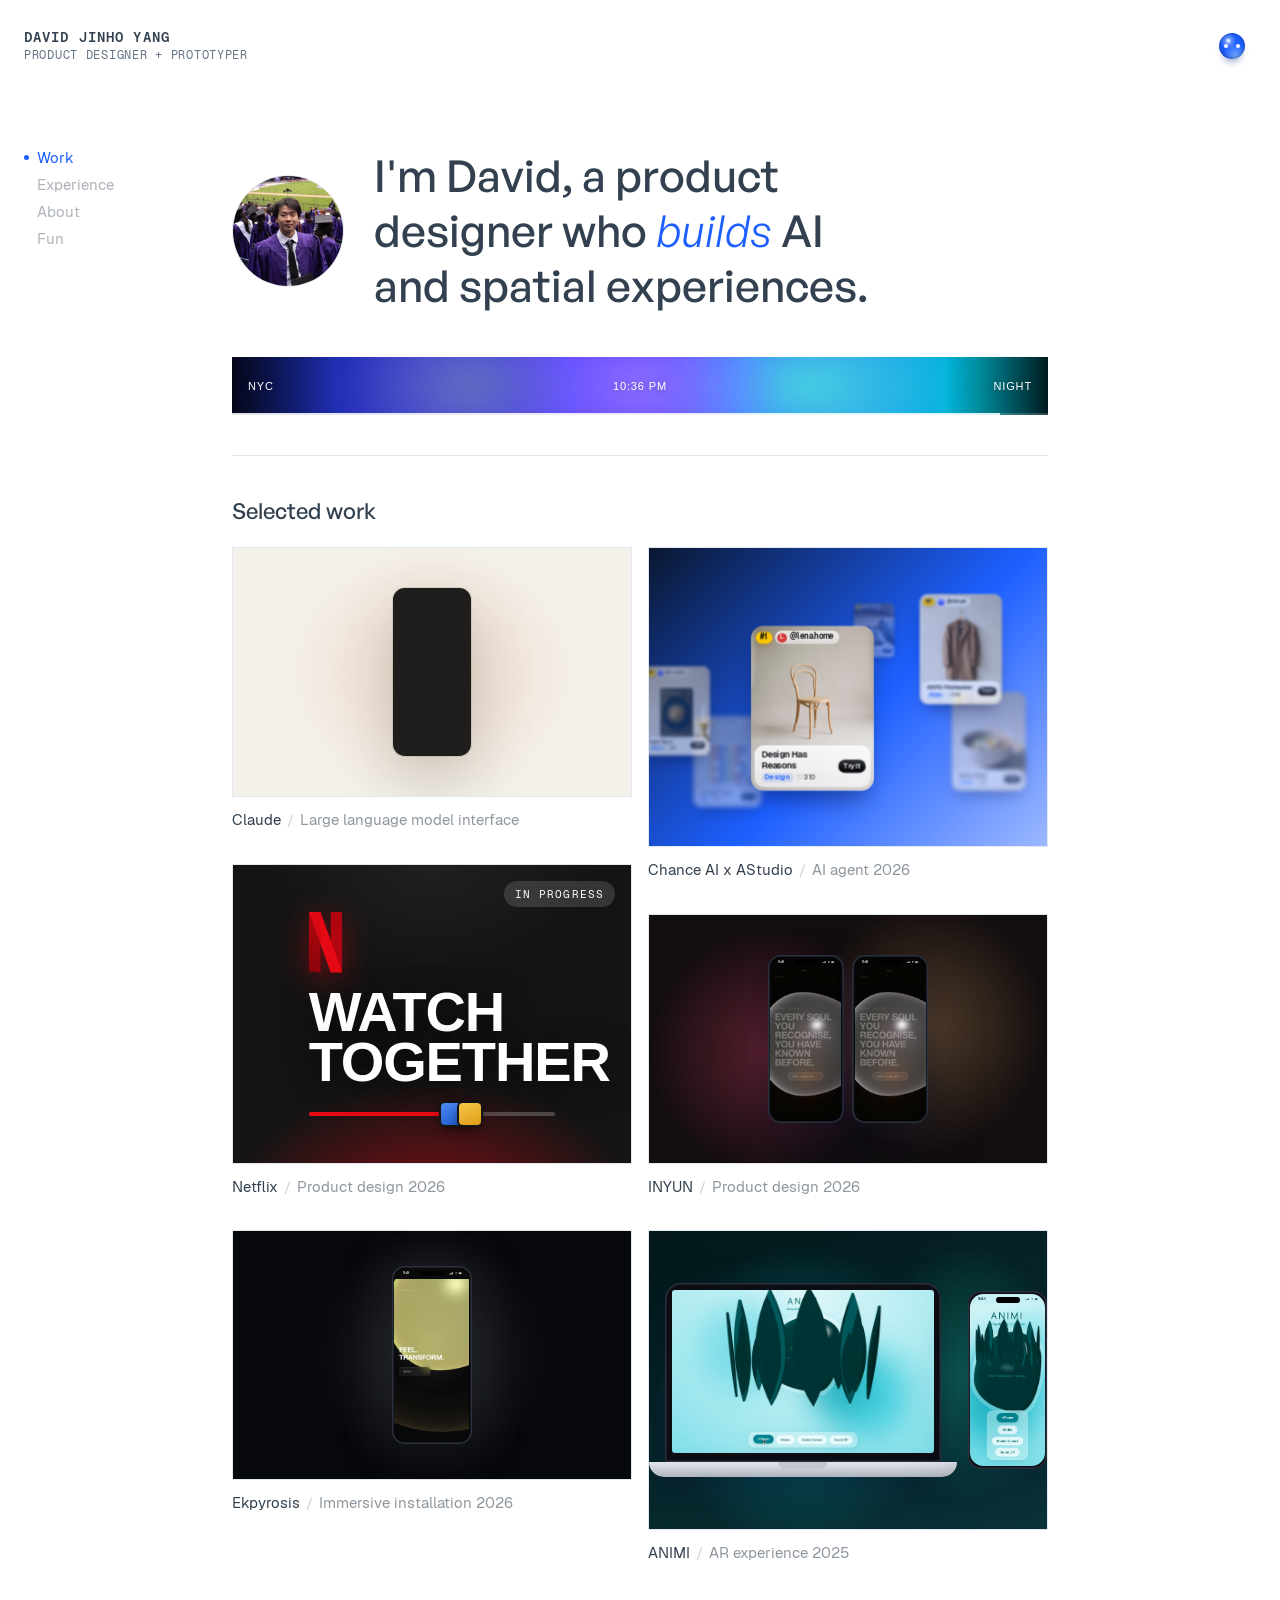
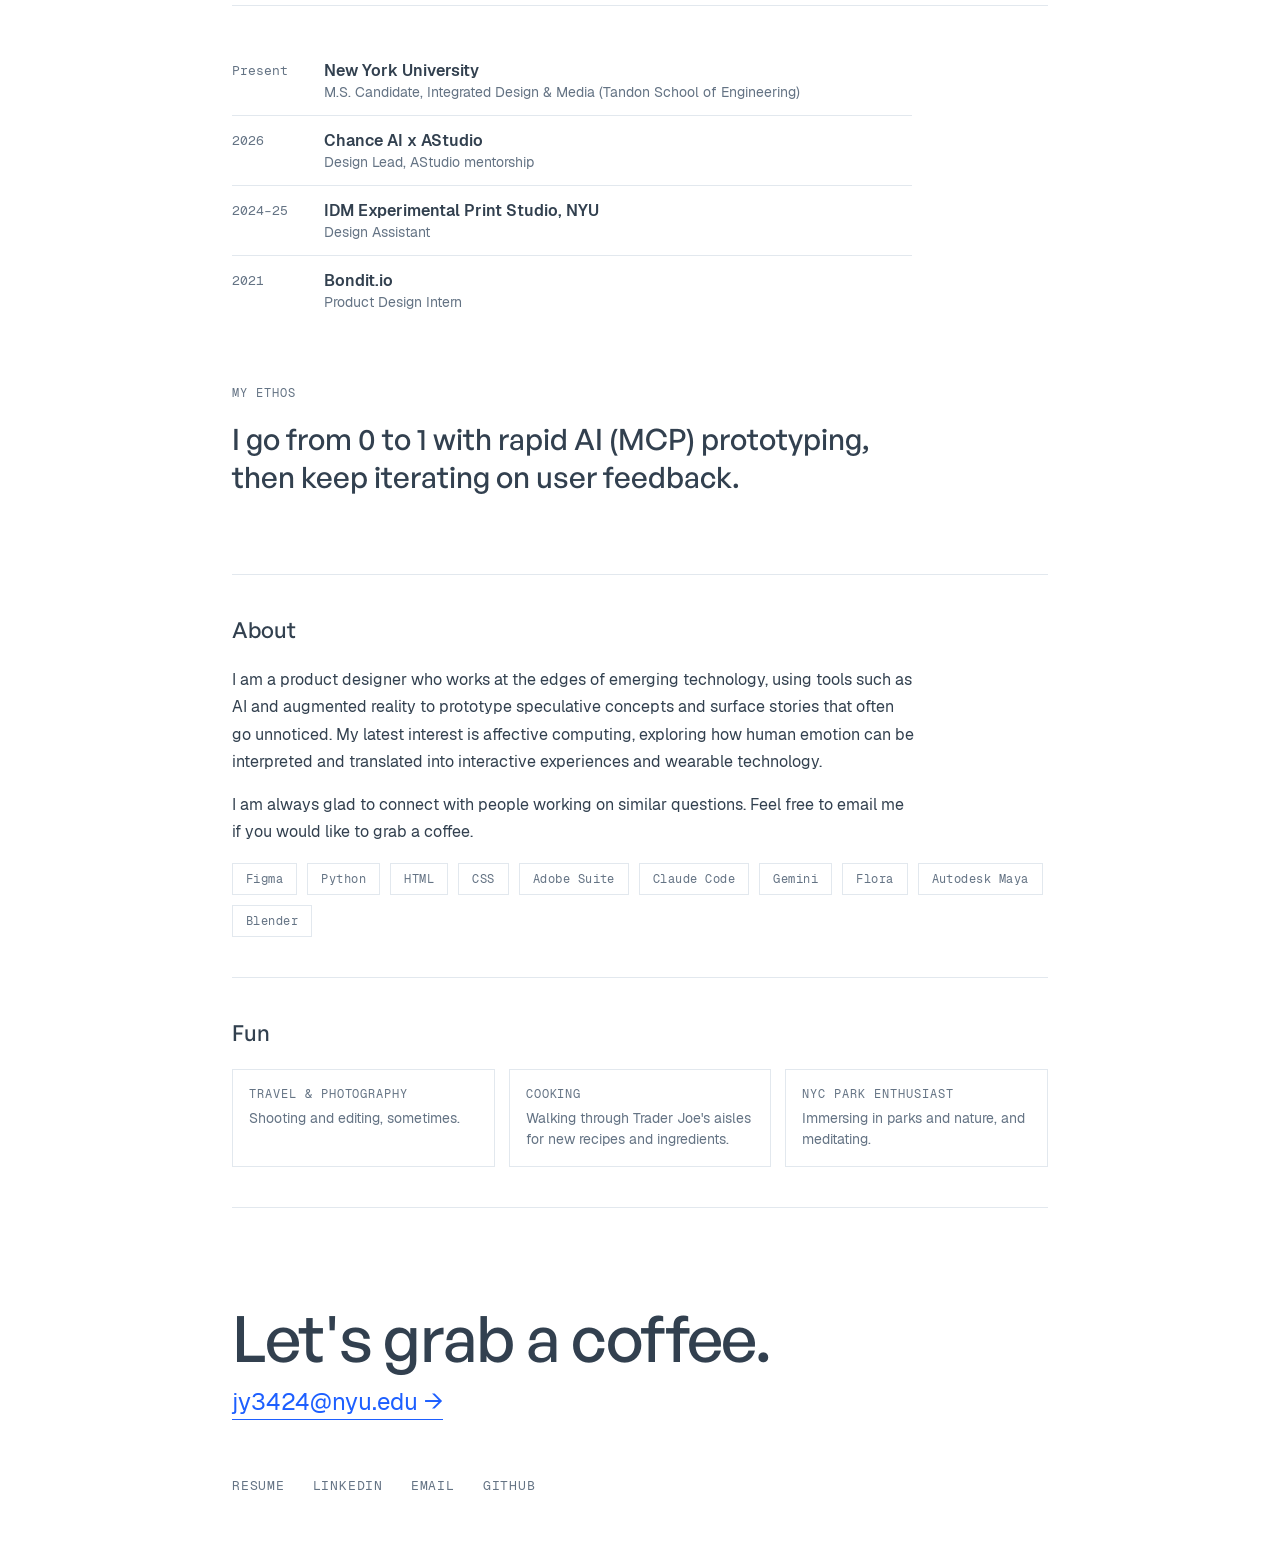
==== commit ff54c384: "Dark mode while music plays: home page only, case studies stay light so their panels stay readable C" ====
--- a/index.html
+++ b/index.html
@@ -149,7 +149,8 @@
   @media (hover: none){ .lb-ctrl{ display:none; } .lb-left .lb-play{ display:block; } }
   /* while the music plays the site switches to a dark theme, and eases back when it stops */
   body{ transition:background-color .9s ease, color .9s ease; }
-  body.listening{ --bg:#0b0c10; --surface:#14161c; --text:#e6e9ee; --text-muted:#8b95a3; --border:#252a33; --accent:#7fa4ff; --accent-soft:#1a2340; }
+  /* home page only: the case studies' light panels were designed for a white page, so they stay light (the music keeps playing) */
+  body.listening:not(:has(#case-view.active)){ --bg:#0b0c10; --surface:#14161c; --text:#e6e9ee; --text-muted:#8b95a3; --border:#252a33; --accent:#7fa4ff; --accent-soft:#1a2340; }
   body.listening .label, body.listening .side-nav a, body.listening hr{ transition:color .9s ease, border-color .9s ease; }
   /* the spectrum: bars spread across the whole strip, drawn translucent so the gradient shows through */
   .lb-viz{ position:absolute; left:0; top:0; width:100%; height:100%; z-index:0; pointer-events:none; opacity:0; transition:opacity .8s ease; }
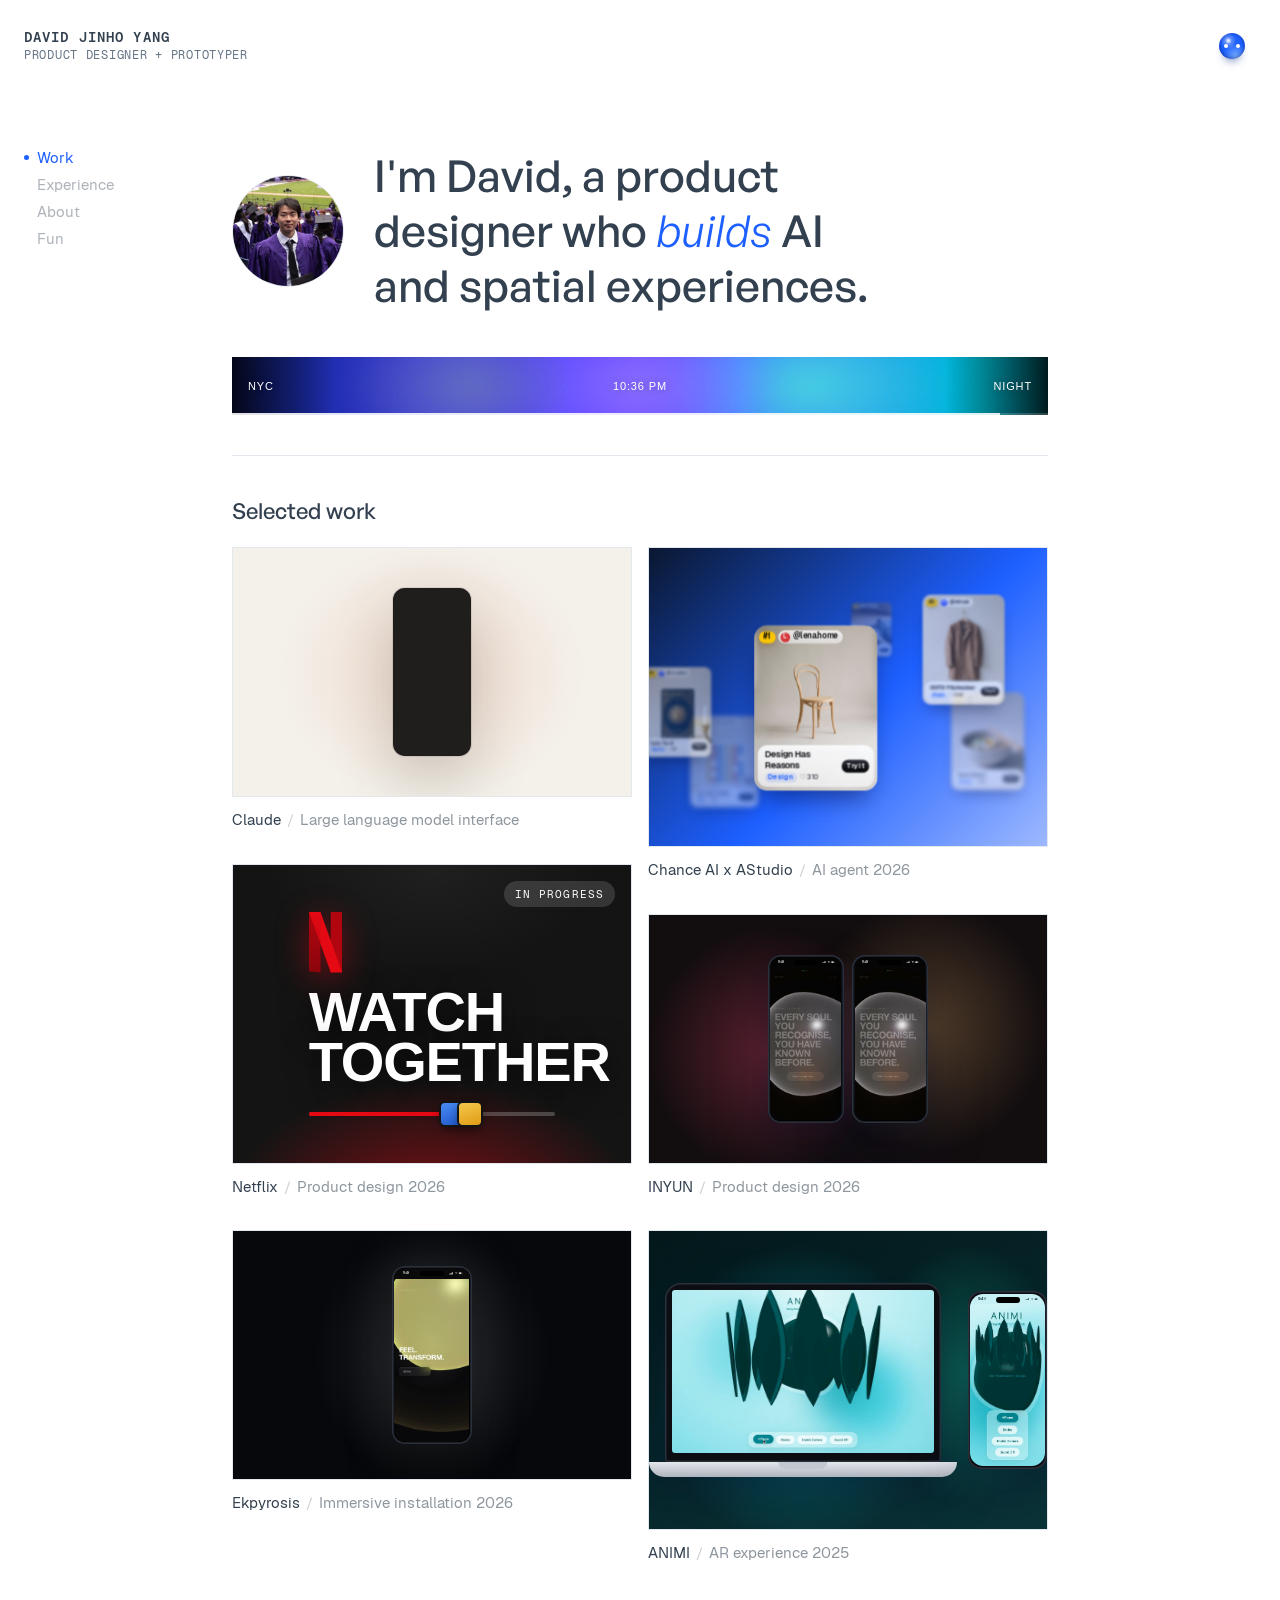
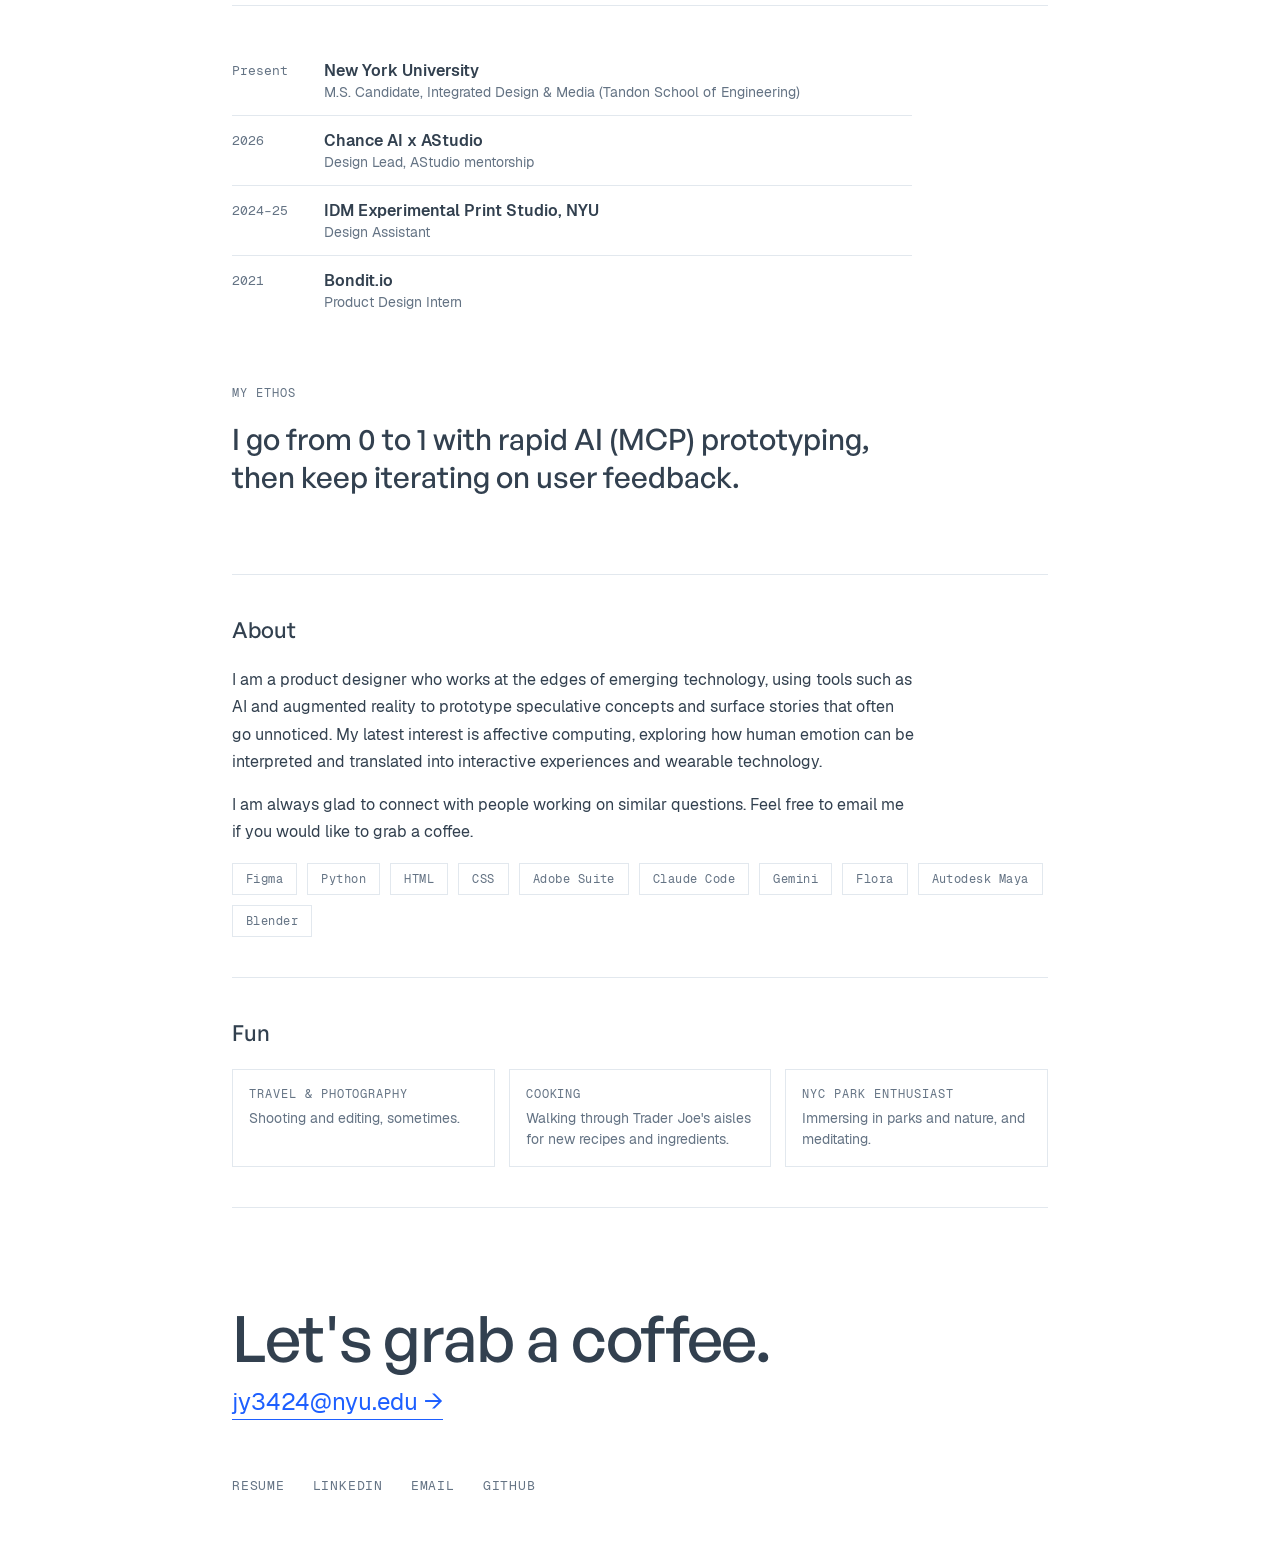
==== commit 41eabde1: "Home bar: while playing, its light spills past the bar across the page in dark mode, breathing with " ====
--- a/index.html
+++ b/index.html
@@ -152,6 +152,21 @@
   /* home page only: the case studies' light panels were designed for a white page, so they stay light (the music keeps playing) */
   body.listening:not(:has(#case-view.active)){ --bg:#0b0c10; --surface:#14161c; --text:#e6e9ee; --text-muted:#8b95a3; --border:#252a33; --accent:#7fa4ff; --accent-soft:#1a2340; }
   body.listening .label, body.listening .side-nav a, body.listening hr{ transition:color .9s ease, border-color .9s ease; }
+  /* while playing, the bar's light spills out past its edges and across the page, full width */
+  html{ overflow-x:clip; }
+  .lb-wrap{ position:relative; }
+  .lb-aura{ position:absolute; z-index:-1; top:50%; left:50%; width:100vw; height:min(560px, 70vh); transform:translate(-50%,-50%) scaleY(.35);
+    pointer-events:none; opacity:0; transition:opacity 1.6s ease, transform 1.8s cubic-bezier(.32,.72,0,1); }
+  .lb-aura i{ position:absolute; inset:0; filter:blur(48px) saturate(1.2);
+    background:
+      radial-gradient(28% 34% at var(--lbx1) 50%, color-mix(in srgb, var(--lb1) 80%, transparent), transparent 70%),
+      radial-gradient(30% 40% at var(--lbx2) 50%, color-mix(in srgb, var(--lb2) 80%, transparent), transparent 70%),
+      radial-gradient(28% 34% at var(--lbx3) 50%, color-mix(in srgb, var(--lb3) 80%, transparent), transparent 70%),
+      radial-gradient(60% 9% at 50% 50%, color-mix(in srgb, var(--lb2) 55%, transparent), transparent 100%);
+    animation:lbDrift 22s ease-in-out infinite alternate;
+    transform:scale(calc(1 + var(--amp, 0) * .12)); transition:transform .25s ease; }
+  body.listening:not(:has(#case-view.active)) .lb-aura{ opacity:calc(.75 + var(--amp, 0) * .25); transform:translate(-50%,-50%) scaleY(1); }
+  @media (prefers-reduced-motion: reduce){ .lb-aura i{ animation:none; } }
   /* the spectrum: bars spread across the whole strip, drawn translucent so the gradient shows through */
   .lb-viz{ position:absolute; left:0; top:0; width:100%; height:100%; z-index:0; pointer-events:none; opacity:0; transition:opacity .8s ease; }
   .live-bar.playing .lb-viz{ opacity:1; }
@@ -1672,6 +1687,8 @@
     </div>
     <!-- the bar motif from the branding site: its colors follow the time in New York, shift to a project when you
          hover its card, and open into a strip of links to every project when you hover or tap it -->
+    <div class="lb-wrap">
+      <div class="lb-aura" aria-hidden="true"><i></i></div>
     <div class="live-bar" id="liveBar" role="button" tabindex="0" aria-pressed="false" aria-label="Play an ambient soundtrack for this time of day in New York">
       <span class="lb-flow" aria-hidden="true"></span>
       <span class="lb-all" aria-hidden="true"></span>
@@ -1681,6 +1698,7 @@
       <span class="lb-ctrl" aria-hidden="true"><i class="lb-play"></i><span id="lbCtrlT">Play</span></span>
       <span class="lb-right" id="lbRight"></span>
       <span class="lb-prog" aria-hidden="true"><i id="lbProg"></i></span>
+    </div>
     </div>
   </section>
 
@@ -3552,7 +3570,7 @@
     function meter(){
       var buf = new Uint8Array(analyser.fftSize); analyser.getByteTimeDomainData(buf);
       var sum = 0; for(var i = 0; i < buf.length; i++){ var v = (buf[i] - 128) / 128; sum += v * v; }
-      var amp = Math.min(1, Math.sqrt(sum / buf.length) * 6).toFixed(3); bar.style.setProperty('--amp', amp);
+      var amp = Math.min(1, Math.sqrt(sum / buf.length) * 6).toFixed(3); bar.style.setProperty('--amp', amp); document.documentElement.style.setProperty('--amp', amp);
       drawViz();
       meterRaf = requestAnimationFrame(meter);
     }
@@ -3588,7 +3606,7 @@
       if(!ac) return;
       var t = ac.currentTime; master.gain.cancelScheduledValues(t); master.gain.setValueAtTime(master.gain.value, t); master.gain.exponentialRampToValueAtTime(.0001, t + 1.2);
       var old = voices; voices = []; setTimeout(function(){ old.forEach(function(v){ try{ v.o.stop(); v.lfo.stop(); }catch(e){} }); }, 1300);
-      clearTimeout(pluckTimer); cancelAnimationFrame(meterRaf); bar.style.setProperty('--amp', 0); levels = [];
+      clearTimeout(pluckTimer); cancelAnimationFrame(meterRaf); bar.style.setProperty('--amp', 0); document.documentElement.style.setProperty('--amp', 0); levels = [];
       playing = false; bar.classList.remove('playing'); bar.setAttribute('aria-pressed', 'false'); document.body.classList.remove('listening'); ctrlT.textContent = 'Play';
     }
     function toggle(){ playing ? stop() : play(); }
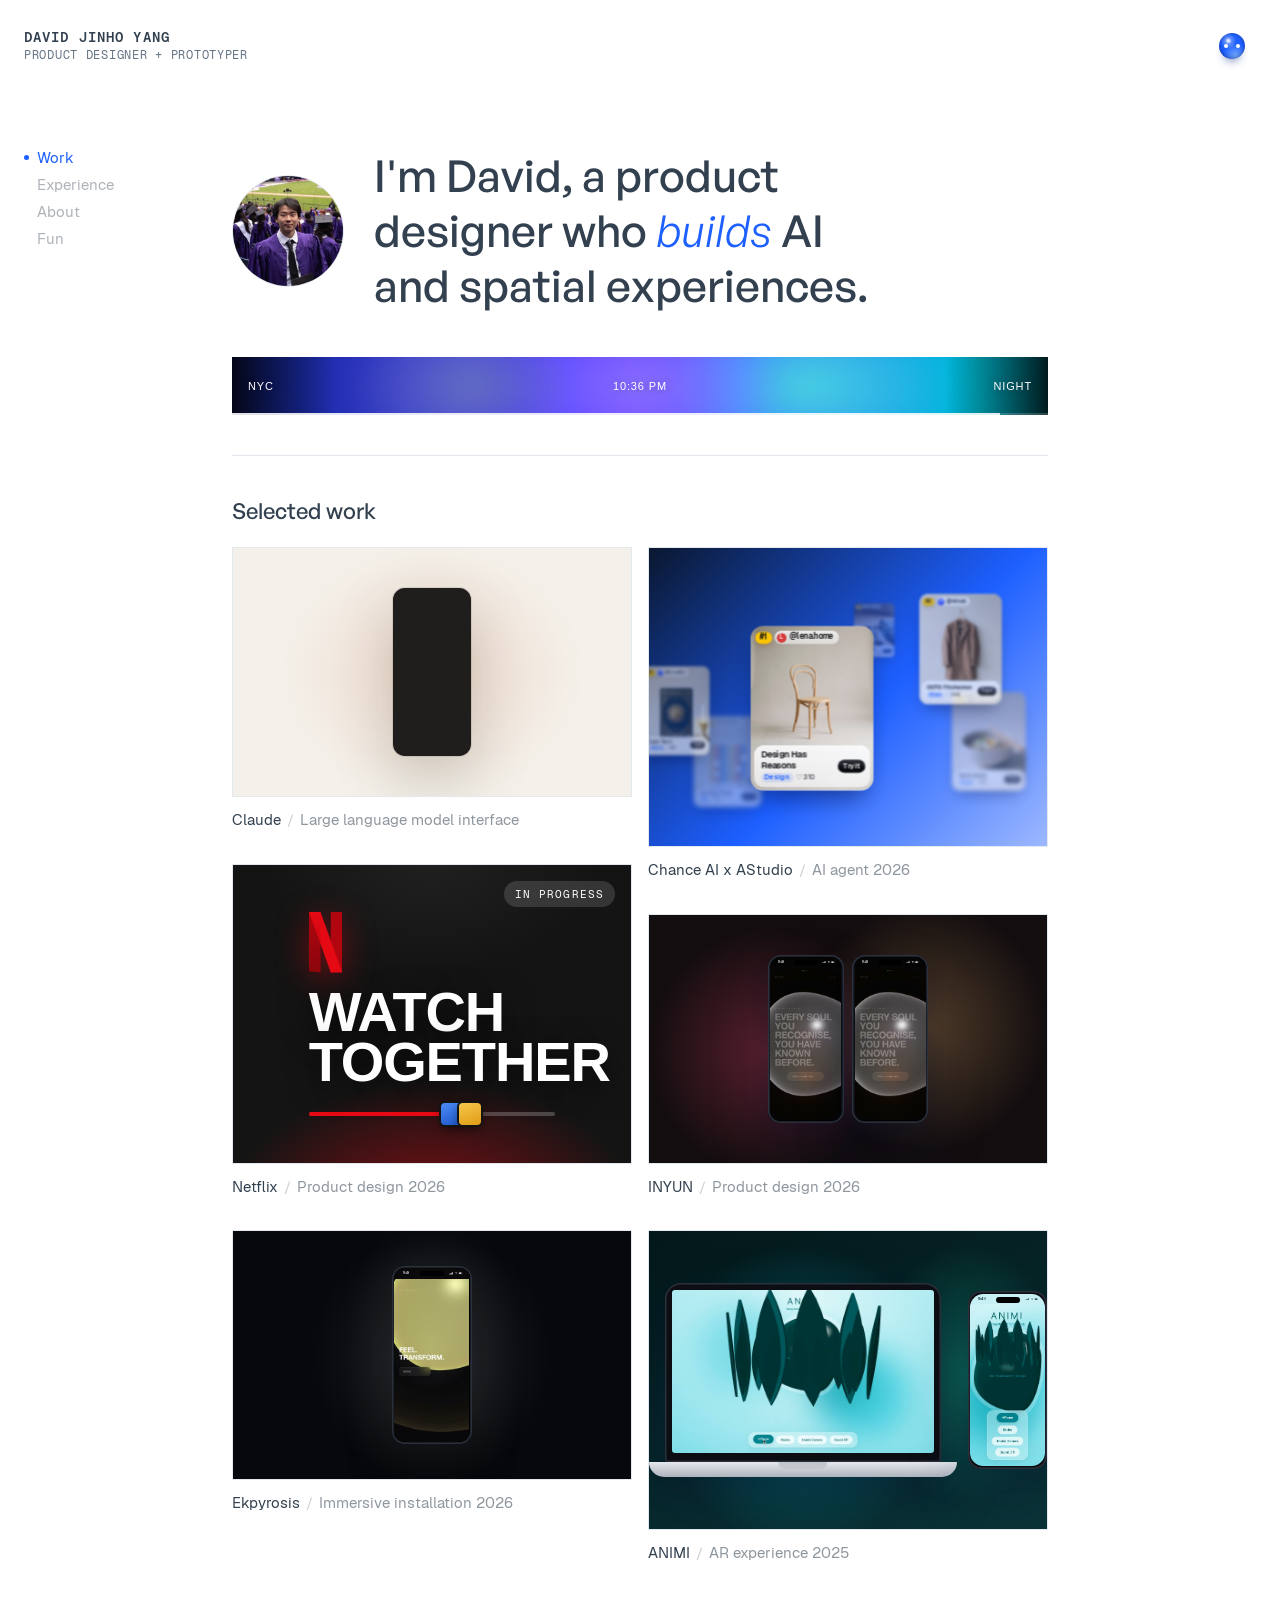
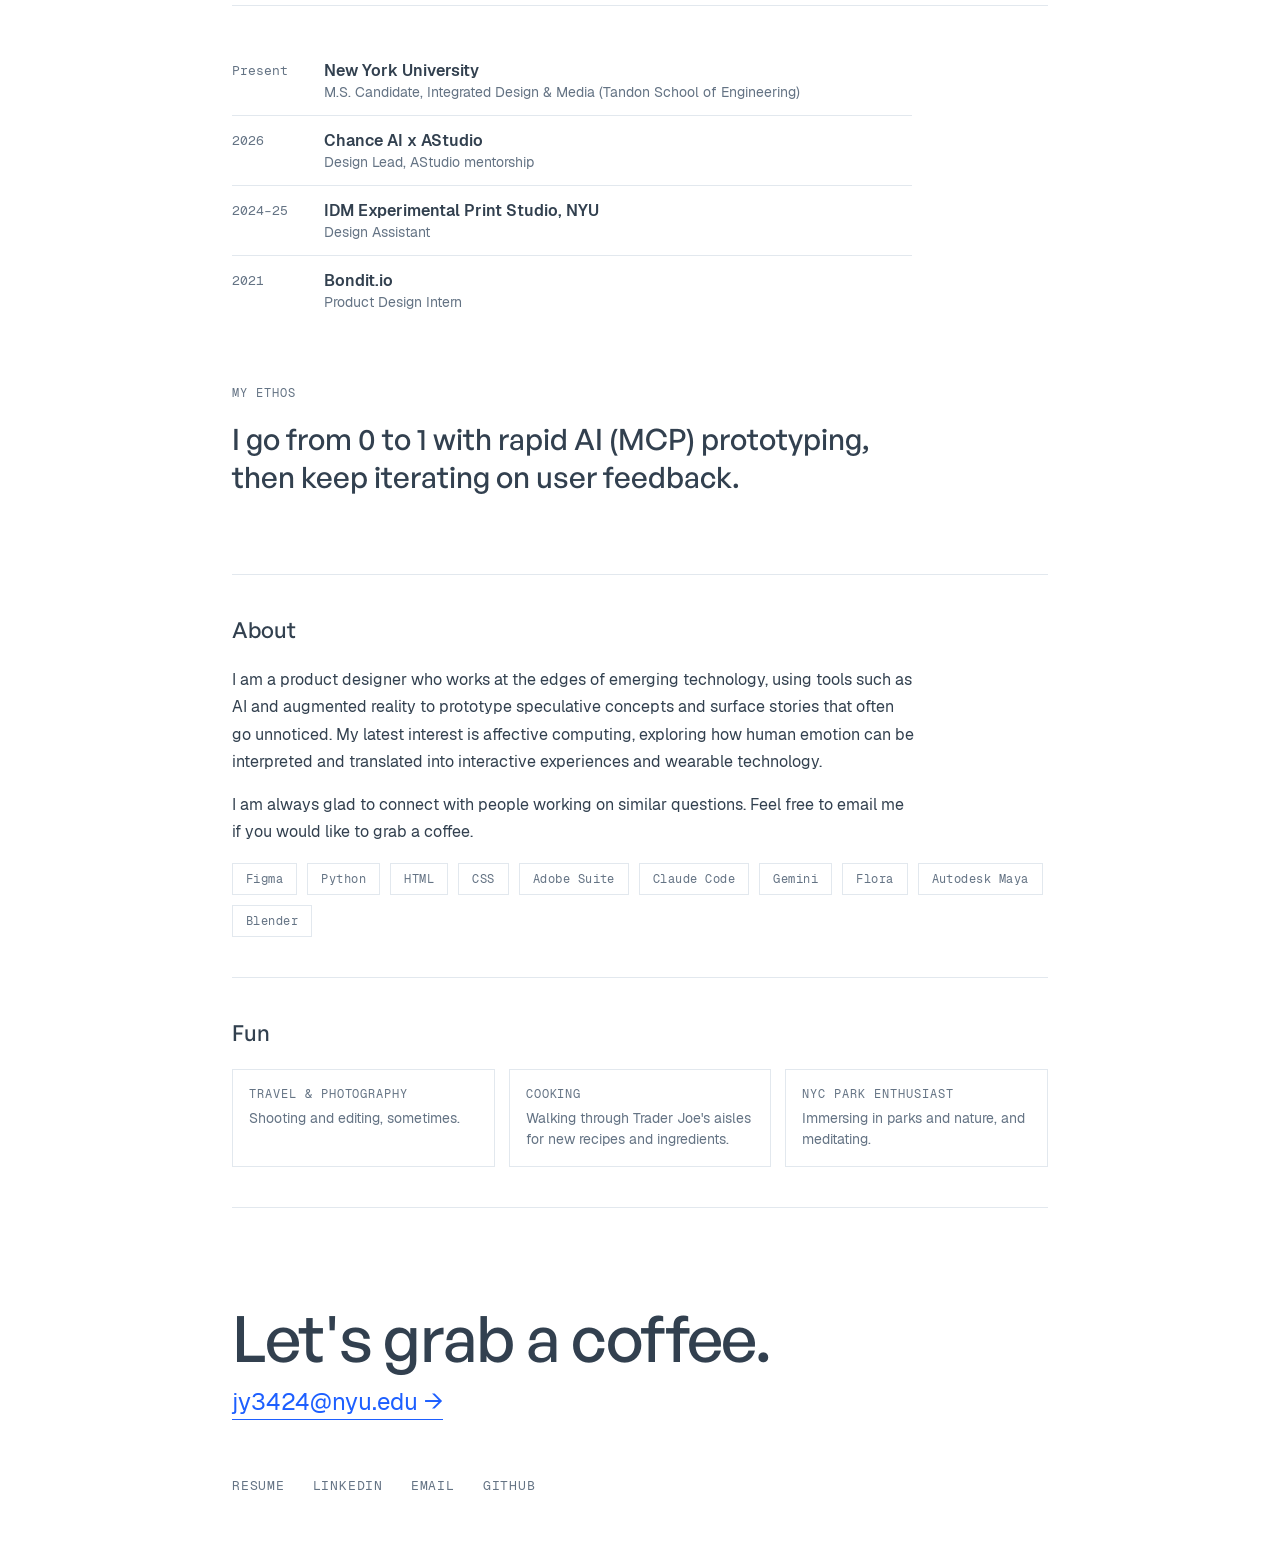
==== commit 0f66c134: "Light spill: lined up to the window edges so the page never scrolls sideways Co-Authored-By: Claude " ====
--- a/index.html
+++ b/index.html
@@ -153,9 +153,8 @@
   body.listening:not(:has(#case-view.active)){ --bg:#0b0c10; --surface:#14161c; --text:#e6e9ee; --text-muted:#8b95a3; --border:#252a33; --accent:#7fa4ff; --accent-soft:#1a2340; }
   body.listening .label, body.listening .side-nav a, body.listening hr{ transition:color .9s ease, border-color .9s ease; }
   /* while playing, the bar's light spills out past its edges and across the page, full width */
-  html{ overflow-x:clip; }
   .lb-wrap{ position:relative; }
-  .lb-aura{ position:absolute; z-index:-1; top:50%; left:50%; width:100vw; height:min(560px, 70vh); transform:translate(-50%,-50%) scaleY(.35);
+  .lb-aura{ position:absolute; z-index:-1; top:50%; left:var(--aura-l, 0px); width:var(--aura-w, 100%); height:min(560px, 70vh); overflow:hidden; transform:translateY(-50%) scaleY(.35);
     pointer-events:none; opacity:0; transition:opacity 1.6s ease, transform 1.8s cubic-bezier(.32,.72,0,1); }
   .lb-aura i{ position:absolute; inset:0; filter:blur(48px) saturate(1.2);
     background:
@@ -165,7 +164,7 @@
       radial-gradient(60% 9% at 50% 50%, color-mix(in srgb, var(--lb2) 55%, transparent), transparent 100%);
     animation:lbDrift 22s ease-in-out infinite alternate;
     transform:scale(calc(1 + var(--amp, 0) * .12)); transition:transform .25s ease; }
-  body.listening:not(:has(#case-view.active)) .lb-aura{ opacity:calc(.75 + var(--amp, 0) * .25); transform:translate(-50%,-50%) scaleY(1); }
+  body.listening:not(:has(#case-view.active)) .lb-aura{ opacity:calc(.75 + var(--amp, 0) * .25); transform:translateY(-50%) scaleY(1); }
   @media (prefers-reduced-motion: reduce){ .lb-aura i{ animation:none; } }
   /* the spectrum: bars spread across the whole strip, drawn translucent so the gradient shows through */
   .lb-viz{ position:absolute; left:0; top:0; width:100%; height:100%; z-index:0; pointer-events:none; opacity:0; transition:opacity .8s ease; }
@@ -3566,6 +3565,10 @@
       o.connect(g); g.connect(master); o.start(t); o.stop(t + 2.7);
       pluckTimer = setTimeout(pluck, 900 + Math.random() * 1800);
     }
+    // the light spill spans the window edge to edge, wherever the bar sits
+    var wrap = bar.parentNode;
+    function fitAura(){ var r = wrap.getBoundingClientRect(); wrap.style.setProperty('--aura-l', (-r.left) + 'px'); wrap.style.setProperty('--aura-w', document.documentElement.clientWidth + 'px'); }
+    fitAura(); window.addEventListener('resize', fitAura);
     var viz = document.getElementById('lbViz'), vctx = viz.getContext('2d'), levels = [];
     function meter(){
       var buf = new Uint8Array(analyser.fftSize); analyser.getByteTimeDomainData(buf);
@@ -3599,7 +3602,7 @@
       var AC = window.AudioContext || window.webkitAudioContext; if(!AC) return;
       if(!ac){ ac = new AC(); master = ac.createGain(); analyser = ac.createAnalyser(); analyser.fftSize = 4096; analyser.smoothingTimeConstant = .82; master.connect(analyser); analyser.connect(ac.destination); }
       ac.resume(); master.gain.cancelScheduledValues(ac.currentTime); master.gain.setValueAtTime(.0001, ac.currentTime); master.gain.exponentialRampToValueAtTime(.35, ac.currentTime + 1.5);
-      startPad(); pluckTimer = setTimeout(pluck, 1500); meter();
+      fitAura(); startPad(); pluckTimer = setTimeout(pluck, 1500); meter();
       playing = true; bar.classList.add('playing'); bar.setAttribute('aria-pressed', 'true'); document.body.classList.add('listening'); ctrlT.textContent = 'Pause';
     }
     function stop(){
